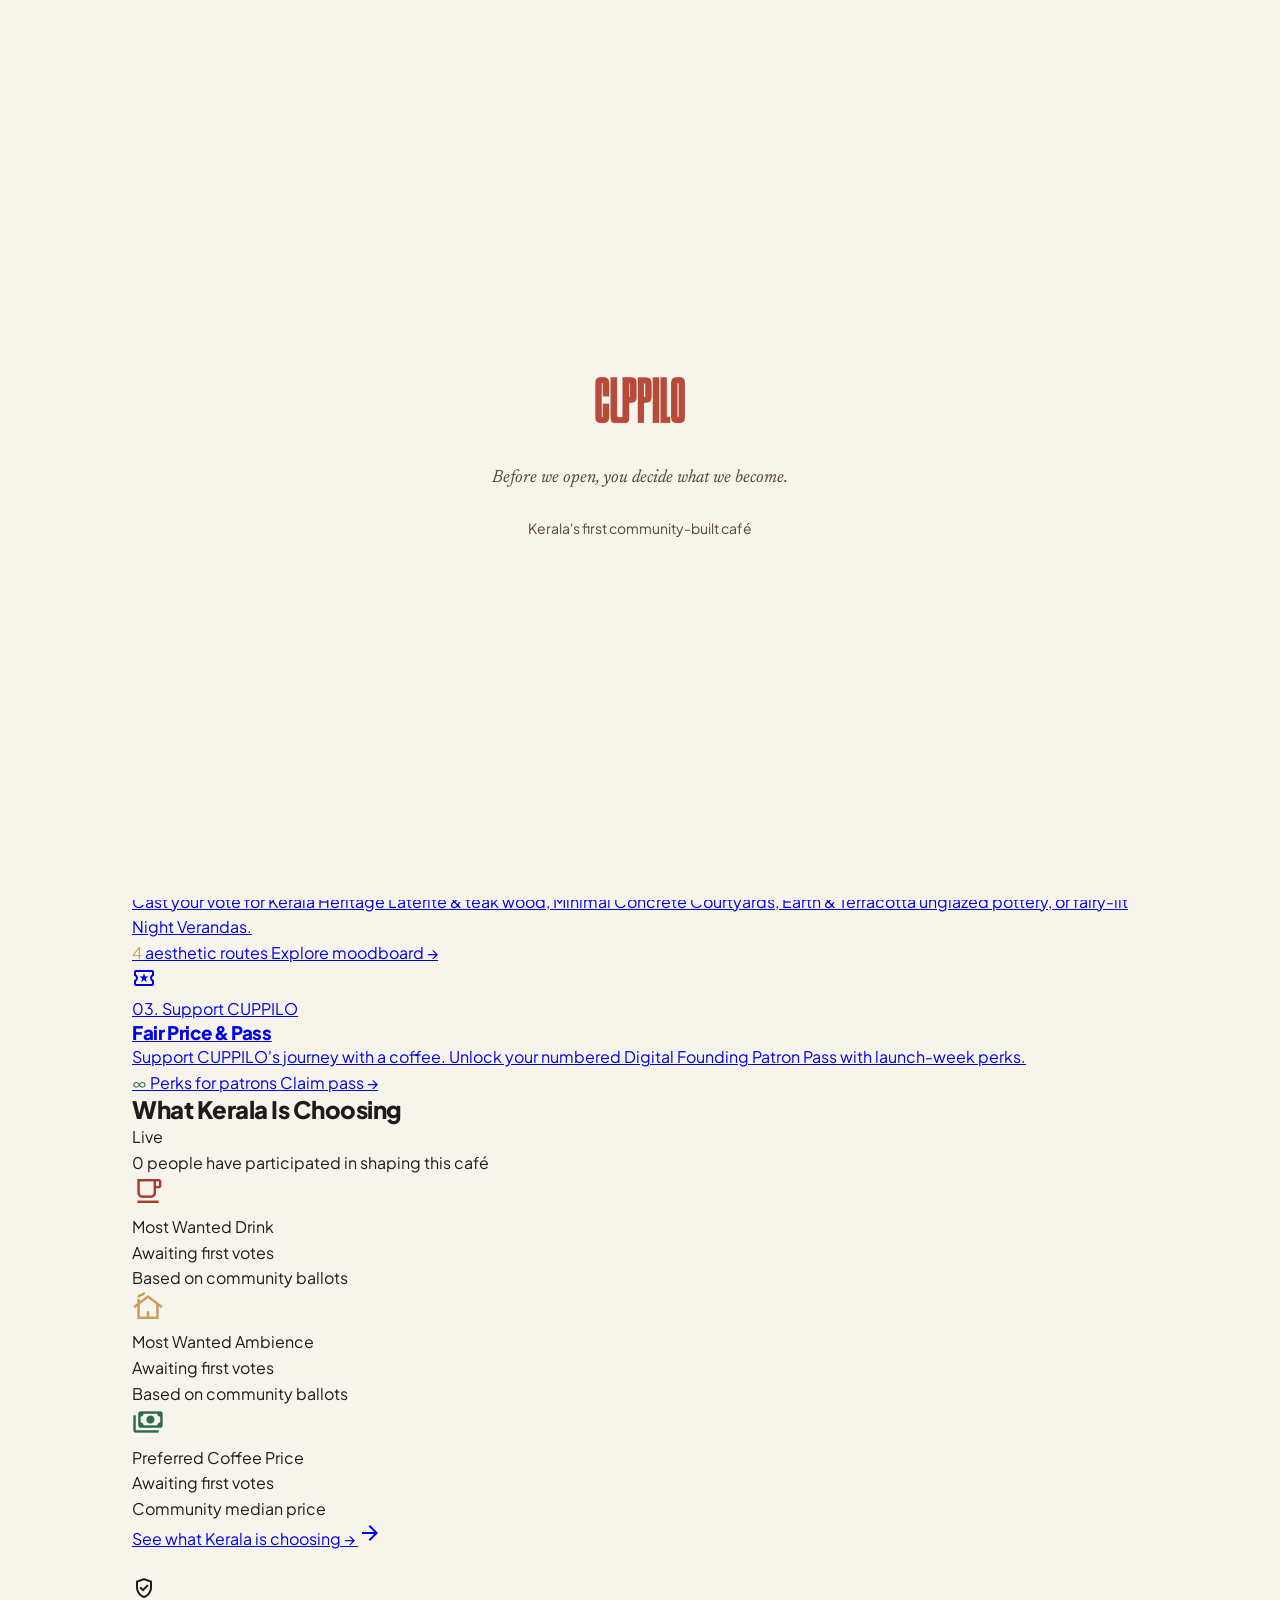
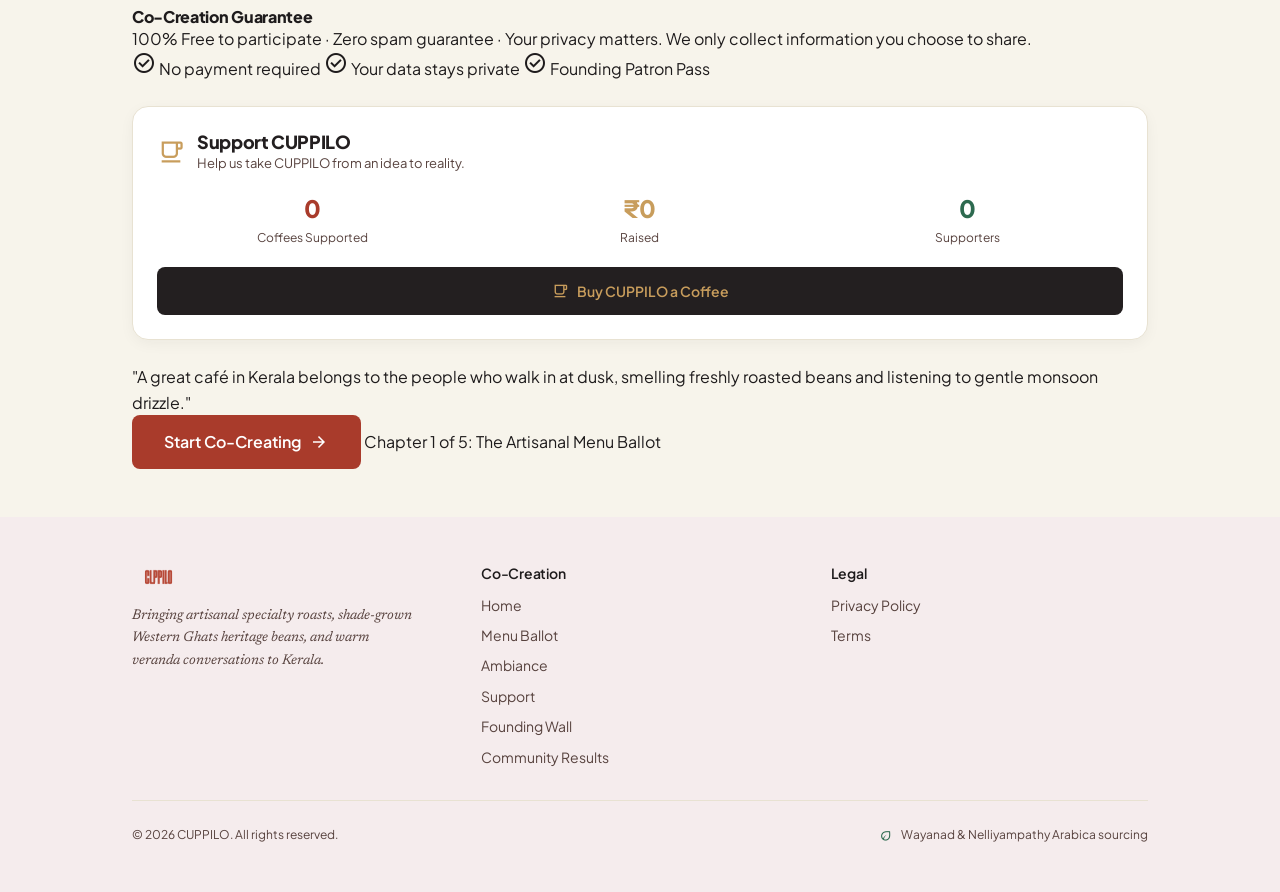
==== index.html @ 3ebe7fe4 "refactor: unify page flow, consistent navigation across all pages - Renamed pricing.html → support.h" ====
<!DOCTYPE html>
<html lang="en" data-theme="light" data-lang="en">
<head>
  <meta charset="utf-8"/>
  <meta name="viewport" content="width=device-width, initial-scale=1.0"/>
  <title>CUPPILO — Kerala's First Community-Built Café | Co-Create With Us</title>
  <meta name="description" content="Help shape Kerala's first community-built artisanal café. Vote on the menu, choose the vibe, name fair prices. 100% free, no login required."/>
  <meta name="keywords" content="CUPPILO, Kerala café, community café, co-creation, specialty coffee, artisanal café, filter coffee, Malabar coffee"/>
  <meta name="author" content="CUPPILO"/>
  <meta name="robots" content="index, follow"/>
  <link rel="canonical" href="https://cuppilo.in/index.html"/>

  <!-- Favicon -->
  <link rel="icon" type="image/svg+xml" href="img/favicon.svg"/>
  <link rel="apple-touch-icon" href="img/favicon.svg"/>
  <meta name="theme-color" content="#A93B2B"/>

  <!-- Open Graph -->
  <meta property="og:type" content="website"/>
  <meta property="og:url" content="https://cuppilo.in/index.html"/>
  <meta property="og:title" content="CUPPILO — Kerala's First Community-Built Café"/>
  <meta property="og:description" content="Help shape Kerala's first community-built artisanal café. Vote on the menu, choose the vibe, name fair prices."/>
  <meta property="og:image" content="https://cuppilo.in/img/logo-en-light.png"/>
  <meta property="og:site_name" content="CUPPILO"/>
  <meta property="og:locale" content="en_IN"/>

  <!-- Twitter Card -->
  <meta name="twitter:card" content="summary_large_image"/>
  <meta name="twitter:title" content="CUPPILO — Kerala's First Community-Built Café"/>
  <meta name="twitter:description" content="Help shape Kerala's first community-built artisanal café. Vote on the menu, choose the vibe, name fair prices."/>
  <meta name="twitter:image" content="https://cuppilo.in/img/logo-en-light.png"/>

  <!-- JSON-LD Structured Data -->
  <script type="application/ld+json">
  {
    "@context": "https://schema.org",
    "@type": "CafeOrCoffeeShop",
    "name": "CUPPILO",
    "alternateName": "കപ്പിലോ",
    "description": "Kerala's first community-built artisanal café — co-created by the people of Kerala.",
    "url": "https://cuppilo.in",
    "logo": "https://cuppilo.in/img/logo-en-light.png",
    "servesCuisine": ["Kerala", "South Indian", "Specialty Coffee"],
    "priceRange": "₹20-₹150",
    "address": {
      "@type": "PostalAddress",
      "addressRegion": "Kerala",
      "addressCountry": "IN"
    },
    "sameAs": [],
    "potentialAction": {
      "@type": "ReserveAction",
      "target": {
        "@type": "EntryPoint",
        "urlTemplate": "https://cuppilo.in/menu-ballot.html"
      }
    }
  }
  </script>

  <!-- Fonts -->
  <link rel="preconnect" href="https://fonts.googleapis.com"/>
  <link rel="preconnect" href="https://fonts.gstatic.com" crossorigin/>
  <link href="https://fonts.googleapis.com/css2?family=Newsreader:ital,opsz,wght@0,6..72,400..600;1,6..72,400&family=Plus+Jakarta+Sans:wght@400;500;600;700;800&display=swap" rel="stylesheet"/>
  <link href="https://fonts.googleapis.com/css2?family=Material+Symbols+Outlined:opsz,wght,FILL,GRAD@20..48,100..700,0..1,-50..200" rel="stylesheet"/>
  <link rel="stylesheet" href="css/styles.css"/>
</head>

<body>

  <!-- SPLASH SCREEN -->
  <div class="splash-screen" id="splash-screen">
    <img src="img/logo-en-light.png" alt="CUPPILO" class="splash-logo">
    <div class="splash-text" data-en="Before we open, you decide what we become." data-ml="തുറക്കുന്നതിന് മുമ്പ്, നിങ്ങൾ തീരുമാനിക്കും ഞങ്ങൾ എന്തായി മാറുമെന്ന്.">Before we open, you decide what we become.</div>
    <div class="splash-sub" data-en="Kerala's first community-built café" data-ml="കേരളത്തിലെ ആദ്യത്തെ കമ്മ്യൂണിറ്റി നിർമ്മിച്ച കഫേ">Kerala's first community-built café</div>
  </div>

  <!-- NAME CARD OVERLAY -->
  <div class="name-card-overlay" id="name-card-overlay">
    <div class="name-card">
      <h2 data-en="Welcome to CUPPILO" data-ml="കപ്പിലോയിലേക്ക് സ്വാഗതം">Welcome to CUPPILO</h2>
      <p data-en="What should we call you?" data-ml="നിങ്ങളെ എന്താണ് വിളിക്കേണ്ടത്?">What should we call you?</p>
      <input type="text" id="name-card-input" class="input" placeholder="Your name" maxlength="30" onkeydown="if(event.key==='Enter')submitName()">
      <button class="btn btn-primary" onclick="submitName()" data-en="Start Co-Creating" data-ml="സഹ-നിർമ്മാണം ആരംഭിക്കുക">Start Co-Creating</button>
    </div>
  </div>

  <!-- NAVBAR -->
  <nav class="navbar" id="navbar"></nav>

  <main style="padding-top:5rem;padding-bottom:3rem">

    <div style="position:relative;width:100%;overflow:hidden">
      <div style="position:absolute;top:0;left:50%;transform:translateX(-50%);width:920px;height:480px;background:rgba(169,59,43,.04);border-radius:9999px;filter:blur(60px);pointer-events:none;z-index:-1"></div>

      <div class="container">

        <!-- HERO SECTION -->
        <section class="hero-section">
          <div style="display:flex;flex-wrap:wrap;align-items:center;justify-content:space-between;gap:.75rem;margin-bottom:1.5rem">
            <div class="hero-badge">
              <span class="dot"></span>
              <span data-en="0 co-creators joined" data-ml="0 കോ-ക്രിയേറ്റർമാർ ചേർന്നു" id="hero-co-count">0 co-creators joined</span>
            </div>
            <div style="display:inline-flex;align-items:center;gap:.375rem;background:var(--surface-h);padding:.375rem .75rem;border-radius:9999px;font-size:.8125rem;color:var(--on-sv)">
              <span class="material-symbols-outlined" style="font-size:16px;color:var(--primary)">explore</span>
              <span data-en="Phase 0 · Pre-Opening Studio" data-ml="ഘട്ടം 0 · പ്രീ-ഓപ്പണിംഗ് സ്റ്റുഡിയോ">Phase 0 · Pre-Opening Studio</span>
            </div>
          </div>

          <div class="hero-grid">
            <div style="display:flex;flex-direction:column;gap:1.25rem">
              <div class="malayalam-tag">
                <span class="ml" data-en="കപ്പിലോ?" data-ml="കപ്പിലോ?">കപ്പിലോ?</span>
                <span class="en" data-en="In the cup, of course." data-ml="കപ്പിൽ, തീർച്ചയായും.">In the cup, of course.</span>
              </div>

              <h1 class="hero-title">
                <span data-en="Help Us Build Your Dream " data-ml="നിങ്ങളുടെ സ്വപ്ന കഫേ നിർമ്മിക്കാൻ ഞങ്ങളെ സഹായിക്കൂ ">Help Us Build Your Dream </span>
                <span data-en="Café" data-ml="കഫേ">Café</span>
                <span data-en=" Before We Open." data-ml=" തുറക്കുന്നതിന് മുമ്പ്."> Before We Open.</span>
              </h1>

              <p class="hero-subtitle" data-en="We are ditching boardroom guesswork. Tell us what signature brews, reimagined bites, and late-night ambiance Kerala is actually missing — and we will build it with you before doors open." data-ml="ബോർഡ്‌റൂം ഊഹാപോഹങ്ങൾ ഉപേക്ഷിക്കുന്നു. കേരളത്തിൽ യഥാർത്ഥത്തിൽ എന്താണ് വേണ്ടതെന്ന് ഞങ്ങളെ അറിയിക്കൂ — നിങ്ങളോടൊപ്പം നിർമ്മിക്കും.">
                We are ditching boardroom guesswork. Tell us what signature brews, reimagined bites, and late-night ambiance Kerala is actually missing — and we will build it with you before doors open.
              </p>

              <div class="hero-cta-row">
                <a href="menu-ballot.html" class="btn btn-primary" style="font-size:1rem;padding:.875rem 2rem">
                  <span data-en="Start Co-Creation" data-ml="സഹ-നിർമ്മാണം ആരംഭിക്കുക">Start Co-Creation</span>
                  <span class="material-symbols-outlined" style="font-size:20px">arrow_forward</span>
                </a>
                <div class="cta-badge">
                  <span class="material-symbols-outlined">bolt</span>
                  <span data-en="100% free · No login required to vote" data-ml="100% സൗജന്യം · വോട്ട് ചെയ്യാൻ ലോഗിൻ ആവശ്യമില്ല">100% free · No login required to vote</span>
                </div>
              </div>
            </div>

            <div class="hero-card">
              <div class="hero-card-body">
                <h4 data-en="Why Co-Creation?" data-ml="എന്തുകൊണ്ട് സഹ-നിർമ്മാണം?">Why Co-Creation?</h4>
                <p data-en="Every card you tap directly shapes our interior seating, milk chemistry, and late-night operating hours. You make the call." data-ml="നിങ്ങൾ ടാപ്പ് ചെയ്യുന്ന ഓരോ കാർഡും ഞങ്ങളുടെ ഇന്റീരിയർ സീറ്റിംഗ്, പാൽ രസതന്ത്രം, രാത്രി പ്രവർത്തന സമയം എന്നിവ നേരിട്ട് രൂപപ്പെടുത്തുന്നു. നിങ്ങൾ വിളിക്കുക.">
                  Every card you tap directly shapes our interior seating, milk chemistry, and late-night operating hours. You make the call.
                </p>
              </div>
              <div class="hero-card-stat">
                <div>
                  <span class="label" data-en="Leading Brew" data-ml="നേതൃത്വം നൽകുന്ന ബ്രൂ">Leading Brew</span><br/>
                  <span class="value" data-en="No votes yet" data-ml="വോട്ടുകൾ ഇല്ല">No votes yet</span>
                </div>
                <span class="pct">0%</span>
              </div>
            </div>
          </div>
        </section>

        <!-- 3-PILLAR BENTO GRID -->
        <section class="pillar-section">
          <div class="pillar-header">
            <div class="pillar-header-left">
              <span class="bar"></span>
              <h2 data-en="What You Will Decide Today" data-ml="ഇന്ന് നിങ്ങൾ തീരുമാനിക്കുന്നത്">What You Will Decide Today</h2>
            </div>
            <span class="count" data-en="3 quick chapters" data-ml="3 വേഗത്തിലുള്ള അധ്യായങ്ങൾ">3 quick chapters</span>
          </div>

          <div class="pillar-grid">
            <a href="menu-ballot.html" class="pillar-card pc1">
              <div>
                <div class="pillar-card-icon">
                  <span class="material-symbols-outlined">restaurant_menu</span>
                </div>
                <div class="pillar-card-step" data-en="01. Culinary Direction" data-ml="01. പാകശാല ദിശ">01. Culinary Direction</div>
                <h3 data-en="Curate The Menu" data-ml="മെനു ക്രമീകരിക്കുക">Curate The Menu</h3>
                <p data-en="Vote for signature brews and reimagined Malabar snacks: Tender Coconut Cold Brew, authentic Malabar Kozhi roast sliders, or heritage Karupatti Chaya." data-ml="സിഗ്നേച്ചർ ബ്രൂകളും പുനർരൂപപ്പെടുത്തിയ മലബാർ സ്നാക്കുകളും വോട്ട് ചെയ്യുക: എളനീർ കോൾഡ് ബ്രൂ, യഥാർത്ഥ മലബാർ കോഴി റോസ്റ്റ് സ്ലൈഡറുകൾ, അല്ലെങ്കിൽ പൈതൃക കരുപ്പട്ടി ചായ.">
                  Vote for signature brews and reimagined Malabar snacks: Tender Coconut Cold Brew, authentic Malabar Kozhi roast sliders, or heritage Karupatti Chaya.
                </p>
              </div>
              <div class="pillar-card-footer">
                <span><span class="bold" style="color:var(--primary)">12</span> <span data-en="items on ballot" data-ml="ബാലറ്റിൽ ഇനങ്ങൾ">items on ballot</span></span>
                <span class="action" data-en="Tap to vote →" data-ml="വോട്ട് ചെയ്യാൻ ടാപ്പ് ചെയ്യുക →">Tap to vote →</span>
              </div>
            </a>

            <a href="ambiance.html" class="pillar-card pc2">
              <div>
                <div class="pillar-card-icon">
                  <span class="material-symbols-outlined">cottage</span>
                </div>
                <div class="pillar-card-step" data-en="02. Architecture & Tone" data-ml="02. വാസ്തുവിദ്യയും ടോണും">02. Architecture & Tone</div>
                <h3 data-en="Choose The Vibe" data-ml="വൈബ് തിരഞ്ഞെടുക്കുക">Choose The Vibe</h3>
                <p data-en="Cast your vote for Kerala Heritage Laterite & teak wood, Minimal Concrete Courtyards, Earth & Terracotta unglazed pottery, or fairy-lit Night Verandas." data-ml="കേരള പൈതൃക ലാറ്ററൈറ്റ് & തേക്ക് മരം, മിനിമൽ കോൺക്രീറ്റ് കോർട്ട്‌യാർഡുകൾ, എർത്ത് & ടെറാക്കോട്ട അൺഗ്ലേസ്ഡ് പോട്ടറി, അല്ലെങ്കിൽ ഫെയറി-ലിറ്റ് നൈറ്റ് വരാന്തകൾ എന്നിവയ്ക്ക് വോട്ട് ചെയ്യുക.">
                  Cast your vote for Kerala Heritage Laterite & teak wood, Minimal Concrete Courtyards, Earth & Terracotta unglazed pottery, or fairy-lit Night Verandas.
                </p>
              </div>
              <div class="pillar-card-footer">
                <span><span class="bold" style="color:var(--brass)">4</span> <span data-en="aesthetic routes" data-ml="എസ്തറ്റിക് റൂട്ടുകൾ">aesthetic routes</span></span>
                <span class="action" data-en="Explore moodboard →" data-ml="മൂഡ്‌ബോർഡ് എക്സ്പ്ലോർ ചെയ്യുക →">Explore moodboard →</span>
              </div>
            </a>

            <a href="support.html" class="pillar-card pc3">
              <div>
                <div class="pillar-card-icon">
                  <span class="material-symbols-outlined">local_activity</span>
                </div>
                <div class="pillar-card-step" data-en="03. Support CUPPILO" data-ml="03. CUPPILO-യെ പിന്തുണയ്ക്കുക">03. Support CUPPILO</div>
                <h3 data-en="Fair Price & Pass" data-ml="ന്യായമായ വില & പാസ്">Fair Price & Pass</h3>
                <p data-en="Support CUPPILO's journey with a coffee. Unlock your numbered Digital Founding Patron Pass with launch-week perks." data-ml="ഒരു കാപ്പിയിലൂടെ CUPPILO-യുടെ യാത്രയെ പിന്തുണയ്ക്കുക. ലോഞ്ച്-വീക്ക് പ്രത്യേകതകളോടെ നിങ്ങളുടെ നമ്പർ ചെയ്ത ഡിജിറ്റൽ സ്ഥാപക പാട്രൺ പാസ് അൺലോക്ക് ചെയ്യുക.">
                  Support CUPPILO's journey with a coffee. Unlock your numbered Digital Founding Patron Pass with launch-week perks.
                </p>
              </div>
              <div class="pillar-card-footer">
                <span><span class="bold" style="color:var(--success)">∞</span> <span data-en="Perks for patrons" data-ml="പാട്രണ്ണുകൾക്ക് പ്രത്യേകതകൾ">Perks for patrons</span></span>
                <span class="action" data-en="Claim pass →" data-ml="പാസ് ക്ലെയിം ചെയ്യുക →">Claim pass →</span>
              </div>
            </a>
          </div>
        </section>

        <!-- COMMUNITY RESULTS -->
        <section class="results-section">
          <div class="results-header">
            <div class="results-header-left">
              <span class="bar"></span>
              <h2 data-en="What Kerala Is Choosing" data-ml="കേരളം തിരഞ്ഞെടുക്കുന്നത് എന്ത്">What Kerala Is Choosing</h2>
            </div>
            <span class="live-pill"><span class="dot"></span> <span data-en="Live" data-ml="ലൈവ്">Live</span></span>
          </div>

          <div class="results-count-row">
            <span class="results-count" id="results-count">0</span>
            <span class="results-count-label" data-en="people have participated in shaping this café" data-ml="ഈ കഫേ രൂപപ്പെടുത്താൻ പങ്കെടുത്തവർ">people have participated in shaping this café</span>
          </div>

          <div class="results-grid">
            <div class="results-card">
              <div class="results-card-icon">
                <span class="material-symbols-outlined" style="font-size:2rem;color:var(--primary)">local_cafe</span>
              </div>
              <div class="results-card-label" data-en="Most Wanted Drink" data-ml="ഏറ്റവും ആഗ്രഹിക്കുന്ന പാനീയം">Most Wanted Drink</div>
              <div class="results-card-value" id="top-drink" data-en="Awaiting first votes" data-ml="ആദ്യ വോട്ടുകൾക്കായി കാത്തിരിക്കുന്നു">Awaiting first votes</div>
              <div class="results-card-sub" data-en="Based on community ballots" data-ml="കമ്മ്യൂണിറ്റി ബാലറ്റുകളുടെ അടിസ്ഥാനത്തിൽ">Based on community ballots</div>
            </div>
            <div class="results-card">
              <div class="results-card-icon">
                <span class="material-symbols-outlined" style="font-size:2rem;color:var(--brass)">cottage</span>
              </div>
              <div class="results-card-label" data-en="Most Wanted Ambience" data-ml="ഏറ്റവും ആഗ്രഹിക്കുന്ന അന്തരീക്ഷം">Most Wanted Ambience</div>
              <div class="results-card-value" id="top-vibe" data-en="Awaiting first votes" data-ml="ആദ്യ വോട്ടുകൾക്കായി കാത്തിരിക്കുന്നു">Awaiting first votes</div>
              <div class="results-card-sub" data-en="Based on community ballots" data-ml="കമ്മ്യൂണിറ്റി ബാലറ്റുകളുടെ അടിസ്ഥാനത്തിൽ">Based on community ballots</div>
            </div>
            <div class="results-card">
              <div class="results-card-icon">
                <span class="material-symbols-outlined" style="font-size:2rem;color:var(--success)">payments</span>
              </div>
              <div class="results-card-label" data-en="Preferred Coffee Price" data-ml="ഇഷ്ടപ്പെട്ട കാപ്പി വില">Preferred Coffee Price</div>
              <div class="results-card-value" id="avg-price" data-en="Awaiting first votes" data-ml="ആദ്യ വോട്ടുകൾക്കായി കാത്തിരിക്കുന്നു">Awaiting first votes</div>
              <div class="results-card-sub" data-en="Community median price" data-ml="കമ്മ്യൂണിറ്റി മീഡിയൻ വില">Community median price</div>
            </div>
          </div>

          <div class="results-footer">
            <a href="community-results.html">
              <span data-en="See what Kerala is choosing →" data-ml="കേരളം തിരഞ്ഞെടുക്കുന്നത് കാണുക →">See what Kerala is choosing →</span>
              <span class="material-symbols-outlined">arrow_forward</span>
            </a>
          </div>
        </section>

        <!-- CO-CREATION GUARANTEE -->
        <section class="guarantee-section" style="margin-top:1.5rem">
          <div class="guarantee-left">
            <div class="guarantee-icon">
              <span class="material-symbols-outlined">verified_user</span>
            </div>
            <div class="guarantee-text">
              <h4 data-en="Co-Creation Guarantee" data-ml="സഹ-നിർമ്മാണ ഗ്യാരന്റി">Co-Creation Guarantee</h4>
              <p data-en="100% Free to participate · Zero spam guarantee · Your privacy matters. We only collect information you choose to share." data-ml="പങ്കെടുക്കാൻ 100% സൗജന്യം · സ്പാം ഇല്ലാത്ത ഗ്യാരന്റി · നിങ്ങളുടെ സ്വകാര്യത പ്രധാനമാണ്. നിങ്ങൾ പങ്കിടാൻ തിരഞ്ഞെടുക്കുന്ന വിവരങ്ങൾ മാത്രമേ ഞങ്ങൾ ശേഖരിക്കൂ.">100% Free to participate · Zero spam guarantee · Your privacy matters. We only collect information you choose to share.</p>
            </div>
          </div>
          <div class="guarantee-chips">
            <span class="guarantee-chip">
              <span class="material-symbols-outlined">check_circle</span>
              <span data-en="No payment required" data-ml="പേയ്‌മെന്റ് ആവശ്യമില്ല">No payment required</span>
            </span>
            <span class="guarantee-chip">
              <span class="material-symbols-outlined">check_circle</span>
              <span data-en="Your data stays private" data-ml="നിങ്ങളുടെ ഡാറ്റ സ്വകാര്യമായി തുടരും">Your data stays private</span>
            </span>
            <span class="guarantee-chip">
              <span class="material-symbols-outlined">check_circle</span>
              <span data-en="Founding Patron Pass" data-ml="സ്ഥാപക പാട്രൺ പാസ്">Founding Patron Pass</span>
            </span>
          </div>
        </section>

        <!-- SUPPORT CUPPILO -->
        <section style="margin-top:1.5rem;background:var(--bg-card);border:1px solid var(--muted);border-radius:1rem;padding:1.5rem;box-shadow:var(--shadow)">
          <div style="display:flex;align-items:center;gap:.75rem;margin-bottom:1rem">
            <span class="material-symbols-outlined" style="font-size:28px;color:var(--brass)">local_cafe</span>
            <div>
              <h3 style="font-size:1.125rem;font-weight:800;color:var(--charcoal)" data-en="Support CUPPILO" data-ml="കപ്പിലോയെ പിന്തുണയ്ക്കുക">Support CUPPILO</h3>
              <p style="font-size:.8125rem;color:var(--on-sv)" data-en="Help us take CUPPILO from an idea to reality." data-ml="ഒരു ആശയത്തിൽ നിന്ന് യാഥാർത്ഥ്യമാക്കാൻ സഹായിക്കുക.">Help us take CUPPILO from an idea to reality.</p>
            </div>
          </div>
          <div style="display:grid;grid-template-columns:repeat(auto-fit,minmax(120px,1fr));gap:1rem;margin-bottom:1.25rem">
            <div style="text-align:center">
              <div style="font-size:1.5rem;font-weight:800;color:var(--primary)" id="coffee-count">0</div>
              <div style="font-size:.75rem;color:var(--on-sv)" data-en="Coffees Supported" data-ml="കാപ്പികൾ പിന്തുണച്ചു">Coffees Supported</div>
            </div>
            <div style="text-align:center">
              <div style="font-size:1.5rem;font-weight:800;color:var(--brass)" id="raised-amount">₹0</div>
              <div style="font-size:.75rem;color:var(--on-sv)" data-en="Raised" data-ml="ശേഖരിച്ചു">Raised</div>
            </div>
            <div style="text-align:center">
              <div style="font-size:1.5rem;font-weight:800;color:var(--success)" id="supporter-count">0</div>
              <div style="font-size:.75rem;color:var(--on-sv)" data-en="Supporters" data-ml="പിന്തുണയ്ക്കുന്നവർ">Supporters</div>
            </div>
          </div>
          <div id="recent-supporters-list" style="margin-bottom:1rem"></div>
          <a href="https://buymeacoffee.com/cuppilo" target="_blank" rel="noopener" class="btn btn-brass btn-block" style="text-decoration:none">
            <span class="material-symbols-outlined" style="font-size:18px">local_cafe</span>
            <span data-en="Buy CUPPILO a Coffee" data-ml="കപ്പിലോയ്ക്ക് ഒരു കാപ്പി വാങ്ങുക">Buy CUPPILO a Coffee</span>
          </a>
        </section>

        <!-- BOTTOM CTA -->
        <section class="bottom-cta" style="margin-top:1.5rem">
          <blockquote data-en="&quot;A great café in Kerala belongs to the people who walk in at dusk, smelling freshly roasted beans and listening to gentle monsoon drizzle.&quot;" data-ml="&quot;കേരളത്തിലെ ഒരു മികച്ച കഫേ സന്ധ്യയ്ക്ക് കയറിവരുന്ന, പുതുതായി വറുത്ത ബീൻസുകളുടെ മണം നുകർന്ന്, മൃദുവായ മൺസൂൺ ചാറ്റൽ കേൾക്കുന്ന ആളുകൾക്ക് ഉടമസ്ഥരാണ്.&quot;">"A great café in Kerala belongs to the people who walk in at dusk, smelling freshly roasted beans and listening to gentle monsoon drizzle."</blockquote>
          <a href="menu-ballot.html" class="btn btn-primary" style="font-size:1rem;padding:.875rem 2rem">
            <span data-en="Start Co-Creating" data-ml="സഹ-നിർമ്മാണം ആരംഭിക്കുക">Start Co-Creating</span>
            <span class="material-symbols-outlined" style="font-size:20px">arrow_forward</span>
          </a>
          <span class="chapter" data-en="Chapter 1 of 5: The Artisanal Menu Ballot" data-ml="5-ൽ 1-ാമത്തെ അധ്യായം: കലാത്മക മെനു ബാലറ്റ്">Chapter 1 of 5: The Artisanal Menu Ballot</span>
        </section>

      </div>
    </div>
  </main>

  <!-- FOOTER -->
  <footer class="footer" id="footer"></footer>

  <script src="js/supabase-config.js"></script>
  <script src="js/shared.js"></script>
  <script>
    initPage('index');

    async function loadCommunityResults() {
      try {
        const countData = await sbSelect('profile_count', '*');
        const count = Array.isArray(countData) && countData.length > 0 ? (countData[0].count || countData[0].total || 0) : 0;
        const countEl = document.getElementById('results-count');
        if (countEl) countEl.textContent = count.toLocaleString();
        const heroEl = document.getElementById('hero-co-count');
        if (heroEl) {
          const parent = heroEl.parentElement.parentElement;
          if (parent) {
            heroEl.textContent = count + ' co-creators joined';
          }
        }
      } catch (e) {
        console.log('Profile count fetch skipped:', e);
      }

      try {
        const tally = await sbSelect('ballot_tally', '*');
        if (Array.isArray(tally) && tally.length > 0) {
          const sorted = tally.sort((a, b) => (b.vote_count || b.count || 0) - (a.vote_count || a.count || 0));
          const top = sorted[0];
          if (top) {
            const name = top.item_name || top.name || top.item || '—';
            document.getElementById('top-drink').textContent = name;
            document.getElementById('top-drink').removeAttribute('data-en');
            document.getElementById('top-drink').removeAttribute('data-ml');
          }
        }
      } catch (e) {
        console.log('Ballot tally fetch skipped:', e);
      }

      try {
        const vibes = await sbSelect('vibe_tally', '*');
        if (Array.isArray(vibes) && vibes.length > 0) {
          const sorted = vibes.sort((a, b) => (b.vote_count || b.count || 0) - (a.vote_count || a.count || 0));
          const top = sorted[0];
          if (top) {
            const name = top.vibe_name || top.name || top.vibe || '—';
            document.getElementById('top-vibe').textContent = name;
            document.getElementById('top-vibe').removeAttribute('data-en');
            document.getElementById('top-vibe').removeAttribute('data-ml');
          }
        }
      } catch (e) {
        console.log('Vibe tally fetch skipped:', e);
      }

      try {
        const pricing = await sbSelect('pricing_stats', '*');
        if (Array.isArray(pricing) && pricing.length > 0) {
          const avg = pricing[0].avg_price || pricing[0].median_price || pricing[0].price;
          if (avg) {
            document.getElementById('avg-price').textContent = '₹' + Math.round(avg);
            document.getElementById('avg-price').removeAttribute('data-en');
            document.getElementById('avg-price').removeAttribute('data-ml');
          }
        }
      } catch (e) {
        console.log('Pricing stats fetch skipped:', e);
      }
    }

    loadCommunityResults();

    // Load coffee support stats
    async function loadCoffeeStats() {
      try {
        const stats = await sbSelect('coffee_stats', '*');
        if (Array.isArray(stats) && stats.length > 0) {
          const s = stats[0];
          document.getElementById('coffee-count').textContent = s.total_supporters || 0;
          document.getElementById('raised-amount').textContent = '₹' + (s.total_raised || 0).toLocaleString();
          document.getElementById('supporter-count').textContent = s.total_supporters || 0;
        }
      } catch (e) { console.log('Coffee stats skipped:', e); }

      try {
        const supporters = await sbSelect('recent_supporters', 'name,amount,message,created_at');
        const list = document.getElementById('recent-supporters-list');
        if (list && Array.isArray(supporters) && supporters.length > 0) {
          list.innerHTML = supporters.slice(0, 5).map(s =>
            '<div style="display:flex;align-items:center;gap:.5rem;padding:.375rem 0;font-size:.8125rem">' +
            '<span class="material-symbols-outlined" style="font-size:16px;color:var(--brass)">person</span>' +
            '<span style="font-weight:600;color:var(--on-s)">' + (s.name || 'Anonymous') + '</span>' +
            '<span style="color:var(--on-sv)">' + (s.message || '') + '</span>' +
            '<span style="margin-left:auto;color:var(--primary);font-weight:700">₹' + (s.amount || 0) + '</span>' +
            '</div>'
          ).join('');
        }
      } catch (e) { console.log('Recent supporters skipped:', e); }
    }
    loadCoffeeStats();
  </script>

</body>
</html>
---- css/styles.css ----
/* CUPPILO Design System — Light + Dark Mode */
@import url('https://fonts.googleapis.com/css2?family=Newsreader:ital,opsz,wght@0,6..72,400..600;1,6..72,400&family=Plus+Jakarta+Sans:wght@400;500;600;700;800&display=swap');
@import url('https://fonts.googleapis.com/css2?family=Material+Symbols+Outlined:opsz,wght,FILL,GRAD@20..48,100..700,0..1,-50..200&display=swap');

*,*::before,*::after{box-sizing:border-box;margin:0;padding:0}
html{scroll-behavior:smooth;-webkit-text-size-adjust:100%}
body{font-family:'Plus Jakarta Sans',system-ui,sans-serif;line-height:1.6;-webkit-font-smoothing:antialiased;overflow-x:hidden;transition:background .3s,color .3s}
::-webkit-scrollbar{display:none}
body{scrollbar-width:none}

/* ── LIGHT MODE ── */
:root{
  --bg:#F7F4EB;--bg-surface:#fff8f8;--bg-card:#ffffff;--bg-canvas:#F7F4EB;
  --primary:#A93B2B;--primary-dark:#882E21;--cream:#F7F4EB;--brass:#C89D5C;
  --charcoal:#231F20;--muted:#E8E2D2;--brass-soft:#F4EBD9;
  --surface-c:#f5eced;--surface-l:#fbf1f2;--surface-h:#efe6e7;
  --on-s:#1e1b1c;--on-sv:#57423e;--on-card:#231F20;
  --success:#2D6A4F;--live:#E0533C;--outline:#8b716d;
  --nav-bg:rgba(247,244,235,.95);--nav-border:#E8E2D2;
  --bar-bg:rgba(35,31,32,.95);--bar-text:#F7F4EB;--bar-muted:#E8E2D2;
  --shadow:0 4px 16px -2px rgba(35,31,32,.06);
  --shadow-lg:0 10px 24px -4px rgba(169,59,43,.12);
  --input-bg:#ffffff;--input-border:#E8E2D2;
  --chip-bg:#F7F4EB;--chip-border:#E8E2D2;--chip-text:#231F20;
  --chip-active-bg:#231F20;--chip-active-text:#F7F4EB;
}
[data-theme="dark"]{
  --bg:#1a1a1a;--bg-surface:#222;--bg-card:#2a2a2a;--bg-canvas:#1a1a1a;
  --primary:#E0533C;--primary-dark:#FF6B4A;--cream:#1a1a1a;--brass:#D4A84B;
  --charcoal:#F0ECE4;--muted:#3a3a3a;--brass-soft:#3a3020;
  --surface-c:#252525;--surface-l:#2e2e2e;--surface-h:#333;
  --on-s:#F0ECE4;--on-sv:#a09890;--on-card:#F0ECE4;
  --success:#4CAF7D;--live:#FF6B4A;--outline:#666;
  --nav-bg:rgba(26,26,26,.95);--nav-border:#333;
  --bar-bg:rgba(26,26,26,.95);--bar-text:#F0ECE4;--bar-muted:#666;
  --shadow:0 4px 16px -2px rgba(0,0,0,.3);
  --shadow-lg:0 10px 24px -4px rgba(0,0,0,.4);
  --input-bg:#333;--input-border:#555;
  --chip-bg:#333;--chip-border:#444;--chip-text:#F0ECE4;
  --chip-active-bg:#E0533C;--chip-active-text:#fff;
}
body{background:var(--bg);color:var(--on-s)}

.container{max-width:1080px;margin:0 auto;padding:0 1rem}
@media(min-width:768px){.container{padding:0 2rem}}

h1,h2,h3,h4{font-weight:800;letter-spacing:-0.02em;line-height:1.2}
.font-editorial{font-family:'Newsreader',serif;font-style:italic}

/* ── BUTTONS ── */
.btn{display:inline-flex;align-items:center;justify-content:center;gap:.5rem;padding:.75rem 1.5rem;border-radius:.5rem;font-weight:600;font-size:.875rem;text-decoration:none;cursor:pointer;transition:all .2s;border:none;min-height:48px;font-family:inherit}
.btn:active{transform:scale(.97)}
.btn-primary{background:var(--primary);color:#fff}
.btn-primary:hover{background:var(--primary-dark)}
.btn-outline{background:transparent;border:1.5px solid var(--primary);color:var(--primary)}
.btn-brass{background:var(--charcoal);color:var(--brass)}
.btn-sm{padding:.5rem 1rem;font-size:.8125rem;min-height:36px}
.btn-block{width:100%}

/* ── CARDS ── */
.card{background:var(--bg-card);border-radius:1rem;padding:1.25rem;border:1px solid var(--muted);box-shadow:var(--shadow);transition:all .3s}

/* ── PILLS ── */
.pill{display:inline-flex;align-items:center;gap:.375rem;padding:.25rem .75rem;border-radius:9999px;font-size:.75rem;font-weight:600}
.pill-live{background:var(--brass-soft);color:var(--on-s)}
.pill-primary{background:var(--primary);color:#fff}

/* ── PROGRESS ── */
.progress-bar{width:100%;height:6px;background:var(--surface-h);border-radius:9999px;overflow:hidden}
.progress-fill{height:100%;background:var(--primary);border-radius:9999px;transition:width .7s ease}

/* ── RANGE SLIDER ── */
input[type="range"]{-webkit-appearance:none;appearance:none;width:100%;height:6px;border-radius:9999px;background:var(--muted);outline:none;cursor:pointer}
input[type="range"]::-webkit-slider-thumb{-webkit-appearance:none;width:22px;height:22px;border-radius:50%;background:var(--primary);border:3px solid var(--bg-card);box-shadow:0 2px 8px rgba(0,0,0,.2);cursor:pointer;transition:transform .15s}
input[type="range"]::-webkit-slider-thumb:active{transform:scale(1.15)}
input[type="range"]::-moz-range-thumb{width:22px;height:22px;border-radius:50%;background:var(--primary);border:3px solid var(--bg-card);box-shadow:0 2px 8px rgba(0,0,0,.2);cursor:pointer}

/* ── CHIPS ── */
.chip{display:inline-flex;align-items:center;gap:.375rem;padding:.5rem 1rem;border-radius:9999px;font-size:.8125rem;font-weight:600;cursor:pointer;transition:all .2s;border:1px solid var(--chip-border);background:var(--chip-bg);color:var(--chip-text)}
.chip.active{background:var(--chip-active-bg);color:var(--chip-active-text);border-color:var(--chip-active-bg)}

/* ── MODAL ── */
.modal-overlay{position:fixed;inset:0;z-index:50;background:rgba(0,0,0,.6);backdrop-filter:blur(4px);display:none;align-items:center;justify-content:center;padding:1rem}
.modal-overlay.active{display:flex}
.modal{background:var(--bg-card);border-radius:1.5rem;max-width:32rem;width:100%;padding:2rem;box-shadow:0 25px 50px -12px rgba(0,0,0,.25);max-height:90vh;overflow-y:auto;position:relative}
.modal-close{position:absolute;top:1rem;right:1rem;background:none;border:none;cursor:pointer;color:var(--on-sv);padding:.25rem}

/* ── INPUTS ── */
.input{width:100%;padding:.75rem 1rem;border-radius:.5rem;border:1px solid var(--input-border);background:var(--input-bg);font-family:inherit;font-size:.9375rem;color:var(--on-s);transition:all .2s;min-height:48px}
.input:focus{outline:none;border-color:var(--primary);box-shadow:0 0 0 3px rgba(169,59,43,.15)}
textarea.input{resize:none;min-height:80px}

/* ── TOAST ── */
@keyframes slideUp{from{opacity:0;transform:translate(-50%,16px)}to{opacity:1;transform:translate(-50%,0)}}
.toast{position:fixed;bottom:2rem;left:50%;transform:translateX(-50%);padding:.75rem 1.5rem;border-radius:9999px;font-size:.875rem;font-weight:600;z-index:1000;box-shadow:0 8px 24px rgba(0,0,0,.2);animation:slideUp .3s ease;display:flex;align-items:center;gap:.5rem}
.toast-success{background:#2D6A4F;color:white}
.toast-error{background:#ba1a1a;color:white}

/* ── NAVBAR ── */
.navbar{position:sticky;top:0;z-index:40;background:var(--nav-bg);backdrop-filter:blur(12px);border-bottom:1px solid var(--nav-border);transition:background .3s,border-color .3s}
.nav-link{padding:.375rem .75rem;border-radius:9999px;font-size:.8125rem;font-weight:600;text-decoration:none;transition:all .2s}
.nav-link.active{background:var(--primary);color:#fff}
.nav-link:not(.active){color:var(--on-sv)}
.nav-link:not(.active):hover{background:var(--surface-h)}

/* Logo in navbar */
.nav-logo{height:36px;width:auto;object-fit:contain;transition:opacity .3s}
.nav-logo-en-light{display:block}
.nav-logo-en-dark,.nav-logo-ml-light,.nav-logo-ml-dark{display:none}
[data-theme="dark"] .nav-logo-en-light{display:none}
[data-theme="dark"] .nav-logo-en-dark{display:block}
[data-lang="ml"] .nav-logo-en-light,.nav-logo-en-dark{display:none}
[data-lang="ml"] .nav-logo-ml-light{display:block}
[data-theme="dark"][data-lang="ml"] .nav-logo-ml-light{display:none}
[data-theme="dark"][data-lang="ml"] .nav-logo-ml-dark{display:block}

/* Language & Theme Toggle */
.lang-toggle{display:flex;align-items:center;background:var(--surface-h);border-radius:9999px;padding:2px}
.lang-btn{padding:.25rem .625rem;border-radius:9999px;font-size:.6875rem;font-weight:700;border:none;cursor:pointer;transition:all .2s;background:transparent;color:var(--on-sv);font-family:inherit}
.lang-btn.active{background:var(--primary);color:#fff}
.theme-toggle{width:36px;height:36px;border-radius:50%;border:1px solid var(--muted);background:var(--chip-bg);cursor:pointer;display:flex;align-items:center;justify-content:center;transition:all .2s;color:var(--on-sv)}
.theme-toggle:hover{background:var(--surface-h)}

/* ── HERO ── */
.hero-badge{display:inline-flex;align-items:center;gap:.5rem;background:var(--brass-soft);padding:.5rem 1rem;border-radius:9999px;font-size:.75rem;font-weight:600;color:var(--on-s)}
.hero-badge .dot{width:8px;height:8px;border-radius:50%;background:var(--live);animation:pulse 2s infinite}
@keyframes pulse{0%,100%{opacity:1}50%{opacity:.4}}

/* ── SPLASH SCREEN ── */
.splash-screen{position:fixed;inset:0;z-index:200;background:var(--bg);display:flex;align-items:center;justify-content:center;flex-direction:column;gap:1.5rem;transition:opacity .6s ease}
.splash-screen.hidden{opacity:0;pointer-events:none;z-index:-1}
.splash-logo{height:80px;width:auto;animation:fadeUp .8s ease}
.splash-text{font-family:'Newsreader',serif;font-style:italic;font-size:1.125rem;color:var(--on-sv);animation:fadeUp 1s ease .3s both}
.splash-sub{font-size:.875rem;color:var(--on-sv);opacity:.7;animation:fadeUp 1s ease .5s both}
@keyframes fadeUp{from{opacity:0;transform:translateY(12px)}to{opacity:1;transform:translateY(0)}}

/* ── NAME ENTRY CARD ── */
.name-card-overlay{position:fixed;inset:0;z-index:150;background:rgba(0,0,0,.6);backdrop-filter:blur(6px);display:none;align-items:center;justify-content:center;padding:1rem}
.name-card-overlay.active{display:flex}
.name-card{background:var(--bg-card);border-radius:1.5rem;max-width:24rem;width:100%;padding:2rem;box-shadow:0 25px 50px -12px rgba(0,0,0,.25);text-align:center}
.name-card h2{font-size:1.5rem;margin-bottom:.5rem}
.name-card p{font-size:.875rem;color:var(--on-sv);margin-bottom:1.5rem}
.name-card .input{margin-bottom:1rem}
.name-card .btn{width:100%}

/* Profile badge in navbar */
.nav-profile{display:flex;align-items:center;gap:.375rem;padding:.25rem .625rem;border-radius:9999px;background:var(--brass-soft);font-size:.75rem;font-weight:600;color:var(--on-s);cursor:default}
.nav-profile .avatar{width:24px;height:24px;border-radius:50%;background:var(--primary);color:#fff;display:flex;align-items:center;justify-content:center;font-size:.625rem;font-weight:700}

/* ── FOOTER ── */
.footer{background:var(--surface-c);padding:3rem 0;transition:background .3s}
.footer a{color:var(--on-sv);text-decoration:none;font-size:.875rem}
.footer a:hover{color:var(--on-s)}

/* ── LANG DATA ATTRIBUTES ── */
[data-lang="en"] .ml-only{display:none}
[data-lang="ml"] .en-only{display:none}
[data-lang="en"] .en-only{display:initial}
[data-lang="ml"] .ml-only{display:initial}
[data-lang="en"] .en-block{display:block}
[data-lang="ml"] .ml-block{display:block}
[data-lang="en"] .ml-block{display:none}
[data-lang="ml"] .en-block{display:none}
[data-lang="en"] .en-flex{display:flex}
[data-lang="ml"] .ml-flex{display:flex}
[data-lang="en"] .ml-flex{display:none}
[data-lang="ml"] .en-flex{display:none}

/* ── MOBILE ENHANCEMENTS ── */
@media(max-width:640px){
  .container{padding:0 .75rem}
  .btn{min-height:44px;font-size:.8125rem}
  .card{padding:1rem}
  .navbar .container{
    display:flex !important;
    justify-content:space-between !important;
    align-items:center !important;
  }
  .nav-right-group{
    display:flex;
    align-items:center;
    gap:4px;
  }
  .navbar .nav-link{display:none !important}
  .navbar .nav-profile{display:none !important}
  .navbar .nav-desktop-links{display:none !important}
  .mobile-menu-btn{display:flex !important}
}
@media(min-width:641px){
  .mobile-menu-btn{display:none !important}
  .mobile-nav{display:none !important}
}
.mobile-menu-btn{width:36px;height:36px;border-radius:50%;border:1px solid var(--muted);background:var(--chip-bg);cursor:pointer;display:none;align-items:center;justify-content:center;color:var(--on-sv)}
.mobile-nav{position:fixed;top:56px;left:0;right:0;background:var(--nav-bg);backdrop-filter:blur(12px);border-bottom:1px solid var(--nav-border);padding:.75rem 1rem;display:none;z-index:39}
.mobile-nav.open{display:flex;flex-direction:column;gap:.25rem}
.mobile-nav a{padding:.5rem .75rem;border-radius:.5rem;font-size:.875rem;font-weight:600;text-decoration:none;color:var(--on-sv);transition:background .2s}
.mobile-nav a:hover,.mobile-nav a.active{background:var(--surface-h);color:var(--on-s)}

/* ── NAV BUTTONS (prev/next between pages) ── */
.nav-back,.nav-next{display:inline-flex;align-items:center;gap:.5rem;padding:.875rem 1.5rem;border-radius:.75rem;font-weight:600;font-size:.8125rem;text-decoration:none;transition:all .2s;min-height:48px}
.nav-back{border:1.5px solid var(--muted);color:var(--on-sv);background:transparent}
.nav-back:hover{background:var(--surface-h)}
.nav-next{background:var(--primary);color:#fff;border:none}
.nav-next:hover{background:var(--primary-dark)}
.nav-next:active,.nav-back:active{transform:scale(.97)}
.nav-next .material-symbols-outlined,.nav-back .material-symbols-outlined{font-size:18px}

/* ── ADMIN PANEL ── */
.admin-layout{display:grid;grid-template-columns:1fr;min-height:calc(100vh - 56px)}
@media(min-width:768px){.admin-layout{grid-template-columns:220px 1fr}}
.admin-sidebar{background:var(--bg-card);border-right:1px solid var(--muted);padding:1rem;display:none}
@media(min-width:768px){.admin-sidebar{display:block}}
.admin-sidebar a{display:flex;align-items:center;gap:.5rem;padding:.5rem .75rem;border-radius:.5rem;font-size:.8125rem;font-weight:600;color:var(--on-sv);text-decoration:none;transition:all .2s}
.admin-sidebar a:hover,.admin-sidebar a.active{background:var(--surface-h);color:var(--on-s)}
.admin-content{padding:1.5rem}
.admin-stat{background:var(--bg-card);border:1px solid var(--muted);border-radius:1rem;padding:1.25rem}
.admin-stat .value{font-size:1.75rem;font-weight:800;color:var(--primary)}
.admin-stat .label{font-size:.8125rem;color:var(--on-sv);margin-top:.25rem}
.admin-table{width:100%;border-collapse:collapse;font-size:.8125rem}
.admin-table th{text-align:left;padding:.625rem;border-bottom:2px solid var(--muted);font-weight:700;color:var(--on-sv);font-size:.75rem;text-transform:uppercase;letter-spacing:.04em}
.admin-table td{padding:.625rem;border-bottom:1px solid var(--muted);color:var(--on-s)}
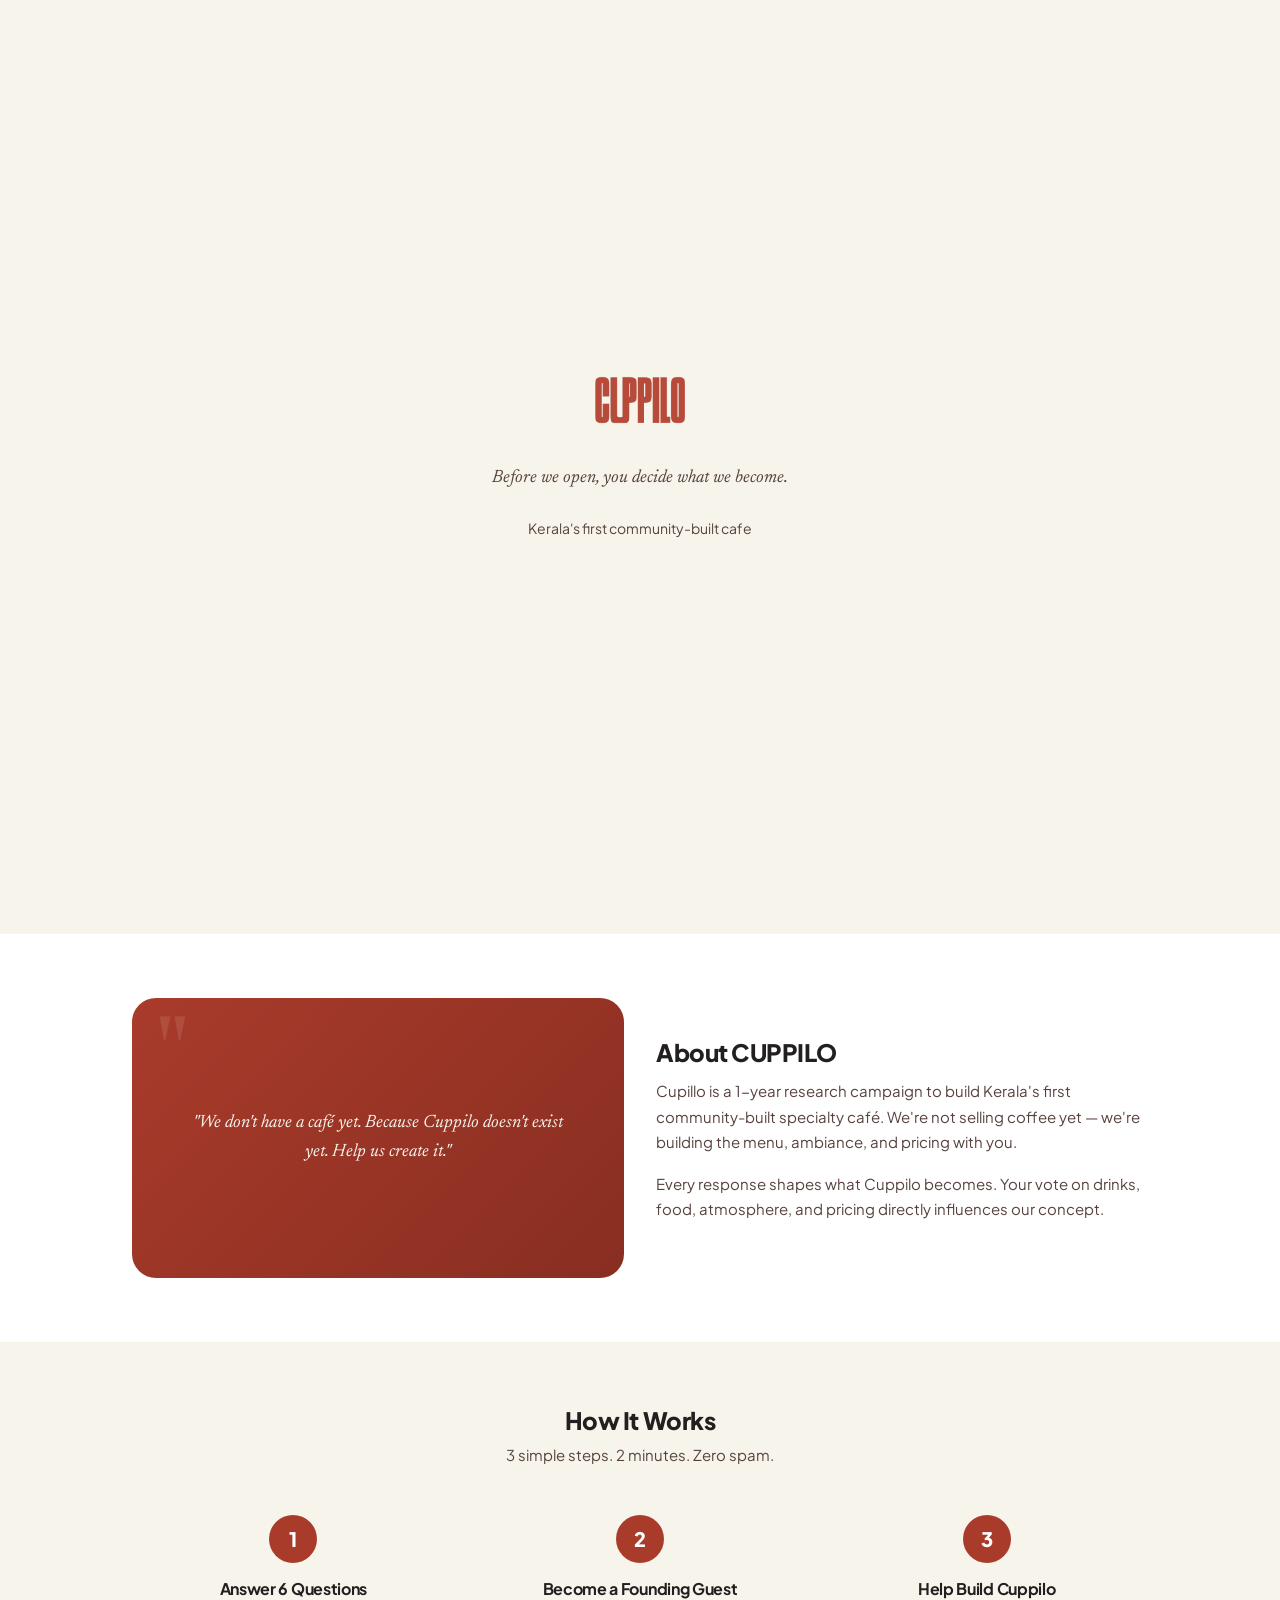
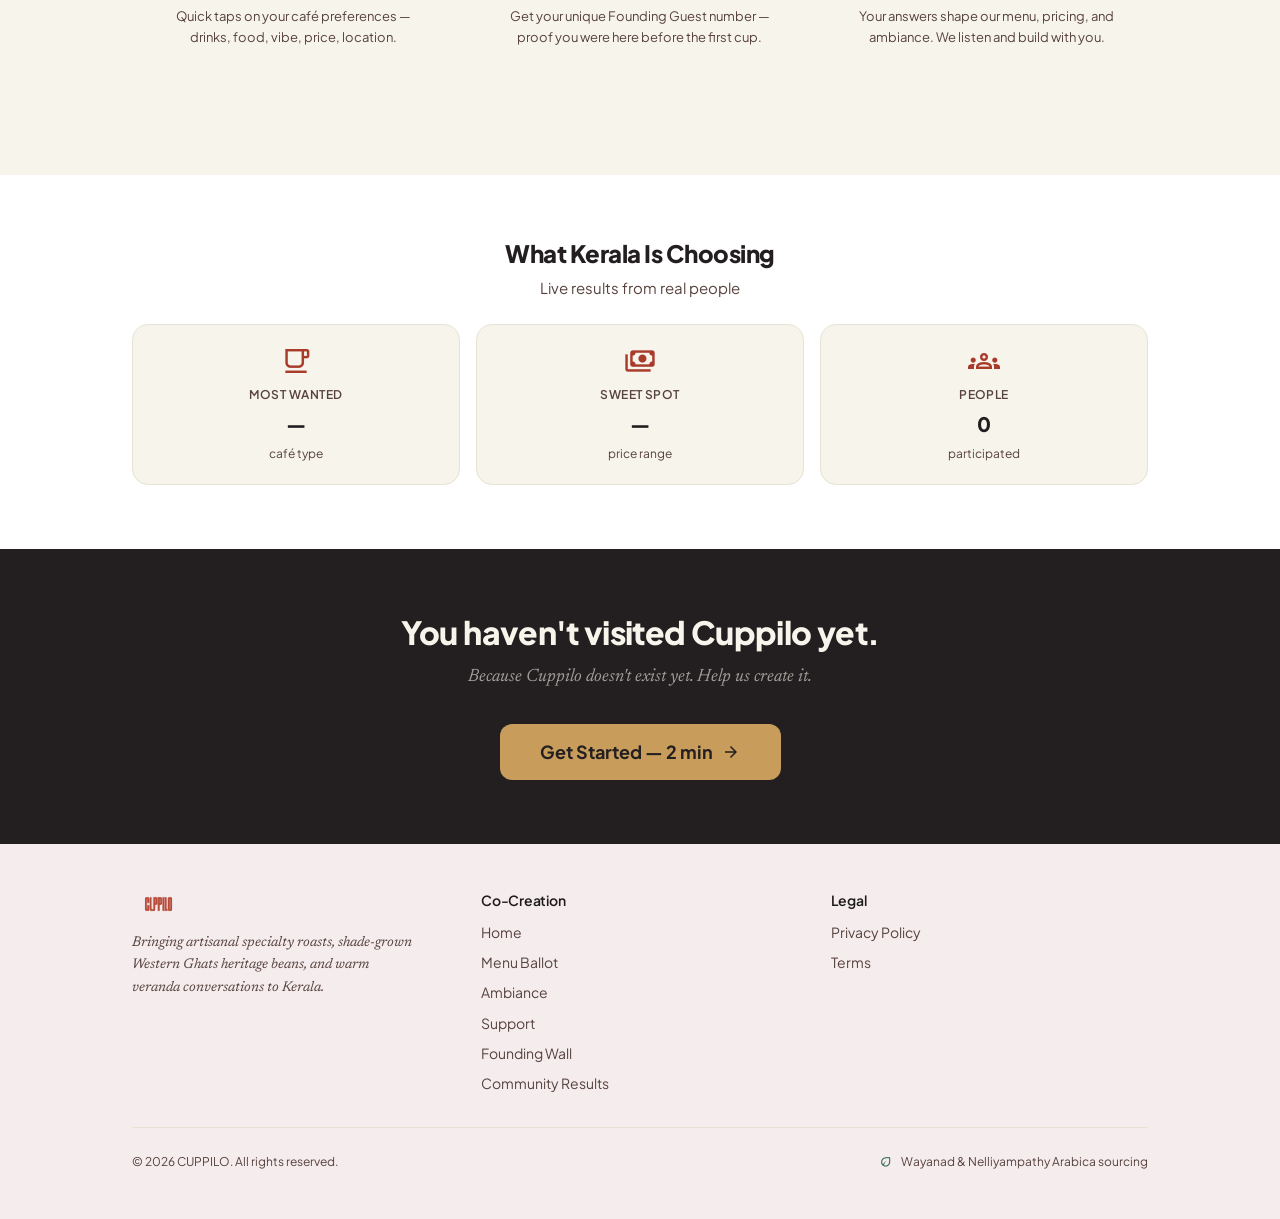
==== commit fd0445b3: "feat: Founding Guest reward moment + premium tone redesign Hero Redesign: - New headline: 'The café " ====
--- a/index.html
+++ b/index.html
@@ -3,446 +3,623 @@
 <head>
   <meta charset="utf-8"/>
   <meta name="viewport" content="width=device-width, initial-scale=1.0"/>
-  <title>CUPPILO — Kerala's First Community-Built Café | Co-Create With Us</title>
-  <meta name="description" content="Help shape Kerala's first community-built artisanal café. Vote on the menu, choose the vibe, name fair prices. 100% free, no login required."/>
-  <meta name="keywords" content="CUPPILO, Kerala café, community café, co-creation, specialty coffee, artisanal café, filter coffee, Malabar coffee"/>
-  <meta name="author" content="CUPPILO"/>
+  <title>CUPPILO — Before the first cup</title>
+  <meta name="description" content="We don't have a café yet. We're building one with you. Help us create Kerala's first community-built café in under 2 minutes."/>
   <meta name="robots" content="index, follow"/>
-  <link rel="canonical" href="https://cuppilo.in/index.html"/>
-
-  <!-- Favicon -->
+  <link rel="canonical" href="https://cuppilo.in/"/>
+  <meta name="theme-color" content="#A93B2B"/>
   <link rel="icon" type="image/svg+xml" href="img/favicon.svg"/>
-  <link rel="apple-touch-icon" href="img/favicon.svg"/>
-  <meta name="theme-color" content="#A93B2B"/>
-
-  <!-- Open Graph -->
   <meta property="og:type" content="website"/>
-  <meta property="og:url" content="https://cuppilo.in/index.html"/>
-  <meta property="og:title" content="CUPPILO — Kerala's First Community-Built Café"/>
-  <meta property="og:description" content="Help shape Kerala's first community-built artisanal café. Vote on the menu, choose the vibe, name fair prices."/>
+  <meta property="og:url" content="https://cuppilo.in/"/>
+  <meta property="og:title" content="CUPPILO — Before the first cup"/>
+  <meta property="og:description" content="We don't have a café yet. We're building one with you."/>
   <meta property="og:image" content="https://cuppilo.in/img/logo-en-light.png"/>
   <meta property="og:site_name" content="CUPPILO"/>
   <meta property="og:locale" content="en_IN"/>
-
-  <!-- Twitter Card -->
-  <meta name="twitter:card" content="summary_large_image"/>
-  <meta name="twitter:title" content="CUPPILO — Kerala's First Community-Built Café"/>
-  <meta name="twitter:description" content="Help shape Kerala's first community-built artisanal café. Vote on the menu, choose the vibe, name fair prices."/>
-  <meta name="twitter:image" content="https://cuppilo.in/img/logo-en-light.png"/>
-
-  <!-- JSON-LD Structured Data -->
-  <script type="application/ld+json">
-  {
-    "@context": "https://schema.org",
-    "@type": "CafeOrCoffeeShop",
-    "name": "CUPPILO",
-    "alternateName": "കപ്പിലോ",
-    "description": "Kerala's first community-built artisanal café — co-created by the people of Kerala.",
-    "url": "https://cuppilo.in",
-    "logo": "https://cuppilo.in/img/logo-en-light.png",
-    "servesCuisine": ["Kerala", "South Indian", "Specialty Coffee"],
-    "priceRange": "₹20-₹150",
-    "address": {
-      "@type": "PostalAddress",
-      "addressRegion": "Kerala",
-      "addressCountry": "IN"
-    },
-    "sameAs": [],
-    "potentialAction": {
-      "@type": "ReserveAction",
-      "target": {
-        "@type": "EntryPoint",
-        "urlTemplate": "https://cuppilo.in/menu-ballot.html"
-      }
-    }
-  }
-  </script>
-
-  <!-- Fonts -->
+  <meta name="twitter:card" content="summary"/>
   <link rel="preconnect" href="https://fonts.googleapis.com"/>
   <link rel="preconnect" href="https://fonts.gstatic.com" crossorigin/>
   <link href="https://fonts.googleapis.com/css2?family=Newsreader:ital,opsz,wght@0,6..72,400..600;1,6..72,400&family=Plus+Jakarta+Sans:wght@400;500;600;700;800&display=swap" rel="stylesheet"/>
   <link href="https://fonts.googleapis.com/css2?family=Material+Symbols+Outlined:opsz,wght,FILL,GRAD@20..48,100..700,0..1,-50..200" rel="stylesheet"/>
   <link rel="stylesheet" href="css/styles.css"/>
+  <style>
+    .hero-new{min-height:calc(100vh - 56px);display:flex;align-items:center;justify-content:center;text-align:center;padding:2rem 1rem;position:relative;overflow:hidden}
+    .hero-new::before{content:'';position:absolute;top:-100px;left:50%;transform:translateX(-50%);width:600px;height:600px;background:rgba(169,59,43,.05);border-radius:50%;filter:blur(80px);pointer-events:none;z-index:-1}
+    .hero-tagline{font-family:'Newsreader',serif;font-style:italic;font-size:clamp(1rem,2.5vw,1.25rem);color:var(--brass);margin-bottom:.5rem}
+    .hero-title-new{font-size:clamp(2rem,5vw,3.5rem);font-weight:800;color:var(--charcoal);line-height:1.1;margin-bottom:.75rem}
+    .hero-title-new em{font-style:italic;font-family:'Newsreader',serif;color:var(--primary)}
+    .hero-sub{font-size:1.0625rem;color:var(--on-sv);max-width:28rem;margin:0 auto 2rem;line-height:1.7}
+    .hero-cta{display:inline-flex;align-items:center;gap:.5rem;padding:1rem 2.5rem;font-size:1.125rem;font-weight:700;border-radius:.75rem;background:var(--primary);color:#fff;text-decoration:none;transition:all .2s;border:none;cursor:pointer;font-family:inherit;min-height:56px}
+    .hero-cta:hover{background:var(--primary-dark);transform:translateY(-2px);box-shadow:var(--shadow-lg)}
+    .hero-cta:active{transform:scale(.97)}
+    .hero-meta{display:flex;align-items:center;justify-content:center;gap:1.5rem;margin-top:1.5rem;font-size:.8125rem;color:var(--on-sv)}
+    .hero-meta span{display:flex;align-items:center;gap:.375rem}
+    .hero-meta .material-symbols-outlined{font-size:16px;color:var(--primary)}
+
+    /* Survey Section */
+    .survey-section{padding:3rem 0;background:var(--bg);display:none}
+    .survey-section.active{display:block}
+    .survey-container{max-width:480px;margin:0 auto;padding:0 1rem}
+    .survey-progress{display:flex;gap:.25rem;margin-bottom:2rem}
+    .survey-progress .bar{flex:1;height:4px;border-radius:2px;background:var(--muted);transition:background .3s}
+    .survey-progress .bar.filled{background:var(--primary)}
+    .survey-step{display:none}
+    .survey-step.active{display:block}
+    .survey-step h2{font-size:1.375rem;font-weight:800;color:var(--charcoal);margin-bottom:.25rem;text-align:center}
+    .survey-step p{font-size:.875rem;color:var(--on-sv);text-align:center;margin-bottom:1.5rem}
+    .survey-options{display:flex;flex-direction:column;gap:.75rem}
+    .survey-option{display:flex;align-items:center;gap:.75rem;padding:1rem 1.25rem;background:var(--bg-card);border:2px solid var(--muted);border-radius:.75rem;cursor:pointer;transition:all .2s}
+    .survey-option:hover{border-color:var(--primary);background:var(--surface-l)}
+    .survey-option.selected{border-color:var(--primary);background:var(--surface-l)}
+    .survey-option input{display:none}
+    .survey-option .icon{width:40px;height:40px;border-radius:.5rem;display:flex;align-items:center;justify-content:center;background:var(--surface-h);color:var(--on-sv);flex-shrink:0;transition:all .2s}
+    .survey-option.selected .icon{background:var(--primary);color:#fff}
+    .survey-option .text{flex:1}
+    .survey-option .text strong{display:block;font-size:.9375rem;color:var(--on-s);margin-bottom:.125rem}
+    .survey-option .text span{font-size:.8125rem;color:var(--on-sv)}
+    .survey-option .check{width:24px;height:24px;border-radius:50%;border:2px solid var(--muted);display:flex;align-items:center;justify-content:center;flex-shrink:0;transition:all .2s}
+    .survey-option.selected .check{background:var(--primary);border-color:var(--primary);color:#fff}
+    .survey-nav{display:flex;gap:.75rem;margin-top:2rem}
+    .survey-nav .btn{flex:1}
+    .survey-back{background:transparent;border:1.5px solid var(--muted);color:var(--on-sv)}
+    .survey-back:hover{background:var(--surface-h)}
+
+    /* Founding Guest Card */
+    .founding-card-section{padding:3rem 0;display:none;text-align:center}
+    .founding-card-section.active{display:block}
+    .founding-card{max-width:360px;margin:0 auto;background:var(--charcoal);border-radius:1.5rem;padding:2.5rem 2rem;color:var(--cream);position:relative;overflow:hidden;box-shadow:0 25px 50px -12px rgba(0,0,0,.3)}
+    .founding-card::before{content:'';position:absolute;top:-40px;right:-40px;width:120px;height:120px;background:var(--primary);border-radius:50%;opacity:.15}
+    .founding-card::after{content:'';position:absolute;bottom:-30px;left:-30px;width:80px;height:80px;background:var(--brass);border-radius:50%;opacity:.1}
+    .founding-card .badge{font-size:.6875rem;font-weight:700;text-transform:uppercase;letter-spacing:.12em;color:var(--brass);margin-bottom:1.5rem}
+    .founding-card .logo-text{font-size:1.5rem;font-weight:800;letter-spacing:.08em;margin-bottom:.25rem}
+    .founding-card .subtitle{font-family:'Newsreader',serif;font-style:italic;font-size:.875rem;color:rgba(247,244,235,.6);margin-bottom:1.5rem}
+    .founding-card .guest-label{font-size:.6875rem;text-transform:uppercase;letter-spacing:.1em;color:rgba(247,244,235,.5);margin-bottom:.25rem}
+    .founding-card .guest-number{font-size:3rem;font-weight:800;color:var(--brass);line-height:1;margin-bottom:1.5rem;font-family:monospace}
+    .founding-card .quote{font-family:'Newsreader',serif;font-style:italic;font-size:.875rem;color:rgba(247,244,235,.7);line-height:1.5;margin-bottom:1.5rem}
+    .founding-card .year{font-size:.75rem;color:rgba(247,244,235,.4)}
+    .founding-card .divider{width:60px;height:2px;background:var(--brass);margin:0 auto 1rem;opacity:.4}
+    .founding-actions{display:flex;gap:.75rem;justify-content:center;margin-top:1.5rem;flex-wrap:wrap}
+
+    /* About Section */
+    .about-section{padding:4rem 0;background:var(--bg-card)}
+    .about-grid{display:grid;grid-template-columns:1fr;gap:2rem;align-items:center}
+    @media(min-width:768px){.about-grid{grid-template-columns:1fr 1fr}}
+    .about-visual{background:linear-gradient(135deg,var(--primary),var(--primary-dark));border-radius:1.5rem;padding:2.5rem;color:var(--cream);position:relative;overflow:hidden;min-height:280px;display:flex;align-items:center;justify-content:center}
+    .about-visual::before{content:'"';position:absolute;top:1rem;left:1.5rem;font-size:6rem;color:rgba(255,255,255,.1);font-family:'Newsreader',serif;line-height:1}
+    .about-visual blockquote{font-family:'Newsreader',serif;font-style:italic;font-size:1.125rem;line-height:1.6;position:relative;z-index:1;text-align:center;padding:0 1rem}
+    .about-text h2{font-size:1.5rem;font-weight:800;color:var(--charcoal);margin-bottom:.75rem}
+    .about-text p{font-size:.9375rem;color:var(--on-sv);line-height:1.7;margin-bottom:1rem}
+
+    /* How It Works */
+    .how-section{padding:4rem 0}
+    .how-steps{display:grid;grid-template-columns:1fr;gap:1.5rem;margin-top:1.5rem}
+    @media(min-width:640px){.how-steps{grid-template-columns:repeat(3,1fr)}}
+    .how-step{text-align:center;padding:1.5rem}
+    .how-step-num{width:48px;height:48px;border-radius:50%;background:var(--primary);color:#fff;display:flex;align-items:center;justify-content:center;font-size:1.25rem;font-weight:800;margin:0 auto 1rem}
+    .how-step h3{font-size:1rem;font-weight:700;color:var(--charcoal);margin-bottom:.5rem}
+    .how-step p{font-size:.8125rem;color:var(--on-sv);line-height:1.6}
+
+    /* Live Results */
+    .results-section{padding:4rem 0;background:var(--bg-card)}
+    .results-grid{display:grid;grid-template-columns:repeat(auto-fit,minmax(200px,1fr));gap:1rem;margin-top:1.5rem}
+    .result-card{background:var(--bg);border:1px solid var(--muted);border-radius:1rem;padding:1.25rem;text-align:center}
+    .result-card .material-symbols-outlined{font-size:2rem;color:var(--primary);margin-bottom:.5rem}
+    .result-card .label{font-size:.75rem;font-weight:600;color:var(--on-sv);text-transform:uppercase;letter-spacing:.04em;margin-bottom:.25rem}
+    .result-card .value{font-size:1.25rem;font-weight:800;color:var(--charcoal)}
+    .result-card .sub{font-size:.75rem;color:var(--on-sv);margin-top:.25rem}
+
+    @media(max-width:640px){
+      .hero-meta{flex-direction:column;gap:.5rem}
+      .founding-card{margin:0 .5rem}
+      .founding-actions{flex-direction:column}
+      .founding-actions .btn{width:100%}
+    }
+  </style>
 </head>
-
 <body>
 
-  <!-- SPLASH SCREEN -->
   <div class="splash-screen" id="splash-screen">
     <img src="img/logo-en-light.png" alt="CUPPILO" class="splash-logo">
-    <div class="splash-text" data-en="Before we open, you decide what we become." data-ml="തുറക്കുന്നതിന് മുമ്പ്, നിങ്ങൾ തീരുമാനിക്കും ഞങ്ങൾ എന്തായി മാറുമെന്ന്.">Before we open, you decide what we become.</div>
-    <div class="splash-sub" data-en="Kerala's first community-built café" data-ml="കേരളത്തിലെ ആദ്യത്തെ കമ്മ്യൂണിറ്റി നിർമ്മിച്ച കഫേ">Kerala's first community-built café</div>
+    <div class="splash-text" data-en="Before we open, you decide what we become." data-ml="തുറക്കുന്നതിന് മുമ്പ്, നിങ്ങൾ നിർണ്ണയിക്കുന്നു നമ്മൾ എന്താകണമെന്ന്.">Before we open, you decide what we become.</div>
+    <div class="splash-sub" data-en="Kerala's first community-built cafe" data-ml="കേരളത്തിലെ ആദ്യ കമ്മ്യൂണിറ്റി-നിർമ്മിച്ച കഫേ">Kerala's first community-built cafe</div>
   </div>
-
-  <!-- NAME CARD OVERLAY -->
   <div class="name-card-overlay" id="name-card-overlay">
     <div class="name-card">
-      <h2 data-en="Welcome to CUPPILO" data-ml="കപ്പിലോയിലേക്ക് സ്വാഗതം">Welcome to CUPPILO</h2>
+      <h2 data-en="Welcome to CUPPILO" data-ml="CUPPILO-യിലേക്ക് സ്വാഗതം">Welcome to CUPPILO</h2>
       <p data-en="What should we call you?" data-ml="നിങ്ങളെ എന്താണ് വിളിക്കേണ്ടത്?">What should we call you?</p>
       <input type="text" id="name-card-input" class="input" placeholder="Your name" maxlength="30" onkeydown="if(event.key==='Enter')submitName()">
-      <button class="btn btn-primary" onclick="submitName()" data-en="Start Co-Creating" data-ml="സഹ-നിർമ്മാണം ആരംഭിക്കുക">Start Co-Creating</button>
+      <button class="btn btn-primary" onclick="submitName()" data-en="Get Started" data-ml="ആരംഭിക്കുക">Get Started</button>
     </div>
   </div>
 
-  <!-- NAVBAR -->
   <nav class="navbar" id="navbar"></nav>
 
-  <main style="padding-top:5rem;padding-bottom:3rem">
-
-    <div style="position:relative;width:100%;overflow:hidden">
-      <div style="position:absolute;top:0;left:50%;transform:translateX(-50%);width:920px;height:480px;background:rgba(169,59,43,.04);border-radius:9999px;filter:blur(60px);pointer-events:none;z-index:-1"></div>
-
+  <!-- HERO -->
+  <main>
+    <section class="hero-new" id="hero-section">
+      <div>
+        <div class="hero-tagline" data-en="Kerala's first community-built café" data-ml="കേരളത്തിലെ ആദ്യ കമ്മ്യൂണിറ്റി-നിർമ്മിച്ച കഫേ">Kerala's first community-built café</div>
+        <h1 class="hero-title-new">
+          <span data-en="The café that doesn't exist" data-ml="നിലവിലില്ലാത്ത കഫേ">The café that doesn't exist</span><br>
+          <em data-en="...yet." data-ml="...ഇതുവരെ.">...yet.</em>
+        </h1>
+        <p class="hero-sub" data-en="We're researching what Kerala actually wants from their café. Your voice shapes our menu, ambiance, and pricing. It takes 2 minutes." data-ml="കേരളം യഥാർത്ഥത്തിൽ അവരുടെ കഫേയിൽ നിന്ന് എന്താണ് ആഗ്രഹിക്കുന്നതെന്ന് ഞങ്ങൾ ഗവേഷണം ചെയ്യുന്നു. നിങ്ങളുടെ ശബ്ദം ഞങ്ങളുടെ മെനു, അന്തരീക്ഷം, വില എന്നിവ രൂപപ്പെടുത്തുന്നു. 2 മിനിറ്റ് മതി.">We're researching what Kerala actually wants from their café. Your voice shapes our menu, ambiance, and pricing. It takes 2 minutes.</p>
+        <button class="hero-cta" onclick="startSurvey()">
+          <span data-en="Get Started — 2 min" data-ml="ആരംഭിക്കുക — 2 മിനിറ്റ്">Get Started — 2 min</span>
+          <span class="material-symbols-outlined" style="font-size:20px">arrow_forward</span>
+        </button>
+        <div class="hero-meta">
+          <span><span class="material-symbols-outlined">groups</span> <span id="hero-count">0</span> <span data-en="people joined" data-ml="ആളുകൾ ചേർന്നു">people joined</span></span>
+          <span><span class="material-symbols-outlined">schedule</span> <span data-en="2 min · No login" data-ml="2 മിനിറ്റ് · ലോഗിൻ ഇല്ല">2 min · No login</span></span>
+        </div>
+      </div>
+    </section>
+
+    <!-- SURVEY -->
+    <section class="survey-section" id="survey-section">
+      <div class="survey-container">
+        <div class="survey-progress" id="survey-progress"></div>
+
+        <!-- Step 1: Café Type -->
+        <div class="survey-step active" data-step="1">
+          <h2 data-en="What kind of café do you dream of?" data-ml="നിങ്ങൾ ആഗ്രഹിക്കുന്ന തരം കഫേ ഏതാണ്?">What kind of café do you dream of?</h2>
+          <p data-en="Pick the one that feels right" data-ml="ശരിയായത് തിരഞ്ഞെടുക്കുക">Pick the one that feels right</p>
+          <div class="survey-options">
+            <label class="survey-option" onclick="selectOption(this,'cafe_type','specialty')">
+              <input type="radio" name="cafe_type" value="specialty">
+              <div class="icon"><span class="material-symbols-outlined">local_cafe</span></div>
+              <div class="text"><strong data-en="Specialty Coffee" data-ml="സ്പെഷ്യൽറ്റി കാപ്പി">Specialty Coffee</strong><span data-en="Single-origin, pour-over, latte art" data-ml="സിംഗിൾ ഓറിജിൻ, പോർ ഓവർ, ലാറ്റെ ആർട്ട്">Single-origin, pour-over, latte art</span></div>
+              <div class="check"><span class="material-symbols-outlined" style="font-size:16px">check</span></div>
+            </label>
+            <label class="survey-option" onclick="selectOption(this,'cafe_type','traditional')">
+              <input type="radio" name="cafe_type" value="traditional">
+              <div class="icon"><span class="material-symbols-outlined">emoji_food_beverage</span></div>
+              <div class="text"><strong data-en="Traditional Kerala" data-ml="പരമ്പരാഗത കേരളം">Traditional Kerala</strong><span data-en="Filter kaapi, chai, Malabar snacks" data-ml="ഫിൽട്ടർ കാപ്പി, ചായ, മലബാർ സ്നാക്കുകൾ">Filter kaapi, chai, Malabar snacks</span></div>
+              <div class="check"><span class="material-symbols-outlined" style="font-size:16px">check</span></div>
+            </label>
+            <label class="survey-option" onclick="selectOption(this,'cafe_type','fusion')">
+              <input type="radio" name="cafe_type" value="fusion">
+              <div class="icon"><span class="material-symbols-outlined">auto_awesome</span></div>
+              <div class="text"><strong data-en="Modern Fusion" data-ml="ആധുനിക ഫ്യൂഷൻ">Modern Fusion</strong><span data-en="Karupatti latte, jackfruit cold brew" data-ml="കരുപ്പട്ടി ലാറ്റെ, ചക്ക കോൾഡ് ബ്രൂ">Karupatti latte, jackfruit cold brew</span></div>
+              <div class="check"><span class="material-symbols-outlined" style="font-size:16px">check</span></div>
+            </label>
+          </div>
+          <div class="survey-nav">
+            <button class="btn survey-back" onclick="prevStep()" style="display:none" data-en="Back" data-ml="പിന്നോട്ട്">Back</button>
+            <button class="btn btn-primary" onclick="nextStep()" data-en="Next" data-ml="അടുത്തത്">Next</button>
+          </div>
+        </div>
+
+        <!-- Step 2: Drink Type -->
+        <div class="survey-step" data-step="2">
+          <h2 data-en="Your go-to drink?" data-ml="നിങ്ങളുടെ ഇഷ്ടപ്പെട്ട പാനീയം?">Your go-to drink?</h2>
+          <p data-en="What would you order first?" data-ml="ആദ്യം എന്താണ് ഓർഡർ ചെയ്യുക?">What would you order first?</p>
+          <div class="survey-options">
+            <label class="survey-option" onclick="selectOption(this,'drink_type','coffee')">
+              <input type="radio" name="drink_type" value="coffee">
+              <div class="icon"><span class="material-symbols-outlined">coffee</span></div>
+              <div class="text"><strong data-en="Coffee" data-ml="കാപ്പി">Coffee</strong><span data-en="Espresso, cold brew, cappuccino" data-ml="എസ്പ്രെസ്സോ, കോൾഡ് ബ്രൂ, കാപ്പുച്ചിനോ">Espresso, cold brew, cappuccino</span></div>
+              <div class="check"><span class="material-symbols-outlined" style="font-size:16px">check</span></div>
+            </label>
+            <label class="survey-option" onclick="selectOption(this,'drink_type','tea')">
+              <input type="radio" name="drink_type" value="tea">
+              <div class="icon"><span class="material-symbols-outlined">emoji_food_beverage</span></div>
+              <div class="text"><strong data-en="Tea" data-ml="ചായ">Tea</strong><span data-en="Chai, green tea, herbal" data-ml="ചായ, പച്ച ചായ, ഹെർബൽ">Chai, green tea, herbal</span></div>
+              <div class="check"><span class="material-symbols-outlined" style="font-size:16px">check</span></div>
+            </label>
+            <label class="survey-option" onclick="selectOption(this,'drink_type','cold')">
+              <input type="radio" name="drink_type" value="cold">
+              <div class="icon"><span class="material-symbols-outlined">local_bar</span></div>
+              <div class="text"><strong data-en="Cold Drinks" data-ml="തണുത്ത പാനീയങ്ങൾ">Cold Drinks</strong><span data-en="Smoothies, juice, iced tea" data-ml="സ്മൂത്തി, ജ്യൂസ്, ഐസ്ഡ് ടീ">Smoothies, juice, iced tea</span></div>
+              <div class="check"><span class="material-symbols-outlined" style="font-size:16px">check</span></div>
+            </label>
+            <label class="survey-option" onclick="selectOption(this,'drink_type','kerala')">
+              <input type="radio" name="drink_type" value="kerala">
+              <div class="icon"><span class="material-symbols-outlined">park</span></div>
+              <div class="text"><strong data-en="Kerala Special" data-ml="കേരള പ്രത്യേക">Kerala Special</strong><span data-en="Elaneer, Karupatti, Suleimani" data-ml="എളനീർ, കരുപ്പട്ടി, സുലൈമാനി">Elaneer, Karupatti, Suleimani</span></div>
+              <div class="check"><span class="material-symbols-outlined" style="font-size:16px">check</span></div>
+            </label>
+          </div>
+          <div class="survey-nav">
+            <button class="btn survey-back" onclick="prevStep()" data-en="Back" data-ml="പിന്നോട്ട്">Back</button>
+            <button class="btn btn-primary" onclick="nextStep()" data-en="Next" data-ml="അടുത്തത്">Next</button>
+          </div>
+        </div>
+
+        <!-- Step 3: Price Range -->
+        <div class="survey-step" data-step="3">
+          <h2 data-en="What feels fair for a great cup?" data-ml="ഒരു മികച്ച കപ്പിന് എന്താണ് ന്യായം?">What feels fair for a great cup?</h2>
+          <p data-en="Your ideal price range" data-ml="നിങ്ങളുടെ ഇഷ്ടപ്പെട്ട വില പരിധി">Your ideal price range</p>
+          <div class="survey-options">
+            <label class="survey-option" onclick="selectOption(this,'price_range','budget')">
+              <input type="radio" name="price_range" value="budget">
+              <div class="icon"><span class="material-symbols-outlined">savings</span></div>
+              <div class="text"><strong data-en="₹40–80" data-ml="₹40–80">₹40–80</strong><span data-en="Everyday affordable" data-ml="എല്ലാ ദിവസവും പ്രാപ്യം">Everyday affordable</span></div>
+              <div class="check"><span class="material-symbols-outlined" style="font-size:16px">check</span></div>
+            </label>
+            <label class="survey-option" onclick="selectOption(this,'price_range','mid')">
+              <input type="radio" name="price_range" value="mid">
+              <div class="icon"><span class="material-symbols-outlined">payments</span></div>
+              <div class="text"><strong data-en="₹80–150" data-ml="₹80–150">₹80–150</strong><span data-en="Quality feels right" data-ml="ഗുണമേമ്മന്മ ശരിയാണ്">Quality feels right</span></div>
+              <div class="check"><span class="material-symbols-outlined" style="font-size:16px">check</span></div>
+            </label>
+            <label class="survey-option" onclick="selectOption(this,'price_range','premium')">
+              <input type="radio" name="price_range" value="premium">
+              <div class="icon"><span class="material-symbols-outlined">diamond</span></div>
+              <div class="text"><strong data-en="₹150+" data-ml="₹150+">₹150+</strong><span data-en="Worth the experience" data-ml="അനുഭവത്തിന് വിലമതിക്കും">Worth the experience</span></div>
+              <div class="check"><span class="material-symbols-outlined" style="font-size:16px">check</span></div>
+            </label>
+          </div>
+          <div class="survey-nav">
+            <button class="btn survey-back" onclick="prevStep()" data-en="Back" data-ml="പിന്നോട്ട്">Back</button>
+            <button class="btn btn-primary" onclick="nextStep()" data-en="Next" data-ml="അടുത്തത്">Next</button>
+          </div>
+        </div>
+
+        <!-- Step 4: Atmosphere -->
+        <div class="survey-step" data-step="4">
+          <h2 data-en="Your perfect vibe?" data-ml="നിങ്ങളുടെ പൂർണ്ണ വൈബ്?">Your perfect vibe?</h2>
+          <p data-en="Where would you spend hours?" data-ml="നിങ്ങൾ മണിക്കൂറുകൾ ചെലവഴിക്കുന്നത് എവിടെ?">Where would you spend hours?</p>
+          <div class="survey-options">
+            <label class="survey-option" onclick="selectOption(this,'atmosphere','work')">
+              <input type="radio" name="atmosphere" value="work">
+              <div class="icon"><span class="material-symbols-outlined">laptop</span></div>
+              <div class="text"><strong data-en="Quiet & Work-Friendly" data-ml="ശാന്തവും ജോലി സൗഹൃദവും">Quiet & Work-Friendly</strong><span data-en="WiFi, sockets, soft music" data-ml="വൈഫൈ, സോക്കറ്റുകൾ, മൃദു സംഗീതം">WiFi, sockets, soft music</span></div>
+              <div class="check"><span class="material-symbols-outlined" style="font-size:16px">check</span></div>
+            </label>
+            <label class="survey-option" onclick="selectOption(this,'atmosphere','social')">
+              <input type="radio" name="atmosphere" value="social">
+              <div class="icon"><span class="material-symbols-outlined">groups</span></div>
+              <div class="text"><strong data-en="Social & Lively" data-ml="സാമൂഹ്യവും ജീവസ്സുറ്റതും">Social & Lively</strong><span data-en="Long tables, board games, chatter" data-ml="നീണ്ട മേശകൾ, ബോർഡ് ഗെയിമുകൾ, സംഭാഷണം">Long tables, board games, chatter</span></div>
+              <div class="check"><span class="material-symbols-outlined" style="font-size:16px">check</span></div>
+            </label>
+            <label class="survey-option" onclick="selectOption(this,'atmosphere','cozy')">
+              <input type="radio" name="atmosphere" value="cozy">
+              <div class="icon"><span class="material-symbols-outlined">nights_stay</span></div>
+              <div class="text"><strong data-en="Cozy & Intimate" data-ml="സുഖകരവും അടുത്തവും">Cozy & Intimate</strong><span data-en="Fairy lights, warm corners, slow" data-ml="ഫെയറി ലൈറ്റുകൾ, ചൂടുള്ള കോണുകൾ, സാവധാനം">Fairy lights, warm corners, slow</span></div>
+              <div class="check"><span class="material-symbols-outlined" style="font-size:16px">check</span></div>
+            </label>
+            <label class="survey-option" onclick="selectOption(this,'atmosphere','open')">
+              <input type="radio" name="atmosphere" value="open">
+              <div class="icon"><span class="material-symbols-outlined">deck</span></div>
+              <div class="text"><strong data-en="Open Air & Veranda" data-ml="തുറന്ന വായു & വരാന്ത">Open Air & Veranda</strong><span data-en="Plants, breeze, evening sun" data-ml="സസ്യങ്ങൾ, കാറ്റ്, വൈകുന്നേര സൂര്യൻ">Plants, breeze, evening sun</span></div>
+              <div class="check"><span class="material-symbols-outlined" style="font-size:16px">check</span></div>
+            </label>
+          </div>
+          <div class="survey-nav">
+            <button class="btn survey-back" onclick="prevStep()" data-en="Back" data-ml="പിന്നോട്ട്">Back</button>
+            <button class="btn btn-primary" onclick="nextStep()" data-en="Next" data-ml="അടുത്തത്">Next</button>
+          </div>
+        </div>
+
+        <!-- Step 5: Food -->
+        <div class="survey-step" data-step="5">
+          <h2 data-en="What should we serve?" data-ml="നമ്മൾ എന്താണ് വിളമ്പേണ്ടത്?">What should we serve?</h2>
+          <p data-en="Pick your must-haves" data-ml="നിങ്ങളുടെ നിർബന്ധം തിരഞ്ഞെടുക്കുക">Pick your must-haves</p>
+          <div class="survey-options">
+            <label class="survey-option" onclick="selectOption(this,'food_type','kerala')">
+              <input type="radio" name="food_type" value="kerala">
+              <div class="icon"><span class="material-symbols-outlined">restaurant</span></div>
+              <div class="text"><strong data-en="Kerala Snacks" data-ml="കേരള സ്നാക്കുകൾ">Kerala Snacks</strong><span data-en="Pazham pori, medu vada, samosa" data-ml="പഴം പൊരി, മെഡു വട, സമൂസ">Pazham pori, medu vada, samosa</span></div>
+              <div class="check"><span class="material-symbols-outlined" style="font-size:16px">check</span></div>
+            </label>
+            <label class="survey-option" onclick="selectOption(this,'food_type','cafe')">
+              <input type="radio" name="food_type" value="cafe">
+              <div class="icon"><span class="material-symbols-outlined">lunch_dining</span></div>
+              <div class="text"><strong data-en="Café Bites" data-ml="കഫേ ബൈറ്റ്സ്">Café Bites</strong><span data-en="Sandwiches, burgers, toast" data-ml="സാൻഡ്‌വിച്ച്, ബർഗർ, ടോസ്റ്റ്">Sandwiches, burgers, toast</span></div>
+              <div class="check"><span class="material-symbols-outlined" style="font-size:16px">check</span></div>
+            </label>
+            <label class="survey-option" onclick="selectOption(this,'food_type','dessert')">
+              <input type="radio" name="food_type" value="dessert">
+              <div class="icon"><span class="material-symbols-outlined">cake</span></div>
+              <div class="text"><strong data-en="Desserts" data-ml="ഡെസേർട്ടുകൾ">Desserts</strong><span data-en="Cake, brownie, payasam" data-ml="കേക്ക്, ബ്രൗണി, പായസം">Cake, brownie, payasam</span></div>
+              <div class="check"><span class="material-symbols-outlined" style="font-size:16px">check</span></div>
+            </label>
+            <label class="survey-option" onclick="selectOption(this,'food_type','none')">
+              <input type="radio" name="food_type" value="none">
+              <div class="icon"><span class="material-symbols-outlined">coffee</span></div>
+              <div class="text"><strong data-en="Drinks Only" data-ml="പാനീയങ്ങൾ മാത്രം">Drinks Only</strong><span data-en="Just great coffee is enough" data-ml="മികച്ച കാപ്പി മതി">Just great coffee is enough</span></div>
+              <div class="check"><span class="material-symbols-outlined" style="font-size:16px">check</span></div>
+            </label>
+          </div>
+          <div class="survey-nav">
+            <button class="btn survey-back" onclick="prevStep()" data-en="Back" data-ml="പിന്നോട്ട്">Back</button>
+            <button class="btn btn-primary" onclick="nextStep()" data-en="Next" data-ml="അടുത്തത്">Next</button>
+          </div>
+        </div>
+
+        <!-- Step 6: Location -->
+        <div class="survey-step" data-step="6">
+          <h2 data-en="Where should Cuppilo open?" data-ml="CUPPILO എവിടെ തുറക്കണം?">Where should Cuppilo open?</h2>
+          <p data-en="Help us find the right spot" data-ml="ശരിയായ സ്ഥലം കണ്ടെത്താൻ സഹായിക്കുക">Help us find the right spot</p>
+          <div class="survey-options">
+            <label class="survey-option" onclick="selectOption(this,'location_pref','city')">
+              <input type="radio" name="location_pref" value="city">
+              <div class="icon"><span class="material-symbols-outlined">location_city</span></div>
+              <div class="text"><strong data-en="City Center" data-ml="സിറ്റി സെന്റർ">City Center</strong><span data-en="Busy, accessible, central" data-ml="തിരക്കേറിയ, പ്രാപ്യം, കേന്ദ്രീയം">Busy, accessible, central</span></div>
+              <div class="check"><span class="material-symbols-outlined" style="font-size:16px">check</span></div>
+            </label>
+            <label class="survey-option" onclick="selectOption(this,'location_pref','quiet')">
+              <input type="radio" name="location_pref" value="quiet">
+              <div class="icon"><span class="material-symbols-outlined">park</span></div>
+              <div class="text"><strong data-en="Quiet Neighborhood" data-ml="ശാന്തമായ പരിസരം">Quiet Neighborhood</strong><span data-en="Residential, peaceful, hidden gem" data-ml="റെസിഡൻഷ്യൽ, ശാന്തം, ഒളിഞ്ഞിരിക്കുന്ന ഗ്രഹം">Residential, peaceful, hidden gem</span></div>
+              <div class="check"><span class="material-symbols-outlined" style="font-size:16px">check</span></div>
+            </label>
+            <label class="survey-option" onclick="selectOption(this,'location_pref','college')">
+              <input type="radio" name="location_pref" value="college">
+              <div class="icon"><span class="material-symbols-outlined">school</span></div>
+              <div class="text"><strong data-en="Near College / Office" data-ml="കോളേജ് / ഓഫീസ് അടുത്ത്">Near College / Office</strong><span data-en="Student-friendly, quick stops" data-ml="വിദ്യാർത്ഥി സൗഹൃദം, വേഗത്തിലുള്ള സന്ദർശനങ്ങൾ">Student-friendly, quick stops</span></div>
+              <div class="check"><span class="material-symbols-outlined" style="font-size:16px">check</span></div>
+            </label>
+          </div>
+          <div class="survey-nav">
+            <button class="btn survey-back" onclick="prevStep()" data-en="Back" data-ml="പിന്നോട്ട്">Back</button>
+            <button class="btn btn-primary" onclick="submitSurvey()" data-en="Submit" data-ml="സമർപ്പിക്കുക">Submit</button>
+          </div>
+        </div>
+      </div>
+    </section>
+
+    <!-- FOUNDING GUEST CARD -->
+    <section class="founding-card-section" id="founding-card-section">
+      <div class="survey-container">
+        <div class="founding-card">
+          <div class="badge" data-en="FOUNDING GUEST" data-ml="സ്ഥാപക അതിഥി">FOUNDING GUEST</div>
+          <div class="logo-text">CUPPILO</div>
+          <div class="subtitle" data-en="Before the first cup" data-ml="ആദ്യ കപ്പിന് മുമ്പ്">Before the first cup</div>
+          <div class="divider"></div>
+          <div class="guest-label" data-en="You are guest number" data-ml="നിങ്ങൾ അതിഥി നമ്പറാണ്">You are guest number</div>
+          <div class="guest-number" id="guest-number">#00001</div>
+          <div class="quote" data-en="I was here before the first cup." data-ml="ഞാൻ ആദ്യ കപ്പിന് മുമ്പ് ഇവിടെ ഉണ്ടായിരുന്നു.">I was here before the first cup.</div>
+          <div class="year">2026</div>
+        </div>
+        <div class="founding-actions">
+          <a href="support.html" class="btn btn-primary">
+            <span class="material-symbols-outlined" style="font-size:18px">local_cafe</span>
+            <span data-en="Support CUPPILO" data-ml="CUPPILO-യെ പിന്തുണയ്ക്കുക">Support CUPPILO</span>
+          </a>
+          <a href="community-results.html" class="btn btn-outline">
+            <span class="material-symbols-outlined" style="font-size:18px">bar_chart</span>
+            <span data-en="See Results" data-ml="ഫലങ്ങൾ കാണുക">See Results</span>
+          </a>
+          <button class="btn" style="background:var(--surface-h);color:var(--on-s)" onclick="shareResult()">
+            <span class="material-symbols-outlined" style="font-size:18px">share</span>
+            <span data-en="Share" data-ml="പങ്കിടുക">Share</span>
+          </button>
+        </div>
+      </div>
+    </section>
+
+    <!-- ABOUT -->
+    <section class="about-section" id="about-section">
       <div class="container">
-
-        <!-- HERO SECTION -->
-        <section class="hero-section">
-          <div style="display:flex;flex-wrap:wrap;align-items:center;justify-content:space-between;gap:.75rem;margin-bottom:1.5rem">
-            <div class="hero-badge">
-              <span class="dot"></span>
-              <span data-en="0 co-creators joined" data-ml="0 കോ-ക്രിയേറ്റർമാർ ചേർന്നു" id="hero-co-count">0 co-creators joined</span>
-            </div>
-            <div style="display:inline-flex;align-items:center;gap:.375rem;background:var(--surface-h);padding:.375rem .75rem;border-radius:9999px;font-size:.8125rem;color:var(--on-sv)">
-              <span class="material-symbols-outlined" style="font-size:16px;color:var(--primary)">explore</span>
-              <span data-en="Phase 0 · Pre-Opening Studio" data-ml="ഘട്ടം 0 · പ്രീ-ഓപ്പണിംഗ് സ്റ്റുഡിയോ">Phase 0 · Pre-Opening Studio</span>
-            </div>
-          </div>
-
-          <div class="hero-grid">
-            <div style="display:flex;flex-direction:column;gap:1.25rem">
-              <div class="malayalam-tag">
-                <span class="ml" data-en="കപ്പിലോ?" data-ml="കപ്പിലോ?">കപ്പിലോ?</span>
-                <span class="en" data-en="In the cup, of course." data-ml="കപ്പിൽ, തീർച്ചയായും.">In the cup, of course.</span>
-              </div>
-
-              <h1 class="hero-title">
-                <span data-en="Help Us Build Your Dream " data-ml="നിങ്ങളുടെ സ്വപ്ന കഫേ നിർമ്മിക്കാൻ ഞങ്ങളെ സഹായിക്കൂ ">Help Us Build Your Dream </span>
-                <span data-en="Café" data-ml="കഫേ">Café</span>
-                <span data-en=" Before We Open." data-ml=" തുറക്കുന്നതിന് മുമ്പ്."> Before We Open.</span>
-              </h1>
-
-              <p class="hero-subtitle" data-en="We are ditching boardroom guesswork. Tell us what signature brews, reimagined bites, and late-night ambiance Kerala is actually missing — and we will build it with you before doors open." data-ml="ബോർഡ്‌റൂം ഊഹാപോഹങ്ങൾ ഉപേക്ഷിക്കുന്നു. കേരളത്തിൽ യഥാർത്ഥത്തിൽ എന്താണ് വേണ്ടതെന്ന് ഞങ്ങളെ അറിയിക്കൂ — നിങ്ങളോടൊപ്പം നിർമ്മിക്കും.">
-                We are ditching boardroom guesswork. Tell us what signature brews, reimagined bites, and late-night ambiance Kerala is actually missing — and we will build it with you before doors open.
-              </p>
-
-              <div class="hero-cta-row">
-                <a href="menu-ballot.html" class="btn btn-primary" style="font-size:1rem;padding:.875rem 2rem">
-                  <span data-en="Start Co-Creation" data-ml="സഹ-നിർമ്മാണം ആരംഭിക്കുക">Start Co-Creation</span>
-                  <span class="material-symbols-outlined" style="font-size:20px">arrow_forward</span>
-                </a>
-                <div class="cta-badge">
-                  <span class="material-symbols-outlined">bolt</span>
-                  <span data-en="100% free · No login required to vote" data-ml="100% സൗജന്യം · വോട്ട് ചെയ്യാൻ ലോഗിൻ ആവശ്യമില്ല">100% free · No login required to vote</span>
-                </div>
-              </div>
-            </div>
-
-            <div class="hero-card">
-              <div class="hero-card-body">
-                <h4 data-en="Why Co-Creation?" data-ml="എന്തുകൊണ്ട് സഹ-നിർമ്മാണം?">Why Co-Creation?</h4>
-                <p data-en="Every card you tap directly shapes our interior seating, milk chemistry, and late-night operating hours. You make the call." data-ml="നിങ്ങൾ ടാപ്പ് ചെയ്യുന്ന ഓരോ കാർഡും ഞങ്ങളുടെ ഇന്റീരിയർ സീറ്റിംഗ്, പാൽ രസതന്ത്രം, രാത്രി പ്രവർത്തന സമയം എന്നിവ നേരിട്ട് രൂപപ്പെടുത്തുന്നു. നിങ്ങൾ വിളിക്കുക.">
-                  Every card you tap directly shapes our interior seating, milk chemistry, and late-night operating hours. You make the call.
-                </p>
-              </div>
-              <div class="hero-card-stat">
-                <div>
-                  <span class="label" data-en="Leading Brew" data-ml="നേതൃത്വം നൽകുന്ന ബ്രൂ">Leading Brew</span><br/>
-                  <span class="value" data-en="No votes yet" data-ml="വോട്ടുകൾ ഇല്ല">No votes yet</span>
-                </div>
-                <span class="pct">0%</span>
-              </div>
-            </div>
-          </div>
-        </section>
-
-        <!-- 3-PILLAR BENTO GRID -->
-        <section class="pillar-section">
-          <div class="pillar-header">
-            <div class="pillar-header-left">
-              <span class="bar"></span>
-              <h2 data-en="What You Will Decide Today" data-ml="ഇന്ന് നിങ്ങൾ തീരുമാനിക്കുന്നത്">What You Will Decide Today</h2>
-            </div>
-            <span class="count" data-en="3 quick chapters" data-ml="3 വേഗത്തിലുള്ള അധ്യായങ്ങൾ">3 quick chapters</span>
-          </div>
-
-          <div class="pillar-grid">
-            <a href="menu-ballot.html" class="pillar-card pc1">
-              <div>
-                <div class="pillar-card-icon">
-                  <span class="material-symbols-outlined">restaurant_menu</span>
-                </div>
-                <div class="pillar-card-step" data-en="01. Culinary Direction" data-ml="01. പാകശാല ദിശ">01. Culinary Direction</div>
-                <h3 data-en="Curate The Menu" data-ml="മെനു ക്രമീകരിക്കുക">Curate The Menu</h3>
-                <p data-en="Vote for signature brews and reimagined Malabar snacks: Tender Coconut Cold Brew, authentic Malabar Kozhi roast sliders, or heritage Karupatti Chaya." data-ml="സിഗ്നേച്ചർ ബ്രൂകളും പുനർരൂപപ്പെടുത്തിയ മലബാർ സ്നാക്കുകളും വോട്ട് ചെയ്യുക: എളനീർ കോൾഡ് ബ്രൂ, യഥാർത്ഥ മലബാർ കോഴി റോസ്റ്റ് സ്ലൈഡറുകൾ, അല്ലെങ്കിൽ പൈതൃക കരുപ്പട്ടി ചായ.">
-                  Vote for signature brews and reimagined Malabar snacks: Tender Coconut Cold Brew, authentic Malabar Kozhi roast sliders, or heritage Karupatti Chaya.
-                </p>
-              </div>
-              <div class="pillar-card-footer">
-                <span><span class="bold" style="color:var(--primary)">12</span> <span data-en="items on ballot" data-ml="ബാലറ്റിൽ ഇനങ്ങൾ">items on ballot</span></span>
-                <span class="action" data-en="Tap to vote →" data-ml="വോട്ട് ചെയ്യാൻ ടാപ്പ് ചെയ്യുക →">Tap to vote →</span>
-              </div>
-            </a>
-
-            <a href="ambiance.html" class="pillar-card pc2">
-              <div>
-                <div class="pillar-card-icon">
-                  <span class="material-symbols-outlined">cottage</span>
-                </div>
-                <div class="pillar-card-step" data-en="02. Architecture & Tone" data-ml="02. വാസ്തുവിദ്യയും ടോണും">02. Architecture & Tone</div>
-                <h3 data-en="Choose The Vibe" data-ml="വൈബ് തിരഞ്ഞെടുക്കുക">Choose The Vibe</h3>
-                <p data-en="Cast your vote for Kerala Heritage Laterite & teak wood, Minimal Concrete Courtyards, Earth & Terracotta unglazed pottery, or fairy-lit Night Verandas." data-ml="കേരള പൈതൃക ലാറ്ററൈറ്റ് & തേക്ക് മരം, മിനിമൽ കോൺക്രീറ്റ് കോർട്ട്‌യാർഡുകൾ, എർത്ത് & ടെറാക്കോട്ട അൺഗ്ലേസ്ഡ് പോട്ടറി, അല്ലെങ്കിൽ ഫെയറി-ലിറ്റ് നൈറ്റ് വരാന്തകൾ എന്നിവയ്ക്ക് വോട്ട് ചെയ്യുക.">
-                  Cast your vote for Kerala Heritage Laterite & teak wood, Minimal Concrete Courtyards, Earth & Terracotta unglazed pottery, or fairy-lit Night Verandas.
-                </p>
-              </div>
-              <div class="pillar-card-footer">
-                <span><span class="bold" style="color:var(--brass)">4</span> <span data-en="aesthetic routes" data-ml="എസ്തറ്റിക് റൂട്ടുകൾ">aesthetic routes</span></span>
-                <span class="action" data-en="Explore moodboard →" data-ml="മൂഡ്‌ബോർഡ് എക്സ്പ്ലോർ ചെയ്യുക →">Explore moodboard →</span>
-              </div>
-            </a>
-
-            <a href="support.html" class="pillar-card pc3">
-              <div>
-                <div class="pillar-card-icon">
-                  <span class="material-symbols-outlined">local_activity</span>
-                </div>
-                <div class="pillar-card-step" data-en="03. Support CUPPILO" data-ml="03. CUPPILO-യെ പിന്തുണയ്ക്കുക">03. Support CUPPILO</div>
-                <h3 data-en="Fair Price & Pass" data-ml="ന്യായമായ വില & പാസ്">Fair Price & Pass</h3>
-                <p data-en="Support CUPPILO's journey with a coffee. Unlock your numbered Digital Founding Patron Pass with launch-week perks." data-ml="ഒരു കാപ്പിയിലൂടെ CUPPILO-യുടെ യാത്രയെ പിന്തുണയ്ക്കുക. ലോഞ്ച്-വീക്ക് പ്രത്യേകതകളോടെ നിങ്ങളുടെ നമ്പർ ചെയ്ത ഡിജിറ്റൽ സ്ഥാപക പാട്രൺ പാസ് അൺലോക്ക് ചെയ്യുക.">
-                  Support CUPPILO's journey with a coffee. Unlock your numbered Digital Founding Patron Pass with launch-week perks.
-                </p>
-              </div>
-              <div class="pillar-card-footer">
-                <span><span class="bold" style="color:var(--success)">∞</span> <span data-en="Perks for patrons" data-ml="പാട്രണ്ണുകൾക്ക് പ്രത്യേകതകൾ">Perks for patrons</span></span>
-                <span class="action" data-en="Claim pass →" data-ml="പാസ് ക്ലെയിം ചെയ്യുക →">Claim pass →</span>
-              </div>
-            </a>
-          </div>
-        </section>
-
-        <!-- COMMUNITY RESULTS -->
-        <section class="results-section">
-          <div class="results-header">
-            <div class="results-header-left">
-              <span class="bar"></span>
-              <h2 data-en="What Kerala Is Choosing" data-ml="കേരളം തിരഞ്ഞെടുക്കുന്നത് എന്ത്">What Kerala Is Choosing</h2>
-            </div>
-            <span class="live-pill"><span class="dot"></span> <span data-en="Live" data-ml="ലൈവ്">Live</span></span>
-          </div>
-
-          <div class="results-count-row">
-            <span class="results-count" id="results-count">0</span>
-            <span class="results-count-label" data-en="people have participated in shaping this café" data-ml="ഈ കഫേ രൂപപ്പെടുത്താൻ പങ്കെടുത്തവർ">people have participated in shaping this café</span>
-          </div>
-
-          <div class="results-grid">
-            <div class="results-card">
-              <div class="results-card-icon">
-                <span class="material-symbols-outlined" style="font-size:2rem;color:var(--primary)">local_cafe</span>
-              </div>
-              <div class="results-card-label" data-en="Most Wanted Drink" data-ml="ഏറ്റവും ആഗ്രഹിക്കുന്ന പാനീയം">Most Wanted Drink</div>
-              <div class="results-card-value" id="top-drink" data-en="Awaiting first votes" data-ml="ആദ്യ വോട്ടുകൾക്കായി കാത്തിരിക്കുന്നു">Awaiting first votes</div>
-              <div class="results-card-sub" data-en="Based on community ballots" data-ml="കമ്മ്യൂണിറ്റി ബാലറ്റുകളുടെ അടിസ്ഥാനത്തിൽ">Based on community ballots</div>
-            </div>
-            <div class="results-card">
-              <div class="results-card-icon">
-                <span class="material-symbols-outlined" style="font-size:2rem;color:var(--brass)">cottage</span>
-              </div>
-              <div class="results-card-label" data-en="Most Wanted Ambience" data-ml="ഏറ്റവും ആഗ്രഹിക്കുന്ന അന്തരീക്ഷം">Most Wanted Ambience</div>
-              <div class="results-card-value" id="top-vibe" data-en="Awaiting first votes" data-ml="ആദ്യ വോട്ടുകൾക്കായി കാത്തിരിക്കുന്നു">Awaiting first votes</div>
-              <div class="results-card-sub" data-en="Based on community ballots" data-ml="കമ്മ്യൂണിറ്റി ബാലറ്റുകളുടെ അടിസ്ഥാനത്തിൽ">Based on community ballots</div>
-            </div>
-            <div class="results-card">
-              <div class="results-card-icon">
-                <span class="material-symbols-outlined" style="font-size:2rem;color:var(--success)">payments</span>
-              </div>
-              <div class="results-card-label" data-en="Preferred Coffee Price" data-ml="ഇഷ്ടപ്പെട്ട കാപ്പി വില">Preferred Coffee Price</div>
-              <div class="results-card-value" id="avg-price" data-en="Awaiting first votes" data-ml="ആദ്യ വോട്ടുകൾക്കായി കാത്തിരിക്കുന്നു">Awaiting first votes</div>
-              <div class="results-card-sub" data-en="Community median price" data-ml="കമ്മ്യൂണിറ്റി മീഡിയൻ വില">Community median price</div>
-            </div>
-          </div>
-
-          <div class="results-footer">
-            <a href="community-results.html">
-              <span data-en="See what Kerala is choosing →" data-ml="കേരളം തിരഞ്ഞെടുക്കുന്നത് കാണുക →">See what Kerala is choosing →</span>
-              <span class="material-symbols-outlined">arrow_forward</span>
-            </a>
-          </div>
-        </section>
-
-        <!-- CO-CREATION GUARANTEE -->
-        <section class="guarantee-section" style="margin-top:1.5rem">
-          <div class="guarantee-left">
-            <div class="guarantee-icon">
-              <span class="material-symbols-outlined">verified_user</span>
-            </div>
-            <div class="guarantee-text">
-              <h4 data-en="Co-Creation Guarantee" data-ml="സഹ-നിർമ്മാണ ഗ്യാരന്റി">Co-Creation Guarantee</h4>
-              <p data-en="100% Free to participate · Zero spam guarantee · Your privacy matters. We only collect information you choose to share." data-ml="പങ്കെടുക്കാൻ 100% സൗജന്യം · സ്പാം ഇല്ലാത്ത ഗ്യാരന്റി · നിങ്ങളുടെ സ്വകാര്യത പ്രധാനമാണ്. നിങ്ങൾ പങ്കിടാൻ തിരഞ്ഞെടുക്കുന്ന വിവരങ്ങൾ മാത്രമേ ഞങ്ങൾ ശേഖരിക്കൂ.">100% Free to participate · Zero spam guarantee · Your privacy matters. We only collect information you choose to share.</p>
-            </div>
-          </div>
-          <div class="guarantee-chips">
-            <span class="guarantee-chip">
-              <span class="material-symbols-outlined">check_circle</span>
-              <span data-en="No payment required" data-ml="പേയ്‌മെന്റ് ആവശ്യമില്ല">No payment required</span>
-            </span>
-            <span class="guarantee-chip">
-              <span class="material-symbols-outlined">check_circle</span>
-              <span data-en="Your data stays private" data-ml="നിങ്ങളുടെ ഡാറ്റ സ്വകാര്യമായി തുടരും">Your data stays private</span>
-            </span>
-            <span class="guarantee-chip">
-              <span class="material-symbols-outlined">check_circle</span>
-              <span data-en="Founding Patron Pass" data-ml="സ്ഥാപക പാട്രൺ പാസ്">Founding Patron Pass</span>
-            </span>
-          </div>
-        </section>
-
-        <!-- SUPPORT CUPPILO -->
-        <section style="margin-top:1.5rem;background:var(--bg-card);border:1px solid var(--muted);border-radius:1rem;padding:1.5rem;box-shadow:var(--shadow)">
-          <div style="display:flex;align-items:center;gap:.75rem;margin-bottom:1rem">
-            <span class="material-symbols-outlined" style="font-size:28px;color:var(--brass)">local_cafe</span>
-            <div>
-              <h3 style="font-size:1.125rem;font-weight:800;color:var(--charcoal)" data-en="Support CUPPILO" data-ml="കപ്പിലോയെ പിന്തുണയ്ക്കുക">Support CUPPILO</h3>
-              <p style="font-size:.8125rem;color:var(--on-sv)" data-en="Help us take CUPPILO from an idea to reality." data-ml="ഒരു ആശയത്തിൽ നിന്ന് യാഥാർത്ഥ്യമാക്കാൻ സഹായിക്കുക.">Help us take CUPPILO from an idea to reality.</p>
-            </div>
-          </div>
-          <div style="display:grid;grid-template-columns:repeat(auto-fit,minmax(120px,1fr));gap:1rem;margin-bottom:1.25rem">
-            <div style="text-align:center">
-              <div style="font-size:1.5rem;font-weight:800;color:var(--primary)" id="coffee-count">0</div>
-              <div style="font-size:.75rem;color:var(--on-sv)" data-en="Coffees Supported" data-ml="കാപ്പികൾ പിന്തുണച്ചു">Coffees Supported</div>
-            </div>
-            <div style="text-align:center">
-              <div style="font-size:1.5rem;font-weight:800;color:var(--brass)" id="raised-amount">₹0</div>
-              <div style="font-size:.75rem;color:var(--on-sv)" data-en="Raised" data-ml="ശേഖരിച്ചു">Raised</div>
-            </div>
-            <div style="text-align:center">
-              <div style="font-size:1.5rem;font-weight:800;color:var(--success)" id="supporter-count">0</div>
-              <div style="font-size:.75rem;color:var(--on-sv)" data-en="Supporters" data-ml="പിന്തുണയ്ക്കുന്നവർ">Supporters</div>
-            </div>
-          </div>
-          <div id="recent-supporters-list" style="margin-bottom:1rem"></div>
-          <a href="https://buymeacoffee.com/cuppilo" target="_blank" rel="noopener" class="btn btn-brass btn-block" style="text-decoration:none">
-            <span class="material-symbols-outlined" style="font-size:18px">local_cafe</span>
-            <span data-en="Buy CUPPILO a Coffee" data-ml="കപ്പിലോയ്ക്ക് ഒരു കാപ്പി വാങ്ങുക">Buy CUPPILO a Coffee</span>
-          </a>
-        </section>
-
-        <!-- BOTTOM CTA -->
-        <section class="bottom-cta" style="margin-top:1.5rem">
-          <blockquote data-en="&quot;A great café in Kerala belongs to the people who walk in at dusk, smelling freshly roasted beans and listening to gentle monsoon drizzle.&quot;" data-ml="&quot;കേരളത്തിലെ ഒരു മികച്ച കഫേ സന്ധ്യയ്ക്ക് കയറിവരുന്ന, പുതുതായി വറുത്ത ബീൻസുകളുടെ മണം നുകർന്ന്, മൃദുവായ മൺസൂൺ ചാറ്റൽ കേൾക്കുന്ന ആളുകൾക്ക് ഉടമസ്ഥരാണ്.&quot;">"A great café in Kerala belongs to the people who walk in at dusk, smelling freshly roasted beans and listening to gentle monsoon drizzle."</blockquote>
-          <a href="menu-ballot.html" class="btn btn-primary" style="font-size:1rem;padding:.875rem 2rem">
-            <span data-en="Start Co-Creating" data-ml="സഹ-നിർമ്മാണം ആരംഭിക്കുക">Start Co-Creating</span>
-            <span class="material-symbols-outlined" style="font-size:20px">arrow_forward</span>
-          </a>
-          <span class="chapter" data-en="Chapter 1 of 5: The Artisanal Menu Ballot" data-ml="5-ൽ 1-ാമത്തെ അധ്യായം: കലാത്മക മെനു ബാലറ്റ്">Chapter 1 of 5: The Artisanal Menu Ballot</span>
-        </section>
-
+        <div class="about-grid">
+          <div class="about-visual">
+            <blockquote data-en="&quot;We don't have a café yet. Because Cuppilo doesn't exist yet. Help us create it.&quot;" data-ml="&quot;ഞങ്ങൾക്ക് ഇപ്പോൾ കഫേ ഇല്ല. കാരണം CUPPILO ഇപ്പോൾ നിലവിലില്ല. അത് സൃഷ്ടിക്കാൻ സഹായിക്കൂ.&quot;">"We don't have a café yet. Because Cuppilo doesn't exist yet. Help us create it."</blockquote>
+          </div>
+          <div class="about-text">
+            <h2 data-en="About CUPPILO" data-ml="CUPPILO-യെ കുറിച്ച്">About CUPPILO</h2>
+            <p data-en="Cupillo is a 1-year research campaign to build Kerala's first community-built specialty café. We're not selling coffee yet — we're building the menu, ambiance, and pricing with you." data-ml="CUPPILO കേരളത്തിലെ ആദ്യ കമ്മ്യൂണിറ്റി-നിർമ്മിച്ച സ്പെഷ്യൽറ്റി കഫേ നിർമ്മിക്കാനുള്ള 1-വർഷത്തെ ഗവേഷണ കാമ്പെയ്‌നാണ്. ഞങ്ങൾ ഇപ്പോൾ കാപ്പി വിൽക്കുന്നില്ല — നിങ്ങളോടൊപ്പം മെനു, അന്തരീക്ഷം, വില എന്നിവ നിർമ്മിക്കുകയാണ്.">Cupillo is a 1-year research campaign to build Kerala's first community-built specialty café. We're not selling coffee yet — we're building the menu, ambiance, and pricing with you.</p>
+            <p data-en="Every response shapes what Cuppilo becomes. Your vote on drinks, food, atmosphere, and pricing directly influences our concept." data-ml="ഓരോ മറുപടിയും CUPPILO എന്താകണമെന്ന് രൂപപ്പെടുത്തുന്നു. പാനീയങ്ങൾ, ഭക്ഷണം, അന്തരീക്ഷം, വില എന്നിവയിലുള്ള നിങ്ങളുടെ വോട്ട് നേരിട്ട് ഞങ്ങളുടെ ആശയത്തെ സ്വാധീനിക്കുന്നു.">Every response shapes what Cuppilo becomes. Your vote on drinks, food, atmosphere, and pricing directly influences our concept.</p>
+          </div>
+        </div>
       </div>
-    </div>
+    </section>
+
+    <!-- HOW IT WORKS -->
+    <section class="how-section">
+      <div class="container">
+        <div style="text-align:center">
+          <h2 style="font-size:1.5rem;font-weight:800;color:var(--charcoal)" data-en="How It Works" data-ml="എങ്ങനെ പ്രവർത്തിക്കുന്നു">How It Works</h2>
+          <p style="font-size:.9375rem;color:var(--on-sv);margin-top:.5rem" data-en="3 simple steps. 2 minutes. Zero spam." data-ml="3 ലളിത ഘട്ടങ്ങൾ. 2 മിനിറ്റ്. സ്പാം ഇല്ല.">3 simple steps. 2 minutes. Zero spam.</p>
+        </div>
+        <div class="how-steps">
+          <div class="how-step">
+            <div class="how-step-num">1</div>
+            <h3 data-en="Answer 6 Questions" data-ml="6 ചോദ്യങ്ങൾക്ക് ഉത്തരിക്കുക">Answer 6 Questions</h3>
+            <p data-en="Quick taps on your café preferences — drinks, food, vibe, price, location." data-ml="നിങ്ങളുടെ കഫേ മുൻഗണനകൾ — പാനീയങ്ങൾ, ഭക്ഷണം, വൈബ്, വില, ലൊക്കേഷൻ.">Quick taps on your café preferences — drinks, food, vibe, price, location.</p>
+          </div>
+          <div class="how-step">
+            <div class="how-step-num">2</div>
+            <h3 data-en="Become a Founding Guest" data-ml="സ്ഥാപക അതിഥിയാകുക">Become a Founding Guest</h3>
+            <p data-en="Get your unique Founding Guest number — proof you were here before the first cup." data-ml="നിങ്ങളുടെ അദ്വിതീയ സ്ഥാപക അതിഥി നമ്പർ നേടുക — ആദ്യ കപ്പിന് മുമ്പ് നിങ്ങൾ ഇവിടെ ഉണ്ടായിരുന്നു എന്ന തെളിവ്.">Get your unique Founding Guest number — proof you were here before the first cup.</p>
+          </div>
+          <div class="how-step">
+            <div class="how-step-num">3</div>
+            <h3 data-en="Help Build Cuppilo" data-ml="CUPPILO നിർമ്മിക്കാൻ സഹായിക്കുക">Help Build Cuppilo</h3>
+            <p data-en="Your answers shape our menu, pricing, and ambiance. We listen and build with you." data-ml="നിങ്ങളുടെ ഉത്തരങ്ങൾ ഞങ്ങളുടെ മെനു, വില, അന്തരീക്ഷം രൂപപ്പെടുത്തുന്നു. ഞങ്ങൾ കേൾക്കുകയും നിങ്ങളോടൊപ്പം നിർമ്മിക്കുകയും ചെയ്യുന്നു.">Your answers shape our menu, pricing, and ambiance. We listen and build with you.</p>
+          </div>
+        </div>
+      </div>
+    </section>
+
+    <!-- LIVE RESULTS -->
+    <section class="results-section" id="results-section">
+      <div class="container">
+        <div style="text-align:center">
+          <h2 style="font-size:1.5rem;font-weight:800;color:var(--charcoal)" data-en="What Kerala Is Choosing" data-ml="കേരളം തിരഞ്ഞെടുക്കുന്നത് എന്ത്">What Kerala Is Choosing</h2>
+          <p style="font-size:.9375rem;color:var(--on-sv);margin-top:.5rem" data-en="Live results from real people" data-ml="യഥാർത്ഥ ആളുകളിൽ നിന്നുള്ള ലൈവ് ഫലങ്ങൾ">Live results from real people</p>
+        </div>
+        <div class="results-grid">
+          <div class="result-card">
+            <span class="material-symbols-outlined">local_cafe</span>
+            <div class="label" data-en="Most Wanted" data-ml="ഏറ്റവും ആഗ്രഹിക്കുന്നത്">Most Wanted</div>
+            <div class="value" id="top-cafe">—</div>
+            <div class="sub" data-en="café type" data-ml="കഫേ തരം">café type</div>
+          </div>
+          <div class="result-card">
+            <span class="material-symbols-outlined">payments</span>
+            <div class="label" data-en="Sweet Spot" data-ml="സ്വീറ്റ് സ്പോട്ട്">Sweet Spot</div>
+            <div class="value" id="top-price">—</div>
+            <div class="sub" data-en="price range" data-ml="വില പരിധി">price range</div>
+          </div>
+          <div class="result-card">
+            <span class="material-symbols-outlined">groups</span>
+            <div class="label" data-en="People" data-ml="ആളുകൾ">People</div>
+            <div class="value" id="total-responses">0</div>
+            <div class="sub" data-en="participated" data-ml="പങ്കെടുത്തു">participated</div>
+          </div>
+        </div>
+      </div>
+    </section>
+
+    <!-- BOTTOM CTA -->
+    <section style="padding:4rem 0;text-align:center;background:var(--charcoal);color:var(--cream)">
+      <div class="container">
+        <h2 style="font-size:clamp(1.5rem,3vw,2rem);font-weight:800;margin-bottom:.75rem" data-en="You haven't visited Cuppilo yet." data-ml="നിങ്ങൾ ഇതുവരെ CUPPILO സന്ദർശിച്ചിട്ടില്ല.">You haven't visited Cuppilo yet.</h2>
+        <p style="font-family:'Newsreader',serif;font-style:italic;font-size:1.125rem;color:rgba(247,244,235,.6);margin-bottom:2rem" data-en="Because Cuppilo doesn't exist yet. Help us create it." data-ml="കാരണം CUPPILO ഇപ്പോൾ നിലവിലില്ല. അത് സൃഷ്ടിക്കാൻ സഹായിക്കൂ.">Because Cuppilo doesn't exist yet. Help us create it.</p>
+        <button class="hero-cta" onclick="startSurvey()" style="background:var(--brass);color:var(--charcoal)">
+          <span data-en="Get Started — 2 min" data-ml="ആരംഭിക്കുക — 2 മിനിറ്റ്">Get Started — 2 min</span>
+          <span class="material-symbols-outlined" style="font-size:20px">arrow_forward</span>
+        </button>
+      </div>
+    </section>
   </main>
 
-  <!-- FOOTER -->
   <footer class="footer" id="footer"></footer>
 
   <script src="js/supabase-config.js"></script>
   <script src="js/shared.js"></script>
   <script>
-    initPage('index');
-
-    async function loadCommunityResults() {
+    var currentStep = 1;
+    var totalSteps = 6;
+    var surveyData = {};
+
+    function startSurvey() {
+      var profile = getProfile();
+      if (!profile) {
+        document.getElementById('name-card-overlay').classList.add('active');
+        return;
+      }
+      document.getElementById('hero-section').style.display = 'none';
+      document.getElementById('about-section').style.display = 'none';
+      document.querySelector('.how-section').style.display = 'none';
+      document.getElementById('results-section').style.display = 'none';
+      document.querySelectorAll('section[style*="background:var(--charcoal)"]').forEach(function(s) { s.style.display = 'none'; });
+      document.getElementById('survey-section').classList.add('active');
+      document.getElementById('founding-card-section').classList.remove('active');
+      renderProgress();
+      window.scrollTo({ top: 0, behavior: 'smooth' });
+    }
+
+    function renderProgress() {
+      var html = '';
+      for (var i = 1; i <= totalSteps; i++) {
+        html += '<div class="bar' + (i <= currentStep ? ' filled' : '') + '"></div>';
+      }
+      document.getElementById('survey-progress').innerHTML = html;
+    }
+
+    function selectOption(el, name, value) {
+      el.closest('.survey-options').querySelectorAll('.survey-option').forEach(function(o) { o.classList.remove('selected'); });
+      el.classList.add('selected');
+      el.querySelector('input').checked = true;
+      surveyData[name] = value;
+    }
+
+    function nextStep() {
+      var active = document.querySelector('.survey-step.active');
+      var name = active.querySelector('input[type="radio"]') ? active.querySelector('input[type="radio"]').name : null;
+      if (name && !surveyData[name]) {
+        showToast(document.documentElement.getAttribute('data-lang') === 'ml' ? 'ദയവായി ഒരു ഓപ്ഷൻ തിരഞ്ഞെടുക്കുക' : 'Please select an option', 'error');
+        return;
+      }
+      if (currentStep < totalSteps) {
+        active.classList.remove('active');
+        currentStep++;
+        document.querySelector('[data-step="' + currentStep + '"]').classList.add('active');
+        renderProgress();
+        window.scrollTo({ top: 0, behavior: 'smooth' });
+      }
+    }
+
+    function prevStep() {
+      if (currentStep > 1) {
+        document.querySelector('.survey-step.active').classList.remove('active');
+        currentStep--;
+        document.querySelector('[data-step="' + currentStep + '"]').classList.add('active');
+        renderProgress();
+      }
+    }
+
+    async function submitSurvey() {
+      var active = document.querySelector('.survey-step.active');
+      var name = active.querySelector('input[type="radio"]') ? active.querySelector('input[type="radio"]').name : null;
+      if (name && !surveyData[name]) {
+        showToast(document.documentElement.getAttribute('data-lang') === 'ml' ? 'ദയവായി ഒരു ഓപ്ഷൻ തിരഞ്ഞെടുക്കുക' : 'Please select an option', 'error');
+        return;
+      }
+      var profile = getProfile();
+      if (!profile) {
+        showToast('Please enter your name first', 'error');
+        return;
+      }
       try {
-        const countData = await sbSelect('profile_count', '*');
-        const count = Array.isArray(countData) && countData.length > 0 ? (countData[0].count || countData[0].total || 0) : 0;
-        const countEl = document.getElementById('results-count');
-        if (countEl) countEl.textContent = count.toLocaleString();
-        const heroEl = document.getElementById('hero-co-count');
-        if (heroEl) {
-          const parent = heroEl.parentElement.parentElement;
-          if (parent) {
-            heroEl.textContent = count + ' co-creators joined';
-          }
-        }
+        var result = await sbInsert('survey_responses', {
+          display_name: profile.display_name,
+          session_id: profile.session_id,
+          cafe_type: surveyData.cafe_type || null,
+          drink_type: surveyData.drink_type || null,
+          price_range: surveyData.price_range || null,
+          atmosphere: surveyData.atmosphere || null,
+          food_type: surveyData.food_type || null,
+          location_pref: surveyData.location_pref || null
+        });
+        var guestNum = result && result[0] ? result[0].founding_guest_number : 1;
+        showFoundingCard(guestNum);
       } catch (e) {
-        console.log('Profile count fetch skipped:', e);
-      }
-
+        console.error('Survey submit error:', e);
+        showToast('Something went wrong. Please try again.', 'error');
+      }
+    }
+
+    function showFoundingCard(num) {
+      document.getElementById('survey-section').classList.remove('active');
+      document.getElementById('survey-section').style.display = 'none';
+      document.getElementById('founding-card-section').classList.add('active');
+      document.getElementById('guest-number').textContent = '#' + String(num).padStart(5, '0');
+      window.scrollTo({ top: 0, behavior: 'smooth' });
+    }
+
+    function shareResult() {
+      var num = document.getElementById('guest-number').textContent;
+      var msg = "I'm Founding Guest " + num + " at CUPPILO! I helped shape Kerala's first community-built café. Join me: " + window.location.origin;
+      if (navigator.share) {
+        navigator.share({ title: 'CUPPILO — Before the first cup', text: msg, url: window.location.origin });
+      } else {
+        navigator.clipboard.writeText(msg).then(function() {
+          showToast('Copied to clipboard!', 'success');
+        });
+      }
+    }
+
+    async function loadLiveResults() {
       try {
-        const tally = await sbSelect('ballot_tally', '*');
-        if (Array.isArray(tally) && tally.length > 0) {
-          const sorted = tally.sort((a, b) => (b.vote_count || b.count || 0) - (a.vote_count || a.count || 0));
-          const top = sorted[0];
-          if (top) {
-            const name = top.item_name || top.name || top.item || '—';
-            document.getElementById('top-drink').textContent = name;
-            document.getElementById('top-drink').removeAttribute('data-en');
-            document.getElementById('top-drink').removeAttribute('data-ml');
-          }
-        }
-      } catch (e) {
-        console.log('Ballot tally fetch skipped:', e);
-      }
-
-      try {
-        const vibes = await sbSelect('vibe_tally', '*');
-        if (Array.isArray(vibes) && vibes.length > 0) {
-          const sorted = vibes.sort((a, b) => (b.vote_count || b.count || 0) - (a.vote_count || a.count || 0));
-          const top = sorted[0];
-          if (top) {
-            const name = top.vibe_name || top.name || top.vibe || '—';
-            document.getElementById('top-vibe').textContent = name;
-            document.getElementById('top-vibe').removeAttribute('data-en');
-            document.getElementById('top-vibe').removeAttribute('data-ml');
-          }
-        }
-      } catch (e) {
-        console.log('Vibe tally fetch skipped:', e);
-      }
-
-      try {
-        const pricing = await sbSelect('pricing_stats', '*');
-        if (Array.isArray(pricing) && pricing.length > 0) {
-          const avg = pricing[0].avg_price || pricing[0].median_price || pricing[0].price;
-          if (avg) {
-            document.getElementById('avg-price').textContent = '₹' + Math.round(avg);
-            document.getElementById('avg-price').removeAttribute('data-en');
-            document.getElementById('avg-price').removeAttribute('data-ml');
-          }
-        }
-      } catch (e) {
-        console.log('Pricing stats fetch skipped:', e);
-      }
-    }
-
-    loadCommunityResults();
-
-    // Load coffee support stats
-    async function loadCoffeeStats() {
-      try {
-        const stats = await sbSelect('coffee_stats', '*');
-        if (Array.isArray(stats) && stats.length > 0) {
-          const s = stats[0];
-          document.getElementById('coffee-count').textContent = s.total_supporters || 0;
-          document.getElementById('raised-amount').textContent = '₹' + (s.total_raised || 0).toLocaleString();
-          document.getElementById('supporter-count').textContent = s.total_supporters || 0;
-        }
-      } catch (e) { console.log('Coffee stats skipped:', e); }
-
-      try {
-        const supporters = await sbSelect('recent_supporters', 'name,amount,message,created_at');
-        const list = document.getElementById('recent-supporters-list');
-        if (list && Array.isArray(supporters) && supporters.length > 0) {
-          list.innerHTML = supporters.slice(0, 5).map(s =>
-            '<div style="display:flex;align-items:center;gap:.5rem;padding:.375rem 0;font-size:.8125rem">' +
-            '<span class="material-symbols-outlined" style="font-size:16px;color:var(--brass)">person</span>' +
-            '<span style="font-weight:600;color:var(--on-s)">' + (s.name || 'Anonymous') + '</span>' +
-            '<span style="color:var(--on-sv)">' + (s.message || '') + '</span>' +
-            '<span style="margin-left:auto;color:var(--primary);font-weight:700">₹' + (s.amount || 0) + '</span>' +
-            '</div>'
-          ).join('');
-        }
-      } catch (e) { console.log('Recent supporters skipped:', e); }
-    }
-    loadCoffeeStats();
+        var data = await sbSelect('survey_responses', 'cafe_type,price_range');
+        if (!Array.isArray(data)) return;
+        document.getElementById('total-responses').textContent = data.length;
+        if (data.length === 0) return;
+        var cafeCounts = {};
+        var priceCounts = {};
+        data.forEach(function(r) {
+          if (r.cafe_type) cafeCounts[r.cafe_type] = (cafeCounts[r.cafe_type] || 0) + 1;
+          if (r.price_range) priceCounts[r.price_range] = (priceCounts[r.price_range] || 0) + 1;
+        });
+        var topCafe = Object.keys(cafeCounts).sort(function(a,b) { return cafeCounts[b] - cafeCounts[a]; })[0];
+        var topPrice = Object.keys(priceCounts).sort(function(a,b) { return priceCounts[b] - priceCounts[a]; })[0];
+        var cafeNames = { specialty: 'Specialty Coffee', traditional: 'Traditional Kerala', fusion: 'Modern Fusion' };
+        var priceNames = { budget: '₹40–80', mid: '₹80–150', premium: '₹150+' };
+        if (topCafe) document.getElementById('top-cafe').textContent = cafeNames[topCafe] || topCafe;
+        if (topPrice) document.getElementById('top-price').textContent = priceNames[topPrice] || topPrice;
+        document.getElementById('hero-count').textContent = data.length;
+      } catch (e) { console.log('Results skipped:', e); }
+    }
+
+    document.addEventListener('DOMContentLoaded', function() {
+      initPage('index');
+      loadLiveResults();
+    });
   </script>
 
 </body>
-</html>+</html>
--- a/css/styles.css
+++ b/css/styles.css
@@ -205,6 +205,92 @@
 .nav-next:active,.nav-back:active{transform:scale(.97)}
 .nav-next .material-symbols-outlined,.nav-back .material-symbols-outlined{font-size:18px}
 
+/* ── INDEX PAGE — HERO ── */
+.hero-section{padding:2rem 0 1.5rem}
+.hero-grid{display:grid;grid-template-columns:1fr;gap:2rem;align-items:start}
+@media(min-width:768px){.hero-grid{grid-template-columns:1fr 340px}}
+.malayalam-tag{display:inline-flex;align-items:center;gap:.5rem;font-size:.8125rem;color:var(--on-sv);background:var(--surface-h);padding:.375rem .875rem;border-radius:9999px;width:fit-content}
+.malayalam-tag .ml{font-weight:700;color:var(--primary)}
+.malayalam-tag .en{font-style:italic;font-family:'Newsreader',serif}
+.hero-title{font-size:clamp(1.75rem,4vw,2.5rem);font-weight:800;color:var(--charcoal);line-height:1.15}
+.hero-subtitle{font-size:.9375rem;color:var(--on-sv);line-height:1.7;max-width:36rem}
+.hero-cta-row{display:flex;flex-wrap:wrap;align-items:center;gap:.75rem;margin-top:.5rem}
+.cta-badge{display:inline-flex;align-items:center;gap:.375rem;padding:.5rem 1rem;border-radius:9999px;background:var(--brass-soft);font-size:.75rem;font-weight:600;color:var(--on-sv)}
+.cta-badge .material-symbols-outlined{font-size:16px;color:var(--brass)}
+.hero-card{background:var(--bg-card);border:1px solid var(--muted);border-radius:1rem;padding:1.5rem;box-shadow:var(--shadow)}
+.hero-card-body h4{font-size:1rem;font-weight:800;color:var(--charcoal);margin-bottom:.5rem}
+.hero-card-body p{font-size:.8125rem;color:var(--on-sv);line-height:1.6}
+.hero-card-stat{display:flex;align-items:center;justify-content:space-between;margin-top:1rem;padding-top:1rem;border-top:1px solid var(--muted)}
+.hero-card-stat .label{font-size:.75rem;font-weight:600;color:var(--on-sv);text-transform:uppercase;letter-spacing:.04em}
+.hero-card-stat .value{font-size:.9375rem;font-weight:700;color:var(--on-s)}
+.hero-card-stat .pct{font-size:1.25rem;font-weight:800;color:var(--primary)}
+
+/* ── INDEX PAGE — PILLARS ── */
+.pillar-section{margin-top:2.5rem}
+.pillar-header{display:flex;align-items:center;justify-content:space-between;margin-bottom:1.25rem;flex-wrap:wrap;gap:.5rem}
+.pillar-header-left{display:flex;align-items:center;gap:.625rem}
+.pillar-header-left .bar{width:4px;height:1.5rem;background:var(--primary);border-radius:2px}
+.pillar-header-left h2{font-size:1.125rem;font-weight:800;color:var(--charcoal)}
+.pillar-header .count{font-size:.75rem;font-weight:600;color:var(--on-sv);background:var(--surface-h);padding:.25rem .75rem;border-radius:9999px}
+.pillar-grid{display:grid;grid-template-columns:1fr;gap:1rem}
+@media(min-width:640px){.pillar-grid{grid-template-columns:repeat(3,1fr)}}
+.pillar-card{display:flex;flex-direction:column;justify-content:space-between;background:var(--bg-card);border:1.5px solid var(--muted);border-radius:1rem;padding:1.5rem;text-decoration:none;color:var(--on-card);transition:all .3s;min-height:260px}
+.pillar-card:hover{border-color:var(--primary);box-shadow:var(--shadow-lg);transform:translateY(-2px)}
+.pillar-card-icon{width:44px;height:44px;border-radius:.75rem;display:flex;align-items:center;justify-content:center;margin-bottom:1rem}
+.pillar-card-icon .material-symbols-outlined{font-size:24px}
+.pc1 .pillar-card-icon{background:rgba(169,59,43,.1);color:var(--primary)}
+.pc2 .pillar-card-icon{background:rgba(200,92,92,.1);color:var(--brass)}
+.pc3 .pillar-card-icon{background:rgba(45,106,79,.1);color:var(--success)}
+.pillar-card-step{font-size:.6875rem;font-weight:700;text-transform:uppercase;letter-spacing:.06em;color:var(--on-sv);margin-bottom:.5rem}
+.pillar-card h3{font-size:1.0625rem;font-weight:800;color:var(--charcoal);margin-bottom:.5rem}
+.pillar-card p{font-size:.8125rem;color:var(--on-sv);line-height:1.6;flex:1}
+.pillar-card-footer{display:flex;align-items:center;justify-content:space-between;margin-top:1rem;padding-top:.75rem;border-top:1px solid var(--muted);font-size:.8125rem;color:var(--on-sv)}
+.pillar-card-footer .bold{font-weight:800}
+.pillar-card-footer .action{font-weight:600;color:var(--primary);transition:color .2s}
+.pillar-card:hover .pillar-card-footer .action{color:var(--primary-dark)}
+
+/* ── INDEX PAGE — RESULTS ── */
+.results-section{margin-top:2.5rem}
+.results-header{display:flex;align-items:center;justify-content:space-between;margin-bottom:1.25rem;flex-wrap:wrap;gap:.5rem}
+.results-header-left{display:flex;align-items:center;gap:.625rem}
+.results-header-left .bar{width:4px;height:1.5rem;background:var(--primary);border-radius:2px}
+.results-header-left h2{font-size:1.125rem;font-weight:800;color:var(--charcoal)}
+.live-pill{display:inline-flex;align-items:center;gap:.375rem;padding:.25rem .75rem;border-radius:9999px;background:var(--brass-soft);font-size:.75rem;font-weight:600;color:var(--on-s)}
+.live-pill .dot{width:6px;height:6px;border-radius:50%;background:var(--live);animation:pulse 2s infinite}
+.results-count-row{display:flex;align-items:baseline;gap:.5rem;margin-bottom:1.25rem}
+.results-count{font-size:2rem;font-weight:800;color:var(--primary)}
+.results-count-label{font-size:.8125rem;color:var(--on-sv)}
+.results-grid{display:grid;grid-template-columns:1fr;gap:1rem}
+@media(min-width:640px){.results-grid{grid-template-columns:repeat(3,1fr)}}
+.results-card{background:var(--bg-card);border:1px solid var(--muted);border-radius:1rem;padding:1.25rem;text-align:center;transition:all .3s}
+.results-card:hover{box-shadow:var(--shadow);border-color:var(--brass)}
+.results-card-icon{margin-bottom:.75rem}
+.results-card-icon .material-symbols-outlined{font-size:2rem}
+.results-card-label{font-size:.75rem;font-weight:700;text-transform:uppercase;letter-spacing:.04em;color:var(--on-sv);margin-bottom:.25rem}
+.results-card-value{font-size:1rem;font-weight:800;color:var(--charcoal);margin-bottom:.25rem}
+.results-card-sub{font-size:.75rem;color:var(--on-sv)}
+.results-footer{text-align:center;margin-top:1.5rem}
+.results-footer a{display:inline-flex;align-items:center;gap:.375rem;font-size:.875rem;font-weight:600;color:var(--primary);text-decoration:none;transition:color .2s}
+.results-footer a:hover{color:var(--primary-dark)}
+.results-footer a .material-symbols-outlined{font-size:18px}
+
+/* ── INDEX PAGE — GUARANTEE ── */
+.guarantee-section{background:var(--bg-card);border:1px solid var(--muted);border-radius:1rem;padding:1.5rem;box-shadow:var(--shadow)}
+.guarantee-left{display:flex;gap:1rem;align-items:flex-start;margin-bottom:1rem}
+.guarantee-icon{width:40px;height:40px;border-radius:.75rem;background:rgba(45,106,79,.1);color:var(--success);display:flex;align-items:center;justify-content:center;flex-shrink:0}
+.guarantee-icon .material-symbols-outlined{font-size:22px}
+.guarantee-text h4{font-size:1rem;font-weight:800;color:var(--charcoal);margin-bottom:.25rem}
+.guarantee-text p{font-size:.8125rem;color:var(--on-sv);line-height:1.6}
+.guarantee-chips{display:flex;flex-wrap:wrap;gap:.5rem}
+.guarantee-chip{display:inline-flex;align-items:center;gap:.375rem;padding:.375rem .75rem;border-radius:9999px;background:var(--surface-h);font-size:.75rem;font-weight:600;color:var(--on-sv)}
+.guarantee-chip .material-symbols-outlined{font-size:14px;color:var(--success)}
+
+/* ── INDEX PAGE — BOTTOM CTA ── */
+.bottom-cta{text-align:center;padding:2.5rem 1.5rem;background:var(--bg-card);border:1px solid var(--muted);border-radius:1rem;box-shadow:var(--shadow)}
+.bottom-cta blockquote{font-family:'Newsreader',serif;font-style:italic;font-size:1.125rem;color:var(--on-sv);line-height:1.6;max-width:40rem;margin:0 auto 1.5rem;position:relative;padding:0 1.5rem}
+.bottom-cta blockquote::before{content:'"';position:absolute;left:-.25rem;top:-.5rem;font-size:3rem;color:var(--primary);opacity:.2;font-style:normal}
+.bottom-cta .chapter{display:block;margin-top:1rem;font-size:.75rem;font-weight:600;color:var(--on-sv);text-transform:uppercase;letter-spacing:.06em}
+
 /* ── ADMIN PANEL ── */
 .admin-layout{display:grid;grid-template-columns:1fr;min-height:calc(100vh - 56px)}
 @media(min-width:768px){.admin-layout{grid-template-columns:220px 1fr}}
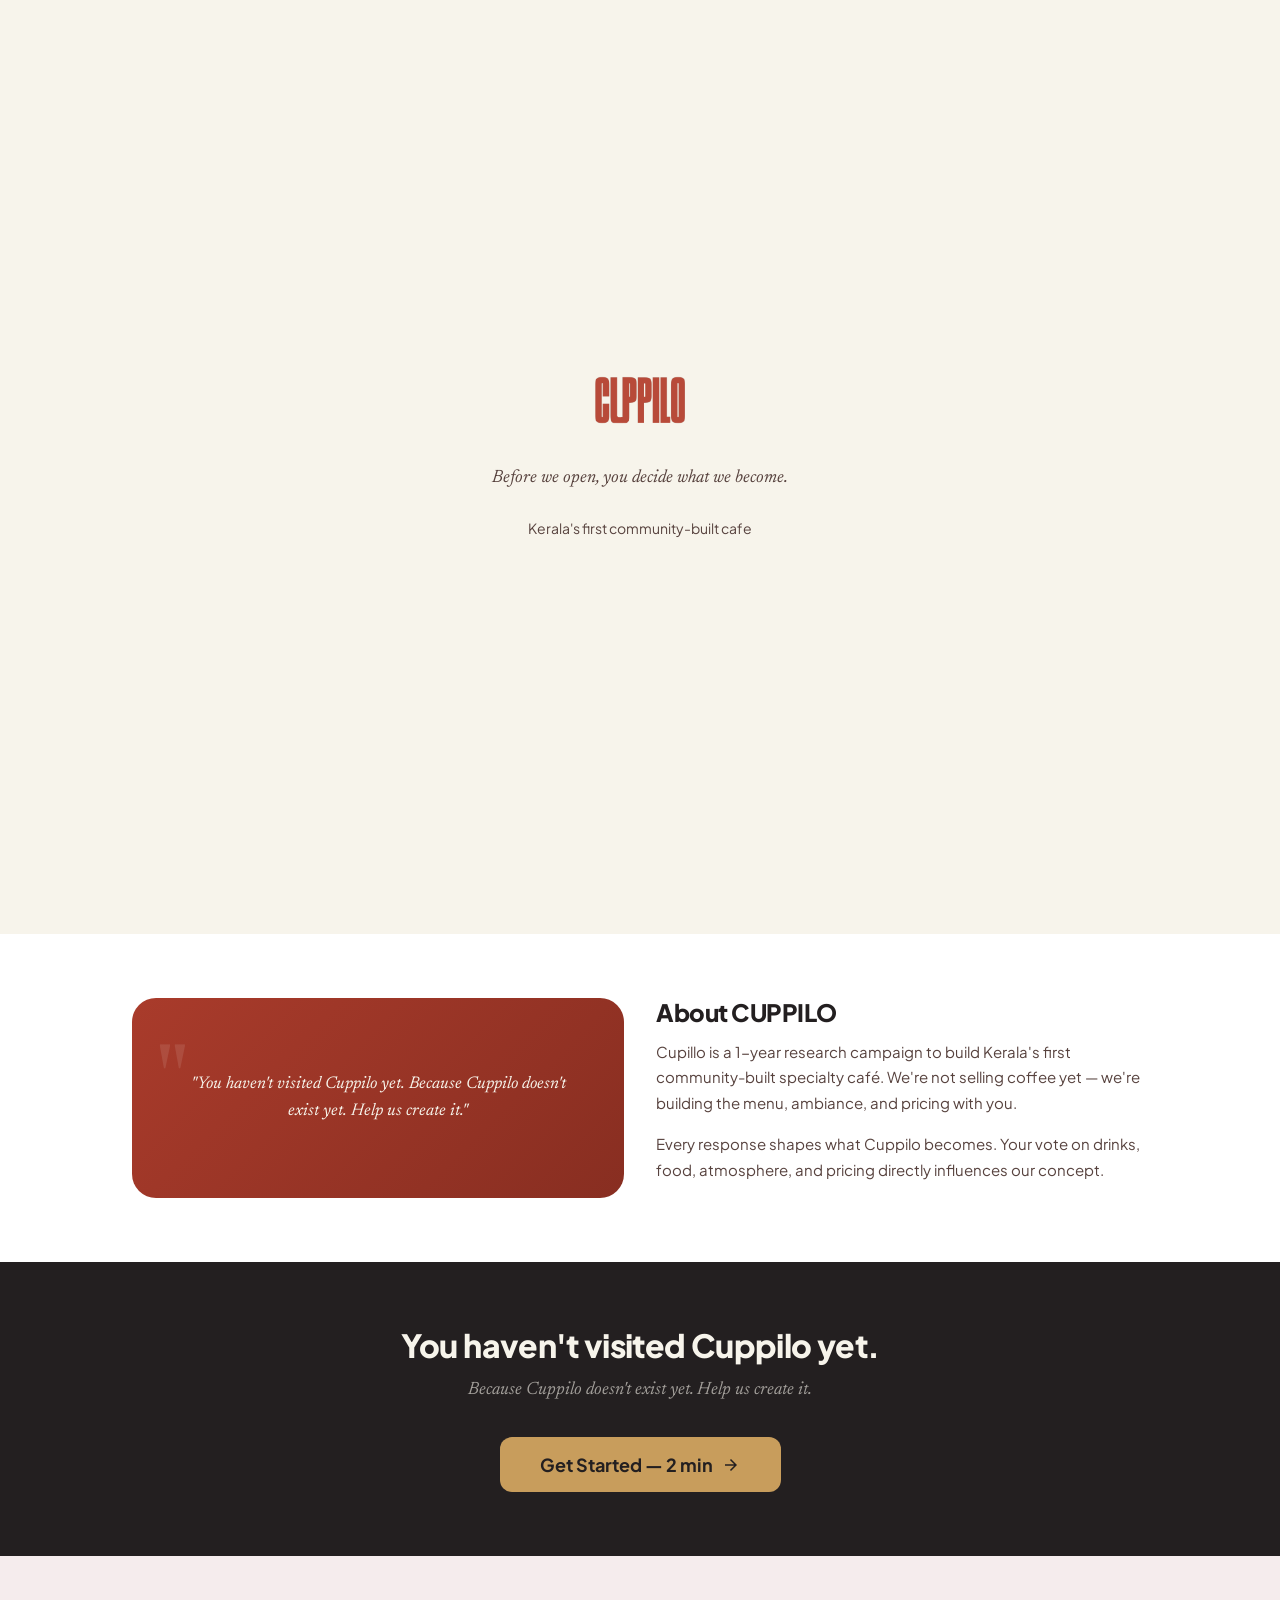
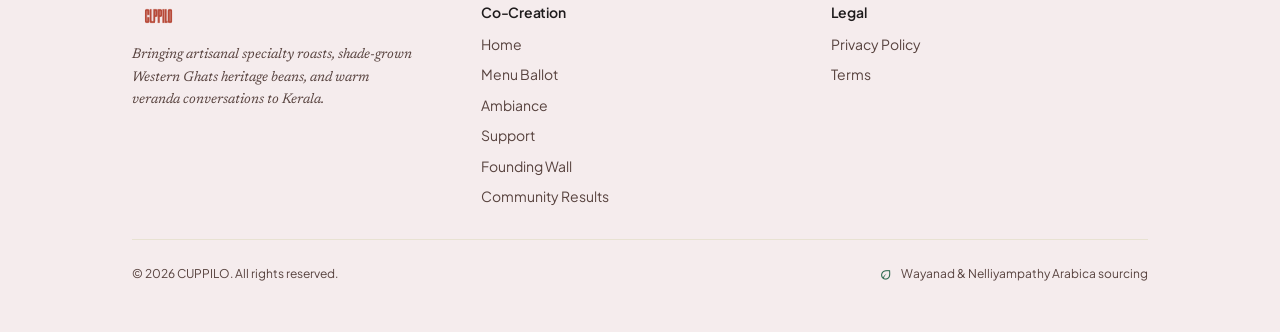
==== commit e0de6aa0: "feat: unified 2-min flow — single page, live trending, multi-select, ambiance themes" ====
--- a/index.html
+++ b/index.html
@@ -15,7 +15,6 @@
   <meta property="og:description" content="We don't have a café yet. We're building one with you."/>
   <meta property="og:image" content="https://cuppilo.in/img/logo-en-light.png"/>
   <meta property="og:site_name" content="CUPPILO"/>
-  <meta property="og:locale" content="en_IN"/>
   <meta name="twitter:card" content="summary"/>
   <link rel="preconnect" href="https://fonts.googleapis.com"/>
   <link rel="preconnect" href="https://fonts.gstatic.com" crossorigin/>
@@ -23,96 +22,137 @@
   <link href="https://fonts.googleapis.com/css2?family=Material+Symbols+Outlined:opsz,wght,FILL,GRAD@20..48,100..700,0..1,-50..200" rel="stylesheet"/>
   <link rel="stylesheet" href="css/styles.css"/>
   <style>
-    .hero-new{min-height:calc(100vh - 56px);display:flex;align-items:center;justify-content:center;text-align:center;padding:2rem 1rem;position:relative;overflow:hidden}
-    .hero-new::before{content:'';position:absolute;top:-100px;left:50%;transform:translateX(-50%);width:600px;height:600px;background:rgba(169,59,43,.05);border-radius:50%;filter:blur(80px);pointer-events:none;z-index:-1}
-    .hero-tagline{font-family:'Newsreader',serif;font-style:italic;font-size:clamp(1rem,2.5vw,1.25rem);color:var(--brass);margin-bottom:.5rem}
-    .hero-title-new{font-size:clamp(2rem,5vw,3.5rem);font-weight:800;color:var(--charcoal);line-height:1.1;margin-bottom:.75rem}
-    .hero-title-new em{font-style:italic;font-family:'Newsreader',serif;color:var(--primary)}
-    .hero-sub{font-size:1.0625rem;color:var(--on-sv);max-width:28rem;margin:0 auto 2rem;line-height:1.7}
-    .hero-cta{display:inline-flex;align-items:center;gap:.5rem;padding:1rem 2.5rem;font-size:1.125rem;font-weight:700;border-radius:.75rem;background:var(--primary);color:#fff;text-decoration:none;transition:all .2s;border:none;cursor:pointer;font-family:inherit;min-height:56px}
-    .hero-cta:hover{background:var(--primary-dark);transform:translateY(-2px);box-shadow:var(--shadow-lg)}
-    .hero-cta:active{transform:scale(.97)}
-    .hero-meta{display:flex;align-items:center;justify-content:center;gap:1.5rem;margin-top:1.5rem;font-size:.8125rem;color:var(--on-sv)}
-    .hero-meta span{display:flex;align-items:center;gap:.375rem}
-    .hero-meta .material-symbols-outlined{font-size:16px;color:var(--primary)}
-
-    /* Survey Section */
-    .survey-section{padding:3rem 0;background:var(--bg);display:none}
-    .survey-section.active{display:block}
-    .survey-container{max-width:480px;margin:0 auto;padding:0 1rem}
-    .survey-progress{display:flex;gap:.25rem;margin-bottom:2rem}
-    .survey-progress .bar{flex:1;height:4px;border-radius:2px;background:var(--muted);transition:background .3s}
-    .survey-progress .bar.filled{background:var(--primary)}
-    .survey-step{display:none}
-    .survey-step.active{display:block}
-    .survey-step h2{font-size:1.375rem;font-weight:800;color:var(--charcoal);margin-bottom:.25rem;text-align:center}
-    .survey-step p{font-size:.875rem;color:var(--on-sv);text-align:center;margin-bottom:1.5rem}
-    .survey-options{display:flex;flex-direction:column;gap:.75rem}
-    .survey-option{display:flex;align-items:center;gap:.75rem;padding:1rem 1.25rem;background:var(--bg-card);border:2px solid var(--muted);border-radius:.75rem;cursor:pointer;transition:all .2s}
-    .survey-option:hover{border-color:var(--primary);background:var(--surface-l)}
-    .survey-option.selected{border-color:var(--primary);background:var(--surface-l)}
-    .survey-option input{display:none}
-    .survey-option .icon{width:40px;height:40px;border-radius:.5rem;display:flex;align-items:center;justify-content:center;background:var(--surface-h);color:var(--on-sv);flex-shrink:0;transition:all .2s}
-    .survey-option.selected .icon{background:var(--primary);color:#fff}
-    .survey-option .text{flex:1}
-    .survey-option .text strong{display:block;font-size:.9375rem;color:var(--on-s);margin-bottom:.125rem}
-    .survey-option .text span{font-size:.8125rem;color:var(--on-sv)}
-    .survey-option .check{width:24px;height:24px;border-radius:50%;border:2px solid var(--muted);display:flex;align-items:center;justify-content:center;flex-shrink:0;transition:all .2s}
-    .survey-option.selected .check{background:var(--primary);border-color:var(--primary);color:#fff}
-    .survey-nav{display:flex;gap:.75rem;margin-top:2rem}
-    .survey-nav .btn{flex:1}
-    .survey-back{background:transparent;border:1.5px solid var(--muted);color:var(--on-sv)}
-    .survey-back:hover{background:var(--surface-h)}
-
-    /* Founding Guest Card */
-    .founding-card-section{padding:3rem 0;display:none;text-align:center}
-    .founding-card-section.active{display:block}
-    .founding-card{max-width:360px;margin:0 auto;background:var(--charcoal);border-radius:1.5rem;padding:2.5rem 2rem;color:var(--cream);position:relative;overflow:hidden;box-shadow:0 25px 50px -12px rgba(0,0,0,.3)}
-    .founding-card::before{content:'';position:absolute;top:-40px;right:-40px;width:120px;height:120px;background:var(--primary);border-radius:50%;opacity:.15}
-    .founding-card::after{content:'';position:absolute;bottom:-30px;left:-30px;width:80px;height:80px;background:var(--brass);border-radius:50%;opacity:.1}
-    .founding-card .badge{font-size:.6875rem;font-weight:700;text-transform:uppercase;letter-spacing:.12em;color:var(--brass);margin-bottom:1.5rem}
-    .founding-card .logo-text{font-size:1.5rem;font-weight:800;letter-spacing:.08em;margin-bottom:.25rem}
-    .founding-card .subtitle{font-family:'Newsreader',serif;font-style:italic;font-size:.875rem;color:rgba(247,244,235,.6);margin-bottom:1.5rem}
-    .founding-card .guest-label{font-size:.6875rem;text-transform:uppercase;letter-spacing:.1em;color:rgba(247,244,235,.5);margin-bottom:.25rem}
-    .founding-card .guest-number{font-size:3rem;font-weight:800;color:var(--brass);line-height:1;margin-bottom:1.5rem;font-family:monospace}
-    .founding-card .quote{font-family:'Newsreader',serif;font-style:italic;font-size:.875rem;color:rgba(247,244,235,.7);line-height:1.5;margin-bottom:1.5rem}
-    .founding-card .year{font-size:.75rem;color:rgba(247,244,235,.4)}
-    .founding-card .divider{width:60px;height:2px;background:var(--brass);margin:0 auto 1rem;opacity:.4}
-    .founding-actions{display:flex;gap:.75rem;justify-content:center;margin-top:1.5rem;flex-wrap:wrap}
-
-    /* About Section */
-    .about-section{padding:4rem 0;background:var(--bg-card)}
-    .about-grid{display:grid;grid-template-columns:1fr;gap:2rem;align-items:center}
-    @media(min-width:768px){.about-grid{grid-template-columns:1fr 1fr}}
-    .about-visual{background:linear-gradient(135deg,var(--primary),var(--primary-dark));border-radius:1.5rem;padding:2.5rem;color:var(--cream);position:relative;overflow:hidden;min-height:280px;display:flex;align-items:center;justify-content:center}
-    .about-visual::before{content:'"';position:absolute;top:1rem;left:1.5rem;font-size:6rem;color:rgba(255,255,255,.1);font-family:'Newsreader',serif;line-height:1}
-    .about-visual blockquote{font-family:'Newsreader',serif;font-style:italic;font-size:1.125rem;line-height:1.6;position:relative;z-index:1;text-align:center;padding:0 1rem}
-    .about-text h2{font-size:1.5rem;font-weight:800;color:var(--charcoal);margin-bottom:.75rem}
-    .about-text p{font-size:.9375rem;color:var(--on-sv);line-height:1.7;margin-bottom:1rem}
-
-    /* How It Works */
-    .how-section{padding:4rem 0}
-    .how-steps{display:grid;grid-template-columns:1fr;gap:1.5rem;margin-top:1.5rem}
-    @media(min-width:640px){.how-steps{grid-template-columns:repeat(3,1fr)}}
-    .how-step{text-align:center;padding:1.5rem}
-    .how-step-num{width:48px;height:48px;border-radius:50%;background:var(--primary);color:#fff;display:flex;align-items:center;justify-content:center;font-size:1.25rem;font-weight:800;margin:0 auto 1rem}
-    .how-step h3{font-size:1rem;font-weight:700;color:var(--charcoal);margin-bottom:.5rem}
-    .how-step p{font-size:.8125rem;color:var(--on-sv);line-height:1.6}
-
-    /* Live Results */
-    .results-section{padding:4rem 0;background:var(--bg-card)}
-    .results-grid{display:grid;grid-template-columns:repeat(auto-fit,minmax(200px,1fr));gap:1rem;margin-top:1.5rem}
-    .result-card{background:var(--bg);border:1px solid var(--muted);border-radius:1rem;padding:1.25rem;text-align:center}
-    .result-card .material-symbols-outlined{font-size:2rem;color:var(--primary);margin-bottom:.5rem}
-    .result-card .label{font-size:.75rem;font-weight:600;color:var(--on-sv);text-transform:uppercase;letter-spacing:.04em;margin-bottom:.25rem}
-    .result-card .value{font-size:1.25rem;font-weight:800;color:var(--charcoal)}
-    .result-card .sub{font-size:.75rem;color:var(--on-sv);margin-top:.25rem}
+    .u-hero{min-height:calc(100vh - 56px);display:flex;align-items:center;justify-content:center;text-align:center;padding:2rem 1rem;position:relative}
+    .u-hero::before{content:'';position:absolute;top:-120px;left:50%;transform:translateX(-50%);width:500px;height:500px;background:rgba(169,59,43,.04);border-radius:50%;filter:blur(80px);pointer-events:none}
+    .u-hero-tag{font-family:'Newsreader',serif;font-style:italic;font-size:clamp(.9rem,2vw,1.125rem);color:var(--brass);margin-bottom:.5rem}
+    .u-hero h1{font-size:clamp(2rem,5vw,3.25rem);font-weight:800;color:var(--charcoal);line-height:1.1;margin-bottom:.75rem}
+    .u-hero h1 em{font-style:italic;font-family:'Newsreader',serif;color:var(--primary)}
+    .u-hero p{font-size:1rem;color:var(--on-sv);max-width:28rem;margin:0 auto 2rem;line-height:1.7}
+    .u-cta{display:inline-flex;align-items:center;gap:.5rem;padding:1rem 2.5rem;font-size:1.125rem;font-weight:700;border-radius:.75rem;background:var(--primary);color:#fff;border:none;cursor:pointer;font-family:inherit;transition:all .2s}
+    .u-cta:hover{background:var(--primary-dark);transform:translateY(-2px);box-shadow:var(--shadow-lg)}
+    .u-meta{display:flex;align-items:center;justify-content:center;gap:1.5rem;margin-top:1.5rem;font-size:.8125rem;color:var(--on-sv)}
+    .u-meta span{display:flex;align-items:center;gap:.375rem}
+    .u-meta .material-symbols-outlined{font-size:16px;color:var(--primary)}
+
+    /* Steps wrapper */
+    .u-steps{display:none;padding:2rem 0 4rem}
+    .u-steps.active{display:block}
+    .u-step{display:none;max-width:640px;margin:0 auto;padding:0 1rem}
+    .u-step.active{display:block}
+    .u-step-head{text-align:center;margin-bottom:1.5rem}
+    .u-step-head h2{font-size:1.5rem;font-weight:800;color:var(--charcoal);margin-bottom:.25rem}
+    .u-step-head p{font-size:.875rem;color:var(--on-sv)}
+
+    /* Progress bar */
+    .u-progress{display:flex;gap:.25rem;margin-bottom:2rem}
+    .u-progress .bar{flex:1;height:4px;border-radius:2px;background:var(--muted);transition:background .3s}
+    .u-progress .bar.filled{background:var(--primary)}
+
+    /* Single select cards */
+    .u-options{display:flex;flex-direction:column;gap:.75rem}
+    .u-opt{display:flex;align-items:center;gap:.75rem;padding:1rem 1.25rem;background:var(--bg-card);border:2px solid var(--muted);border-radius:.75rem;cursor:pointer;transition:all .2s}
+    .u-opt:hover{border-color:var(--primary);background:var(--surface-l)}
+    .u-opt.selected{border-color:var(--primary);background:var(--surface-l)}
+    .u-opt-icon{width:44px;height:44px;border-radius:.5rem;display:flex;align-items:center;justify-content:center;background:var(--surface-h);color:var(--on-sv);flex-shrink:0;transition:all .2s}
+    .u-opt.selected .u-opt-icon{background:var(--primary);color:#fff}
+    .u-opt-text{flex:1}
+    .u-opt-text strong{display:block;font-size:.9375rem;color:var(--on-s);margin-bottom:.125rem}
+    .u-opt-text span{font-size:.8125rem;color:var(--on-sv)}
+    .u-opt-check{width:24px;height:24px;border-radius:50%;border:2px solid var(--muted);display:flex;align-items:center;justify-content:center;flex-shrink:0;transition:all .2s}
+    .u-opt.selected .u-opt-check{background:var(--primary);border-color:var(--primary);color:#fff}
+    .u-opt-check .material-symbols-outlined{font-size:16px}
+
+    /* Multi-select grid (drinks & food) */
+    .u-multi-info{text-align:center;margin-bottom:1rem;font-size:.8125rem;color:var(--on-sv)}
+    .u-multi-info strong{color:var(--primary)}
+    .u-multi-grid{display:grid;grid-template-columns:repeat(auto-fill,minmax(260px,1fr));gap:.75rem}
+    .u-multi-card{background:var(--bg-card);border:2px solid var(--muted);border-radius:.75rem;padding:1rem;cursor:pointer;transition:all .2s;position:relative}
+    .u-multi-card:hover{border-color:var(--primary)}
+    .u-multi-card.selected{border-color:var(--primary);background:var(--surface-l)}
+    .u-multi-top{display:flex;align-items:center;gap:.625rem;margin-bottom:.375rem}
+    .u-multi-icon{width:36px;height:36px;border-radius:.5rem;display:flex;align-items:center;justify-content:center;flex-shrink:0}
+    .u-multi-icon .material-symbols-outlined{font-size:1.125rem;color:#fff}
+    .u-multi-name{font-size:.875rem;font-weight:700;color:var(--on-s)}
+    .u-multi-price{font-size:.75rem;color:var(--primary);font-weight:600}
+    .u-multi-desc{font-size:.75rem;color:var(--on-sv);line-height:1.4}
+    .u-multi-trend{display:inline-flex;align-items:center;gap:.2rem;font-size:.65rem;font-weight:700;color:var(--brass);margin-top:.375rem;padding:.15rem .5rem;background:rgba(200,157,92,.1);border-radius:9999px}
+    .u-multi-trend .material-symbols-outlined{font-size:12px}
+    .u-multi-check{position:absolute;top:.75rem;right:.75rem;width:22px;height:22px;border-radius:50%;border:2px solid var(--muted);display:flex;align-items:center;justify-content:center;transition:all .2s}
+    .u-multi-card.selected .u-multi-check{background:var(--primary);border-color:var(--primary);color:#fff}
+    .u-multi-check .material-symbols-outlined{font-size:14px}
+
+    /* Ambiance theme cards */
+    .u-amb-grid{display:grid;grid-template-columns:1fr;gap:1rem}
+    @media(min-width:640px){.u-amb-grid{grid-template-columns:1fr 1fr}}
+    .u-amb-card{border-radius:1rem;overflow:hidden;cursor:pointer;border:3px solid var(--muted);transition:all .3s;position:relative}
+    .u-amb-card:hover{transform:translateY(-3px)}
+    .u-amb-card.selected{border-color:var(--brass);box-shadow:0 0 0 3px rgba(200,157,92,.3)}
+    .u-amb-visual{height:120px;display:flex;align-items:center;justify-content:center;position:relative}
+    .u-amb-visual .material-symbols-outlined{font-size:2.5rem;color:rgba(255,255,255,.8)}
+    .u-amb-body{padding:1rem;background:var(--bg-card)}
+    .u-amb-name{font-size:1rem;font-weight:700;color:var(--on-s);margin-bottom:.125rem}
+    .u-amb-desc{font-size:.8125rem;color:var(--on-sv);line-height:1.5}
+    .u-amb-tags{display:flex;flex-wrap:wrap;gap:.375rem;margin-top:.5rem}
+    .u-amb-tag{font-size:.625rem;font-weight:600;padding:.15rem .5rem;border-radius:9999px;background:var(--surface-h);color:var(--on-sv)}
+    .u-amb-check{position:absolute;top:.75rem;right:.75rem;width:28px;height:28px;border-radius:50%;background:rgba(255,255,255,.2);border:2px solid rgba(255,255,255,.4);display:flex;align-items:center;justify-content:center;backdrop-filter:blur(4px);transition:all .2s}
+    .u-amb-card.selected .u-amb-check{background:var(--brass);border-color:var(--brass);color:var(--charcoal)}
+
+    /* Custom ambiance input */
+    .u-custom-wrap{margin-top:1rem;display:none}
+    .u-custom-wrap.show{display:block}
+    .u-custom-input{width:100%;padding:.75rem 1rem;border:1.5px solid var(--muted);border-radius:.75rem;background:var(--bg-card);color:var(--on-s);font-size:.875rem;font-family:inherit;box-sizing:border-box}
+    .u-custom-input:focus{outline:none;border-color:var(--primary)}
+    .u-custom-label{font-size:.75rem;color:var(--on-sv);margin-bottom:.375rem;display:block}
+
+    /* Nav buttons */
+    .u-nav{display:flex;gap:.75rem;margin-top:2rem}
+    .u-nav .u-cta{flex:1;font-size:.9375rem;padding:.875rem}
+    .u-nav .u-back{background:transparent;border:1.5px solid var(--muted);color:var(--on-sv)}
+    .u-nav .u-back:hover{background:var(--surface-h)}
+
+    /* Founding Card */
+    .u-card-section{display:none;padding:3rem 0;text-align:center}
+    .u-card-section.active{display:block}
+    .f-card{max-width:360px;margin:0 auto;background:var(--charcoal);border-radius:1.5rem;padding:2.5rem 2rem;color:var(--cream);position:relative;overflow:hidden;box-shadow:0 25px 50px -12px rgba(0,0,0,.3)}
+    .f-card::before{content:'';position:absolute;top:-40px;right:-40px;width:120px;height:120px;background:var(--primary);border-radius:50%;opacity:.15}
+    .f-card::after{content:'';position:absolute;bottom:-30px;left:-30px;width:80px;height:80px;background:var(--brass);border-radius:50%;opacity:.1}
+    .f-card .badge{font-size:.6875rem;font-weight:700;text-transform:uppercase;letter-spacing:.12em;color:var(--brass);margin-bottom:1.5rem}
+    .f-card .logo-text{font-size:1.5rem;font-weight:800;letter-spacing:.08em;margin-bottom:.25rem}
+    .f-card .subtitle{font-family:'Newsreader',serif;font-style:italic;font-size:.875rem;color:rgba(247,244,235,.6);margin-bottom:1.5rem}
+    .f-card .divider{width:60px;height:2px;background:var(--brass);margin:0 auto 1rem;opacity:.4}
+    .f-card .guest-label{font-size:.6875rem;text-transform:uppercase;letter-spacing:.1em;color:rgba(247,244,235,.5);margin-bottom:.25rem}
+    .f-card .guest-number{font-size:3rem;font-weight:800;color:var(--brass);line-height:1;margin-bottom:1.5rem;font-family:monospace}
+    .f-card .quote{font-family:'Newsreader',serif;font-style:italic;font-size:.875rem;color:rgba(247,244,235,.7);line-height:1.5;margin-bottom:1rem}
+    .f-card .year{font-size:.75rem;color:rgba(247,244,235,.4)}
+    .f-actions{display:flex;gap:.75rem;justify-content:center;margin-top:1.5rem;flex-wrap:wrap}
+    .f-actions .btn{min-width:140px}
+
+    /* Trending live badge */
+    .u-live-badge{display:inline-flex;align-items:center;gap:.375rem;font-size:.75rem;font-weight:600;color:var(--primary);margin-bottom:1rem;padding:.375rem .75rem;background:rgba(169,59,43,.06);border-radius:9999px}
+    .u-live-dot{width:8px;height:8px;border-radius:50%;background:var(--primary);animation:pulse 1.5s infinite}
+    @keyframes pulse{0%,100%{opacity:1}50%{opacity:.4}}
+
+    /* Bottom CTA */
+    .u-bottom-cta{padding:4rem 0;text-align:center;background:var(--charcoal);color:var(--cream)}
+    .u-bottom-cta h2{font-size:clamp(1.5rem,3vw,2rem);font-weight:800;margin-bottom:.75rem}
+    .u-bottom-cta p{font-family:'Newsreader',serif;font-style:italic;font-size:1.125rem;color:rgba(247,244,235,.6);margin-bottom:2rem}
+
+    /* About */
+    .u-about{padding:4rem 0;background:var(--bg-card)}
+    .u-about-grid{display:grid;grid-template-columns:1fr;gap:2rem;align-items:center}
+    @media(min-width:768px){.u-about-grid{grid-template-columns:1fr 1fr}}
+    .u-about-quote{background:linear-gradient(135deg,var(--primary),var(--primary-dark));border-radius:1.5rem;padding:2.5rem;color:var(--cream);min-height:200px;display:flex;align-items:center;justify-content:center;position:relative;overflow:hidden}
+    .u-about-quote::before{content:'"';position:absolute;top:1rem;left:1.5rem;font-size:6rem;color:rgba(255,255,255,.1);font-family:'Newsreader',serif}
+    .u-about-quote blockquote{font-family:'Newsreader',serif;font-style:italic;font-size:1.0625rem;line-height:1.6;text-align:center;padding:0 1rem;position:relative;z-index:1}
+    .u-about-text h2{font-size:1.5rem;font-weight:800;color:var(--charcoal);margin-bottom:.75rem}
+    .u-about-text p{font-size:.9375rem;color:var(--on-sv);line-height:1.7;margin-bottom:1rem}
 
     @media(max-width:640px){
-      .hero-meta{flex-direction:column;gap:.5rem}
-      .founding-card{margin:0 .5rem}
-      .founding-actions{flex-direction:column}
-      .founding-actions .btn{width:100%}
+      .u-meta{flex-direction:column;gap:.5rem}
+      .u-multi-grid{grid-template-columns:1fr}
+      .f-card{margin:0 .5rem}
+      .f-actions{flex-direction:column}
+      .f-actions .btn{width:100%}
     }
   </style>
 </head>
@@ -134,236 +174,146 @@
 
   <nav class="navbar" id="navbar"></nav>
 
-  <!-- HERO -->
   <main>
-    <section class="hero-new" id="hero-section">
+    <!-- ═══ HERO ═══ -->
+    <section class="u-hero" id="hero">
       <div>
-        <div class="hero-tagline" data-en="Kerala's first community-built café" data-ml="കേരളത്തിലെ ആദ്യ കമ്മ്യൂണിറ്റി-നിർമ്മിച്ച കഫേ">Kerala's first community-built café</div>
-        <h1 class="hero-title-new">
-          <span data-en="The café that doesn't exist" data-ml="നിലവിലില്ലാത്ത കഫേ">The café that doesn't exist</span><br>
-          <em data-en="...yet." data-ml="...ഇതുവരെ.">...yet.</em>
-        </h1>
-        <p class="hero-sub" data-en="We're researching what Kerala actually wants from their café. Your voice shapes our menu, ambiance, and pricing. It takes 2 minutes." data-ml="കേരളം യഥാർത്ഥത്തിൽ അവരുടെ കഫേയിൽ നിന്ന് എന്താണ് ആഗ്രഹിക്കുന്നതെന്ന് ഞങ്ങൾ ഗവേഷണം ചെയ്യുന്നു. നിങ്ങളുടെ ശബ്ദം ഞങ്ങളുടെ മെനു, അന്തരീക്ഷം, വില എന്നിവ രൂപപ്പെടുത്തുന്നു. 2 മിനിറ്റ് മതി.">We're researching what Kerala actually wants from their café. Your voice shapes our menu, ambiance, and pricing. It takes 2 minutes.</p>
-        <button class="hero-cta" onclick="startSurvey()">
+        <div class="u-hero-tag" data-en="Kerala's first community-built café" data-ml="കേരളത്തിലെ ആദ്യ കമ്മ്യൂണിറ്റി-നിർമ്മിച്ച കഫേ">Kerala's first community-built café</div>
+        <h1><span data-en="The café that doesn't exist" data-ml="നിലവിലില്ലാത്ത കഫേ">The café that doesn't exist</span><br><em data-en="...yet." data-ml="...ഇതുവരെ.">...yet.</em></h1>
+        <p data-en="We're researching what Kerala actually wants. Your voice shapes our menu, ambiance, and pricing. It takes 2 minutes." data-ml="കേരളം യഥാർത്ഥത്തിൽ എന്താണ് ആഗ്രഹിക്കുന്നതെന്ന് ഞങ്ങൾ ഗവേഷണം ചെയ്യുന്നു. നിങ്ങളുടെ ശബ്ദം ഞങ്ങളുടെ മെനു, അന്തരീക്ഷം, വില എന്നിവ രൂപപ്പെടുത്തുന്നു. 2 മിനിറ്റ് മതി.">We're researching what Kerala actually wants. Your voice shapes our menu, ambiance, and pricing. It takes 2 minutes.</p>
+        <button class="u-cta" onclick="startSurvey()">
           <span data-en="Get Started — 2 min" data-ml="ആരംഭിക്കുക — 2 മിനിറ്റ്">Get Started — 2 min</span>
           <span class="material-symbols-outlined" style="font-size:20px">arrow_forward</span>
         </button>
-        <div class="hero-meta">
+        <div class="u-meta">
           <span><span class="material-symbols-outlined">groups</span> <span id="hero-count">0</span> <span data-en="people joined" data-ml="ആളുകൾ ചേർന്നു">people joined</span></span>
           <span><span class="material-symbols-outlined">schedule</span> <span data-en="2 min · No login" data-ml="2 മിനിറ്റ് · ലോഗിൻ ഇല്ല">2 min · No login</span></span>
         </div>
       </div>
     </section>
 
-    <!-- SURVEY -->
-    <section class="survey-section" id="survey-section">
-      <div class="survey-container">
-        <div class="survey-progress" id="survey-progress"></div>
-
-        <!-- Step 1: Café Type -->
-        <div class="survey-step active" data-step="1">
-          <h2 data-en="What kind of café do you dream of?" data-ml="നിങ്ങൾ ആഗ്രഹിക്കുന്ന തരം കഫേ ഏതാണ്?">What kind of café do you dream of?</h2>
-          <p data-en="Pick the one that feels right" data-ml="ശരിയായത് തിരഞ്ഞെടുക്കുക">Pick the one that feels right</p>
-          <div class="survey-options">
-            <label class="survey-option" onclick="selectOption(this,'cafe_type','specialty')">
+    <!-- ═══ SURVEY FLOW ═══ -->
+    <section class="u-steps" id="u-steps">
+      <div style="max-width:640px;margin:0 auto;padding:0 1rem">
+        <div class="u-progress" id="u-progress"></div>
+
+        <!-- STEP 1: Café Type -->
+        <div class="u-step active" data-step="1">
+          <div class="u-step-head">
+            <h2 data-en="What kind of café do you dream of?" data-ml="നിങ്ങൾ ആഗ്രഹിക്കുന്ന തരം കഫേ ഏതാണ്?">What kind of café do you dream of?</h2>
+            <p data-en="Pick the one that feels right" data-ml="ശരിയായത് തിരഞ്ഞെടുക്കുക">Pick the one that feels right</p>
+          </div>
+          <div class="u-options">
+            <label class="u-opt" onclick="selectSingle(this,'cafe_type','specialty')">
               <input type="radio" name="cafe_type" value="specialty">
-              <div class="icon"><span class="material-symbols-outlined">local_cafe</span></div>
-              <div class="text"><strong data-en="Specialty Coffee" data-ml="സ്പെഷ്യൽറ്റി കാപ്പി">Specialty Coffee</strong><span data-en="Single-origin, pour-over, latte art" data-ml="സിംഗിൾ ഓറിജിൻ, പോർ ഓവർ, ലാറ്റെ ആർട്ട്">Single-origin, pour-over, latte art</span></div>
-              <div class="check"><span class="material-symbols-outlined" style="font-size:16px">check</span></div>
+              <div class="u-opt-icon"><span class="material-symbols-outlined">local_cafe</span></div>
+              <div class="u-opt-text"><strong data-en="Specialty Coffee" data-ml="സ്പെഷ്യൽറ്റി കാപ്പി">Specialty Coffee</strong><span data-en="Single-origin, pour-over, latte art" data-ml="സിംഗിൾ ഓറിജിൻ, പോർ ഓവർ, ലാറ്റെ ആർട്ട്">Single-origin, pour-over, latte art</span></div>
+              <div class="u-opt-check"><span class="material-symbols-outlined">check</span></div>
             </label>
-            <label class="survey-option" onclick="selectOption(this,'cafe_type','traditional')">
+            <label class="u-opt" onclick="selectSingle(this,'cafe_type','traditional')">
               <input type="radio" name="cafe_type" value="traditional">
-              <div class="icon"><span class="material-symbols-outlined">emoji_food_beverage</span></div>
-              <div class="text"><strong data-en="Traditional Kerala" data-ml="പരമ്പരാഗത കേരളം">Traditional Kerala</strong><span data-en="Filter kaapi, chai, Malabar snacks" data-ml="ഫിൽട്ടർ കാപ്പി, ചായ, മലബാർ സ്നാക്കുകൾ">Filter kaapi, chai, Malabar snacks</span></div>
-              <div class="check"><span class="material-symbols-outlined" style="font-size:16px">check</span></div>
+              <div class="u-opt-icon"><span class="material-symbols-outlined">emoji_food_beverage</span></div>
+              <div class="u-opt-text"><strong data-en="Traditional Kerala" data-ml="പരമ്പരാഗത കേരളം">Traditional Kerala</strong><span data-en="Filter kaapi, chai, Malabar snacks" data-ml="ഫിൽട്ടർ കാപ്പി, ചായ, മലബാർ സ്നാക്കുകൾ">Filter kaapi, chai, Malabar snacks</span></div>
+              <div class="u-opt-check"><span class="material-symbols-outlined">check</span></div>
             </label>
-            <label class="survey-option" onclick="selectOption(this,'cafe_type','fusion')">
+            <label class="u-opt" onclick="selectSingle(this,'cafe_type','fusion')">
               <input type="radio" name="cafe_type" value="fusion">
-              <div class="icon"><span class="material-symbols-outlined">auto_awesome</span></div>
-              <div class="text"><strong data-en="Modern Fusion" data-ml="ആധുനിക ഫ്യൂഷൻ">Modern Fusion</strong><span data-en="Karupatti latte, jackfruit cold brew" data-ml="കരുപ്പട്ടി ലാറ്റെ, ചക്ക കോൾഡ് ബ്രൂ">Karupatti latte, jackfruit cold brew</span></div>
-              <div class="check"><span class="material-symbols-outlined" style="font-size:16px">check</span></div>
+              <div class="u-opt-icon"><span class="material-symbols-outlined">auto_awesome</span></div>
+              <div class="u-opt-text"><strong data-en="Modern Fusion" data-ml="ആധുനിക ഫ്യൂഷൻ">Modern Fusion</strong><span data-en="Karupatti latte, jackfruit cold brew" data-ml="കരുപ്പട്ടി ലാറ്റെ, ചക്ക കോൾഡ് ബ്രൂ">Karupatti latte, jackfruit cold brew</span></div>
+              <div class="u-opt-check"><span class="material-symbols-outlined">check</span></div>
             </label>
           </div>
-          <div class="survey-nav">
-            <button class="btn survey-back" onclick="prevStep()" style="display:none" data-en="Back" data-ml="പിന്നോട്ട്">Back</button>
-            <button class="btn btn-primary" onclick="nextStep()" data-en="Next" data-ml="അടുത്തത്">Next</button>
-          </div>
-        </div>
-
-        <!-- Step 2: Drink Type -->
-        <div class="survey-step" data-step="2">
-          <h2 data-en="Your go-to drink?" data-ml="നിങ്ങളുടെ ഇഷ്ടപ്പെട്ട പാനീയം?">Your go-to drink?</h2>
-          <p data-en="What would you order first?" data-ml="ആദ്യം എന്താണ് ഓർഡർ ചെയ്യുക?">What would you order first?</p>
-          <div class="survey-options">
-            <label class="survey-option" onclick="selectOption(this,'drink_type','coffee')">
-              <input type="radio" name="drink_type" value="coffee">
-              <div class="icon"><span class="material-symbols-outlined">coffee</span></div>
-              <div class="text"><strong data-en="Coffee" data-ml="കാപ്പി">Coffee</strong><span data-en="Espresso, cold brew, cappuccino" data-ml="എസ്പ്രെസ്സോ, കോൾഡ് ബ്രൂ, കാപ്പുച്ചിനോ">Espresso, cold brew, cappuccino</span></div>
-              <div class="check"><span class="material-symbols-outlined" style="font-size:16px">check</span></div>
+          <div class="u-nav">
+            <button class="u-cta u-back" onclick="prevStep()" style="display:none" data-en="Back" data-ml="പിന്നോട്ട്">Back</button>
+            <button class="u-cta" onclick="nextStep()" data-en="Next" data-ml="അടുത്തത്">Next</button>
+          </div>
+        </div>
+
+        <!-- STEP 2: Drinks (Multi-Select) -->
+        <div class="u-step" data-step="2">
+          <div class="u-step-head">
+            <div class="u-live-badge"><span class="u-live-dot"></span> <span data-en="Live — see what others are picking" data-ml="ലൈവ് — മറ്റുള്ളവർ എന്താണ് തിരഞ്ഞെടുക്കുന്നത് കാണുക">Live — see what others are picking</span></div>
+            <h2 data-en="Pick your drinks" data-ml="നിങ്ങളുടെ പാനീയങ്ങൾ തിരഞ്ഞെടുക്കുക">Pick your drinks</h2>
+            <p data-en="Select all that you'd love at Cuppilo" data-ml="CUPPILO-യിൽ ആഗ്രഹിക്കുന്നവ എല്ലാം തിരഞ്ഞെടുക്കുക">Select all that you'd love at Cuppilo</p>
+          </div>
+          <div class="u-multi-info"><strong id="drink-count">0</strong> <span data-en="selected" data-ml="തിരഞ്ഞെടുത്തു">selected</span></div>
+          <div class="u-multi-grid" id="drinks-grid"></div>
+          <div class="u-nav">
+            <button class="u-cta u-back" onclick="prevStep()" data-en="Back" data-ml="പിന്നോട്ട്">Back</button>
+            <button class="u-cta" onclick="nextStep()" data-en="Next" data-ml="അടുത്തത്">Next</button>
+          </div>
+        </div>
+
+        <!-- STEP 3: Food (Multi-Select) -->
+        <div class="u-step" data-step="3">
+          <div class="u-step-head">
+            <div class="u-live-badge"><span class="u-live-dot"></span> <span data-en="Live — trending picks" data-ml="ലൈവ് — ട്രെൻഡിംഗ് പിക്കുകൾ">Live — trending picks</span></div>
+            <h2 data-en="What should we serve?" data-ml="നമ്മൾ എന്താണ് വിളമ്പേണ്ടത്?">What should we serve?</h2>
+            <p data-en="Select all that you'd love at Cuppilo (or skip)" data-ml="CUPPILO-യിൽ ആഗ്രഹിക്കുന്നവ തിരഞ്ഞെടുക്കുക (അല്ലെങ്കിൽ ഒഴിവാക്കുക)">Select all that you'd love at Cuppilo (or skip)</p>
+          </div>
+          <div class="u-multi-info"><strong id="food-count">0</strong> <span data-en="selected" data-ml="തിരഞ്ഞെടുത്തു">selected</span></div>
+          <div class="u-multi-grid" id="food-grid"></div>
+          <div class="u-nav">
+            <button class="u-cta u-back" onclick="prevStep()" data-en="Back" data-ml="പിന്നോട്ട്">Back</button>
+            <button class="u-cta" onclick="nextStep()" data-en="Skip for now" data-ml="ഇപ്പോൾ ഒഴിവാക്കുക">Skip for now</button>
+          </div>
+        </div>
+
+        <!-- STEP 4: Ambiance Theme -->
+        <div class="u-step" data-step="4">
+          <div class="u-step-head">
+            <h2 data-en="Your perfect vibe?" data-ml="നിങ്ങളുടെ പൂർണ്ണ വൈബ്?">Your perfect vibe?</h2>
+            <p data-en="Where would you spend hours?" data-ml="നിങ്ങൾ മണിക്കൂറുകൾ ചെലവഴിക്കുന്നത് എവിടെ?">Where would you spend hours?</p>
+          </div>
+          <div class="u-amb-grid" id="amb-grid"></div>
+          <div class="u-custom-wrap" id="custom-wrap">
+            <label class="u-custom-label" data-en="Describe your dream café vibe (optional)" data-ml="നിങ്ങളുടെ സ്വപ്ന കഫേ വൈബ് വിവരിക്കുക (ഓപ്ഷണൽ)">Describe your dream café vibe (optional)</label>
+            <input type="text" class="u-custom-input" id="custom-ambiance" placeholder="e.g. Rooftop with fairy lights and old Malayalam film posters..." maxlength="120"/>
+          </div>
+          <div class="u-nav">
+            <button class="u-cta u-back" onclick="prevStep()" data-en="Back" data-ml="പിന്നോട്ട്">Back</button>
+            <button class="u-cta" onclick="nextStep()" data-en="Next" data-ml="അടുത്തത്">Next</button>
+          </div>
+        </div>
+
+        <!-- STEP 5: Price Range -->
+        <div class="u-step" data-step="5">
+          <div class="u-step-head">
+            <h2 data-en="What feels fair for a great cup?" data-ml="ഒരു മികച്ച കപ്പിന് എന്താണ് ന്യായം?">What feels fair for a great cup?</h2>
+            <p data-en="Your ideal price range" data-ml="നിങ്ങളുടെ ഇഷ്ടപ്പെട്ട വില പരിധി">Your ideal price range</p>
+          </div>
+          <div class="u-options">
+            <label class="u-opt" onclick="selectSingle(this,'price_range','budget')">
+              <input type="radio" name="price_range" value="budget">
+              <div class="u-opt-icon"><span class="material-symbols-outlined">savings</span></div>
+              <div class="u-opt-text"><strong data-en="₹40–80" data-ml="₹40–80">₹40–80</strong><span data-en="Everyday affordable" data-ml="എല്ലാ ദിവസവും പ്രാപ്യം">Everyday affordable</span></div>
+              <div class="u-opt-check"><span class="material-symbols-outlined">check</span></div>
             </label>
-            <label class="survey-option" onclick="selectOption(this,'drink_type','tea')">
-              <input type="radio" name="drink_type" value="tea">
-              <div class="icon"><span class="material-symbols-outlined">emoji_food_beverage</span></div>
-              <div class="text"><strong data-en="Tea" data-ml="ചായ">Tea</strong><span data-en="Chai, green tea, herbal" data-ml="ചായ, പച്ച ചായ, ഹെർബൽ">Chai, green tea, herbal</span></div>
-              <div class="check"><span class="material-symbols-outlined" style="font-size:16px">check</span></div>
+            <label class="u-opt" onclick="selectSingle(this,'price_range','mid')">
+              <input type="radio" name="price_range" value="mid">
+              <div class="u-opt-icon"><span class="material-symbols-outlined">payments</span></div>
+              <div class="u-opt-text"><strong data-en="₹80–150" data-ml="₹80–150">₹80–150</strong><span data-en="Quality feels right" data-ml="ഗുണമേമ്മന്മ ശരിയാണ്">Quality feels right</span></div>
+              <div class="u-opt-check"><span class="material-symbols-outlined">check</span></div>
             </label>
-            <label class="survey-option" onclick="selectOption(this,'drink_type','cold')">
-              <input type="radio" name="drink_type" value="cold">
-              <div class="icon"><span class="material-symbols-outlined">local_bar</span></div>
-              <div class="text"><strong data-en="Cold Drinks" data-ml="തണുത്ത പാനീയങ്ങൾ">Cold Drinks</strong><span data-en="Smoothies, juice, iced tea" data-ml="സ്മൂത്തി, ജ്യൂസ്, ഐസ്ഡ് ടീ">Smoothies, juice, iced tea</span></div>
-              <div class="check"><span class="material-symbols-outlined" style="font-size:16px">check</span></div>
+            <label class="u-opt" onclick="selectSingle(this,'price_range','premium')">
+              <input type="radio" name="price_range" value="premium">
+              <div class="u-opt-icon"><span class="material-symbols-outlined">diamond</span></div>
+              <div class="u-opt-text"><strong data-en="₹150+" data-ml="₹150+">₹150+</strong><span data-en="Worth the experience" data-ml="അനുഭവത്തിന് വിലമതിക്കും">Worth the experience</span></div>
+              <div class="u-opt-check"><span class="material-symbols-outlined">check</span></div>
             </label>
-            <label class="survey-option" onclick="selectOption(this,'drink_type','kerala')">
-              <input type="radio" name="drink_type" value="kerala">
-              <div class="icon"><span class="material-symbols-outlined">park</span></div>
-              <div class="text"><strong data-en="Kerala Special" data-ml="കേരള പ്രത്യേക">Kerala Special</strong><span data-en="Elaneer, Karupatti, Suleimani" data-ml="എളനീർ, കരുപ്പട്ടി, സുലൈമാനി">Elaneer, Karupatti, Suleimani</span></div>
-              <div class="check"><span class="material-symbols-outlined" style="font-size:16px">check</span></div>
-            </label>
-          </div>
-          <div class="survey-nav">
-            <button class="btn survey-back" onclick="prevStep()" data-en="Back" data-ml="പിന്നോട്ട്">Back</button>
-            <button class="btn btn-primary" onclick="nextStep()" data-en="Next" data-ml="അടുത്തത്">Next</button>
-          </div>
-        </div>
-
-        <!-- Step 3: Price Range -->
-        <div class="survey-step" data-step="3">
-          <h2 data-en="What feels fair for a great cup?" data-ml="ഒരു മികച്ച കപ്പിന് എന്താണ് ന്യായം?">What feels fair for a great cup?</h2>
-          <p data-en="Your ideal price range" data-ml="നിങ്ങളുടെ ഇഷ്ടപ്പെട്ട വില പരിധി">Your ideal price range</p>
-          <div class="survey-options">
-            <label class="survey-option" onclick="selectOption(this,'price_range','budget')">
-              <input type="radio" name="price_range" value="budget">
-              <div class="icon"><span class="material-symbols-outlined">savings</span></div>
-              <div class="text"><strong data-en="₹40–80" data-ml="₹40–80">₹40–80</strong><span data-en="Everyday affordable" data-ml="എല്ലാ ദിവസവും പ്രാപ്യം">Everyday affordable</span></div>
-              <div class="check"><span class="material-symbols-outlined" style="font-size:16px">check</span></div>
-            </label>
-            <label class="survey-option" onclick="selectOption(this,'price_range','mid')">
-              <input type="radio" name="price_range" value="mid">
-              <div class="icon"><span class="material-symbols-outlined">payments</span></div>
-              <div class="text"><strong data-en="₹80–150" data-ml="₹80–150">₹80–150</strong><span data-en="Quality feels right" data-ml="ഗുണമേമ്മന്മ ശരിയാണ്">Quality feels right</span></div>
-              <div class="check"><span class="material-symbols-outlined" style="font-size:16px">check</span></div>
-            </label>
-            <label class="survey-option" onclick="selectOption(this,'price_range','premium')">
-              <input type="radio" name="price_range" value="premium">
-              <div class="icon"><span class="material-symbols-outlined">diamond</span></div>
-              <div class="text"><strong data-en="₹150+" data-ml="₹150+">₹150+</strong><span data-en="Worth the experience" data-ml="അനുഭവത്തിന് വിലമതിക്കും">Worth the experience</span></div>
-              <div class="check"><span class="material-symbols-outlined" style="font-size:16px">check</span></div>
-            </label>
-          </div>
-          <div class="survey-nav">
-            <button class="btn survey-back" onclick="prevStep()" data-en="Back" data-ml="പിന്നോട്ട്">Back</button>
-            <button class="btn btn-primary" onclick="nextStep()" data-en="Next" data-ml="അടുത്തത്">Next</button>
-          </div>
-        </div>
-
-        <!-- Step 4: Atmosphere -->
-        <div class="survey-step" data-step="4">
-          <h2 data-en="Your perfect vibe?" data-ml="നിങ്ങളുടെ പൂർണ്ണ വൈബ്?">Your perfect vibe?</h2>
-          <p data-en="Where would you spend hours?" data-ml="നിങ്ങൾ മണിക്കൂറുകൾ ചെലവഴിക്കുന്നത് എവിടെ?">Where would you spend hours?</p>
-          <div class="survey-options">
-            <label class="survey-option" onclick="selectOption(this,'atmosphere','work')">
-              <input type="radio" name="atmosphere" value="work">
-              <div class="icon"><span class="material-symbols-outlined">laptop</span></div>
-              <div class="text"><strong data-en="Quiet & Work-Friendly" data-ml="ശാന്തവും ജോലി സൗഹൃദവും">Quiet & Work-Friendly</strong><span data-en="WiFi, sockets, soft music" data-ml="വൈഫൈ, സോക്കറ്റുകൾ, മൃദു സംഗീതം">WiFi, sockets, soft music</span></div>
-              <div class="check"><span class="material-symbols-outlined" style="font-size:16px">check</span></div>
-            </label>
-            <label class="survey-option" onclick="selectOption(this,'atmosphere','social')">
-              <input type="radio" name="atmosphere" value="social">
-              <div class="icon"><span class="material-symbols-outlined">groups</span></div>
-              <div class="text"><strong data-en="Social & Lively" data-ml="സാമൂഹ്യവും ജീവസ്സുറ്റതും">Social & Lively</strong><span data-en="Long tables, board games, chatter" data-ml="നീണ്ട മേശകൾ, ബോർഡ് ഗെയിമുകൾ, സംഭാഷണം">Long tables, board games, chatter</span></div>
-              <div class="check"><span class="material-symbols-outlined" style="font-size:16px">check</span></div>
-            </label>
-            <label class="survey-option" onclick="selectOption(this,'atmosphere','cozy')">
-              <input type="radio" name="atmosphere" value="cozy">
-              <div class="icon"><span class="material-symbols-outlined">nights_stay</span></div>
-              <div class="text"><strong data-en="Cozy & Intimate" data-ml="സുഖകരവും അടുത്തവും">Cozy & Intimate</strong><span data-en="Fairy lights, warm corners, slow" data-ml="ഫെയറി ലൈറ്റുകൾ, ചൂടുള്ള കോണുകൾ, സാവധാനം">Fairy lights, warm corners, slow</span></div>
-              <div class="check"><span class="material-symbols-outlined" style="font-size:16px">check</span></div>
-            </label>
-            <label class="survey-option" onclick="selectOption(this,'atmosphere','open')">
-              <input type="radio" name="atmosphere" value="open">
-              <div class="icon"><span class="material-symbols-outlined">deck</span></div>
-              <div class="text"><strong data-en="Open Air & Veranda" data-ml="തുറന്ന വായു & വരാന്ത">Open Air & Veranda</strong><span data-en="Plants, breeze, evening sun" data-ml="സസ്യങ്ങൾ, കാറ്റ്, വൈകുന്നേര സൂര്യൻ">Plants, breeze, evening sun</span></div>
-              <div class="check"><span class="material-symbols-outlined" style="font-size:16px">check</span></div>
-            </label>
-          </div>
-          <div class="survey-nav">
-            <button class="btn survey-back" onclick="prevStep()" data-en="Back" data-ml="പിന്നോട്ട്">Back</button>
-            <button class="btn btn-primary" onclick="nextStep()" data-en="Next" data-ml="അടുത്തത്">Next</button>
-          </div>
-        </div>
-
-        <!-- Step 5: Food -->
-        <div class="survey-step" data-step="5">
-          <h2 data-en="What should we serve?" data-ml="നമ്മൾ എന്താണ് വിളമ്പേണ്ടത്?">What should we serve?</h2>
-          <p data-en="Pick your must-haves" data-ml="നിങ്ങളുടെ നിർബന്ധം തിരഞ്ഞെടുക്കുക">Pick your must-haves</p>
-          <div class="survey-options">
-            <label class="survey-option" onclick="selectOption(this,'food_type','kerala')">
-              <input type="radio" name="food_type" value="kerala">
-              <div class="icon"><span class="material-symbols-outlined">restaurant</span></div>
-              <div class="text"><strong data-en="Kerala Snacks" data-ml="കേരള സ്നാക്കുകൾ">Kerala Snacks</strong><span data-en="Pazham pori, medu vada, samosa" data-ml="പഴം പൊരി, മെഡു വട, സമൂസ">Pazham pori, medu vada, samosa</span></div>
-              <div class="check"><span class="material-symbols-outlined" style="font-size:16px">check</span></div>
-            </label>
-            <label class="survey-option" onclick="selectOption(this,'food_type','cafe')">
-              <input type="radio" name="food_type" value="cafe">
-              <div class="icon"><span class="material-symbols-outlined">lunch_dining</span></div>
-              <div class="text"><strong data-en="Café Bites" data-ml="കഫേ ബൈറ്റ്സ്">Café Bites</strong><span data-en="Sandwiches, burgers, toast" data-ml="സാൻഡ്‌വിച്ച്, ബർഗർ, ടോസ്റ്റ്">Sandwiches, burgers, toast</span></div>
-              <div class="check"><span class="material-symbols-outlined" style="font-size:16px">check</span></div>
-            </label>
-            <label class="survey-option" onclick="selectOption(this,'food_type','dessert')">
-              <input type="radio" name="food_type" value="dessert">
-              <div class="icon"><span class="material-symbols-outlined">cake</span></div>
-              <div class="text"><strong data-en="Desserts" data-ml="ഡെസേർട്ടുകൾ">Desserts</strong><span data-en="Cake, brownie, payasam" data-ml="കേക്ക്, ബ്രൗണി, പായസം">Cake, brownie, payasam</span></div>
-              <div class="check"><span class="material-symbols-outlined" style="font-size:16px">check</span></div>
-            </label>
-            <label class="survey-option" onclick="selectOption(this,'food_type','none')">
-              <input type="radio" name="food_type" value="none">
-              <div class="icon"><span class="material-symbols-outlined">coffee</span></div>
-              <div class="text"><strong data-en="Drinks Only" data-ml="പാനീയങ്ങൾ മാത്രം">Drinks Only</strong><span data-en="Just great coffee is enough" data-ml="മികച്ച കാപ്പി മതി">Just great coffee is enough</span></div>
-              <div class="check"><span class="material-symbols-outlined" style="font-size:16px">check</span></div>
-            </label>
-          </div>
-          <div class="survey-nav">
-            <button class="btn survey-back" onclick="prevStep()" data-en="Back" data-ml="പിന്നോട്ട്">Back</button>
-            <button class="btn btn-primary" onclick="nextStep()" data-en="Next" data-ml="അടുത്തത്">Next</button>
-          </div>
-        </div>
-
-        <!-- Step 6: Location -->
-        <div class="survey-step" data-step="6">
-          <h2 data-en="Where should Cuppilo open?" data-ml="CUPPILO എവിടെ തുറക്കണം?">Where should Cuppilo open?</h2>
-          <p data-en="Help us find the right spot" data-ml="ശരിയായ സ്ഥലം കണ്ടെത്താൻ സഹായിക്കുക">Help us find the right spot</p>
-          <div class="survey-options">
-            <label class="survey-option" onclick="selectOption(this,'location_pref','city')">
-              <input type="radio" name="location_pref" value="city">
-              <div class="icon"><span class="material-symbols-outlined">location_city</span></div>
-              <div class="text"><strong data-en="City Center" data-ml="സിറ്റി സെന്റർ">City Center</strong><span data-en="Busy, accessible, central" data-ml="തിരക്കേറിയ, പ്രാപ്യം, കേന്ദ്രീയം">Busy, accessible, central</span></div>
-              <div class="check"><span class="material-symbols-outlined" style="font-size:16px">check</span></div>
-            </label>
-            <label class="survey-option" onclick="selectOption(this,'location_pref','quiet')">
-              <input type="radio" name="location_pref" value="quiet">
-              <div class="icon"><span class="material-symbols-outlined">park</span></div>
-              <div class="text"><strong data-en="Quiet Neighborhood" data-ml="ശാന്തമായ പരിസരം">Quiet Neighborhood</strong><span data-en="Residential, peaceful, hidden gem" data-ml="റെസിഡൻഷ്യൽ, ശാന്തം, ഒളിഞ്ഞിരിക്കുന്ന ഗ്രഹം">Residential, peaceful, hidden gem</span></div>
-              <div class="check"><span class="material-symbols-outlined" style="font-size:16px">check</span></div>
-            </label>
-            <label class="survey-option" onclick="selectOption(this,'location_pref','college')">
-              <input type="radio" name="location_pref" value="college">
-              <div class="icon"><span class="material-symbols-outlined">school</span></div>
-              <div class="text"><strong data-en="Near College / Office" data-ml="കോളേജ് / ഓഫീസ് അടുത്ത്">Near College / Office</strong><span data-en="Student-friendly, quick stops" data-ml="വിദ്യാർത്ഥി സൗഹൃദം, വേഗത്തിലുള്ള സന്ദർശനങ്ങൾ">Student-friendly, quick stops</span></div>
-              <div class="check"><span class="material-symbols-outlined" style="font-size:16px">check</span></div>
-            </label>
-          </div>
-          <div class="survey-nav">
-            <button class="btn survey-back" onclick="prevStep()" data-en="Back" data-ml="പിന്നോട്ട്">Back</button>
-            <button class="btn btn-primary" onclick="submitSurvey()" data-en="Submit" data-ml="സമർപ്പിക്കുക">Submit</button>
+          </div>
+          <div class="u-nav">
+            <button class="u-cta u-back" onclick="prevStep()" data-en="Back" data-ml="പിന്നോട്ട്">Back</button>
+            <button class="u-cta" onclick="submitSurvey()" data-en="See My Founding Card" data-ml="എന്റെ സ്ഥാപക കാർഡ് കാണുക">See My Founding Card</button>
           </div>
         </div>
       </div>
     </section>
 
-    <!-- FOUNDING GUEST CARD -->
-    <section class="founding-card-section" id="founding-card-section">
-      <div class="survey-container">
-        <div class="founding-card">
+    <!-- ═══ FOUNDING GUEST CARD ═══ -->
+    <section class="u-card-section" id="u-card-section">
+      <div style="max-width:480px;margin:0 auto;padding:0 1rem">
+        <div class="f-card">
           <div class="badge" data-en="FOUNDING GUEST" data-ml="സ്ഥാപക അതിഥി">FOUNDING GUEST</div>
           <div class="logo-text">CUPPILO</div>
           <div class="subtitle" data-en="Before the first cup" data-ml="ആദ്യ കപ്പിന് മുമ്പ്">Before the first cup</div>
@@ -373,102 +323,45 @@
           <div class="quote" data-en="I was here before the first cup." data-ml="ഞാൻ ആദ്യ കപ്പിന് മുമ്പ് ഇവിടെ ഉണ്ടായിരുന്നു.">I was here before the first cup.</div>
           <div class="year">2026</div>
         </div>
-        <div class="founding-actions">
-          <a href="support.html" class="btn btn-primary">
-            <span class="material-symbols-outlined" style="font-size:18px">local_cafe</span>
-            <span data-en="Support CUPPILO" data-ml="CUPPILO-യെ പിന്തുണയ്ക്കുക">Support CUPPILO</span>
+        <div class="f-actions">
+          <button class="btn btn-primary" onclick="shareResult()">
+            <span class="material-symbols-outlined" style="font-size:18px">share</span>
+            <span data-en="Share" data-ml="പങ്കിടുക">Share</span>
+          </button>
+          <a href="support.html" class="btn btn-outline">
+            <span class="material-symbols-outlined" style="font-size:18px">favorite</span>
+            <span data-en="Support Us" data-ml="പിന്തുണയ്ക്കുക">Support Us</span>
           </a>
-          <a href="community-results.html" class="btn btn-outline">
+          <a href="community-results.html" class="btn" style="background:var(--surface-h);color:var(--on-s)">
             <span class="material-symbols-outlined" style="font-size:18px">bar_chart</span>
             <span data-en="See Results" data-ml="ഫലങ്ങൾ കാണുക">See Results</span>
           </a>
-          <button class="btn" style="background:var(--surface-h);color:var(--on-s)" onclick="shareResult()">
-            <span class="material-symbols-outlined" style="font-size:18px">share</span>
-            <span data-en="Share" data-ml="പങ്കിടുക">Share</span>
-          </button>
         </div>
       </div>
     </section>
 
-    <!-- ABOUT -->
-    <section class="about-section" id="about-section">
+    <!-- ═══ ABOUT ═══ -->
+    <section class="u-about" id="u-about">
       <div class="container">
-        <div class="about-grid">
-          <div class="about-visual">
-            <blockquote data-en="&quot;We don't have a café yet. Because Cuppilo doesn't exist yet. Help us create it.&quot;" data-ml="&quot;ഞങ്ങൾക്ക് ഇപ്പോൾ കഫേ ഇല്ല. കാരണം CUPPILO ഇപ്പോൾ നിലവിലില്ല. അത് സൃഷ്ടിക്കാൻ സഹായിക്കൂ.&quot;">"We don't have a café yet. Because Cuppilo doesn't exist yet. Help us create it."</blockquote>
-          </div>
-          <div class="about-text">
+        <div class="u-about-grid">
+          <div class="u-about-quote">
+            <blockquote data-en="&quot;You haven't visited Cuppilo yet. Because Cuppilo doesn't exist yet. Help us create it.&quot;" data-ml="&quot;നിങ്ങൾ ഇതുവരെ CUPPILO സന്ദർശിച്ചിട്ടില്ല. കാരണം CUPPILO ഇപ്പോൾ നിലവിലില്ല. അത് സൃഷ്ടിക്കാൻ സഹായിക്കൂ.&quot;">"You haven't visited Cuppilo yet. Because Cuppilo doesn't exist yet. Help us create it."</blockquote>
+          </div>
+          <div class="u-about-text">
             <h2 data-en="About CUPPILO" data-ml="CUPPILO-യെ കുറിച്ച്">About CUPPILO</h2>
-            <p data-en="Cupillo is a 1-year research campaign to build Kerala's first community-built specialty café. We're not selling coffee yet — we're building the menu, ambiance, and pricing with you." data-ml="CUPPILO കേരളത്തിലെ ആദ്യ കമ്മ്യൂണിറ്റി-നിർമ്മിച്ച സ്പെഷ്യൽറ്റി കഫേ നിർമ്മിക്കാനുള്ള 1-വർഷത്തെ ഗവേഷണ കാമ്പെയ്‌നാണ്. ഞങ്ങൾ ഇപ്പോൾ കാപ്പി വിൽക്കുന്നില്ല — നിങ്ങളോടൊപ്പം മെനു, അന്തരീക്ഷം, വില എന്നിവ നിർമ്മിക്കുകയാണ്.">Cupillo is a 1-year research campaign to build Kerala's first community-built specialty café. We're not selling coffee yet — we're building the menu, ambiance, and pricing with you.</p>
-            <p data-en="Every response shapes what Cuppilo becomes. Your vote on drinks, food, atmosphere, and pricing directly influences our concept." data-ml="ഓരോ മറുപടിയും CUPPILO എന്താകണമെന്ന് രൂപപ്പെടുത്തുന്നു. പാനീയങ്ങൾ, ഭക്ഷണം, അന്തരീക്ഷം, വില എന്നിവയിലുള്ള നിങ്ങളുടെ വോട്ട് നേരിട്ട് ഞങ്ങളുടെ ആശയത്തെ സ്വാധീനിക്കുന്നു.">Every response shapes what Cuppilo becomes. Your vote on drinks, food, atmosphere, and pricing directly influences our concept.</p>
+            <p data-en="Cupillo is a 1-year research campaign to build Kerala's first community-built specialty café. We're not selling coffee yet — we're building the menu, ambiance, and pricing with you." data-ml="CUPPILO കേരളത്തിലെ ആദ്യ കമ്മ്യൂണിറ്റി-നിർമ്മിച്ച സ്പെഷ്യൽറ്റി കഫേ നിർമ്മിക്കാനുള്ള 1-വർഷത്തെ ഗവേഷണ കാമ്പെയ്‌നാണ്.">Cupillo is a 1-year research campaign to build Kerala's first community-built specialty café. We're not selling coffee yet — we're building the menu, ambiance, and pricing with you.</p>
+            <p data-en="Every response shapes what Cuppilo becomes. Your vote on drinks, food, atmosphere, and pricing directly influences our concept." data-ml="ഓരോ മറുപടിയും CUPPILO എന്താകണമെന്ന് രൂപപ്പെടുത്തുന്നു.">Every response shapes what Cuppilo becomes. Your vote on drinks, food, atmosphere, and pricing directly influences our concept.</p>
           </div>
         </div>
       </div>
     </section>
 
-    <!-- HOW IT WORKS -->
-    <section class="how-section">
+    <!-- ═══ BOTTOM CTA ═══ -->
+    <section class="u-bottom-cta" id="u-bottom-cta">
       <div class="container">
-        <div style="text-align:center">
-          <h2 style="font-size:1.5rem;font-weight:800;color:var(--charcoal)" data-en="How It Works" data-ml="എങ്ങനെ പ്രവർത്തിക്കുന്നു">How It Works</h2>
-          <p style="font-size:.9375rem;color:var(--on-sv);margin-top:.5rem" data-en="3 simple steps. 2 minutes. Zero spam." data-ml="3 ലളിത ഘട്ടങ്ങൾ. 2 മിനിറ്റ്. സ്പാം ഇല്ല.">3 simple steps. 2 minutes. Zero spam.</p>
-        </div>
-        <div class="how-steps">
-          <div class="how-step">
-            <div class="how-step-num">1</div>
-            <h3 data-en="Answer 6 Questions" data-ml="6 ചോദ്യങ്ങൾക്ക് ഉത്തരിക്കുക">Answer 6 Questions</h3>
-            <p data-en="Quick taps on your café preferences — drinks, food, vibe, price, location." data-ml="നിങ്ങളുടെ കഫേ മുൻഗണനകൾ — പാനീയങ്ങൾ, ഭക്ഷണം, വൈബ്, വില, ലൊക്കേഷൻ.">Quick taps on your café preferences — drinks, food, vibe, price, location.</p>
-          </div>
-          <div class="how-step">
-            <div class="how-step-num">2</div>
-            <h3 data-en="Become a Founding Guest" data-ml="സ്ഥാപക അതിഥിയാകുക">Become a Founding Guest</h3>
-            <p data-en="Get your unique Founding Guest number — proof you were here before the first cup." data-ml="നിങ്ങളുടെ അദ്വിതീയ സ്ഥാപക അതിഥി നമ്പർ നേടുക — ആദ്യ കപ്പിന് മുമ്പ് നിങ്ങൾ ഇവിടെ ഉണ്ടായിരുന്നു എന്ന തെളിവ്.">Get your unique Founding Guest number — proof you were here before the first cup.</p>
-          </div>
-          <div class="how-step">
-            <div class="how-step-num">3</div>
-            <h3 data-en="Help Build Cuppilo" data-ml="CUPPILO നിർമ്മിക്കാൻ സഹായിക്കുക">Help Build Cuppilo</h3>
-            <p data-en="Your answers shape our menu, pricing, and ambiance. We listen and build with you." data-ml="നിങ്ങളുടെ ഉത്തരങ്ങൾ ഞങ്ങളുടെ മെനു, വില, അന്തരീക്ഷം രൂപപ്പെടുത്തുന്നു. ഞങ്ങൾ കേൾക്കുകയും നിങ്ങളോടൊപ്പം നിർമ്മിക്കുകയും ചെയ്യുന്നു.">Your answers shape our menu, pricing, and ambiance. We listen and build with you.</p>
-          </div>
-        </div>
-      </div>
-    </section>
-
-    <!-- LIVE RESULTS -->
-    <section class="results-section" id="results-section">
-      <div class="container">
-        <div style="text-align:center">
-          <h2 style="font-size:1.5rem;font-weight:800;color:var(--charcoal)" data-en="What Kerala Is Choosing" data-ml="കേരളം തിരഞ്ഞെടുക്കുന്നത് എന്ത്">What Kerala Is Choosing</h2>
-          <p style="font-size:.9375rem;color:var(--on-sv);margin-top:.5rem" data-en="Live results from real people" data-ml="യഥാർത്ഥ ആളുകളിൽ നിന്നുള്ള ലൈവ് ഫലങ്ങൾ">Live results from real people</p>
-        </div>
-        <div class="results-grid">
-          <div class="result-card">
-            <span class="material-symbols-outlined">local_cafe</span>
-            <div class="label" data-en="Most Wanted" data-ml="ഏറ്റവും ആഗ്രഹിക്കുന്നത്">Most Wanted</div>
-            <div class="value" id="top-cafe">—</div>
-            <div class="sub" data-en="café type" data-ml="കഫേ തരം">café type</div>
-          </div>
-          <div class="result-card">
-            <span class="material-symbols-outlined">payments</span>
-            <div class="label" data-en="Sweet Spot" data-ml="സ്വീറ്റ് സ്പോട്ട്">Sweet Spot</div>
-            <div class="value" id="top-price">—</div>
-            <div class="sub" data-en="price range" data-ml="വില പരിധി">price range</div>
-          </div>
-          <div class="result-card">
-            <span class="material-symbols-outlined">groups</span>
-            <div class="label" data-en="People" data-ml="ആളുകൾ">People</div>
-            <div class="value" id="total-responses">0</div>
-            <div class="sub" data-en="participated" data-ml="പങ്കെടുത്തു">participated</div>
-          </div>
-        </div>
-      </div>
-    </section>
-
-    <!-- BOTTOM CTA -->
-    <section style="padding:4rem 0;text-align:center;background:var(--charcoal);color:var(--cream)">
-      <div class="container">
-        <h2 style="font-size:clamp(1.5rem,3vw,2rem);font-weight:800;margin-bottom:.75rem" data-en="You haven't visited Cuppilo yet." data-ml="നിങ്ങൾ ഇതുവരെ CUPPILO സന്ദർശിച്ചിട്ടില്ല.">You haven't visited Cuppilo yet.</h2>
-        <p style="font-family:'Newsreader',serif;font-style:italic;font-size:1.125rem;color:rgba(247,244,235,.6);margin-bottom:2rem" data-en="Because Cuppilo doesn't exist yet. Help us create it." data-ml="കാരണം CUPPILO ഇപ്പോൾ നിലവിലില്ല. അത് സൃഷ്ടിക്കാൻ സഹായിക്കൂ.">Because Cuppilo doesn't exist yet. Help us create it.</p>
-        <button class="hero-cta" onclick="startSurvey()" style="background:var(--brass);color:var(--charcoal)">
+        <h2 data-en="You haven't visited Cuppilo yet." data-ml="നിങ്ങൾ ഇതുവരെ CUPPILO സന്ദർശിച്ചിട്ടില്ല.">You haven't visited Cuppilo yet.</h2>
+        <p data-en="Because Cuppilo doesn't exist yet. Help us create it." data-ml="കാരണം CUPPILO ഇപ്പോൾ നിലവിലില്ല. അത് സൃഷ്ടിക്കാൻ സഹായിക്കൂ.">Because Cuppilo doesn't exist yet. Help us create it.</p>
+        <button class="u-cta" onclick="startSurvey()" style="background:var(--brass);color:var(--charcoal)">
           <span data-en="Get Started — 2 min" data-ml="ആരംഭിക്കുക — 2 മിനിറ്റ്">Get Started — 2 min</span>
           <span class="material-symbols-outlined" style="font-size:20px">arrow_forward</span>
         </button>
@@ -481,145 +374,272 @@
   <script src="js/supabase-config.js"></script>
   <script src="js/shared.js"></script>
   <script>
-    var currentStep = 1;
-    var totalSteps = 6;
-    var surveyData = {};
-
+    // ══════════════════════════════════════════
+    //  DATA — Top menu items for quick picks
+    // ══════════════════════════════════════════
+    var drinkItems = [
+      {id:'c004',name:'Cappuccino',desc:'Espresso, steamed milk, silky foam',price:129,icon:'local_cafe',grad:'#3e2723,#795548',cat:'Coffee'},
+      {id:'c005',name:'Cafe Latte',desc:'Smooth espresso, creamy steamed milk',price:139,icon:'local_cafe',grad:'#3e2723,#795548',cat:'Coffee'},
+      {id:'c009',name:'Jaggery Filter Coffee',desc:'Traditional with Kerala jaggery',price:59,icon:'local_cafe',grad:'#3e2723,#795548',cat:'Coffee'},
+      {id:'t005',name:'Sulaimani',desc:'Kerala-style spiced black tea',price:35,icon:'emoji_food_beverage',grad:'#fff3e0,#ffb74d',cat:'Tea'},
+      {id:'t007',name:'Signature Chaya',desc:'CUPPILO house tea blend',price:49,icon:'emoji_food_beverage',grad:'#fff3e0,#ffb74d',cat:'Tea'},
+      {id:'cl01',name:'Cold Coffee',desc:'Chilled creamy coffee',price:99,icon:'local_drink',grad:'#e0f2f1,#80cbc4',cat:'Cold'},
+      {id:'cl06',name:'Banana Jaggery Shake',desc:'Banana, milk, Kerala jaggery',price:109,icon:'local_drink',grad:'#e0f2f1,#80cbc4',cat:'Cold'},
+      {id:'k001',name:'Nannari Sarbath',desc:'Traditional Kerala summer cooler',price:49,icon:'water_drop',grad:'#e8f5e9,#81c784',cat:'Kerala'},
+      {id:'s001',name:'CUPPILO Signature Coffee',desc:'House coffee, Kerala-inspired',price:129,icon:'star',grad:'#231F20,#C89D5C',cat:'Signature'}
+    ];
+
+    var foodItems = [
+      {id:'f001',name:'Pazham Pori',desc:'Crispy Kerala banana fritter',price:20,icon:'restaurant',grad:'#fff8e1,#ffd54f',cat:'Snacks'},
+      {id:'f004',name:'Unniyappam',desc:'Jaggery & banana rice cake',price:30,icon:'restaurant',grad:'#fff8e1,#ffd54f',cat:'Snacks'},
+      {id:'f006',name:'Egg Puff',desc:'Flaky pastry, spiced egg',price:40,icon:'restaurant',grad:'#fff8e1,#ffd54f',cat:'Snacks'},
+      {id:'b001',name:'Classic Fries',desc:'Crispy golden fries',price:79,icon:'fastfood',grad:'#f1f8e9,#aed581',cat:'Bites'},
+      {id:'b005',name:'Cheese Garlic Bread',desc:'Garlic bread with melted cheese',price:119,icon:'fastfood',grad:'#f1f8e9,#aed581',cat:'Bites'},
+      {id:'s001',name:'Veg Grilled Sandwich',desc:'Grilled vegetables & cheese',price:89,icon:'lunch_dining',grad:'#fce4ec,#f48fb1',cat:'Sandwich'},
+      {id:'d001',name:'Brownie',desc:'Warm chocolate brownie',price:69,icon:'cake',grad:'#f3e5f5,#ce93d8',cat:'Dessert'},
+      {id:'d002',name:'Brownie & Ice Cream',desc:'Warm brownie, vanilla ice cream',price:109,icon:'cake',grad:'#f3e5f5,#ce93d8',cat:'Dessert'}
+    ];
+
+    var ambThemes = [
+      {id:'work',name:'Quiet & Work-Friendly',desc:'WiFi, power sockets, soft lo-fi. The focused freelancer\'s paradise.',icon:'laptop',grad:'linear-gradient(135deg,#1a1a2e,#16213e)',tags:['WiFi','Sockets','Soft Music','Laptop-friendly']},
+      {id:'social',name:'Social & Lively',desc:'Long communal tables, board games, conversations that spill over.',icon:'groups',grad:'linear-gradient(135deg,#e65100,#ff8f00)',tags:['Communal','Games','Chatter','Shared tables']},
+      {id:'cozy',name:'Cozy & Intimate',desc:'Fairy lights, warm corners, the kind of place you lose track of time.',icon:'nights_stay',grad:'linear-gradient(135deg,#4a148c,#7b1fa2)',tags:['Fairy lights','Warm','Intimate','Slow']},
+      {id:'open',name:'Open Air & Veranda',desc:'Plants, evening breeze, Kerala-style veranda seating.',icon:'deck',grad:'linear-gradient(135deg,#1b5e20,#388e3c)',tags:['Plants','Breeze','Veranda','Evening sun']}
+    ];
+
+    // ══════════════════════════════════════════
+    //  STATE
+    // ══════════════════════════════════════════
+    var currentStep = 1, totalSteps = 5;
+    var surveyData = { drinks: [], food: [], ambiance: null };
+    var trendingDrinks = {}, trendingFood = {};
+
+    // ══════════════════════════════════════════
+    //  FLOW CONTROL
+    // ══════════════════════════════════════════
     function startSurvey() {
-      var profile = getProfile();
-      if (!profile) {
+      if (!getProfile()) {
         document.getElementById('name-card-overlay').classList.add('active');
         return;
       }
-      document.getElementById('hero-section').style.display = 'none';
-      document.getElementById('about-section').style.display = 'none';
-      document.querySelector('.how-section').style.display = 'none';
-      document.getElementById('results-section').style.display = 'none';
-      document.querySelectorAll('section[style*="background:var(--charcoal)"]').forEach(function(s) { s.style.display = 'none'; });
-      document.getElementById('survey-section').classList.add('active');
-      document.getElementById('founding-card-section').classList.remove('active');
+      document.getElementById('hero').style.display = 'none';
+      document.getElementById('u-about').style.display = 'none';
+      document.getElementById('u-bottom-cta').style.display = 'none';
+      document.getElementById('u-steps').classList.add('active');
+      document.getElementById('u-card-section').classList.remove('active');
       renderProgress();
-      window.scrollTo({ top: 0, behavior: 'smooth' });
+      renderDrinks();
+      renderFood();
+      renderAmbiance();
+      loadTrending();
+      window.scrollTo({top:0,behavior:'smooth'});
     }
 
     function renderProgress() {
-      var html = '';
-      for (var i = 1; i <= totalSteps; i++) {
-        html += '<div class="bar' + (i <= currentStep ? ' filled' : '') + '"></div>';
+      var h = '';
+      for (var i = 1; i <= totalSteps; i++) h += '<div class="bar' + (i <= currentStep ? ' filled' : '') + '"></div>';
+      document.getElementById('u-progress').innerHTML = h;
+    }
+
+    function showStep(n) {
+      document.querySelectorAll('.u-step').forEach(function(s) { s.classList.remove('active'); });
+      document.querySelector('[data-step="' + n + '"]').classList.add('active');
+      renderProgress();
+      window.scrollTo({top:0,behavior:'smooth'});
+    }
+
+    function nextStep() {
+      if (currentStep === 1 && !surveyData.cafe_type) {
+        showToast(document.documentElement.getAttribute('data-lang') === 'ml' ? 'ദയവായി ഒരു ഓപ്ഷൻ തിരഞ്ഞെടുക്കുക' : 'Please select an option','error');
+        return;
       }
-      document.getElementById('survey-progress').innerHTML = html;
-    }
-
-    function selectOption(el, name, value) {
-      el.closest('.survey-options').querySelectorAll('.survey-option').forEach(function(o) { o.classList.remove('selected'); });
+      if (currentStep === 4 && !surveyData.ambiance) {
+        showToast(document.documentElement.getAttribute('data-lang') === 'ml' ? 'ദയവായി ഒരു വൈബ് തിരഞ്ഞെടുക്കുക' : 'Please pick a vibe','error');
+        return;
+      }
+      if (currentStep < totalSteps) {
+        currentStep++;
+        showStep(currentStep);
+      }
+    }
+
+    function prevStep() {
+      if (currentStep > 1) { currentStep--; showStep(currentStep); }
+    }
+
+    // ══════════════════════════════════════════
+    //  SINGLE SELECT
+    // ══════════════════════════════════════════
+    function selectSingle(el, name, value) {
+      el.closest('.u-options').querySelectorAll('.u-opt').forEach(function(o) { o.classList.remove('selected'); });
       el.classList.add('selected');
       el.querySelector('input').checked = true;
       surveyData[name] = value;
     }
 
-    function nextStep() {
-      var active = document.querySelector('.survey-step.active');
-      var name = active.querySelector('input[type="radio"]') ? active.querySelector('input[type="radio"]').name : null;
-      if (name && !surveyData[name]) {
-        showToast(document.documentElement.getAttribute('data-lang') === 'ml' ? 'ദയവായി ഒരു ഓപ്ഷൻ തിരഞ്ഞെടുക്കുക' : 'Please select an option', 'error');
-        return;
-      }
-      if (currentStep < totalSteps) {
-        active.classList.remove('active');
-        currentStep++;
-        document.querySelector('[data-step="' + currentStep + '"]').classList.add('active');
-        renderProgress();
-        window.scrollTo({ top: 0, behavior: 'smooth' });
-      }
-    }
-
-    function prevStep() {
-      if (currentStep > 1) {
-        document.querySelector('.survey-step.active').classList.remove('active');
-        currentStep--;
-        document.querySelector('[data-step="' + currentStep + '"]').classList.add('active');
-        renderProgress();
-      }
-    }
-
+    // ══════════════════════════════════════════
+    //  MULTI SELECT — Drinks
+    // ══════════════════════════════════════════
+    function renderDrinks() {
+      var grid = document.getElementById('drinks-grid');
+      grid.innerHTML = '';
+      drinkItems.forEach(function(item) {
+        var trend = trendingDrinks[item.id] || 0;
+        var card = document.createElement('div');
+        card.className = 'u-multi-card';
+        card.dataset.id = item.id;
+        card.innerHTML =
+          '<div class="u-multi-check"><span class="material-symbols-outlined">check</span></div>' +
+          '<div class="u-multi-top">' +
+            '<div class="u-multi-icon" style="background:linear-gradient(135deg,' + item.grad + ')"><span class="material-symbols-outlined">' + item.icon + '</span></div>' +
+            '<div><div class="u-multi-name">' + item.name + '</div><div class="u-multi-price">₹' + item.price + '</div></div>' +
+          '</div>' +
+          '<div class="u-multi-desc">' + item.desc + '</div>' +
+          (trend > 0 ? '<div class="u-multi-trend"><span class="material-symbols-outlined">trending_up</span>' + trend + ' picked this</div>' : '');
+        card.onclick = function() { toggleMulti('drinks', item.id, item.name); card.classList.toggle('selected'); };
+        grid.appendChild(card);
+      });
+    }
+
+    // ══════════════════════════════════════════
+    //  MULTI SELECT — Food
+    // ══════════════════════════════════════════
+    function renderFood() {
+      var grid = document.getElementById('food-grid');
+      grid.innerHTML = '';
+      foodItems.forEach(function(item) {
+        var trend = trendingFood[item.id] || 0;
+        var card = document.createElement('div');
+        card.className = 'u-multi-card';
+        card.dataset.id = item.id;
+        card.innerHTML =
+          '<div class="u-multi-check"><span class="material-symbols-outlined">check</span></div>' +
+          '<div class="u-multi-top">' +
+            '<div class="u-multi-icon" style="background:linear-gradient(135deg,' + item.grad + ')"><span class="material-symbols-outlined">' + item.icon + '</span></div>' +
+            '<div><div class="u-multi-name">' + item.name + '</div><div class="u-multi-price">₹' + item.price + '</div></div>' +
+          '</div>' +
+          '<div class="u-multi-desc">' + item.desc + '</div>' +
+          (trend > 0 ? '<div class="u-multi-trend"><span class="material-symbols-outlined">trending_up</span>' + trend + ' picked this</div>' : '');
+        card.onclick = function() { toggleMulti('food', item.id, item.name); card.classList.toggle('selected'); };
+        grid.appendChild(card);
+      });
+    }
+
+    function toggleMulti(type, id, name) {
+      var arr = surveyData[type];
+      var idx = arr.findIndex(function(x) { return x.id === id; });
+      if (idx >= 0) arr.splice(idx, 1); else arr.push({id: id, name: name});
+      var countEl = document.getElementById(type === 'drinks' ? 'drink-count' : 'food-count');
+      if (countEl) countEl.textContent = arr.length;
+    }
+
+    // ══════════════════════════════════════════
+    //  AMBIANCE THEME PICKER
+    // ══════════════════════════════════════════
+    function renderAmbiance() {
+      var grid = document.getElementById('amb-grid');
+      grid.innerHTML = '';
+      ambThemes.forEach(function(t) {
+        var card = document.createElement('div');
+        card.className = 'u-amb-card';
+        card.dataset.id = t.id;
+        card.innerHTML =
+          '<div class="u-amb-check"><span class="material-symbols-outlined">check</span></div>' +
+          '<div class="u-amb-visual" style="background:' + t.grad + '"><span class="material-symbols-outlined">' + t.icon + '</span></div>' +
+          '<div class="u-amb-body">' +
+            '<div class="u-amb-name">' + t.name + '</div>' +
+            '<div class="u-amb-desc">' + t.desc + '</div>' +
+            '<div class="u-amb-tags">' + t.tags.map(function(tag) { return '<span class="u-amb-tag">' + tag + '</span>'; }).join('') + '</div>' +
+          '</div>';
+        card.onclick = function() {
+          grid.querySelectorAll('.u-amb-card').forEach(function(c) { c.classList.remove('selected'); });
+          card.classList.add('selected');
+          surveyData.ambiance = t.id;
+          document.getElementById('custom-wrap').classList.toggle('show', t.id === 'open');
+        };
+        grid.appendChild(card);
+      });
+    }
+
+    // ══════════════════════════════════════════
+    //  LIVE TRENDING
+    // ══════════════════════════════════════════
+    async function loadTrending() {
+      try {
+        var results = await Promise.all([
+          sbSelect('trending_drinks', 'item_id,item_name,vote_count'),
+          sbSelect('trending_food', 'item_id,item_name,vote_count'),
+          sbSelect('survey_responses', 'id')
+        ]);
+        if (Array.isArray(results[0])) {
+          results[0].forEach(function(r) { trendingDrinks[r.item_id] = r.vote_count; });
+          renderDrinks();
+        }
+        if (Array.isArray(results[1])) {
+          results[1].forEach(function(r) { trendingFood[r.item_id] = r.vote_count; });
+          renderFood();
+        }
+        var total = Array.isArray(results[2]) ? results[2].length : 0;
+        document.getElementById('hero-count').textContent = total;
+      } catch(e) { console.log('Trending load skipped:', e); }
+    }
+
+    // ══════════════════════════════════════════
+    //  SUBMIT
+    // ══════════════════════════════════════════
     async function submitSurvey() {
-      var active = document.querySelector('.survey-step.active');
-      var name = active.querySelector('input[type="radio"]') ? active.querySelector('input[type="radio"]').name : null;
-      if (name && !surveyData[name]) {
-        showToast(document.documentElement.getAttribute('data-lang') === 'ml' ? 'ദയവായി ഒരു ഓപ്ഷൻ തിരഞ്ഞെടുക്കുക' : 'Please select an option', 'error');
+      if (!surveyData.price_range) {
+        showToast(document.documentElement.getAttribute('data-lang') === 'ml' ? 'ദയവായി ഒരു വില തിരഞ്ഞെടുക്കുക' : 'Please select a price range','error');
         return;
       }
       var profile = getProfile();
-      if (!profile) {
-        showToast('Please enter your name first', 'error');
-        return;
-      }
+      if (!profile) { showToast('Please enter your name first','error'); return; }
       try {
         var result = await sbInsert('survey_responses', {
           display_name: profile.display_name,
           session_id: profile.session_id,
           cafe_type: surveyData.cafe_type || null,
-          drink_type: surveyData.drink_type || null,
-          price_range: surveyData.price_range || null,
-          atmosphere: surveyData.atmosphere || null,
-          food_type: surveyData.food_type || null,
-          location_pref: surveyData.location_pref || null
+          drinks_voted: JSON.stringify(surveyData.drinks),
+          food_voted: JSON.stringify(surveyData.food),
+          ambiance_choice: surveyData.ambiance || null,
+          custom_ambiance: document.getElementById('custom-ambiance').value.trim() || null,
+          price_range: surveyData.price_range || null
         });
         var guestNum = result && result[0] ? result[0].founding_guest_number : 1;
-        showFoundingCard(guestNum);
-      } catch (e) {
-        console.error('Survey submit error:', e);
-        showToast('Something went wrong. Please try again.', 'error');
+        showCard(guestNum);
+      } catch(e) {
+        console.error('Submit error:', e);
+        showToast('Something went wrong. Please try again.','error');
       }
     }
 
-    function showFoundingCard(num) {
-      document.getElementById('survey-section').classList.remove('active');
-      document.getElementById('survey-section').style.display = 'none';
-      document.getElementById('founding-card-section').classList.add('active');
-      document.getElementById('guest-number').textContent = '#' + String(num).padStart(5, '0');
-      window.scrollTo({ top: 0, behavior: 'smooth' });
+    function showCard(num) {
+      document.getElementById('u-steps').classList.remove('active');
+      document.getElementById('u-steps').style.display = 'none';
+      document.getElementById('u-about').style.display = 'none';
+      document.getElementById('u-bottom-cta').style.display = 'none';
+      document.getElementById('u-card-section').classList.add('active');
+      document.getElementById('guest-number').textContent = '#' + String(num).padStart(5,'0');
+      window.scrollTo({top:0,behavior:'smooth'});
     }
 
     function shareResult() {
       var num = document.getElementById('guest-number').textContent;
       var msg = "I'm Founding Guest " + num + " at CUPPILO! I helped shape Kerala's first community-built café. Join me: " + window.location.origin;
       if (navigator.share) {
-        navigator.share({ title: 'CUPPILO — Before the first cup', text: msg, url: window.location.origin });
+        navigator.share({title:'CUPPILO — Before the first cup',text:msg,url:window.location.origin});
       } else {
-        navigator.clipboard.writeText(msg).then(function() {
-          showToast('Copied to clipboard!', 'success');
-        });
+        navigator.clipboard.writeText(msg).then(function() { showToast('Copied to clipboard!','success'); });
       }
     }
 
-    async function loadLiveResults() {
-      try {
-        var data = await sbSelect('survey_responses', 'cafe_type,price_range');
-        if (!Array.isArray(data)) return;
-        document.getElementById('total-responses').textContent = data.length;
-        if (data.length === 0) return;
-        var cafeCounts = {};
-        var priceCounts = {};
-        data.forEach(function(r) {
-          if (r.cafe_type) cafeCounts[r.cafe_type] = (cafeCounts[r.cafe_type] || 0) + 1;
-          if (r.price_range) priceCounts[r.price_range] = (priceCounts[r.price_range] || 0) + 1;
-        });
-        var topCafe = Object.keys(cafeCounts).sort(function(a,b) { return cafeCounts[b] - cafeCounts[a]; })[0];
-        var topPrice = Object.keys(priceCounts).sort(function(a,b) { return priceCounts[b] - priceCounts[a]; })[0];
-        var cafeNames = { specialty: 'Specialty Coffee', traditional: 'Traditional Kerala', fusion: 'Modern Fusion' };
-        var priceNames = { budget: '₹40–80', mid: '₹80–150', premium: '₹150+' };
-        if (topCafe) document.getElementById('top-cafe').textContent = cafeNames[topCafe] || topCafe;
-        if (topPrice) document.getElementById('top-price').textContent = priceNames[topPrice] || topPrice;
-        document.getElementById('hero-count').textContent = data.length;
-      } catch (e) { console.log('Results skipped:', e); }
-    }
-
+    // ══════════════════════════════════════════
+    //  INIT
+    // ══════════════════════════════════════════
     document.addEventListener('DOMContentLoaded', function() {
       initPage('index');
-      loadLiveResults();
+      loadTrending();
     });
   </script>
-
 </body>
 </html>
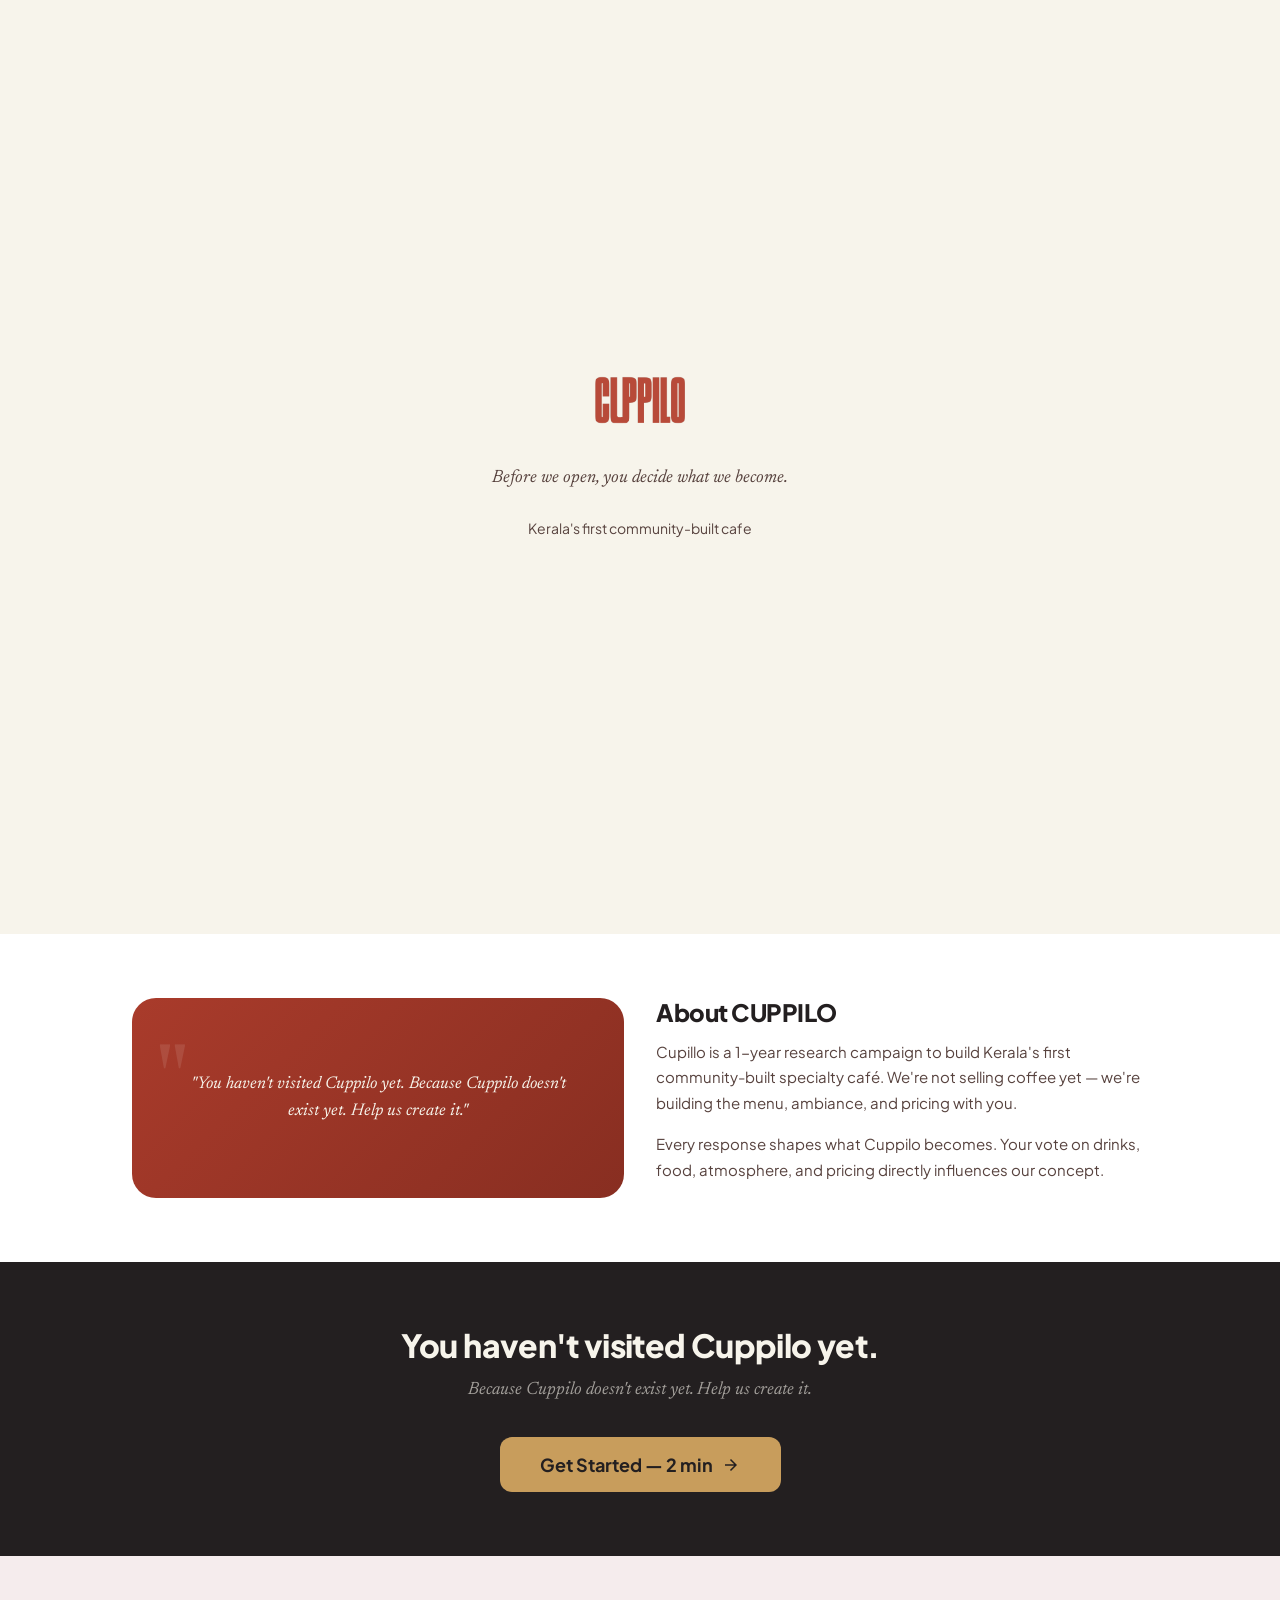
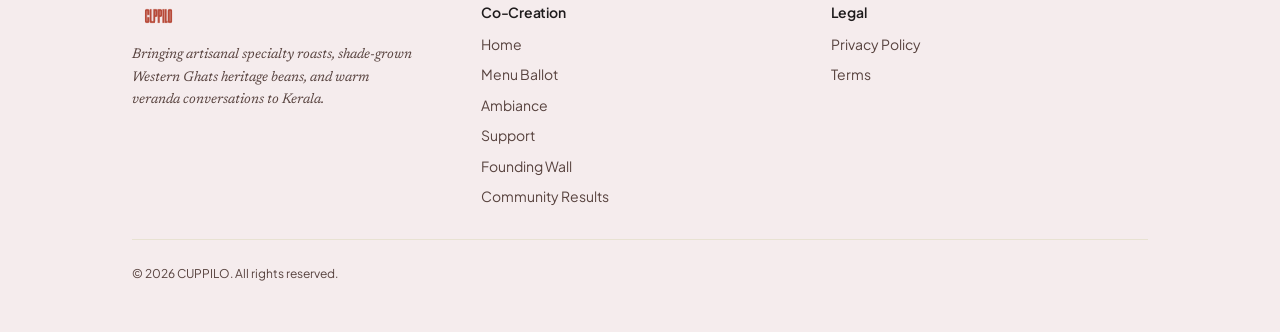
==== commit a9f89fa2: "feat: countdown timer, simplified founding wall, removed sourcing text" ====
--- a/index.html
+++ b/index.html
@@ -187,8 +187,29 @@
         </button>
         <div class="u-meta">
           <span><span class="material-symbols-outlined">groups</span> <span id="hero-count">0</span> <span data-en="people joined" data-ml="ആളുകൾ ചേർന്നു">people joined</span></span>
-          <span><span class="material-symbols-outlined">schedule</span> <span data-en="2 min · No login" data-ml="2 മിനിറ്റ് · ലോഗിൻ ഇല്ല">2 min · No login</span></span>
-        </div>
+        </div>
+        <div id="countdown" style="display:flex;align-items:center;justify-content:center;gap:1rem;margin-top:1.5rem">
+          <div style="text-align:center">
+            <div id="cd-days" style="font-size:2rem;font-weight:800;color:var(--primary);font-family:monospace;line-height:1">---</div>
+            <div style="font-size:.6875rem;font-weight:600;color:var(--on-sv);text-transform:uppercase;letter-spacing:.05em" data-en="Days" data-ml="ദിവസം">Days</div>
+          </div>
+          <div style="font-size:1.5rem;color:var(--muted);font-weight:300">:</div>
+          <div style="text-align:center">
+            <div id="cd-hours" style="font-size:2rem;font-weight:800;color:var(--primary);font-family:monospace;line-height:1">--</div>
+            <div style="font-size:.6875rem;font-weight:600;color:var(--on-sv);text-transform:uppercase;letter-spacing:.05em" data-en="Hours" data-ml="മണിക്കൂർ">Hours</div>
+          </div>
+          <div style="font-size:1.5rem;color:var(--muted);font-weight:300">:</div>
+          <div style="text-align:center">
+            <div id="cd-mins" style="font-size:2rem;font-weight:800;color:var(--primary);font-family:monospace;line-height:1">--</div>
+            <div style="font-size:.6875rem;font-weight:600;color:var(--on-sv);text-transform:uppercase;letter-spacing:.05em" data-en="Min" data-ml="മിനിറ്റ്">Min</div>
+          </div>
+          <div style="font-size:1.5rem;color:var(--muted);font-weight:300">:</div>
+          <div style="text-align:center">
+            <div id="cd-secs" style="font-size:2rem;font-weight:800;color:var(--primary);font-family:monospace;line-height:1">--</div>
+            <div style="font-size:.6875rem;font-weight:600;color:var(--on-sv);text-transform:uppercase;letter-spacing:.05em" data-en="Sec" data-ml="സെക്കൻഡ്">Sec</div>
+          </div>
+        </div>
+        <div style="font-size:.75rem;color:var(--on-sv);margin-top:.5rem" data-en="Until Cuppilo opens" data-ml="CUPPILO തുറക്കുന്നത് വരെ">Until Cuppilo opens</div>
       </div>
     </section>
 
@@ -634,10 +655,43 @@
     }
 
     // ══════════════════════════════════════════
+    //  COUNTDOWN — 356 days from tomorrow
+    // ══════════════════════════════════════════
+    function initCountdown() {
+      var tomorrow = new Date();
+      tomorrow.setDate(tomorrow.getDate() + 1);
+      tomorrow.setHours(0, 0, 0, 0);
+      var target = new Date(tomorrow.getTime() + 356 * 24 * 60 * 60 * 1000);
+
+      function update() {
+        var now = new Date();
+        var diff = target - now;
+        if (diff <= 0) {
+          document.getElementById('cd-days').textContent = '0';
+          document.getElementById('cd-hours').textContent = '00';
+          document.getElementById('cd-mins').textContent = '00';
+          document.getElementById('cd-secs').textContent = '00';
+          return;
+        }
+        var days = Math.floor(diff / (1000 * 60 * 60 * 24));
+        var hours = Math.floor((diff % (1000 * 60 * 60 * 24)) / (1000 * 60 * 60));
+        var mins = Math.floor((diff % (1000 * 60 * 60)) / (1000 * 60));
+        var secs = Math.floor((diff % (1000 * 60)) / 1000);
+        document.getElementById('cd-days').textContent = days;
+        document.getElementById('cd-hours').textContent = String(hours).padStart(2, '0');
+        document.getElementById('cd-mins').textContent = String(mins).padStart(2, '0');
+        document.getElementById('cd-secs').textContent = String(secs).padStart(2, '0');
+      }
+      update();
+      setInterval(update, 1000);
+    }
+
+    // ══════════════════════════════════════════
     //  INIT
     // ══════════════════════════════════════════
     document.addEventListener('DOMContentLoaded', function() {
       initPage('index');
+      initCountdown();
       loadTrending();
     });
   </script>
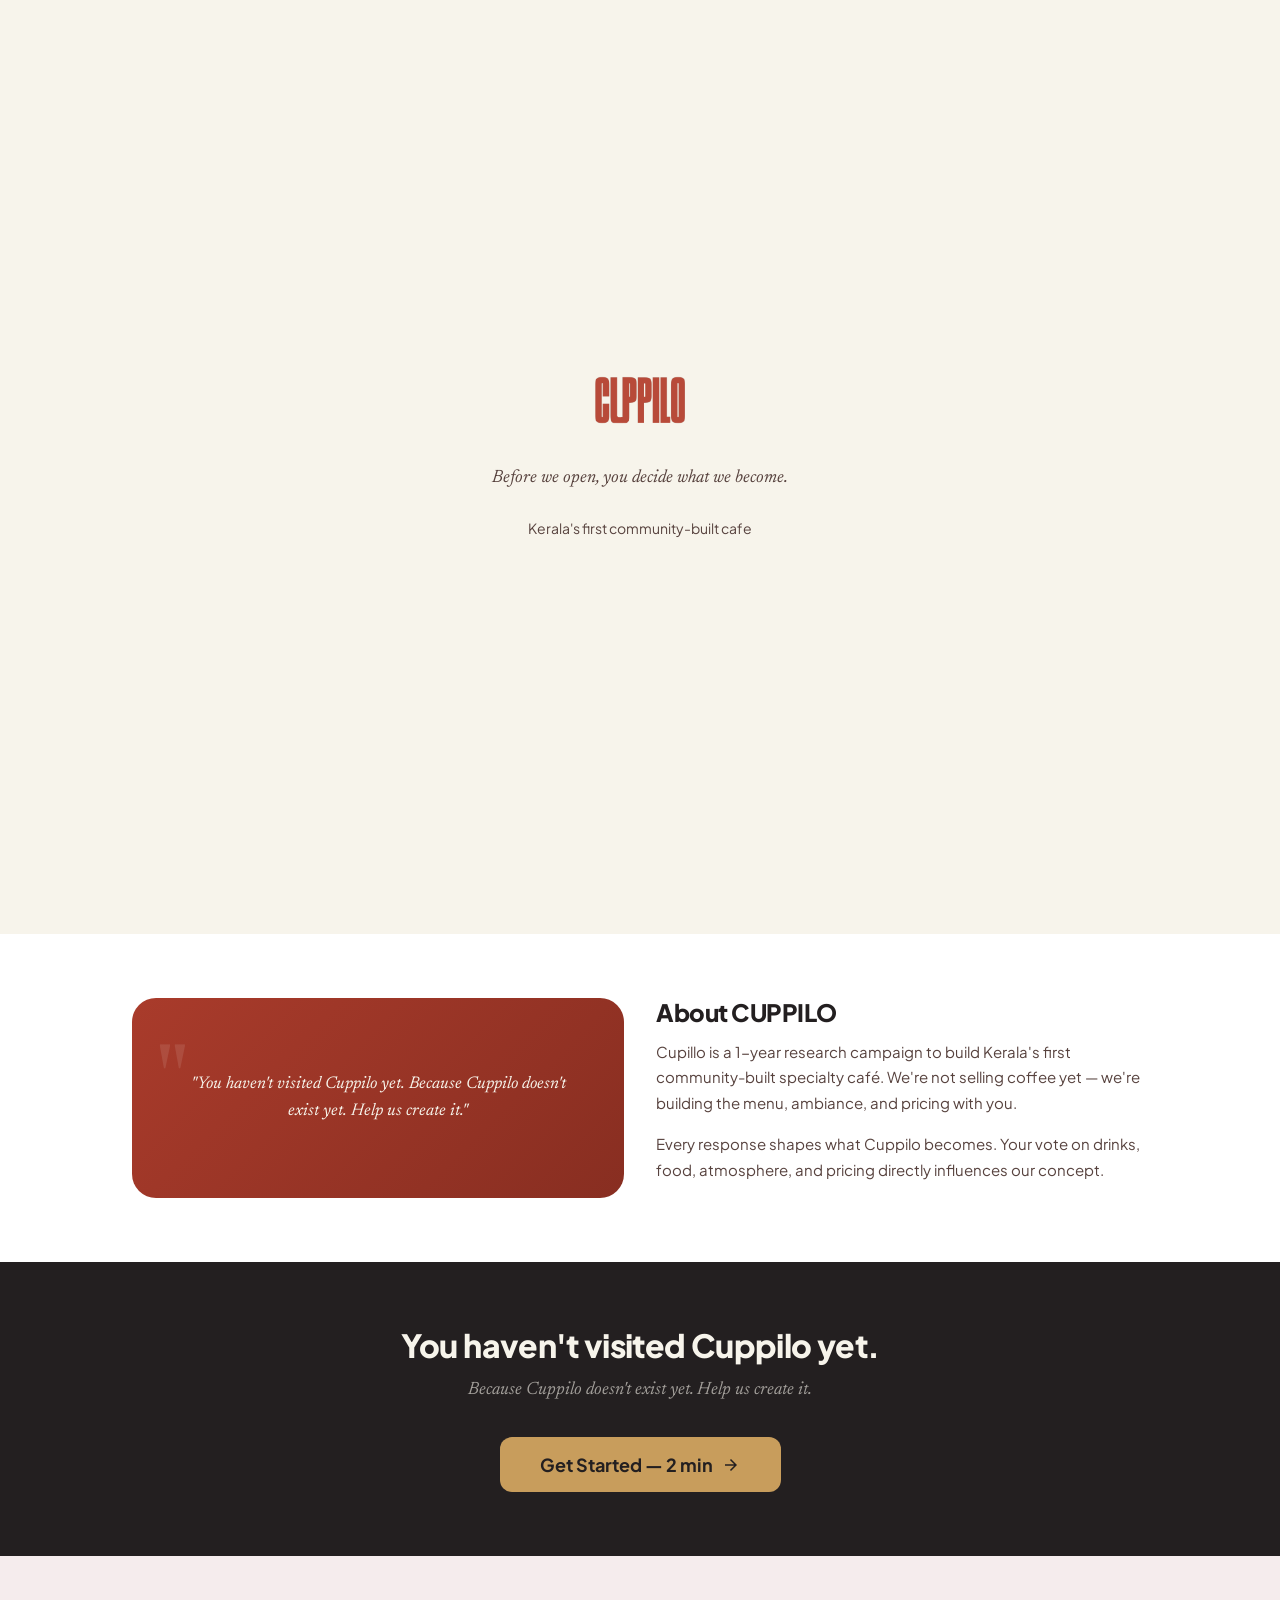
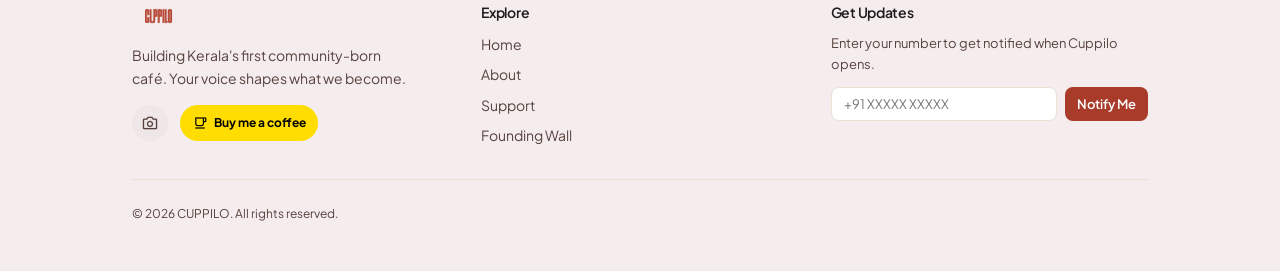
==== commit ff7acc4e: "Flip card QR, Check Position, About page, simplified Support, footer BMC → support.html" ====
--- a/index.html
+++ b/index.html
@@ -113,17 +113,27 @@
     /* Founding Card */
     .u-card-section{display:none;padding:3rem 0;text-align:center}
     .u-card-section.active{display:block}
-    .f-card{max-width:360px;margin:0 auto;background:var(--charcoal);border-radius:1.5rem;padding:2.5rem 2rem;color:var(--cream);position:relative;overflow:hidden;box-shadow:0 25px 50px -12px rgba(0,0,0,.3)}
-    .f-card::before{content:'';position:absolute;top:-40px;right:-40px;width:120px;height:120px;background:var(--primary);border-radius:50%;opacity:.15}
-    .f-card::after{content:'';position:absolute;bottom:-30px;left:-30px;width:80px;height:80px;background:var(--brass);border-radius:50%;opacity:.1}
+    .f-card{max-width:360px;margin:0 auto;perspective:1000px;cursor:pointer}
+    .f-card-inner{position:relative;width:100%;transition:transform .6s;transform-style:preserve-3d}
+    .f-card.flipped .f-card-inner{transform:rotateY(180deg)}
+    .f-card-front,.f-card-back{backface-visibility:hidden;border-radius:1.5rem;padding:2.5rem 2rem;color:var(--cream);position:relative;overflow:hidden;box-shadow:0 25px 50px -12px rgba(0,0,0,.3)}
+    .f-card-front{background:var(--charcoal)}
+    .f-card-back{background:var(--charcoal);position:absolute;top:0;left:0;right:0;transform:rotateY(180deg);display:flex;flex-direction:column;align-items:center;justify-content:center;text-align:center}
+    .f-card-front::before{content:'';position:absolute;top:-40px;right:-40px;width:120px;height:120px;background:var(--primary);border-radius:50%;opacity:.15}
+    .f-card-front::after{content:'';position:absolute;bottom:-30px;left:-30px;width:80px;height:80px;background:var(--brass);border-radius:50%;opacity:.1}
     .f-card .badge{font-size:.6875rem;font-weight:700;text-transform:uppercase;letter-spacing:.12em;color:var(--brass);margin-bottom:1.5rem}
     .f-card .logo-text{font-size:1.5rem;font-weight:800;letter-spacing:.08em;margin-bottom:.25rem}
     .f-card .subtitle{font-family:'Newsreader',serif;font-style:italic;font-size:.875rem;color:rgba(247,244,235,.6);margin-bottom:1.5rem}
     .f-card .divider{width:60px;height:2px;background:var(--brass);margin:0 auto 1rem;opacity:.4}
     .f-card .guest-label{font-size:.6875rem;text-transform:uppercase;letter-spacing:.1em;color:rgba(247,244,235,.5);margin-bottom:.25rem}
-    .f-card .guest-number{font-size:3rem;font-weight:800;color:var(--brass);line-height:1;margin-bottom:1.5rem;font-family:monospace}
-    .f-card .quote{font-family:'Newsreader',serif;font-style:italic;font-size:.875rem;color:rgba(247,244,235,.7);line-height:1.5;margin-bottom:1rem}
+    .f-card .guest-number{font-size:3rem;font-weight:800;color:var(--brass);line-height:1;margin-bottom:1rem;font-family:monospace}
+    .f-card .quote{font-family:'Newsreader',serif;font-style:italic;font-size:.875rem;color:rgba(247,244,235,.7);line-height:1.5;margin-bottom:.5rem}
     .f-card .year{font-size:.75rem;color:rgba(247,244,235,.4)}
+    .f-card .flip-hint{font-size:.6875rem;color:rgba(247,244,235,.4);margin-top:.75rem;display:flex;align-items:center;gap:.25rem}
+    .f-card .flip-hint .material-symbols-outlined{font-size:14px}
+    .f-card-back .qr-box{width:180px;height:180px;background:#fff;border-radius:1rem;padding:.75rem;margin-bottom:1rem;display:flex;align-items:center;justify-content:center}
+    .f-card-back .qr-label{font-size:.8125rem;color:rgba(247,244,235,.6);margin-bottom:.25rem}
+    .f-card-back .qr-url{font-size:.6875rem;color:var(--brass);font-family:monospace}
     .f-actions{display:flex;gap:.75rem;justify-content:center;margin-top:1.5rem;flex-wrap:wrap}
     .f-actions .btn{min-width:140px}
 
@@ -334,28 +344,40 @@
     <!-- ═══ FOUNDING GUEST CARD ═══ -->
     <section class="u-card-section" id="u-card-section">
       <div style="max-width:480px;margin:0 auto;padding:0 1rem">
-        <div class="f-card">
-          <div class="badge" data-en="FOUNDING GUEST" data-ml="സ്ഥാപക അതിഥി">FOUNDING GUEST</div>
-          <div class="logo-text">CUPPILO</div>
-          <div class="subtitle" data-en="Before the first cup" data-ml="ആദ്യ കപ്പിന് മുമ്പ്">Before the first cup</div>
-          <div class="divider"></div>
-          <div class="guest-label" data-en="You are guest number" data-ml="നിങ്ങൾ അതിഥി നമ്പറാണ്">You are guest number</div>
-          <div class="guest-number" id="guest-number">#00001</div>
-          <div class="quote" data-en="I was here before the first cup." data-ml="ഞാൻ ആദ്യ കപ്പിന് മുമ്പ് ഇവിടെ ഉണ്ടായിരുന്നു.">I was here before the first cup.</div>
-          <div class="year">2026</div>
+        <div class="f-card" id="f-card" onclick="document.getElementById('f-card').classList.toggle('flipped')">
+          <div class="f-card-inner">
+            <!-- FRONT -->
+            <div class="f-card-front">
+              <div class="badge" data-en="FOUNDING GUEST" data-ml="സ്ഥാപക അതിഥി">FOUNDING GUEST</div>
+              <div class="logo-text">CUPPILO</div>
+              <div class="subtitle" data-en="Before the first cup" data-ml="ആദ്യ കപ്പിന് മുമ്പ്">Before the first cup</div>
+              <div class="divider"></div>
+              <div class="guest-label" data-en="You are guest number" data-ml="നിങ്ങൾ അതിഥി നമ്പറാണ്">You are guest number</div>
+              <div class="guest-number" id="guest-number">#00001</div>
+              <div class="quote" data-en="I was here before the first cup." data-ml="ഞാൻ ആദ്യ കപ്പിന് മുമ്പ് ഇവിടെ ഉണ്ടായിരുന്നു.">I was here before the first cup.</div>
+              <div class="year">2026</div>
+              <div class="flip-hint"><span class="material-symbols-outlined">touch_app</span> <span data-en="Tap to flip" data-ml="ഫ്ലിപ്പ് ചെയ്യാൻ ടാപ്പ് ചെയ്യുക">Tap to flip</span></div>
+            </div>
+            <!-- BACK -->
+            <div class="f-card-back">
+              <div class="badge" data-en="YOUR QR CODE" data-ml="നിങ്ങളുടെ QR കോഡ്">YOUR QR CODE</div>
+              <div class="qr-box" id="qr-box">
+                <canvas id="qr-canvas"></canvas>
+              </div>
+              <div class="qr-label" data-en="Scan to view your founding card" data-ml="നിങ്ങളുടെ സ്ഥാപക കാർഡ് കാണാൻ സ്കാൻ ചെയ്യുക">Scan to view your founding card</div>
+              <div class="qr-url" id="qr-url">cuppilo.in</div>
+              <div class="flip-hint" style="margin-top:1rem"><span class="material-symbols-outlined">touch_app</span> <span data-en="Tap to flip back" data-ml="തിരികെ ഫ്ലിപ്പ് ചെയ്യാൻ ടാപ്പ് ചെയ്യുക">Tap to flip back</span></div>
+            </div>
+          </div>
         </div>
         <div class="f-actions">
           <button class="btn btn-primary" onclick="shareResult()">
             <span class="material-symbols-outlined" style="font-size:18px">share</span>
-            <span data-en="Share" data-ml="പങ്കിടുക">Share</span>
+            <span data-en="Share Card" data-ml="കാർഡ് പങ്കിടുക">Share Card</span>
           </button>
-          <a href="support.html" class="btn btn-outline">
-            <span class="material-symbols-outlined" style="font-size:18px">favorite</span>
-            <span data-en="Support Us" data-ml="പിന്തുണയ്ക്കുക">Support Us</span>
-          </a>
-          <a href="community-results.html" class="btn" style="background:var(--surface-h);color:var(--on-s)">
-            <span class="material-symbols-outlined" style="font-size:18px">bar_chart</span>
-            <span data-en="See Results" data-ml="ഫലങ്ങൾ കാണുക">See Results</span>
+          <a href="founding-wall.html" class="btn btn-outline">
+            <span class="material-symbols-outlined" style="font-size:18px">wall_art</span>
+            <span data-en="Check Your Position" data-ml="നിങ്ങളുടെ സ്ഥാനം പരിശോധിക്കുക">Check Your Position</span>
           </a>
         </div>
       </div>
@@ -641,6 +663,11 @@
       document.getElementById('u-bottom-cta').style.display = 'none';
       document.getElementById('u-card-section').classList.add('active');
       document.getElementById('guest-number').textContent = '#' + String(num).padStart(5,'0');
+      // Generate QR code
+      var url = window.location.origin + '/founding-wall.html';
+      var qrBox = document.getElementById('qr-box');
+      qrBox.innerHTML = '<img src="https://api.qrserver.com/v1/create-qr-code/?size=160x160&data=' + encodeURIComponent(url) + '&bgcolor=231F20&color=C89D5C" alt="QR Code" style="width:100%;height:100%;border-radius:.5rem"/>';
+      document.getElementById('qr-url').textContent = url.replace('https://','');
       window.scrollTo({top:0,behavior:'smooth'});
     }
 
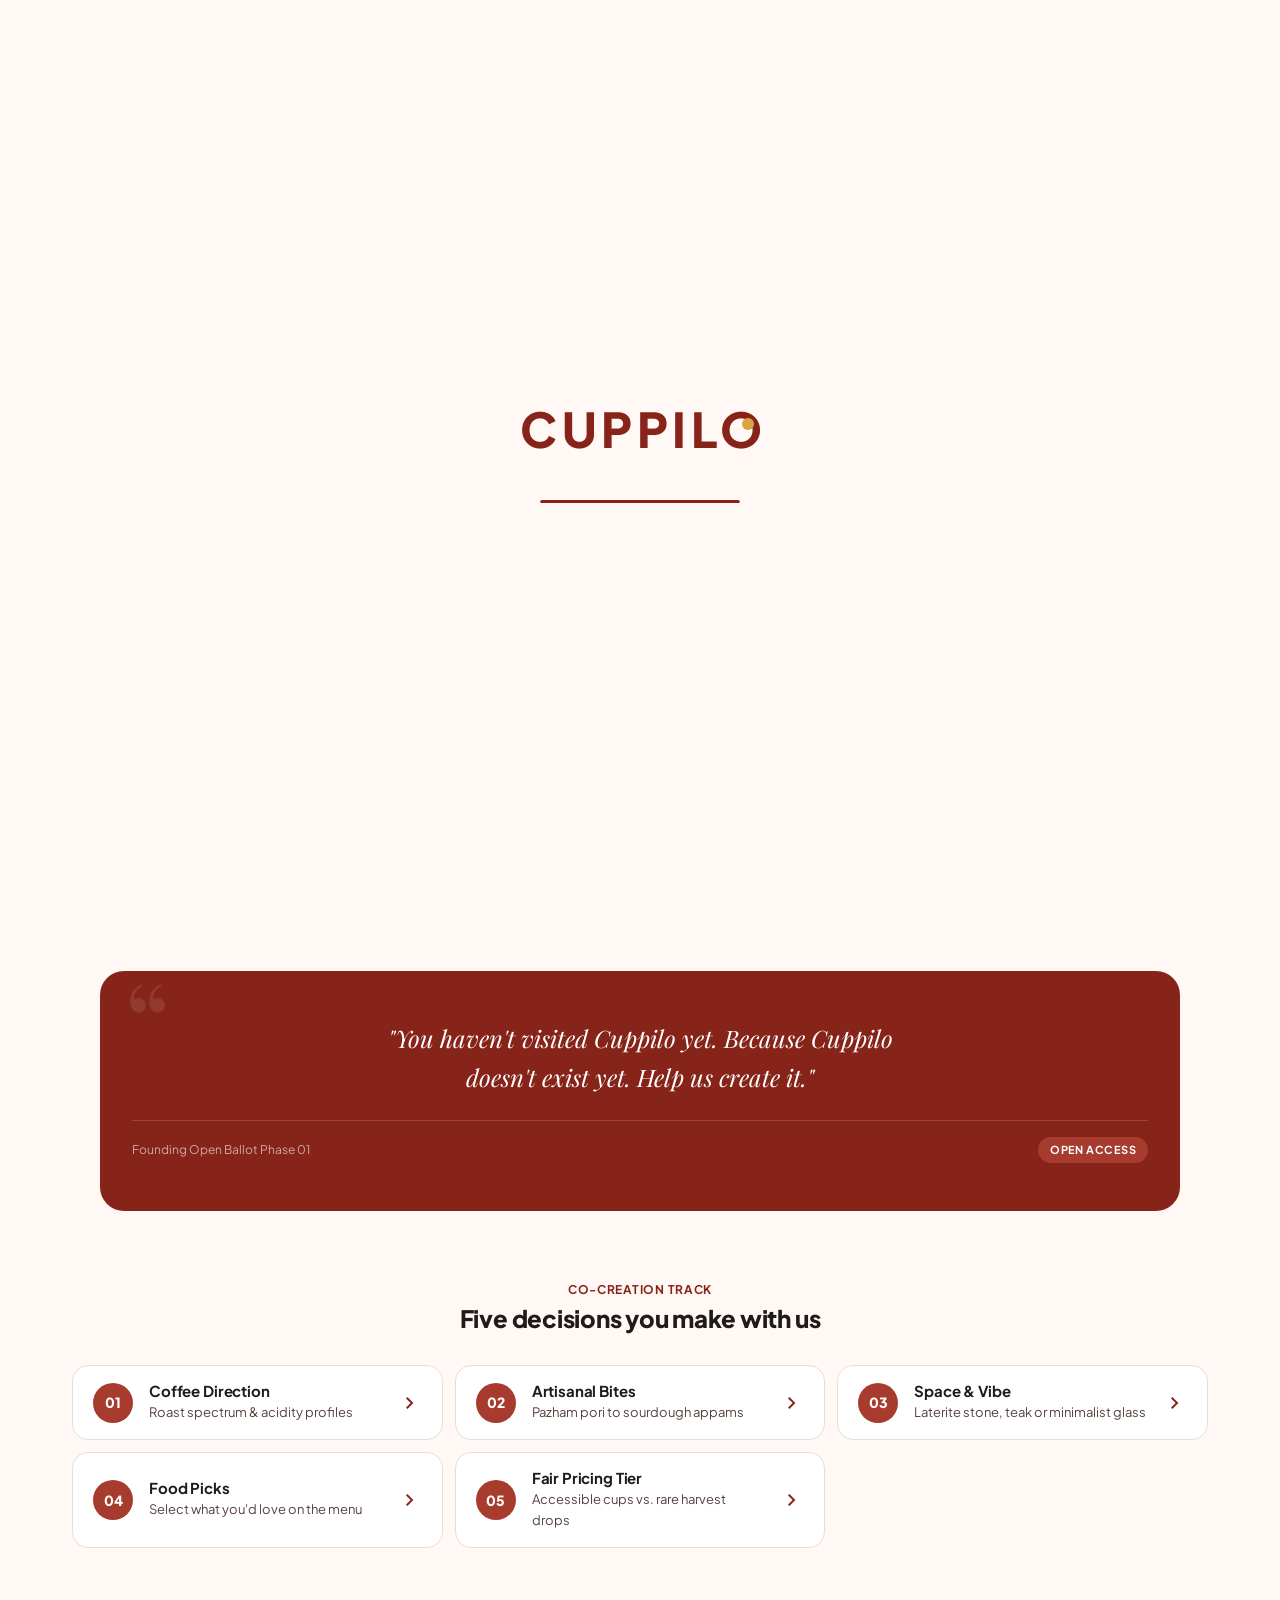
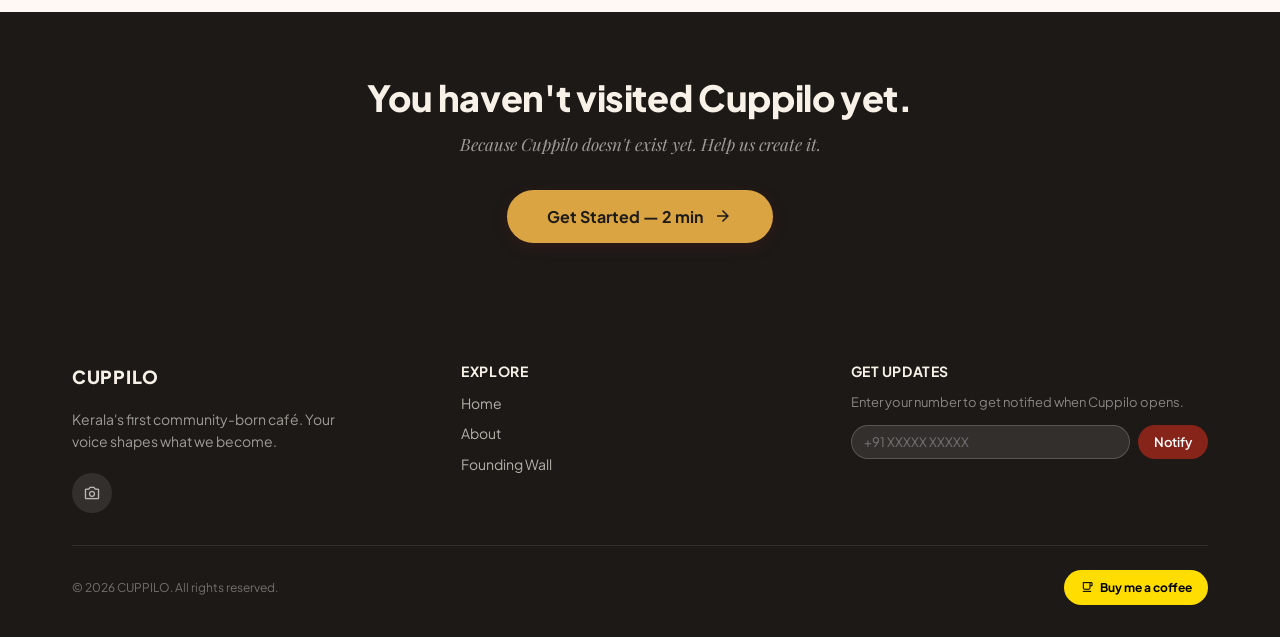
==== commit dc9b0678: "Full redesign: stitch-inspired design system, new splash (zoom+progress), minimal hero, unique QR pe" ====
--- a/index.html
+++ b/index.html
@@ -2,183 +2,46 @@
 <html lang="en" data-theme="light" data-lang="en">
 <head>
   <meta charset="utf-8"/>
-  <meta name="viewport" content="width=device-width, initial-scale=1.0"/>
+  <meta name="viewport" content="width=device-width, initial-scale=1.0, viewport-fit=cover"/>
   <title>CUPPILO — Before the first cup</title>
   <meta name="description" content="We don't have a café yet. We're building one with you. Help us create Kerala's first community-built café in under 2 minutes."/>
   <meta name="robots" content="index, follow"/>
   <link rel="canonical" href="https://cuppilo.in/"/>
-  <meta name="theme-color" content="#A93B2B"/>
+  <meta name="theme-color" content="#872419"/>
   <link rel="icon" type="image/svg+xml" href="img/favicon.svg"/>
   <meta property="og:type" content="website"/>
   <meta property="og:url" content="https://cuppilo.in/"/>
   <meta property="og:title" content="CUPPILO — Before the first cup"/>
   <meta property="og:description" content="We don't have a café yet. We're building one with you."/>
-  <meta property="og:image" content="https://cuppilo.in/img/logo-en-light.png"/>
   <meta property="og:site_name" content="CUPPILO"/>
   <meta name="twitter:card" content="summary"/>
   <link rel="preconnect" href="https://fonts.googleapis.com"/>
   <link rel="preconnect" href="https://fonts.gstatic.com" crossorigin/>
-  <link href="https://fonts.googleapis.com/css2?family=Newsreader:ital,opsz,wght@0,6..72,400..600;1,6..72,400&family=Plus+Jakarta+Sans:wght@400;500;600;700;800&display=swap" rel="stylesheet"/>
+  <link href="https://fonts.googleapis.com/css2?family=Playfair+Display:ital,wght@0,400;0,500;0,600;0,700;1,400;1,500&family=Plus+Jakarta+Sans:wght@400;500;600;700;800&display=swap" rel="stylesheet"/>
   <link href="https://fonts.googleapis.com/css2?family=Material+Symbols+Outlined:opsz,wght,FILL,GRAD@20..48,100..700,0..1,-50..200" rel="stylesheet"/>
   <link rel="stylesheet" href="css/styles.css"/>
-  <style>
-    .u-hero{min-height:calc(100vh - 56px);display:flex;align-items:center;justify-content:center;text-align:center;padding:2rem 1rem;position:relative}
-    .u-hero::before{content:'';position:absolute;top:-120px;left:50%;transform:translateX(-50%);width:500px;height:500px;background:rgba(169,59,43,.04);border-radius:50%;filter:blur(80px);pointer-events:none}
-    .u-hero-tag{font-family:'Newsreader',serif;font-style:italic;font-size:clamp(.9rem,2vw,1.125rem);color:var(--brass);margin-bottom:.5rem}
-    .u-hero h1{font-size:clamp(2rem,5vw,3.25rem);font-weight:800;color:var(--charcoal);line-height:1.1;margin-bottom:.75rem}
-    .u-hero h1 em{font-style:italic;font-family:'Newsreader',serif;color:var(--primary)}
-    .u-hero p{font-size:1rem;color:var(--on-sv);max-width:28rem;margin:0 auto 2rem;line-height:1.7}
-    .u-cta{display:inline-flex;align-items:center;gap:.5rem;padding:1rem 2.5rem;font-size:1.125rem;font-weight:700;border-radius:.75rem;background:var(--primary);color:#fff;border:none;cursor:pointer;font-family:inherit;transition:all .2s}
-    .u-cta:hover{background:var(--primary-dark);transform:translateY(-2px);box-shadow:var(--shadow-lg)}
-    .u-meta{display:flex;align-items:center;justify-content:center;gap:1.5rem;margin-top:1.5rem;font-size:.8125rem;color:var(--on-sv)}
-    .u-meta span{display:flex;align-items:center;gap:.375rem}
-    .u-meta .material-symbols-outlined{font-size:16px;color:var(--primary)}
-
-    /* Steps wrapper */
-    .u-steps{display:none;padding:2rem 0 4rem}
-    .u-steps.active{display:block}
-    .u-step{display:none;max-width:640px;margin:0 auto;padding:0 1rem}
-    .u-step.active{display:block}
-    .u-step-head{text-align:center;margin-bottom:1.5rem}
-    .u-step-head h2{font-size:1.5rem;font-weight:800;color:var(--charcoal);margin-bottom:.25rem}
-    .u-step-head p{font-size:.875rem;color:var(--on-sv)}
-
-    /* Progress bar */
-    .u-progress{display:flex;gap:.25rem;margin-bottom:2rem}
-    .u-progress .bar{flex:1;height:4px;border-radius:2px;background:var(--muted);transition:background .3s}
-    .u-progress .bar.filled{background:var(--primary)}
-
-    /* Single select cards */
-    .u-options{display:flex;flex-direction:column;gap:.75rem}
-    .u-opt{display:flex;align-items:center;gap:.75rem;padding:1rem 1.25rem;background:var(--bg-card);border:2px solid var(--muted);border-radius:.75rem;cursor:pointer;transition:all .2s}
-    .u-opt:hover{border-color:var(--primary);background:var(--surface-l)}
-    .u-opt.selected{border-color:var(--primary);background:var(--surface-l)}
-    .u-opt-icon{width:44px;height:44px;border-radius:.5rem;display:flex;align-items:center;justify-content:center;background:var(--surface-h);color:var(--on-sv);flex-shrink:0;transition:all .2s}
-    .u-opt.selected .u-opt-icon{background:var(--primary);color:#fff}
-    .u-opt-text{flex:1}
-    .u-opt-text strong{display:block;font-size:.9375rem;color:var(--on-s);margin-bottom:.125rem}
-    .u-opt-text span{font-size:.8125rem;color:var(--on-sv)}
-    .u-opt-check{width:24px;height:24px;border-radius:50%;border:2px solid var(--muted);display:flex;align-items:center;justify-content:center;flex-shrink:0;transition:all .2s}
-    .u-opt.selected .u-opt-check{background:var(--primary);border-color:var(--primary);color:#fff}
-    .u-opt-check .material-symbols-outlined{font-size:16px}
-
-    /* Multi-select grid (drinks & food) */
-    .u-multi-info{text-align:center;margin-bottom:1rem;font-size:.8125rem;color:var(--on-sv)}
-    .u-multi-info strong{color:var(--primary)}
-    .u-multi-grid{display:grid;grid-template-columns:repeat(auto-fill,minmax(260px,1fr));gap:.75rem}
-    .u-multi-card{background:var(--bg-card);border:2px solid var(--muted);border-radius:.75rem;padding:1rem;cursor:pointer;transition:all .2s;position:relative}
-    .u-multi-card:hover{border-color:var(--primary)}
-    .u-multi-card.selected{border-color:var(--primary);background:var(--surface-l)}
-    .u-multi-top{display:flex;align-items:center;gap:.625rem;margin-bottom:.375rem}
-    .u-multi-icon{width:36px;height:36px;border-radius:.5rem;display:flex;align-items:center;justify-content:center;flex-shrink:0}
-    .u-multi-icon .material-symbols-outlined{font-size:1.125rem;color:#fff}
-    .u-multi-name{font-size:.875rem;font-weight:700;color:var(--on-s)}
-    .u-multi-price{font-size:.75rem;color:var(--primary);font-weight:600}
-    .u-multi-desc{font-size:.75rem;color:var(--on-sv);line-height:1.4}
-    .u-multi-trend{display:inline-flex;align-items:center;gap:.2rem;font-size:.65rem;font-weight:700;color:var(--brass);margin-top:.375rem;padding:.15rem .5rem;background:rgba(200,157,92,.1);border-radius:9999px}
-    .u-multi-trend .material-symbols-outlined{font-size:12px}
-    .u-multi-check{position:absolute;top:.75rem;right:.75rem;width:22px;height:22px;border-radius:50%;border:2px solid var(--muted);display:flex;align-items:center;justify-content:center;transition:all .2s}
-    .u-multi-card.selected .u-multi-check{background:var(--primary);border-color:var(--primary);color:#fff}
-    .u-multi-check .material-symbols-outlined{font-size:14px}
-
-    /* Ambiance theme cards */
-    .u-amb-grid{display:grid;grid-template-columns:1fr;gap:1rem}
-    @media(min-width:640px){.u-amb-grid{grid-template-columns:1fr 1fr}}
-    .u-amb-card{border-radius:1rem;overflow:hidden;cursor:pointer;border:3px solid var(--muted);transition:all .3s;position:relative}
-    .u-amb-card:hover{transform:translateY(-3px)}
-    .u-amb-card.selected{border-color:var(--brass);box-shadow:0 0 0 3px rgba(200,157,92,.3)}
-    .u-amb-visual{height:120px;display:flex;align-items:center;justify-content:center;position:relative}
-    .u-amb-visual .material-symbols-outlined{font-size:2.5rem;color:rgba(255,255,255,.8)}
-    .u-amb-body{padding:1rem;background:var(--bg-card)}
-    .u-amb-name{font-size:1rem;font-weight:700;color:var(--on-s);margin-bottom:.125rem}
-    .u-amb-desc{font-size:.8125rem;color:var(--on-sv);line-height:1.5}
-    .u-amb-tags{display:flex;flex-wrap:wrap;gap:.375rem;margin-top:.5rem}
-    .u-amb-tag{font-size:.625rem;font-weight:600;padding:.15rem .5rem;border-radius:9999px;background:var(--surface-h);color:var(--on-sv)}
-    .u-amb-check{position:absolute;top:.75rem;right:.75rem;width:28px;height:28px;border-radius:50%;background:rgba(255,255,255,.2);border:2px solid rgba(255,255,255,.4);display:flex;align-items:center;justify-content:center;backdrop-filter:blur(4px);transition:all .2s}
-    .u-amb-card.selected .u-amb-check{background:var(--brass);border-color:var(--brass);color:var(--charcoal)}
-
-    /* Custom ambiance input */
-    .u-custom-wrap{margin-top:1rem;display:none}
-    .u-custom-wrap.show{display:block}
-    .u-custom-input{width:100%;padding:.75rem 1rem;border:1.5px solid var(--muted);border-radius:.75rem;background:var(--bg-card);color:var(--on-s);font-size:.875rem;font-family:inherit;box-sizing:border-box}
-    .u-custom-input:focus{outline:none;border-color:var(--primary)}
-    .u-custom-label{font-size:.75rem;color:var(--on-sv);margin-bottom:.375rem;display:block}
-
-    /* Nav buttons */
-    .u-nav{display:flex;gap:.75rem;margin-top:2rem}
-    .u-nav .u-cta{flex:1;font-size:.9375rem;padding:.875rem}
-    .u-nav .u-back{background:transparent;border:1.5px solid var(--muted);color:var(--on-sv)}
-    .u-nav .u-back:hover{background:var(--surface-h)}
-
-    /* Founding Card */
-    .u-card-section{display:none;padding:3rem 0;text-align:center}
-    .u-card-section.active{display:block}
-    .f-card{max-width:360px;margin:0 auto;perspective:1000px;cursor:pointer}
-    .f-card-inner{position:relative;width:100%;transition:transform .6s;transform-style:preserve-3d}
-    .f-card.flipped .f-card-inner{transform:rotateY(180deg)}
-    .f-card-front,.f-card-back{backface-visibility:hidden;border-radius:1.5rem;padding:2.5rem 2rem;color:var(--cream);position:relative;overflow:hidden;box-shadow:0 25px 50px -12px rgba(0,0,0,.3)}
-    .f-card-front{background:var(--charcoal)}
-    .f-card-back{background:var(--charcoal);position:absolute;top:0;left:0;right:0;transform:rotateY(180deg);display:flex;flex-direction:column;align-items:center;justify-content:center;text-align:center}
-    .f-card-front::before{content:'';position:absolute;top:-40px;right:-40px;width:120px;height:120px;background:var(--primary);border-radius:50%;opacity:.15}
-    .f-card-front::after{content:'';position:absolute;bottom:-30px;left:-30px;width:80px;height:80px;background:var(--brass);border-radius:50%;opacity:.1}
-    .f-card .badge{font-size:.6875rem;font-weight:700;text-transform:uppercase;letter-spacing:.12em;color:var(--brass);margin-bottom:1.5rem}
-    .f-card .logo-text{font-size:1.5rem;font-weight:800;letter-spacing:.08em;margin-bottom:.25rem}
-    .f-card .subtitle{font-family:'Newsreader',serif;font-style:italic;font-size:.875rem;color:rgba(247,244,235,.6);margin-bottom:1.5rem}
-    .f-card .divider{width:60px;height:2px;background:var(--brass);margin:0 auto 1rem;opacity:.4}
-    .f-card .guest-label{font-size:.6875rem;text-transform:uppercase;letter-spacing:.1em;color:rgba(247,244,235,.5);margin-bottom:.25rem}
-    .f-card .guest-number{font-size:3rem;font-weight:800;color:var(--brass);line-height:1;margin-bottom:1rem;font-family:monospace}
-    .f-card .quote{font-family:'Newsreader',serif;font-style:italic;font-size:.875rem;color:rgba(247,244,235,.7);line-height:1.5;margin-bottom:.5rem}
-    .f-card .year{font-size:.75rem;color:rgba(247,244,235,.4)}
-    .f-card .flip-hint{font-size:.6875rem;color:rgba(247,244,235,.4);margin-top:.75rem;display:flex;align-items:center;gap:.25rem}
-    .f-card .flip-hint .material-symbols-outlined{font-size:14px}
-    .f-card-back .qr-box{width:180px;height:180px;background:#fff;border-radius:1rem;padding:.75rem;margin-bottom:1rem;display:flex;align-items:center;justify-content:center}
-    .f-card-back .qr-label{font-size:.8125rem;color:rgba(247,244,235,.6);margin-bottom:.25rem}
-    .f-card-back .qr-url{font-size:.6875rem;color:var(--brass);font-family:monospace}
-    .f-actions{display:flex;gap:.75rem;justify-content:center;margin-top:1.5rem;flex-wrap:wrap}
-    .f-actions .btn{min-width:140px}
-
-    /* Trending live badge */
-    .u-live-badge{display:inline-flex;align-items:center;gap:.375rem;font-size:.75rem;font-weight:600;color:var(--primary);margin-bottom:1rem;padding:.375rem .75rem;background:rgba(169,59,43,.06);border-radius:9999px}
-    .u-live-dot{width:8px;height:8px;border-radius:50%;background:var(--primary);animation:pulse 1.5s infinite}
-    @keyframes pulse{0%,100%{opacity:1}50%{opacity:.4}}
-
-    /* Bottom CTA */
-    .u-bottom-cta{padding:4rem 0;text-align:center;background:var(--charcoal);color:var(--cream)}
-    .u-bottom-cta h2{font-size:clamp(1.5rem,3vw,2rem);font-weight:800;margin-bottom:.75rem}
-    .u-bottom-cta p{font-family:'Newsreader',serif;font-style:italic;font-size:1.125rem;color:rgba(247,244,235,.6);margin-bottom:2rem}
-
-    /* About */
-    .u-about{padding:4rem 0;background:var(--bg-card)}
-    .u-about-grid{display:grid;grid-template-columns:1fr;gap:2rem;align-items:center}
-    @media(min-width:768px){.u-about-grid{grid-template-columns:1fr 1fr}}
-    .u-about-quote{background:linear-gradient(135deg,var(--primary),var(--primary-dark));border-radius:1.5rem;padding:2.5rem;color:var(--cream);min-height:200px;display:flex;align-items:center;justify-content:center;position:relative;overflow:hidden}
-    .u-about-quote::before{content:'"';position:absolute;top:1rem;left:1.5rem;font-size:6rem;color:rgba(255,255,255,.1);font-family:'Newsreader',serif}
-    .u-about-quote blockquote{font-family:'Newsreader',serif;font-style:italic;font-size:1.0625rem;line-height:1.6;text-align:center;padding:0 1rem;position:relative;z-index:1}
-    .u-about-text h2{font-size:1.5rem;font-weight:800;color:var(--charcoal);margin-bottom:.75rem}
-    .u-about-text p{font-size:.9375rem;color:var(--on-sv);line-height:1.7;margin-bottom:1rem}
-
-    @media(max-width:640px){
-      .u-meta{flex-direction:column;gap:.5rem}
-      .u-multi-grid{grid-template-columns:1fr}
-      .f-card{margin:0 .5rem}
-      .f-actions{flex-direction:column}
-      .f-actions .btn{width:100%}
-    }
-  </style>
 </head>
 <body>
 
+  <!-- ═══ SPLASH ═══ -->
   <div class="splash-screen" id="splash-screen">
-    <img src="img/logo-en-light.png" alt="CUPPILO" class="splash-logo">
-    <div class="splash-text" data-en="Before we open, you decide what we become." data-ml="തുറക്കുന്നതിന് മുമ്പ്, നിങ്ങൾ നിർണ്ണയിക്കുന്നു നമ്മൾ എന്താകണമെന്ന്.">Before we open, you decide what we become.</div>
-    <div class="splash-sub" data-en="Kerala's first community-built cafe" data-ml="കേരളത്തിലെ ആദ്യ കമ്മ്യൂണിറ്റി-നിർമ്മിച്ച കഫേ">Kerala's first community-built cafe</div>
+    <div class="splash-logo-wrap">
+      <svg class="splash-logo" viewBox="0 0 160 48" fill="none" xmlns="http://www.w3.org/2000/svg">
+        <text x="0" y="34" font-family="'Plus Jakarta Sans',system-ui,sans-serif" font-weight="900" font-size="32" letter-spacing="3" fill="var(--primary)">CUPPILO</text>
+        <circle cx="152" cy="18" r="4" fill="var(--brass)"/>
+      </svg>
+    </div>
+    <div class="splash-progress"><div class="splash-progress-fill"></div></div>
   </div>
+
+  <!-- ═══ NAME ENTRY ═══ -->
   <div class="name-card-overlay" id="name-card-overlay">
     <div class="name-card">
-      <h2 data-en="Welcome to CUPPILO" data-ml="CUPPILO-യിലേക്ക് സ്വാഗതം">Welcome to CUPPILO</h2>
-      <p data-en="What should we call you?" data-ml="നിങ്ങളെ എന്താണ് വിളിക്കേണ്ടത്?">What should we call you?</p>
+      <span class="material-symbols-outlined" style="font-size:40px;color:var(--primary);margin-bottom:.75rem">waving_hand</span>
+      <h2>Welcome to CUPPILO</h2>
+      <p>What should we call you?</p>
       <input type="text" id="name-card-input" class="input" placeholder="Your name" maxlength="30" onkeydown="if(event.key==='Enter')submitName()">
-      <button class="btn btn-primary" onclick="submitName()" data-en="Get Started" data-ml="ആരംഭിക്കുക">Get Started</button>
+      <button class="btn btn-primary" onclick="submitName()">Get Started</button>
     </div>
   </div>
 
@@ -186,40 +49,79 @@
 
   <main>
     <!-- ═══ HERO ═══ -->
-    <section class="u-hero" id="hero">
+    <section class="hero" id="hero">
       <div>
-        <div class="u-hero-tag" data-en="Kerala's first community-built café" data-ml="കേരളത്തിലെ ആദ്യ കമ്മ്യൂണിറ്റി-നിർമ്മിച്ച കഫേ">Kerala's first community-built café</div>
-        <h1><span data-en="The café that doesn't exist" data-ml="നിലവിലില്ലാത്ത കഫേ">The café that doesn't exist</span><br><em data-en="...yet." data-ml="...ഇതുവരെ.">...yet.</em></h1>
-        <p data-en="We're researching what Kerala actually wants. Your voice shapes our menu, ambiance, and pricing. It takes 2 minutes." data-ml="കേരളം യഥാർത്ഥത്തിൽ എന്താണ് ആഗ്രഹിക്കുന്നതെന്ന് ഞങ്ങൾ ഗവേഷണം ചെയ്യുന്നു. നിങ്ങളുടെ ശബ്ദം ഞങ്ങളുടെ മെനു, അന്തരീക്ഷം, വില എന്നിവ രൂപപ്പെടുത്തുന്നു. 2 മിനിറ്റ് മതി.">We're researching what Kerala actually wants. Your voice shapes our menu, ambiance, and pricing. It takes 2 minutes.</p>
-        <button class="u-cta" onclick="startSurvey()">
-          <span data-en="Get Started — 2 min" data-ml="ആരംഭിക്കുക — 2 മിനിറ്റ്">Get Started — 2 min</span>
+        <div class="hero-badge">
+          <span class="dot"></span>
+          <span data-en="Kerala's first community-built café" data-ml="\u0D15\u0D47\u0D30\u0D33\u0D32\u0D24\u0D4D\u0D24\u0D3F\u0D32\u0D46 \u0D06\u0D26\u0D4D\u0D2F \u0D15\u0D2E\u0D4D\u0D2E\u0D4D\u0D2F\u0D42\u0D23\u0D3F\u0D1F\u0D3F-\u0D28\u0D3F\u0D30\u0D4D\u0D2E\u0D4D\u0D3F\u0D1A\u0D4D\u0D1A \u0D15\u0D2B\u0D47">Kerala's first community-built café</span>
+        </div>
+        <h1 data-en="The café that doesn't exist <em>...yet.</em>" data-ml="\u0D28\u0D3F\u0D32\u0D3F\u0D32\u0D3F\u0D32\u0D3F\u0D32\u0D3F\u0D32\u0D32\u0D4D\u0D24\u0D4D \u0D15\u0D2B\u0D47 <em>...\u0D07\u0D24\u0D41\u0D35\u0D30\u0D46.</em>">The café that doesn't exist <em>...yet.</em></h1>
+        <p data-en="A participatory roastery experiment. We're asking Kerala what they actually want — the drinks, the food, the vibe, the pricing. Every answer shapes what we build." data-ml="\u0D15\u0D47\u0D30\u0D32\u0D3E \u0D2F\u0D3E\u0D25\u0D3E\u0D30\u0D4D\u0D24\u0D4D\u0D24 \u0D0E\u0D28\u0D4D\u0D24 \u0D06\u0D17\u0D4D\u0D30\u0D39\u0D3F\u0D1A\u0D4D\u0D1A\u0D41\u0D28\u0D4D\u0D24\u0D4D \u0D1A\u0D4B\u0D26\u0D3F\u0D15\u0D4D\u0D15\u0D41\u0D28\u0D4D\u0D24\u0D41. \u0D2A\u0D3E\u0D28\u0D40\u0D2F\u0D19\u0D4D\u0D23\u0D3E\u0D32\u0D4D, \u0D2D\u0D15\u0D4D\u0D37\u0D23\u0D02, \u0D35\u0D48\u0D2A\u0D4D, \u0D35\u0D3F\u0D32.">A participatory roastery experiment. We're asking Kerala what they actually want — the drinks, the food, the vibe, the pricing. Every answer shapes what we build.</p>
+        <button class="hero-cta" onclick="startSurvey()">
+          <span data-en="Get Started — 2 min" data-ml="\u0D06\u0D30\u0D02\u0D2D\u0D3F\u0D15\u0D4D\u0D15\u0D41\u0D15 — 2 \u0D2E\u0D3F\u0D23\u0D3F\u0D1F\u0D4D">Get Started — 2 min</span>
           <span class="material-symbols-outlined" style="font-size:20px">arrow_forward</span>
         </button>
-        <div class="u-meta">
-          <span><span class="material-symbols-outlined">groups</span> <span id="hero-count">0</span> <span data-en="people joined" data-ml="ആളുകൾ ചേർന്നു">people joined</span></span>
-        </div>
-        <div id="countdown" style="display:flex;align-items:center;justify-content:center;gap:1rem;margin-top:1.5rem">
-          <div style="text-align:center">
-            <div id="cd-days" style="font-size:2rem;font-weight:800;color:var(--primary);font-family:monospace;line-height:1">---</div>
-            <div style="font-size:.6875rem;font-weight:600;color:var(--on-sv);text-transform:uppercase;letter-spacing:.05em" data-en="Days" data-ml="ദിവസം">Days</div>
-          </div>
-          <div style="font-size:1.5rem;color:var(--muted);font-weight:300">:</div>
-          <div style="text-align:center">
-            <div id="cd-hours" style="font-size:2rem;font-weight:800;color:var(--primary);font-family:monospace;line-height:1">--</div>
-            <div style="font-size:.6875rem;font-weight:600;color:var(--on-sv);text-transform:uppercase;letter-spacing:.05em" data-en="Hours" data-ml="മണിക്കൂർ">Hours</div>
-          </div>
-          <div style="font-size:1.5rem;color:var(--muted);font-weight:300">:</div>
-          <div style="text-align:center">
-            <div id="cd-mins" style="font-size:2rem;font-weight:800;color:var(--primary);font-family:monospace;line-height:1">--</div>
-            <div style="font-size:.6875rem;font-weight:600;color:var(--on-sv);text-transform:uppercase;letter-spacing:.05em" data-en="Min" data-ml="മിനിറ്റ്">Min</div>
-          </div>
-          <div style="font-size:1.5rem;color:var(--muted);font-weight:300">:</div>
-          <div style="text-align:center">
-            <div id="cd-secs" style="font-size:2rem;font-weight:800;color:var(--primary);font-family:monospace;line-height:1">--</div>
-            <div style="font-size:.6875rem;font-weight:600;color:var(--on-sv);text-transform:uppercase;letter-spacing:.05em" data-en="Sec" data-ml="സെക്കൻഡ്">Sec</div>
-          </div>
-        </div>
-        <div style="font-size:.75rem;color:var(--on-sv);margin-top:.5rem" data-en="Until Cuppilo opens" data-ml="CUPPILO തുറക്കുന്നത് വരെ">Until Cuppilo opens</div>
+        <div class="hero-meta">
+          <span><span class="material-symbols-outlined">groups</span> <span id="hero-count">0</span> <span data-en="people joined" data-ml="\u0D06\u0D33\u0D41\u0D15\u0D3E\u0D33 \u0D1A\u0D47\u0D30\u0D4D\u0D28\u0D41">people joined</span></span>
+        </div>
+        <div class="countdown" id="countdown">
+          <div class="countdown-item"><div class="countdown-val" id="cd-days">---</div><div class="countdown-label" data-en="Days" data-ml="\u0D26\u0D3F\u0D35\u0D38\u0D02">Days</div></div>
+          <div class="countdown-sep">:</div>
+          <div class="countdown-item"><div class="countdown-val" id="cd-hours">--</div><div class="countdown-label" data-en="Hours" data-ml="\u0D2E\u0D23\u0D3F\u0D15\u0D4D\u0D15\u0D42\u0D30\u0D4D">Hours</div></div>
+          <div class="countdown-sep">:</div>
+          <div class="countdown-item"><div class="countdown-val" id="cd-mins">--</div><div class="countdown-label" data-en="Min" data-ml="\u0D2E\u0D3F\u0D23\u0D3F\u0D1F\u0D4D">Min</div></div>
+          <div class="countdown-sep">:</div>
+          <div class="countdown-item"><div class="countdown-val" id="cd-secs">--</div><div class="countdown-label" data-en="Sec" data-ml="\u0D38\u0D46\u0D15\u0D4D\u0D15\u0D28\u0D4D\u0D1F\u0D4D">Sec</div></div>
+        </div>
+        <div style="font-size:.75rem;color:var(--on-sv);margin-top:.5rem" data-en="Until Cuppilo opens" data-ml="CUPPILO \u0D24\u0D41\u0D31\u0D15\u0D4D\u0D15\u0D41\u0D28\u0D4D\u0D24\u0D4D \u0D35\u0D30\u0D46">Until Cuppilo opens</div>
+      </div>
+    </section>
+
+    <!-- ═══ QUOTE ═══ -->
+    <section style="padding:2rem 1rem">
+      <div class="quote-card">
+        <blockquote data-en="&quot;You haven't visited Cuppilo yet. Because Cuppilo doesn't exist yet. Help us create it.&quot;" data-ml="&quot;\u0D28\u0D3F\u0D19\u0D4D\u0D19\u0D33\u0D4D \u0D07\u0D24\u0D41\u0D35\u0D30\u0D46 CUPPILO \u0D38\u0D28\u0D4D\u0D26\u0D30\u0D4D\u0D36\u0D3F\u0D1A\u0D4D\u0D1A\u0D3F\u0D1F\u0D4D\u0D1F\u0D3F\u0D32\u0D4D. \u0D15\u0D3E\u0D30\u0D23\u0D02 CUPPILO \u0D07\u0D2A\u0D4D\u0D2A\u0D4B\u0D32\u0D4D \u0D28\u0D3F\u0D32\u0D3F\u0D32\u0D3F\u0D32\u0D3F\u0D32\u0D3F\u0D32\u0D3F\u0D32\u0D4D\u0D24\u0D4D. \u0D05\u0D24\u0D4D \u0D38\u0D43\u0D37\u0D4D\u0D1F\u0D3F\u0D15\u0D4D\u0D15\u0D3E\u0D28\u0D4D \u0D38\u0D39\u0D3E\u0D2F\u0D3F\u0D15\u0D4D\u0D15\u0D42.&quot;">"You haven't visited Cuppilo yet. Because Cuppilo doesn't exist yet. Help us create it."</blockquote>
+        <div class="quote-meta">
+          <span>Founding Open Ballot Phase 01</span>
+          <span class="badge" data-en="Open Access" data-ml="\u0D13\u0D2A\u0D28\u0D4D \u0D06\u0D15\u0D4D\u0D38\u0D46\u0D38\u0D4D">Open Access</span>
+        </div>
+      </div>
+    </section>
+
+    <!-- ═══ STEPS ═══ -->
+    <section style="padding:2rem 1rem">
+      <div class="container">
+        <div style="text-align:center;margin-bottom:1.5rem">
+          <span style="font-size:.75rem;font-weight:700;text-transform:uppercase;letter-spacing:.06em;color:var(--primary)" data-en="Co-Creation Track" data-ml="\u0D38\u0D39\u0D15\u0D3E\u0D30\u0D4D\u0D2F \u0D1F\u0D4D\u0D31\u0D3E\u0D15\u0D4D">Co-Creation Track</span>
+          <h2 style="font-size:1.5rem;font-weight:800;color:var(--charcoal);margin-top:.25rem" data-en="Five decisions you make with us" data-ml="\u0D05\u0D2F\u0D3E\u0D36 \u0D24\u0D40\u0D31\u0D4D\u0D2E\u0D3E\u0D28\u0D42\u0D13\u0D1F\u0D41\u0D28\u0D4D\u0D24 \u0D28\u0D3F\u0D19\u0D4D\u0D19\u0D3D \u0D1E\u0D2E\u0D4D\u0D2E\u0D3E\u0D2F\u0D4D">Five decisions you make with us</h2>
+        </div>
+        <div class="steps-track">
+          <a class="step-item" href="#" onclick="startSurvey();return false">
+            <div class="step-num">01</div>
+            <div class="step-text"><h3>Coffee Direction</h3><p>Roast spectrum & acidity profiles</p></div>
+            <span class="material-symbols-outlined step-arrow">chevron_right</span>
+          </a>
+          <a class="step-item" href="#" onclick="startSurvey();return false">
+            <div class="step-num">02</div>
+            <div class="step-text"><h3>Artisanal Bites</h3><p>Pazham pori to sourdough appams</p></div>
+            <span class="material-symbols-outlined step-arrow">chevron_right</span>
+          </a>
+          <a class="step-item" href="#" onclick="startSurvey();return false">
+            <div class="step-num">03</div>
+            <div class="step-text"><h3>Space & Vibe</h3><p>Laterite stone, teak or minimalist glass</p></div>
+            <span class="material-symbols-outlined step-arrow">chevron_right</span>
+          </a>
+          <a class="step-item" href="#" onclick="startSurvey();return false">
+            <div class="step-num">04</div>
+            <div class="step-text"><h3>Food Picks</h3><p>Select what you'd love on the menu</p></div>
+            <span class="material-symbols-outlined step-arrow">chevron_right</span>
+          </a>
+          <a class="step-item" href="#" onclick="startSurvey();return false">
+            <div class="step-num">05</div>
+            <div class="step-text"><h3>Fair Pricing Tier</h3><p>Accessible cups vs. rare harvest drops</p></div>
+            <span class="material-symbols-outlined step-arrow">chevron_right</span>
+          </a>
+        </div>
       </div>
     </section>
 
@@ -228,184 +130,162 @@
       <div style="max-width:640px;margin:0 auto;padding:0 1rem">
         <div class="u-progress" id="u-progress"></div>
 
-        <!-- STEP 1: Café Type -->
+        <!-- STEP 1 -->
         <div class="u-step active" data-step="1">
           <div class="u-step-head">
-            <h2 data-en="What kind of café do you dream of?" data-ml="നിങ്ങൾ ആഗ്രഹിക്കുന്ന തരം കഫേ ഏതാണ്?">What kind of café do you dream of?</h2>
-            <p data-en="Pick the one that feels right" data-ml="ശരിയായത് തിരഞ്ഞെടുക്കുക">Pick the one that feels right</p>
+            <h2>What kind of café do you dream of?</h2>
+            <p>Pick the one that feels right</p>
           </div>
           <div class="u-options">
             <label class="u-opt" onclick="selectSingle(this,'cafe_type','specialty')">
               <input type="radio" name="cafe_type" value="specialty">
               <div class="u-opt-icon"><span class="material-symbols-outlined">local_cafe</span></div>
-              <div class="u-opt-text"><strong data-en="Specialty Coffee" data-ml="സ്പെഷ്യൽറ്റി കാപ്പി">Specialty Coffee</strong><span data-en="Single-origin, pour-over, latte art" data-ml="സിംഗിൾ ഓറിജിൻ, പോർ ഓവർ, ലാറ്റെ ആർട്ട്">Single-origin, pour-over, latte art</span></div>
+              <div class="u-opt-text"><strong>Specialty Coffee</strong><span>Single-origin, pour-over, latte art</span></div>
               <div class="u-opt-check"><span class="material-symbols-outlined">check</span></div>
             </label>
             <label class="u-opt" onclick="selectSingle(this,'cafe_type','traditional')">
               <input type="radio" name="cafe_type" value="traditional">
               <div class="u-opt-icon"><span class="material-symbols-outlined">emoji_food_beverage</span></div>
-              <div class="u-opt-text"><strong data-en="Traditional Kerala" data-ml="പരമ്പരാഗത കേരളം">Traditional Kerala</strong><span data-en="Filter kaapi, chai, Malabar snacks" data-ml="ഫിൽട്ടർ കാപ്പി, ചായ, മലബാർ സ്നാക്കുകൾ">Filter kaapi, chai, Malabar snacks</span></div>
+              <div class="u-opt-text"><strong>Traditional Kerala</strong><span>Filter kaapi, chai, Malabar snacks</span></div>
               <div class="u-opt-check"><span class="material-symbols-outlined">check</span></div>
             </label>
             <label class="u-opt" onclick="selectSingle(this,'cafe_type','fusion')">
               <input type="radio" name="cafe_type" value="fusion">
               <div class="u-opt-icon"><span class="material-symbols-outlined">auto_awesome</span></div>
-              <div class="u-opt-text"><strong data-en="Modern Fusion" data-ml="ആധുനിക ഫ്യൂഷൻ">Modern Fusion</strong><span data-en="Karupatti latte, jackfruit cold brew" data-ml="കരുപ്പട്ടി ലാറ്റെ, ചക്ക കോൾഡ് ബ്രൂ">Karupatti latte, jackfruit cold brew</span></div>
+              <div class="u-opt-text"><strong>Modern Fusion</strong><span>Karupatti latte, jackfruit cold brew</span></div>
               <div class="u-opt-check"><span class="material-symbols-outlined">check</span></div>
             </label>
           </div>
           <div class="u-nav">
-            <button class="u-cta u-back" onclick="prevStep()" style="display:none" data-en="Back" data-ml="പിന്നോട്ട്">Back</button>
-            <button class="u-cta" onclick="nextStep()" data-en="Next" data-ml="അടുത്തത്">Next</button>
-          </div>
-        </div>
-
-        <!-- STEP 2: Drinks (Multi-Select) -->
+            <button class="u-cta u-back" onclick="prevStep()" style="display:none">Back</button>
+            <button class="u-cta" onclick="nextStep()">Next</button>
+          </div>
+        </div>
+
+        <!-- STEP 2 -->
         <div class="u-step" data-step="2">
           <div class="u-step-head">
-            <div class="u-live-badge"><span class="u-live-dot"></span> <span data-en="Live — see what others are picking" data-ml="ലൈവ് — മറ്റുള്ളവർ എന്താണ് തിരഞ്ഞെടുക്കുന്നത് കാണുക">Live — see what others are picking</span></div>
-            <h2 data-en="Pick your drinks" data-ml="നിങ്ങളുടെ പാനീയങ്ങൾ തിരഞ്ഞെടുക്കുക">Pick your drinks</h2>
-            <p data-en="Select all that you'd love at Cuppilo" data-ml="CUPPILO-യിൽ ആഗ്രഹിക്കുന്നവ എല്ലാം തിരഞ്ഞെടുക്കുക">Select all that you'd love at Cuppilo</p>
-          </div>
-          <div class="u-multi-info"><strong id="drink-count">0</strong> <span data-en="selected" data-ml="തിരഞ്ഞെടുത്തു">selected</span></div>
+            <div class="u-live-badge"><span class="u-live-dot"></span> Live — see what others are picking</div>
+            <h2>Pick your drinks</h2>
+            <p>Select all that you'd love at Cuppilo</p>
+          </div>
+          <div class="u-multi-info"><strong id="drink-count">0</strong> selected</div>
           <div class="u-multi-grid" id="drinks-grid"></div>
           <div class="u-nav">
-            <button class="u-cta u-back" onclick="prevStep()" data-en="Back" data-ml="പിന്നോട്ട്">Back</button>
-            <button class="u-cta" onclick="nextStep()" data-en="Next" data-ml="അടുത്തത്">Next</button>
-          </div>
-        </div>
-
-        <!-- STEP 3: Food (Multi-Select) -->
+            <button class="u-cta u-back" onclick="prevStep()">Back</button>
+            <button class="u-cta" onclick="nextStep()">Next</button>
+          </div>
+        </div>
+
+        <!-- STEP 3 -->
         <div class="u-step" data-step="3">
           <div class="u-step-head">
-            <div class="u-live-badge"><span class="u-live-dot"></span> <span data-en="Live — trending picks" data-ml="ലൈവ് — ട്രെൻഡിംഗ് പിക്കുകൾ">Live — trending picks</span></div>
-            <h2 data-en="What should we serve?" data-ml="നമ്മൾ എന്താണ് വിളമ്പേണ്ടത്?">What should we serve?</h2>
-            <p data-en="Select all that you'd love at Cuppilo (or skip)" data-ml="CUPPILO-യിൽ ആഗ്രഹിക്കുന്നവ തിരഞ്ഞെടുക്കുക (അല്ലെങ്കിൽ ഒഴിവാക്കുക)">Select all that you'd love at Cuppilo (or skip)</p>
-          </div>
-          <div class="u-multi-info"><strong id="food-count">0</strong> <span data-en="selected" data-ml="തിരഞ്ഞെടുത്തു">selected</span></div>
+            <div class="u-live-badge"><span class="u-live-dot"></span> Live — trending picks</div>
+            <h2>What should we serve?</h2>
+            <p>Select all that you'd love at Cuppilo (or skip)</p>
+          </div>
+          <div class="u-multi-info"><strong id="food-count">0</strong> selected</div>
           <div class="u-multi-grid" id="food-grid"></div>
           <div class="u-nav">
-            <button class="u-cta u-back" onclick="prevStep()" data-en="Back" data-ml="പിന്നോട്ട്">Back</button>
-            <button class="u-cta" onclick="nextStep()" data-en="Skip for now" data-ml="ഇപ്പോൾ ഒഴിവാക്കുക">Skip for now</button>
-          </div>
-        </div>
-
-        <!-- STEP 4: Ambiance Theme -->
+            <button class="u-cta u-back" onclick="prevStep()">Back</button>
+            <button class="u-cta" onclick="nextStep()">Skip for now</button>
+          </div>
+        </div>
+
+        <!-- STEP 4 -->
         <div class="u-step" data-step="4">
           <div class="u-step-head">
-            <h2 data-en="Your perfect vibe?" data-ml="നിങ്ങളുടെ പൂർണ്ണ വൈബ്?">Your perfect vibe?</h2>
-            <p data-en="Where would you spend hours?" data-ml="നിങ്ങൾ മണിക്കൂറുകൾ ചെലവഴിക്കുന്നത് എവിടെ?">Where would you spend hours?</p>
+            <h2>Your perfect vibe?</h2>
+            <p>Where would you spend hours?</p>
           </div>
           <div class="u-amb-grid" id="amb-grid"></div>
           <div class="u-custom-wrap" id="custom-wrap">
-            <label class="u-custom-label" data-en="Describe your dream café vibe (optional)" data-ml="നിങ്ങളുടെ സ്വപ്ന കഫേ വൈബ് വിവരിക്കുക (ഓപ്ഷണൽ)">Describe your dream café vibe (optional)</label>
-            <input type="text" class="u-custom-input" id="custom-ambiance" placeholder="e.g. Rooftop with fairy lights and old Malayalam film posters..." maxlength="120"/>
+            <label class="u-custom-label">Describe your dream café vibe (optional)</label>
+            <input type="text" class="u-custom-input" id="custom-ambiance" placeholder="e.g. Rooftop with fairy lights..." maxlength="120"/>
           </div>
           <div class="u-nav">
-            <button class="u-cta u-back" onclick="prevStep()" data-en="Back" data-ml="പിന്നോട്ട്">Back</button>
-            <button class="u-cta" onclick="nextStep()" data-en="Next" data-ml="അടുത്തത്">Next</button>
-          </div>
-        </div>
-
-        <!-- STEP 5: Price Range -->
+            <button class="u-cta u-back" onclick="prevStep()">Back</button>
+            <button class="u-cta" onclick="nextStep()">Next</button>
+          </div>
+        </div>
+
+        <!-- STEP 5 -->
         <div class="u-step" data-step="5">
           <div class="u-step-head">
-            <h2 data-en="What feels fair for a great cup?" data-ml="ഒരു മികച്ച കപ്പിന് എന്താണ് ന്യായം?">What feels fair for a great cup?</h2>
-            <p data-en="Your ideal price range" data-ml="നിങ്ങളുടെ ഇഷ്ടപ്പെട്ട വില പരിധി">Your ideal price range</p>
+            <h2>What feels fair for a great cup?</h2>
+            <p>Your ideal price range</p>
           </div>
           <div class="u-options">
             <label class="u-opt" onclick="selectSingle(this,'price_range','budget')">
               <input type="radio" name="price_range" value="budget">
               <div class="u-opt-icon"><span class="material-symbols-outlined">savings</span></div>
-              <div class="u-opt-text"><strong data-en="₹40–80" data-ml="₹40–80">₹40–80</strong><span data-en="Everyday affordable" data-ml="എല്ലാ ദിവസവും പ്രാപ്യം">Everyday affordable</span></div>
+              <div class="u-opt-text"><strong>₹40–80</strong><span>Everyday affordable</span></div>
               <div class="u-opt-check"><span class="material-symbols-outlined">check</span></div>
             </label>
             <label class="u-opt" onclick="selectSingle(this,'price_range','mid')">
               <input type="radio" name="price_range" value="mid">
               <div class="u-opt-icon"><span class="material-symbols-outlined">payments</span></div>
-              <div class="u-opt-text"><strong data-en="₹80–150" data-ml="₹80–150">₹80–150</strong><span data-en="Quality feels right" data-ml="ഗുണമേമ്മന്മ ശരിയാണ്">Quality feels right</span></div>
+              <div class="u-opt-text"><strong>₹80–150</strong><span>Quality feels right</span></div>
               <div class="u-opt-check"><span class="material-symbols-outlined">check</span></div>
             </label>
             <label class="u-opt" onclick="selectSingle(this,'price_range','premium')">
               <input type="radio" name="price_range" value="premium">
               <div class="u-opt-icon"><span class="material-symbols-outlined">diamond</span></div>
-              <div class="u-opt-text"><strong data-en="₹150+" data-ml="₹150+">₹150+</strong><span data-en="Worth the experience" data-ml="അനുഭവത്തിന് വിലമതിക്കും">Worth the experience</span></div>
+              <div class="u-opt-text"><strong>₹150+</strong><span>Worth the experience</span></div>
               <div class="u-opt-check"><span class="material-symbols-outlined">check</span></div>
             </label>
           </div>
           <div class="u-nav">
-            <button class="u-cta u-back" onclick="prevStep()" data-en="Back" data-ml="പിന്നോട്ട്">Back</button>
-            <button class="u-cta" onclick="submitSurvey()" data-en="See My Founding Card" data-ml="എന്റെ സ്ഥാപക കാർഡ് കാണുക">See My Founding Card</button>
+            <button class="u-cta u-back" onclick="prevStep()">Back</button>
+            <button class="u-cta" onclick="submitSurvey()">See My Founding Card</button>
           </div>
         </div>
       </div>
     </section>
 
-    <!-- ═══ FOUNDING GUEST CARD ═══ -->
-    <section class="u-card-section" id="u-card-section">
+    <!-- ═══ FOUNDING CARD ═══ -->
+    <section class="card-section" id="u-card-section">
       <div style="max-width:480px;margin:0 auto;padding:0 1rem">
         <div class="f-card" id="f-card" onclick="document.getElementById('f-card').classList.toggle('flipped')">
           <div class="f-card-inner">
-            <!-- FRONT -->
             <div class="f-card-front">
-              <div class="badge" data-en="FOUNDING GUEST" data-ml="സ്ഥാപക അതിഥി">FOUNDING GUEST</div>
+              <div class="badge">FOUNDING GUEST</div>
               <div class="logo-text">CUPPILO</div>
-              <div class="subtitle" data-en="Before the first cup" data-ml="ആദ്യ കപ്പിന് മുമ്പ്">Before the first cup</div>
+              <div class="subtitle">Before the first cup</div>
               <div class="divider"></div>
-              <div class="guest-label" data-en="You are guest number" data-ml="നിങ്ങൾ അതിഥി നമ്പറാണ്">You are guest number</div>
+              <div class="guest-label">You are guest number</div>
               <div class="guest-number" id="guest-number">#00001</div>
-              <div class="quote" data-en="I was here before the first cup." data-ml="ഞാൻ ആദ്യ കപ്പിന് മുമ്പ് ഇവിടെ ഉണ്ടായിരുന്നു.">I was here before the first cup.</div>
+              <div class="quote">I was here before the first cup.</div>
               <div class="year">2026</div>
-              <div class="flip-hint"><span class="material-symbols-outlined">touch_app</span> <span data-en="Tap to flip" data-ml="ഫ്ലിപ്പ് ചെയ്യാൻ ടാപ്പ് ചെയ്യുക">Tap to flip</span></div>
+              <div class="flip-hint"><span class="material-symbols-outlined">touch_app</span> Tap to flip</div>
             </div>
-            <!-- BACK -->
             <div class="f-card-back">
-              <div class="badge" data-en="YOUR QR CODE" data-ml="നിങ്ങളുടെ QR കോഡ്">YOUR QR CODE</div>
-              <div class="qr-box" id="qr-box">
-                <canvas id="qr-canvas"></canvas>
-              </div>
-              <div class="qr-label" data-en="Scan to view your founding card" data-ml="നിങ്ങളുടെ സ്ഥാപക കാർഡ് കാണാൻ സ്കാൻ ചെയ്യുക">Scan to view your founding card</div>
+              <div class="badge">YOUR QR CODE</div>
+              <div class="qr-box" id="qr-box"></div>
+              <div class="qr-label">Scan to view your founding card</div>
               <div class="qr-url" id="qr-url">cuppilo.in</div>
-              <div class="flip-hint" style="margin-top:1rem"><span class="material-symbols-outlined">touch_app</span> <span data-en="Tap to flip back" data-ml="തിരികെ ഫ്ലിപ്പ് ചെയ്യാൻ ടാപ്പ് ചെയ്യുക">Tap to flip back</span></div>
+              <div class="flip-hint" style="margin-top:1rem"><span class="material-symbols-outlined">touch_app</span> Tap to flip back</div>
             </div>
           </div>
         </div>
         <div class="f-actions">
           <button class="btn btn-primary" onclick="shareResult()">
-            <span class="material-symbols-outlined" style="font-size:18px">share</span>
-            <span data-en="Share Card" data-ml="കാർഡ് പങ്കിടുക">Share Card</span>
+            <span class="material-symbols-outlined" style="font-size:18px">share</span> Share Card
           </button>
           <a href="founding-wall.html" class="btn btn-outline">
-            <span class="material-symbols-outlined" style="font-size:18px">wall_art</span>
-            <span data-en="Check Your Position" data-ml="നിങ്ങളുടെ സ്ഥാനം പരിശോധിക്കുക">Check Your Position</span>
+            <span class="material-symbols-outlined" style="font-size:18px">wall_art</span> Check Your Position
           </a>
         </div>
       </div>
     </section>
 
-    <!-- ═══ ABOUT ═══ -->
-    <section class="u-about" id="u-about">
+    <!-- ═══ BOTTOM CTA ═══ -->
+    <section class="bottom-cta" id="u-bottom-cta">
       <div class="container">
-        <div class="u-about-grid">
-          <div class="u-about-quote">
-            <blockquote data-en="&quot;You haven't visited Cuppilo yet. Because Cuppilo doesn't exist yet. Help us create it.&quot;" data-ml="&quot;നിങ്ങൾ ഇതുവരെ CUPPILO സന്ദർശിച്ചിട്ടില്ല. കാരണം CUPPILO ഇപ്പോൾ നിലവിലില്ല. അത് സൃഷ്ടിക്കാൻ സഹായിക്കൂ.&quot;">"You haven't visited Cuppilo yet. Because Cuppilo doesn't exist yet. Help us create it."</blockquote>
-          </div>
-          <div class="u-about-text">
-            <h2 data-en="About CUPPILO" data-ml="CUPPILO-യെ കുറിച്ച്">About CUPPILO</h2>
-            <p data-en="Cupillo is a 1-year research campaign to build Kerala's first community-built specialty café. We're not selling coffee yet — we're building the menu, ambiance, and pricing with you." data-ml="CUPPILO കേരളത്തിലെ ആദ്യ കമ്മ്യൂണിറ്റി-നിർമ്മിച്ച സ്പെഷ്യൽറ്റി കഫേ നിർമ്മിക്കാനുള്ള 1-വർഷത്തെ ഗവേഷണ കാമ്പെയ്‌നാണ്.">Cupillo is a 1-year research campaign to build Kerala's first community-built specialty café. We're not selling coffee yet — we're building the menu, ambiance, and pricing with you.</p>
-            <p data-en="Every response shapes what Cuppilo becomes. Your vote on drinks, food, atmosphere, and pricing directly influences our concept." data-ml="ഓരോ മറുപടിയും CUPPILO എന്താകണമെന്ന് രൂപപ്പെടുത്തുന്നു.">Every response shapes what Cuppilo becomes. Your vote on drinks, food, atmosphere, and pricing directly influences our concept.</p>
-          </div>
-        </div>
-      </div>
-    </section>
-
-    <!-- ═══ BOTTOM CTA ═══ -->
-    <section class="u-bottom-cta" id="u-bottom-cta">
-      <div class="container">
-        <h2 data-en="You haven't visited Cuppilo yet." data-ml="നിങ്ങൾ ഇതുവരെ CUPPILO സന്ദർശിച്ചിട്ടില്ല.">You haven't visited Cuppilo yet.</h2>
-        <p data-en="Because Cuppilo doesn't exist yet. Help us create it." data-ml="കാരണം CUPPILO ഇപ്പോൾ നിലവിലില്ല. അത് സൃഷ്ടിക്കാൻ സഹായിക്കൂ.">Because Cuppilo doesn't exist yet. Help us create it.</p>
-        <button class="u-cta" onclick="startSurvey()" style="background:var(--brass);color:var(--charcoal)">
-          <span data-en="Get Started — 2 min" data-ml="ആരംഭിക്കുക — 2 മിനിറ്റ്">Get Started — 2 min</span>
+        <h2>You haven't visited Cuppilo yet.</h2>
+        <p>Because Cuppilo doesn't exist yet. Help us create it.</p>
+        <button class="hero-cta" onclick="startSurvey()" style="background:var(--brass);color:var(--charcoal)">
+          <span>Get Started — 2 min</span>
           <span class="material-symbols-outlined" style="font-size:20px">arrow_forward</span>
         </button>
       </div>
@@ -417,59 +297,54 @@
   <script src="js/supabase-config.js"></script>
   <script src="js/shared.js"></script>
   <script>
-    // ══════════════════════════════════════════
-    //  DATA — Top menu items for quick picks
-    // ══════════════════════════════════════════
     var drinkItems = [
-      {id:'c004',name:'Cappuccino',desc:'Espresso, steamed milk, silky foam',price:129,icon:'local_cafe',grad:'#3e2723,#795548',cat:'Coffee'},
-      {id:'c005',name:'Cafe Latte',desc:'Smooth espresso, creamy steamed milk',price:139,icon:'local_cafe',grad:'#3e2723,#795548',cat:'Coffee'},
-      {id:'c009',name:'Jaggery Filter Coffee',desc:'Traditional with Kerala jaggery',price:59,icon:'local_cafe',grad:'#3e2723,#795548',cat:'Coffee'},
-      {id:'t005',name:'Sulaimani',desc:'Kerala-style spiced black tea',price:35,icon:'emoji_food_beverage',grad:'#fff3e0,#ffb74d',cat:'Tea'},
-      {id:'t007',name:'Signature Chaya',desc:'CUPPILO house tea blend',price:49,icon:'emoji_food_beverage',grad:'#fff3e0,#ffb74d',cat:'Tea'},
-      {id:'cl01',name:'Cold Coffee',desc:'Chilled creamy coffee',price:99,icon:'local_drink',grad:'#e0f2f1,#80cbc4',cat:'Cold'},
-      {id:'cl06',name:'Banana Jaggery Shake',desc:'Banana, milk, Kerala jaggery',price:109,icon:'local_drink',grad:'#e0f2f1,#80cbc4',cat:'Cold'},
-      {id:'k001',name:'Nannari Sarbath',desc:'Traditional Kerala summer cooler',price:49,icon:'water_drop',grad:'#e8f5e9,#81c784',cat:'Kerala'},
-      {id:'s001',name:'CUPPILO Signature Coffee',desc:'House coffee, Kerala-inspired',price:129,icon:'star',grad:'#231F20,#C89D5C',cat:'Signature'}
+      {id:'c004',name:'Cappuccino',desc:'Espresso, steamed milk, silky foam',price:129,icon:'local_cafe',grad:'#3e2723,#795548'},
+      {id:'c005',name:'Cafe Latte',desc:'Smooth espresso, creamy steamed milk',price:139,icon:'local_cafe',grad:'#3e2723,#795548'},
+      {id:'c009',name:'Jaggery Filter Coffee',desc:'Traditional with Kerala jaggery',price:59,icon:'local_cafe',grad:'#3e2723,#795548'},
+      {id:'t005',name:'Sulaimani',desc:'Kerala-style spiced black tea',price:35,icon:'emoji_food_beverage',grad:'#fff3e0,#ffb74d'},
+      {id:'t007',name:'Signature Chaya',desc:'CUPPILO house tea blend',price:49,icon:'emoji_food_beverage',grad:'#fff3e0,#ffb74d'},
+      {id:'cl01',name:'Cold Coffee',desc:'Chilled creamy coffee',price:99,icon:'local_drink',grad:'#e0f2f1,#80cbc4'},
+      {id:'cl06',name:'Banana Jaggery Shake',desc:'Banana, milk, Kerala jaggery',price:109,icon:'local_drink',grad:'#e0f2f1,#80cbc4'},
+      {id:'k001',name:'Nannari Sarbath',desc:'Traditional Kerala summer cooler',price:49,icon:'water_drop',grad:'#e8f5e9,#81c784'},
+      {id:'s001',name:'CUPPILO Signature Coffee',desc:'House coffee, Kerala-inspired',price:129,icon:'star',grad:'#231F20,#C89D5C'}
     ];
 
     var foodItems = [
-      {id:'f001',name:'Pazham Pori',desc:'Crispy Kerala banana fritter',price:20,icon:'restaurant',grad:'#fff8e1,#ffd54f',cat:'Snacks'},
-      {id:'f004',name:'Unniyappam',desc:'Jaggery & banana rice cake',price:30,icon:'restaurant',grad:'#fff8e1,#ffd54f',cat:'Snacks'},
-      {id:'f006',name:'Egg Puff',desc:'Flaky pastry, spiced egg',price:40,icon:'restaurant',grad:'#fff8e1,#ffd54f',cat:'Snacks'},
-      {id:'b001',name:'Classic Fries',desc:'Crispy golden fries',price:79,icon:'fastfood',grad:'#f1f8e9,#aed581',cat:'Bites'},
-      {id:'b005',name:'Cheese Garlic Bread',desc:'Garlic bread with melted cheese',price:119,icon:'fastfood',grad:'#f1f8e9,#aed581',cat:'Bites'},
-      {id:'s001',name:'Veg Grilled Sandwich',desc:'Grilled vegetables & cheese',price:89,icon:'lunch_dining',grad:'#fce4ec,#f48fb1',cat:'Sandwich'},
-      {id:'d001',name:'Brownie',desc:'Warm chocolate brownie',price:69,icon:'cake',grad:'#f3e5f5,#ce93d8',cat:'Dessert'},
-      {id:'d002',name:'Brownie & Ice Cream',desc:'Warm brownie, vanilla ice cream',price:109,icon:'cake',grad:'#f3e5f5,#ce93d8',cat:'Dessert'}
+      {id:'f001',name:'Pazham Pori',desc:'Crispy Kerala banana fritter',price:20,icon:'restaurant',grad:'#fff8e1,#ffd54f'},
+      {id:'f004',name:'Unniyappam',desc:'Jaggery & banana rice cake',price:30,icon:'restaurant',grad:'#fff8e1,#ffd54f'},
+      {id:'f006',name:'Egg Puff',desc:'Flaky pastry, spiced egg',price:40,icon:'restaurant',grad:'#fff8e1,#ffd54f'},
+      {id:'b001',name:'Classic Fries',desc:'Crispy golden fries',price:79,icon:'fastfood',grad:'#f1f8e9,#aed581'},
+      {id:'b005',name:'Cheese Garlic Bread',desc:'Garlic bread with melted cheese',price:119,icon:'fastfood',grad:'#f1f8e9,#aed581'},
+      {id:'s001',name:'Veg Grilled Sandwich',desc:'Grilled vegetables & cheese',price:89,icon:'lunch_dining',grad:'#fce4ec,#f48fb1'},
+      {id:'d001',name:'Brownie',desc:'Warm chocolate brownie',price:69,icon:'cake',grad:'#f3e5f5,#ce93d8'},
+      {id:'d002',name:'Brownie & Ice Cream',desc:'Warm brownie, vanilla ice cream',price:109,icon:'cake',grad:'#f3e5f5,#ce93d8'}
     ];
 
     var ambThemes = [
-      {id:'work',name:'Quiet & Work-Friendly',desc:'WiFi, power sockets, soft lo-fi. The focused freelancer\'s paradise.',icon:'laptop',grad:'linear-gradient(135deg,#1a1a2e,#16213e)',tags:['WiFi','Sockets','Soft Music','Laptop-friendly']},
-      {id:'social',name:'Social & Lively',desc:'Long communal tables, board games, conversations that spill over.',icon:'groups',grad:'linear-gradient(135deg,#e65100,#ff8f00)',tags:['Communal','Games','Chatter','Shared tables']},
-      {id:'cozy',name:'Cozy & Intimate',desc:'Fairy lights, warm corners, the kind of place you lose track of time.',icon:'nights_stay',grad:'linear-gradient(135deg,#4a148c,#7b1fa2)',tags:['Fairy lights','Warm','Intimate','Slow']},
-      {id:'open',name:'Open Air & Veranda',desc:'Plants, evening breeze, Kerala-style veranda seating.',icon:'deck',grad:'linear-gradient(135deg,#1b5e20,#388e3c)',tags:['Plants','Breeze','Veranda','Evening sun']}
+      {id:'work',name:'Quiet & Work-Friendly',desc:'WiFi, power sockets, soft lo-fi.',icon:'laptop',grad:'linear-gradient(135deg,#1a1a2e,#16213e)',tags:['WiFi','Sockets','Soft Music']},
+      {id:'social',name:'Social & Lively',desc:'Long communal tables, board games.',icon:'groups',grad:'linear-gradient(135deg,#e65100,#ff8f00)',tags:['Communal','Games','Chatter']},
+      {id:'cozy',name:'Cozy & Intimate',desc:'Fairy lights, warm corners.',icon:'nights_stay',grad:'linear-gradient(135deg,#4a148c,#7b1fa2)',tags:['Fairy lights','Warm','Intimate']},
+      {id:'open',name:'Open Air & Veranda',desc:'Plants, evening breeze, Kerala veranda.',icon:'deck',grad:'linear-gradient(135deg,#1b5e20,#388e3c)',tags:['Plants','Breeze','Veranda']}
     ];
 
-    // ══════════════════════════════════════════
-    //  STATE
-    // ══════════════════════════════════════════
     var currentStep = 1, totalSteps = 5;
     var surveyData = { drinks: [], food: [], ambiance: null };
     var trendingDrinks = {}, trendingFood = {};
 
-    // ══════════════════════════════════════════
-    //  FLOW CONTROL
-    // ══════════════════════════════════════════
     function startSurvey() {
       if (!getProfile()) {
         document.getElementById('name-card-overlay').classList.add('active');
         return;
       }
       document.getElementById('hero').style.display = 'none';
-      document.getElementById('u-about').style.display = 'none';
+      document.getElementById('u-about') && (document.getElementById('u-about').style.display = 'none');
       document.getElementById('u-bottom-cta').style.display = 'none';
+      document.querySelectorAll('section:not(.u-steps):not(.card-section)').forEach(function(s) {
+        if (s.id !== 'hero' && s.id !== 'u-steps' && s.id !== 'u-card-section' && s.id !== 'u-bottom-cta') s.style.display = 'none';
+      });
       document.getElementById('u-steps').classList.add('active');
       document.getElementById('u-card-section').classList.remove('active');
+      currentStep = 1;
       renderProgress();
       renderDrinks();
       renderFood();
@@ -492,27 +367,13 @@
     }
 
     function nextStep() {
-      if (currentStep === 1 && !surveyData.cafe_type) {
-        showToast(document.documentElement.getAttribute('data-lang') === 'ml' ? 'ദയവായി ഒരു ഓപ്ഷൻ തിരഞ്ഞെടുക്കുക' : 'Please select an option','error');
-        return;
-      }
-      if (currentStep === 4 && !surveyData.ambiance) {
-        showToast(document.documentElement.getAttribute('data-lang') === 'ml' ? 'ദയവായി ഒരു വൈബ് തിരഞ്ഞെടുക്കുക' : 'Please pick a vibe','error');
-        return;
-      }
-      if (currentStep < totalSteps) {
-        currentStep++;
-        showStep(currentStep);
-      }
-    }
-
-    function prevStep() {
-      if (currentStep > 1) { currentStep--; showStep(currentStep); }
-    }
-
-    // ══════════════════════════════════════════
-    //  SINGLE SELECT
-    // ══════════════════════════════════════════
+      if (currentStep === 1 && !surveyData.cafe_type) { showToast('Please select an option','error'); return; }
+      if (currentStep === 4 && !surveyData.ambiance) { showToast('Please pick a vibe','error'); return; }
+      if (currentStep < totalSteps) { currentStep++; showStep(currentStep); }
+    }
+
+    function prevStep() { if (currentStep > 1) { currentStep--; showStep(currentStep); } }
+
     function selectSingle(el, name, value) {
       el.closest('.u-options').querySelectorAll('.u-opt').forEach(function(o) { o.classList.remove('selected'); });
       el.classList.add('selected');
@@ -520,9 +381,6 @@
       surveyData[name] = value;
     }
 
-    // ══════════════════════════════════════════
-    //  MULTI SELECT — Drinks
-    // ══════════════════════════════════════════
     function renderDrinks() {
       var grid = document.getElementById('drinks-grid');
       grid.innerHTML = '';
@@ -530,12 +388,11 @@
         var trend = trendingDrinks[item.id] || 0;
         var card = document.createElement('div');
         card.className = 'u-multi-card';
-        card.dataset.id = item.id;
         card.innerHTML =
           '<div class="u-multi-check"><span class="material-symbols-outlined">check</span></div>' +
           '<div class="u-multi-top">' +
             '<div class="u-multi-icon" style="background:linear-gradient(135deg,' + item.grad + ')"><span class="material-symbols-outlined">' + item.icon + '</span></div>' +
-            '<div><div class="u-multi-name">' + item.name + '</div><div class="u-multi-price">₹' + item.price + '</div></div>' +
+            '<div><div class="u-multi-name">' + item.name + '</div><div class="u-multi-price">\u20B9' + item.price + '</div></div>' +
           '</div>' +
           '<div class="u-multi-desc">' + item.desc + '</div>' +
           (trend > 0 ? '<div class="u-multi-trend"><span class="material-symbols-outlined">trending_up</span>' + trend + ' picked this</div>' : '');
@@ -544,9 +401,6 @@
       });
     }
 
-    // ══════════════════════════════════════════
-    //  MULTI SELECT — Food
-    // ══════════════════════════════════════════
     function renderFood() {
       var grid = document.getElementById('food-grid');
       grid.innerHTML = '';
@@ -554,12 +408,11 @@
         var trend = trendingFood[item.id] || 0;
         var card = document.createElement('div');
         card.className = 'u-multi-card';
-        card.dataset.id = item.id;
         card.innerHTML =
           '<div class="u-multi-check"><span class="material-symbols-outlined">check</span></div>' +
           '<div class="u-multi-top">' +
             '<div class="u-multi-icon" style="background:linear-gradient(135deg,' + item.grad + ')"><span class="material-symbols-outlined">' + item.icon + '</span></div>' +
-            '<div><div class="u-multi-name">' + item.name + '</div><div class="u-multi-price">₹' + item.price + '</div></div>' +
+            '<div><div class="u-multi-name">' + item.name + '</div><div class="u-multi-price">\u20B9' + item.price + '</div></div>' +
           '</div>' +
           '<div class="u-multi-desc">' + item.desc + '</div>' +
           (trend > 0 ? '<div class="u-multi-trend"><span class="material-symbols-outlined">trending_up</span>' + trend + ' picked this</div>' : '');
@@ -576,16 +429,12 @@
       if (countEl) countEl.textContent = arr.length;
     }
 
-    // ══════════════════════════════════════════
-    //  AMBIANCE THEME PICKER
-    // ══════════════════════════════════════════
     function renderAmbiance() {
       var grid = document.getElementById('amb-grid');
       grid.innerHTML = '';
       ambThemes.forEach(function(t) {
         var card = document.createElement('div');
         card.className = 'u-amb-card';
-        card.dataset.id = t.id;
         card.innerHTML =
           '<div class="u-amb-check"><span class="material-symbols-outlined">check</span></div>' +
           '<div class="u-amb-visual" style="background:' + t.grad + '"><span class="material-symbols-outlined">' + t.icon + '</span></div>' +
@@ -604,9 +453,6 @@
       });
     }
 
-    // ══════════════════════════════════════════
-    //  LIVE TRENDING
-    // ══════════════════════════════════════════
     async function loadTrending() {
       try {
         var results = await Promise.all([
@@ -614,27 +460,15 @@
           sbSelect('trending_food', 'item_id,item_name,vote_count'),
           sbSelect('survey_responses', 'id')
         ]);
-        if (Array.isArray(results[0])) {
-          results[0].forEach(function(r) { trendingDrinks[r.item_id] = r.vote_count; });
-          renderDrinks();
-        }
-        if (Array.isArray(results[1])) {
-          results[1].forEach(function(r) { trendingFood[r.item_id] = r.vote_count; });
-          renderFood();
-        }
+        if (Array.isArray(results[0])) { results[0].forEach(function(r) { trendingDrinks[r.item_id] = r.vote_count; }); renderDrinks(); }
+        if (Array.isArray(results[1])) { results[1].forEach(function(r) { trendingFood[r.item_id] = r.vote_count; }); renderFood(); }
         var total = Array.isArray(results[2]) ? results[2].length : 0;
         document.getElementById('hero-count').textContent = total;
       } catch(e) { console.log('Trending load skipped:', e); }
     }
 
-    // ══════════════════════════════════════════
-    //  SUBMIT
-    // ══════════════════════════════════════════
     async function submitSurvey() {
-      if (!surveyData.price_range) {
-        showToast(document.documentElement.getAttribute('data-lang') === 'ml' ? 'ദയവായി ഒരു വില തിരഞ്ഞെടുക്കുക' : 'Please select a price range','error');
-        return;
-      }
+      if (!surveyData.price_range) { showToast('Please select a price range','error'); return; }
       var profile = getProfile();
       if (!profile) { showToast('Please enter your name first','error'); return; }
       try {
@@ -659,67 +493,57 @@
     function showCard(num) {
       document.getElementById('u-steps').classList.remove('active');
       document.getElementById('u-steps').style.display = 'none';
-      document.getElementById('u-about').style.display = 'none';
-      document.getElementById('u-bottom-cta').style.display = 'none';
+      document.querySelectorAll('section').forEach(function(s) {
+        if (s.id !== 'u-card-section' && s.id !== 'navbar' && !s.classList.contains('footer')) s.style.display = 'none';
+      });
       document.getElementById('u-card-section').classList.add('active');
+      document.getElementById('u-card-section').style.display = 'block';
       document.getElementById('guest-number').textContent = '#' + String(num).padStart(5,'0');
-      // Generate QR code
-      var url = window.location.origin + '/founding-wall.html';
+
+      // Generate unique QR code for this member
+      var uniqueUrl = window.location.origin + '/founding-wall.html?guest=' + num;
       var qrBox = document.getElementById('qr-box');
-      qrBox.innerHTML = '<img src="https://api.qrserver.com/v1/create-qr-code/?size=160x160&data=' + encodeURIComponent(url) + '&bgcolor=231F20&color=C89D5C" alt="QR Code" style="width:100%;height:100%;border-radius:.5rem"/>';
-      document.getElementById('qr-url').textContent = url.replace('https://','');
+      qrBox.innerHTML = '<img src="https://api.qrserver.com/v1/create-qr-code/?size=180x180&data=' + encodeURIComponent(uniqueUrl) + '&bgcolor=1e1b19&color=D9A441&margin=12" alt="QR Code" style="width:100%;height:100%;border-radius:.5rem"/>';
+      document.getElementById('qr-url').textContent = 'cuppilo.in/guest/' + num;
       window.scrollTo({top:0,behavior:'smooth'});
     }
 
     function shareResult() {
+      var profile = getProfile();
       var num = document.getElementById('guest-number').textContent;
-      var msg = "I'm Founding Guest " + num + " at CUPPILO! I helped shape Kerala's first community-built café. Join me: " + window.location.origin;
+      var text = 'I am Founding Guest ' + num + ' at CUPPILO!\nHelp build Kerala\'s first community café — cuppilo.in';
       if (navigator.share) {
-        navigator.share({title:'CUPPILO — Before the first cup',text:msg,url:window.location.origin});
+        navigator.share({title:'My CUPPILO Founding Card',text:text,url:window.location.origin}).catch(function(){});
       } else {
-        navigator.clipboard.writeText(msg).then(function() { showToast('Copied to clipboard!','success'); });
+        navigator.clipboard.writeText(text).then(function(){showToast('Copied to clipboard!','success');}).catch(function(){});
       }
     }
 
-    // ══════════════════════════════════════════
-    //  COUNTDOWN — 356 days from tomorrow
-    // ══════════════════════════════════════════
-    function initCountdown() {
-      var tomorrow = new Date();
-      tomorrow.setDate(tomorrow.getDate() + 1);
-      tomorrow.setHours(0, 0, 0, 0);
-      var target = new Date(tomorrow.getTime() + 356 * 24 * 60 * 60 * 1000);
-
+    // ── COUNTDOWN ──
+    (function(){
+      var target = new Date();
+      target.setDate(target.getDate() + 356);
+      target.setHours(0,0,0,0);
       function update() {
         var now = new Date();
         var diff = target - now;
-        if (diff <= 0) {
-          document.getElementById('cd-days').textContent = '0';
-          document.getElementById('cd-hours').textContent = '00';
-          document.getElementById('cd-mins').textContent = '00';
-          document.getElementById('cd-secs').textContent = '00';
-          return;
-        }
-        var days = Math.floor(diff / (1000 * 60 * 60 * 24));
-        var hours = Math.floor((diff % (1000 * 60 * 60 * 24)) / (1000 * 60 * 60));
-        var mins = Math.floor((diff % (1000 * 60 * 60)) / (1000 * 60));
-        var secs = Math.floor((diff % (1000 * 60)) / 1000);
-        document.getElementById('cd-days').textContent = days;
-        document.getElementById('cd-hours').textContent = String(hours).padStart(2, '0');
-        document.getElementById('cd-mins').textContent = String(mins).padStart(2, '0');
-        document.getElementById('cd-secs').textContent = String(secs).padStart(2, '0');
+        if (diff <= 0) { document.getElementById('cd-days').textContent = '0'; return; }
+        var d = Math.floor(diff / 86400000);
+        var h = Math.floor((diff % 86400000) / 3600000);
+        var m = Math.floor((diff % 3600000) / 60000);
+        var s = Math.floor((diff % 60000) / 1000);
+        document.getElementById('cd-days').textContent = d;
+        document.getElementById('cd-hours').textContent = String(h).padStart(2,'0');
+        document.getElementById('cd-mins').textContent = String(m).padStart(2,'0');
+        document.getElementById('cd-secs').textContent = String(s).padStart(2,'0');
       }
       update();
       setInterval(update, 1000);
-    }
-
-    // ══════════════════════════════════════════
-    //  INIT
-    // ══════════════════════════════════════════
+    })();
+
+    // ── INIT ──
     document.addEventListener('DOMContentLoaded', function() {
       initPage('index');
-      initCountdown();
-      loadTrending();
     });
   </script>
 </body>
--- a/css/styles.css
+++ b/css/styles.css
@@ -1,110 +1,97 @@
-/* CUPPILO Design System — Light + Dark Mode */
-@import url('https://fonts.googleapis.com/css2?family=Newsreader:ital,opsz,wght@0,6..72,400..600;1,6..72,400&family=Plus+Jakarta+Sans:wght@400;500;600;700;800&display=swap');
+/* CUPPILO Design System — Stitch-Inspired Material Design 3 */
+@import url('https://fonts.googleapis.com/css2?family=Playfair+Display:ital,wght@0,400;0,500;0,600;0,700;1,400;1,500&family=Plus+Jakarta+Sans:wght@400;500;600;700;800&display=swap');
 @import url('https://fonts.googleapis.com/css2?family=Material+Symbols+Outlined:opsz,wght,FILL,GRAD@20..48,100..700,0..1,-50..200&display=swap');
 
 *,*::before,*::after{box-sizing:border-box;margin:0;padding:0}
-html{scroll-behavior:smooth;-webkit-text-size-adjust:100%}
+html{scroll-behavior:smooth;-webkit-text-size-adjust:100%;overscroll-behavior:none}
 body{font-family:'Plus Jakarta Sans',system-ui,sans-serif;line-height:1.6;-webkit-font-smoothing:antialiased;overflow-x:hidden;transition:background .3s,color .3s}
 ::-webkit-scrollbar{display:none}
 body{scrollbar-width:none}
 
 /* ── LIGHT MODE ── */
 :root{
-  --bg:#F7F4EB;--bg-surface:#fff8f8;--bg-card:#ffffff;--bg-canvas:#F7F4EB;
-  --primary:#A93B2B;--primary-dark:#882E21;--cream:#F7F4EB;--brass:#C89D5C;
-  --charcoal:#231F20;--muted:#E8E2D2;--brass-soft:#F4EBD9;
-  --surface-c:#f5eced;--surface-l:#fbf1f2;--surface-h:#efe6e7;
-  --on-s:#1e1b1c;--on-sv:#57423e;--on-card:#231F20;
-  --success:#2D6A4F;--live:#E0533C;--outline:#8b716d;
-  --nav-bg:rgba(247,244,235,.95);--nav-border:#E8E2D2;
-  --bar-bg:rgba(35,31,32,.95);--bar-text:#F7F4EB;--bar-muted:#E8E2D2;
-  --shadow:0 4px 16px -2px rgba(35,31,32,.06);
-  --shadow-lg:0 10px 24px -4px rgba(169,59,43,.12);
-  --input-bg:#ffffff;--input-border:#E8E2D2;
-  --chip-bg:#F7F4EB;--chip-border:#E8E2D2;--chip-text:#231F20;
-  --chip-active-bg:#231F20;--chip-active-text:#F7F4EB;
+  --bg:#fff8f5;--bg-surface:#fff8f5;--bg-card:#ffffff;--bg-canvas:#fff8f5;
+  --primary:#872419;--primary-dark:#6d1d14;--primary-container:#a73b2e;
+  --cream:#F7F1E8;--brass:#D9A441;--brass-dim:#f5bd58;
+  --charcoal:#1e1b19;--muted:#E7DFD5;--brass-soft:#ffdeaa;
+  --surface:#fff8f5;--surface-c:#f4ece8;--surface-l:#faf2ee;--surface-h:#eee7e3;
+  --surface-highest:#e9e1dd;--surface-card:#ffffff;--surface-dark:#1C1917;
+  --on-s:#1e1b19;--on-sv:#57423e;--on-card:#1e1b19;
+  --on-p:#ffffff;--on-pc:#ffcfc8;
+  --secondary:#7d5700;--secondary-container:#ffc55f;--on-secondary:#ffffff;--on-sc:#755100;
+  --tertiary:#75342b;--tertiary-container:#924b41;
+  --success:#2D6A4F;--live:#E0533C;--outline:#8b716d;--error:#ba1a1a;
+  --nav-bg:rgba(247,241,232,.85);--nav-border:#E7DFD5;
+  --shadow:0 1px 8px rgba(115,51,42,.06);--shadow-lg:0 8px 24px rgba(115,51,42,.12);
+  --input-bg:#ffffff;--input-border:#E7DFD5;
 }
 [data-theme="dark"]{
-  --bg:#1a1a1a;--bg-surface:#222;--bg-card:#2a2a2a;--bg-canvas:#1a1a1a;
-  --primary:#E0533C;--primary-dark:#FF6B4A;--cream:#1a1a1a;--brass:#D4A84B;
-  --charcoal:#F0ECE4;--muted:#3a3a3a;--brass-soft:#3a3020;
-  --surface-c:#252525;--surface-l:#2e2e2e;--surface-h:#333;
-  --on-s:#F0ECE4;--on-sv:#a09890;--on-card:#F0ECE4;
-  --success:#4CAF7D;--live:#FF6B4A;--outline:#666;
-  --nav-bg:rgba(26,26,26,.95);--nav-border:#333;
-  --bar-bg:rgba(26,26,26,.95);--bar-text:#F0ECE4;--bar-muted:#666;
-  --shadow:0 4px 16px -2px rgba(0,0,0,.3);
-  --shadow-lg:0 10px 24px -4px rgba(0,0,0,.4);
-  --input-bg:#333;--input-border:#555;
-  --chip-bg:#333;--chip-border:#444;--chip-text:#F0ECE4;
-  --chip-active-bg:#E0533C;--chip-active-text:#fff;
+  --bg:#1C1917;--bg-surface:#1C1917;--bg-card:#292524;--bg-canvas:#1C1917;
+  --primary:#ffb4a8;--primary-dark:#ffcfc8;--primary-container:#a73b2e;
+  --cream:#1C1917;--brass:#f5bd58;--brass-dim:#D9A441;
+  --charcoal:#F7F1E8;--muted:#44403C;--brass-soft:#3a3020;
+  --surface:#1C1917;--surface-c:#292524;--surface-l:#292524;--surface-h:#44403C;
+  --surface-highest:#57534e;--surface-card:#292524;--surface-dark:#F7F1E8;
+  --on-s:#F7F1E8;--on-sv:#A8A29E;--on-card:#F7F1E8;
+  --on-p:#1e1b19;--on-pc:#a73b2e;
+  --secondary:#f5bd58;--secondary-container:#D9A441;--on-secondary:#1e1b19;--on-sc:#271900;
+  --tertiary:#ffb4a8;--tertiary-container:#924b41;
+  --success:#4CAF7D;--live:#FF6B4A;--outline:#78716C;--error:#ffdad6;
+  --nav-bg:rgba(28,25,23,.85);--nav-border:#44403C;
+  --shadow:0 1px 8px rgba(0,0,0,.3);--shadow-lg:0 8px 24px rgba(0,0,0,.4);
+  --input-bg:#44403C;--input-border:#57534e;
 }
 body{background:var(--bg);color:var(--on-s)}
 
-.container{max-width:1080px;margin:0 auto;padding:0 1rem}
-@media(min-width:768px){.container{padding:0 2rem}}
-
-h1,h2,h3,h4{font-weight:800;letter-spacing:-0.02em;line-height:1.2}
-.font-editorial{font-family:'Newsreader',serif;font-style:italic}
+.container{max-width:1200px;margin:0 auto;padding:0 1rem}
+@media(min-width:768px){.container{padding:0 1.5rem}}
+@media(min-width:1024px){.container{padding:0 2rem}}
+
+h1,h2,h3,h4{font-weight:700;letter-spacing:-0.01em;line-height:1.2}
 
 /* ── BUTTONS ── */
-.btn{display:inline-flex;align-items:center;justify-content:center;gap:.5rem;padding:.75rem 1.5rem;border-radius:.5rem;font-weight:600;font-size:.875rem;text-decoration:none;cursor:pointer;transition:all .2s;border:none;min-height:48px;font-family:inherit}
+.btn{display:inline-flex;align-items:center;justify-content:center;gap:.5rem;padding:.75rem 1.5rem;border-radius:9999px;font-weight:600;font-size:.875rem;text-decoration:none;cursor:pointer;transition:all .2s;border:none;min-height:48px;font-family:inherit}
 .btn:active{transform:scale(.97)}
-.btn-primary{background:var(--primary);color:#fff}
-.btn-primary:hover{background:var(--primary-dark)}
+.btn-primary{background:var(--primary);color:var(--on-p)}
+.btn-primary:hover{background:var(--primary-dark);box-shadow:var(--shadow-lg)}
 .btn-outline{background:transparent;border:1.5px solid var(--primary);color:var(--primary)}
-.btn-brass{background:var(--charcoal);color:var(--brass)}
+.btn-brass{background:var(--secondary);color:var(--on-secondary)}
+.btn-dark{background:var(--charcoal);color:var(--cream)}
 .btn-sm{padding:.5rem 1rem;font-size:.8125rem;min-height:36px}
 .btn-block{width:100%}
+.btn-icon{width:44px;height:44px;padding:0;border-radius:50%}
 
 /* ── CARDS ── */
-.card{background:var(--bg-card);border-radius:1rem;padding:1.25rem;border:1px solid var(--muted);box-shadow:var(--shadow);transition:all .3s}
-
-/* ── PILLS ── */
-.pill{display:inline-flex;align-items:center;gap:.375rem;padding:.25rem .75rem;border-radius:9999px;font-size:.75rem;font-weight:600}
-.pill-live{background:var(--brass-soft);color:var(--on-s)}
-.pill-primary{background:var(--primary);color:#fff}
+.card{background:var(--surface-card);border-radius:1rem;padding:1.25rem;border:1px solid var(--muted);box-shadow:var(--shadow);transition:all .3s}
+.card-sm{padding:1rem;border-radius:.75rem}
+
+/* ── CHIPS ── */
+.chip{display:inline-flex;align-items:center;gap:.375rem;padding:.375rem .75rem;border-radius:9999px;font-size:.75rem;font-weight:600;cursor:pointer;transition:all .2s;border:1px solid var(--muted);background:var(--surface-card);color:var(--on-s)}
+.chip.active{background:var(--primary);color:var(--on-p);border-color:var(--primary)}
 
 /* ── PROGRESS ── */
 .progress-bar{width:100%;height:6px;background:var(--surface-h);border-radius:9999px;overflow:hidden}
 .progress-fill{height:100%;background:var(--primary);border-radius:9999px;transition:width .7s ease}
 
-/* ── RANGE SLIDER ── */
-input[type="range"]{-webkit-appearance:none;appearance:none;width:100%;height:6px;border-radius:9999px;background:var(--muted);outline:none;cursor:pointer}
-input[type="range"]::-webkit-slider-thumb{-webkit-appearance:none;width:22px;height:22px;border-radius:50%;background:var(--primary);border:3px solid var(--bg-card);box-shadow:0 2px 8px rgba(0,0,0,.2);cursor:pointer;transition:transform .15s}
-input[type="range"]::-webkit-slider-thumb:active{transform:scale(1.15)}
-input[type="range"]::-moz-range-thumb{width:22px;height:22px;border-radius:50%;background:var(--primary);border:3px solid var(--bg-card);box-shadow:0 2px 8px rgba(0,0,0,.2);cursor:pointer}
-
-/* ── CHIPS ── */
-.chip{display:inline-flex;align-items:center;gap:.375rem;padding:.5rem 1rem;border-radius:9999px;font-size:.8125rem;font-weight:600;cursor:pointer;transition:all .2s;border:1px solid var(--chip-border);background:var(--chip-bg);color:var(--chip-text)}
-.chip.active{background:var(--chip-active-bg);color:var(--chip-active-text);border-color:var(--chip-active-bg)}
-
-/* ── MODAL ── */
-.modal-overlay{position:fixed;inset:0;z-index:50;background:rgba(0,0,0,.6);backdrop-filter:blur(4px);display:none;align-items:center;justify-content:center;padding:1rem}
-.modal-overlay.active{display:flex}
-.modal{background:var(--bg-card);border-radius:1.5rem;max-width:32rem;width:100%;padding:2rem;box-shadow:0 25px 50px -12px rgba(0,0,0,.25);max-height:90vh;overflow-y:auto;position:relative}
-.modal-close{position:absolute;top:1rem;right:1rem;background:none;border:none;cursor:pointer;color:var(--on-sv);padding:.25rem}
-
 /* ── INPUTS ── */
-.input{width:100%;padding:.75rem 1rem;border-radius:.5rem;border:1px solid var(--input-border);background:var(--input-bg);font-family:inherit;font-size:.9375rem;color:var(--on-s);transition:all .2s;min-height:48px}
-.input:focus{outline:none;border-color:var(--primary);box-shadow:0 0 0 3px rgba(169,59,43,.15)}
-textarea.input{resize:none;min-height:80px}
+.input{width:100%;padding:.75rem 1rem;border-radius:.75rem;border:1.5px solid var(--input-border);background:var(--input-bg);font-family:inherit;font-size:.9375rem;color:var(--on-s);transition:all .2s;min-height:48px}
+.input:focus{outline:none;border-color:var(--primary);box-shadow:0 0 0 3px rgba(135,36,25,.1)}
 
 /* ── TOAST ── */
 @keyframes slideUp{from{opacity:0;transform:translate(-50%,16px)}to{opacity:1;transform:translate(-50%,0)}}
-.toast{position:fixed;bottom:2rem;left:50%;transform:translateX(-50%);padding:.75rem 1.5rem;border-radius:9999px;font-size:.875rem;font-weight:600;z-index:1000;box-shadow:0 8px 24px rgba(0,0,0,.2);animation:slideUp .3s ease;display:flex;align-items:center;gap:.5rem}
-.toast-success{background:#2D6A4F;color:white}
-.toast-error{background:#ba1a1a;color:white}
+.toast{position:fixed;bottom:2rem;left:50%;transform:translateX(-50%);padding:.75rem 1.25rem;border-radius:9999px;font-size:.875rem;font-weight:600;z-index:1000;box-shadow:var(--shadow-lg);animation:slideUp .3s ease;display:flex;align-items:center;gap:.5rem}
+.toast-success{background:var(--success);color:white}
+.toast-error{background:var(--error);color:white}
 
 /* ── NAVBAR ── */
-.navbar{position:sticky;top:0;z-index:40;background:var(--nav-bg);backdrop-filter:blur(12px);border-bottom:1px solid var(--nav-border);transition:background .3s,border-color .3s}
-.nav-link{padding:.375rem .75rem;border-radius:9999px;font-size:.8125rem;font-weight:600;text-decoration:none;transition:all .2s}
-.nav-link.active{background:var(--primary);color:#fff}
-.nav-link:not(.active){color:var(--on-sv)}
-.nav-link:not(.active):hover{background:var(--surface-h)}
+.navbar{position:sticky;top:0;z-index:40;background:var(--nav-bg);backdrop-filter:blur(20px);-webkit-backdrop-filter:blur(20px);border-bottom:1px solid var(--nav-border);transition:background .3s,border-color .3s}
+.nav-link{padding:.5rem 1rem;border-radius:9999px;font-size:.875rem;font-weight:600;text-decoration:none;transition:all .2s;color:var(--on-sv)}
+.nav-link.active{background:var(--primary-container);color:var(--on-p)}
+.nav-link:not(.active):hover{background:var(--surface-h);color:var(--on-s)}
+.nav-logo-text{font-size:1.125rem;font-weight:800;letter-spacing:.04em;text-transform:uppercase;color:var(--primary);text-decoration:none}
 
 /* Logo in navbar */
-.nav-logo{height:36px;width:auto;object-fit:contain;transition:opacity .3s}
+.nav-logo{height:32px;width:auto;object-fit:contain;transition:opacity .3s}
 .nav-logo-en-light{display:block}
 .nav-logo-en-dark,.nav-logo-ml-light,.nav-logo-ml-dark{display:none}
 [data-theme="dark"] .nav-logo-en-light{display:none}
@@ -116,71 +103,267 @@
 
 /* Language & Theme Toggle */
 .lang-toggle{display:flex;align-items:center;background:var(--surface-h);border-radius:9999px;padding:2px}
-.lang-btn{padding:.25rem .625rem;border-radius:9999px;font-size:.6875rem;font-weight:700;border:none;cursor:pointer;transition:all .2s;background:transparent;color:var(--on-sv);font-family:inherit}
-.lang-btn.active{background:var(--primary);color:#fff}
-.theme-toggle{width:36px;height:36px;border-radius:50%;border:1px solid var(--muted);background:var(--chip-bg);cursor:pointer;display:flex;align-items:center;justify-content:center;transition:all .2s;color:var(--on-sv)}
+.lang-btn{padding:.25rem .625rem;border-radius:9999px;font-size:.75rem;font-weight:700;border:none;cursor:pointer;transition:all .2s;background:transparent;color:var(--on-sv);font-family:inherit}
+.lang-btn.active{background:var(--primary);color:var(--on-p)}
+.theme-toggle{width:40px;height:40px;border-radius:50%;border:none;background:transparent;cursor:pointer;display:flex;align-items:center;justify-content:center;transition:all .2s;color:var(--on-sv)}
 .theme-toggle:hover{background:var(--surface-h)}
 
-/* ── HERO ── */
-.hero-badge{display:inline-flex;align-items:center;gap:.5rem;background:var(--brass-soft);padding:.5rem 1rem;border-radius:9999px;font-size:.75rem;font-weight:600;color:var(--on-s)}
-.hero-badge .dot{width:8px;height:8px;border-radius:50%;background:var(--live);animation:pulse 2s infinite}
-@keyframes pulse{0%,100%{opacity:1}50%{opacity:.4}}
+/* Profile badge in navbar */
+.nav-profile{display:flex;align-items:center;gap:.375rem;padding:.25rem .75rem .25rem .25rem;border-radius:9999px;background:var(--surface-h);font-size:.8125rem;font-weight:600;color:var(--on-s);cursor:default}
+.nav-profile .avatar{width:28px;height:28px;border-radius:50%;background:var(--primary);color:var(--on-p);display:flex;align-items:center;justify-content:center;font-size:.6875rem;font-weight:700}
 
 /* ── SPLASH SCREEN ── */
-.splash-screen{position:fixed;inset:0;z-index:200;background:var(--bg);display:flex;align-items:center;justify-content:center;flex-direction:column;gap:1.5rem;transition:opacity .6s ease}
-.splash-screen.hidden{opacity:0;pointer-events:none;z-index:-1}
-.splash-logo{height:80px;width:auto;animation:fadeUp .8s ease}
-.splash-text{font-family:'Newsreader',serif;font-style:italic;font-size:1.125rem;color:var(--on-sv);animation:fadeUp 1s ease .3s both}
-.splash-sub{font-size:.875rem;color:var(--on-sv);opacity:.7;animation:fadeUp 1s ease .5s both}
-@keyframes fadeUp{from{opacity:0;transform:translateY(12px)}to{opacity:1;transform:translateY(0)}}
+.splash-screen{position:fixed;inset:0;z-index:200;background:var(--bg);display:flex;align-items:center;justify-content:center;flex-direction:column;gap:1.5rem;transition:opacity .5s ease,transform .5s ease}
+.splash-screen.hidden{opacity:0;transform:scale(1.05);pointer-events:none;z-index:-1}
+.splash-logo-wrap{animation:splashZoom 1s cubic-bezier(.22,1,.36,1) forwards}
+@keyframes splashZoom{from{opacity:0;transform:scale(.8)}to{opacity:1;transform:scale(1)}}
+.splash-logo{height:72px;width:auto}
+.splash-progress{width:200px;height:3px;background:var(--surface-h);border-radius:9999px;overflow:hidden;opacity:0;animation:fadeIn .4s ease .5s forwards}
+@keyframes fadeIn{to{opacity:1}}
+.splash-progress-fill{height:100%;background:var(--primary);border-radius:9999px;width:0;animation:progressFill 1.6s cubic-bezier(.4,0,.2,1) .6s forwards}
+@keyframes progressFill{to{width:100%}}
 
 /* ── NAME ENTRY CARD ── */
-.name-card-overlay{position:fixed;inset:0;z-index:150;background:rgba(0,0,0,.6);backdrop-filter:blur(6px);display:none;align-items:center;justify-content:center;padding:1rem}
+.name-card-overlay{position:fixed;inset:0;z-index:150;background:rgba(0,0,0,.5);backdrop-filter:blur(8px);-webkit-backdrop-filter:blur(8px);display:none;align-items:center;justify-content:center;padding:1rem}
 .name-card-overlay.active{display:flex}
-.name-card{background:var(--bg-card);border-radius:1.5rem;max-width:24rem;width:100%;padding:2rem;box-shadow:0 25px 50px -12px rgba(0,0,0,.25);text-align:center}
-.name-card h2{font-size:1.5rem;margin-bottom:.5rem}
+.name-card{background:var(--surface-card);border-radius:1.5rem;max-width:24rem;width:100%;padding:2.5rem 2rem;box-shadow:0 25px 50px -12px rgba(0,0,0,.25);text-align:center}
+.name-card h2{font-size:1.5rem;font-weight:800;margin-bottom:.5rem;color:var(--on-s)}
 .name-card p{font-size:.875rem;color:var(--on-sv);margin-bottom:1.5rem}
 .name-card .input{margin-bottom:1rem}
 .name-card .btn{width:100%}
 
-/* Profile badge in navbar */
-.nav-profile{display:flex;align-items:center;gap:.375rem;padding:.25rem .625rem;border-radius:9999px;background:var(--brass-soft);font-size:.75rem;font-weight:600;color:var(--on-s);cursor:default}
-.nav-profile .avatar{width:24px;height:24px;border-radius:50%;background:var(--primary);color:#fff;display:flex;align-items:center;justify-content:center;font-size:.625rem;font-weight:700}
-
 /* ── FOOTER ── */
-.footer{background:var(--surface-c);padding:3rem 0;transition:background .3s}
-.footer a{color:var(--on-sv);text-decoration:none;font-size:.875rem}
-.footer a:hover{color:var(--on-s)}
+.footer{background:var(--surface-dark);color:var(--cream);padding:3.5rem 0 2rem}
+.footer a{color:rgba(247,241,232,.7);text-decoration:none;font-size:.875rem;transition:color .2s}
+.footer a:hover{color:var(--cream)}
+.footer h4{font-size:.875rem;font-weight:700;color:var(--cream);margin-bottom:.75rem;text-transform:uppercase;letter-spacing:.04em}
+
+/* ── MOBILE MENU ── */
+.mobile-menu-btn{width:44px;height:44px;border-radius:50%;border:none;background:transparent;cursor:pointer;display:none;align-items:center;justify-content:center;color:var(--on-sv)}
+@media(max-width:767px){.mobile-menu-btn{display:flex}}
+.mobile-nav{position:fixed;top:56px;left:0;right:0;background:var(--nav-bg);backdrop-filter:blur(20px);-webkit-backdrop-filter:blur(20px);border-bottom:1px solid var(--nav-border);padding:.75rem 1rem;display:none;z-index:39}
+.mobile-nav.open{display:flex;flex-direction:column;gap:.25rem}
+.mobile-nav a{padding:.625rem 1rem;border-radius:.75rem;font-size:.9375rem;font-weight:600;text-decoration:none;color:var(--on-sv);transition:background .2s}
+.mobile-nav a:hover,.mobile-nav a.active{background:var(--surface-h);color:var(--on-s)}
+
+/* ── HERO ── */
+.hero{min-height:calc(100vh - 56px);display:flex;align-items:center;justify-content:center;text-align:center;padding:3rem 1rem;position:relative;overflow:hidden}
+.hero::before{content:'';position:absolute;top:-160px;left:50%;transform:translateX(-50%);width:600px;height:600px;background:radial-gradient(circle,rgba(135,36,25,.05) 0%,transparent 70%);pointer-events:none}
+.hero-badge{display:inline-flex;align-items:center;gap:.5rem;padding:.5rem 1rem;border-radius:9999px;background:var(--surface-h);margin-bottom:1.5rem}
+.hero-badge .dot{width:8px;height:8px;border-radius:50%;background:var(--primary);animation:pulse 2s infinite}
+@keyframes pulse{0%,100%{opacity:1}50%{opacity:.3}}
+.hero-badge span{font-size:.75rem;font-weight:600;color:var(--on-sv);text-transform:uppercase;letter-spacing:.04em}
+.hero h1{font-size:clamp(2.25rem,6vw,4rem);font-weight:800;color:var(--charcoal);line-height:1.05;margin-bottom:1rem;letter-spacing:-.03em}
+.hero h1 em{font-family:'Playfair Display',serif;font-style:italic;font-weight:500;color:var(--primary);letter-spacing:0}
+.hero p{font-size:1.0625rem;color:var(--on-sv);max-width:32rem;margin:0 auto 2.5rem;line-height:1.7}
+.hero-cta{display:inline-flex;align-items:center;gap:.625rem;padding:1rem 2.5rem;font-size:1rem;font-weight:700;border-radius:9999px;background:var(--primary);color:var(--on-p);border:none;cursor:pointer;font-family:inherit;transition:all .2s;box-shadow:0 4px 16px rgba(135,36,25,.2)}
+.hero-cta:hover{transform:translateY(-2px);box-shadow:0 8px 24px rgba(135,36,25,.3)}
+.hero-cta:active{transform:scale(.97)}
+.hero-meta{display:flex;align-items:center;justify-content:center;gap:1.25rem;margin-top:2rem;font-size:.8125rem;color:var(--on-sv)}
+.hero-meta span{display:flex;align-items:center;gap:.375rem}
+.hero-meta .material-symbols-outlined{font-size:18px;color:var(--primary)}
+
+/* Countdown */
+.countdown{display:flex;align-items:center;justify-content:center;gap:.75rem;margin-top:2rem}
+.countdown-item{text-align:center;min-width:60px}
+.countdown-val{font-size:clamp(1.75rem,4vw,2.5rem);font-weight:800;color:var(--primary);font-variant-numeric:tabular-nums;line-height:1}
+.countdown-label{font-size:.625rem;font-weight:700;text-transform:uppercase;letter-spacing:.06em;color:var(--on-sv);margin-top:.25rem}
+.countdown-sep{font-size:1.25rem;color:var(--muted);font-weight:300;margin-top:-.75rem}
+
+/* ── QUOTE CARD ── */
+.quote-card{position:relative;overflow:hidden;border-radius:1.5rem;background:var(--primary);color:var(--on-p);padding:3rem 2rem;margin:0 auto;max-width:1080px}
+.quote-card::before{content:'\201C';position:absolute;top:-.5rem;left:1.5rem;font-size:7rem;font-family:'Playfair Display',serif;color:rgba(255,255,255,.1);line-height:1;pointer-events:none}
+.quote-card blockquote{font-family:'Playfair Display',serif;font-style:italic;font-size:clamp(1.125rem,2.5vw,1.5rem);line-height:1.6;position:relative;z-index:1;max-width:36rem;margin:0 auto;text-align:center}
+.quote-meta{display:flex;align-items:center;justify-content:space-between;margin-top:1.5rem;padding-top:1rem;border-top:1px solid rgba(255,255,255,.15);font-size:.75rem;color:rgba(255,255,255,.6)}
+.quote-meta .badge{padding:.25rem .75rem;border-radius:9999px;background:var(--primary-container);color:var(--on-p);font-weight:700;font-size:.6875rem;text-transform:uppercase;letter-spacing:.04em}
+
+/* ── STEPS TRACKER ── */
+.steps-track{display:grid;grid-template-columns:1fr;gap:.75rem;margin:2rem 0}
+@media(min-width:640px){.steps-track{grid-template-columns:repeat(3,1fr)}}
+.step-item{display:flex;align-items:center;gap:1rem;padding:1rem 1.25rem;border-radius:1rem;background:var(--surface-card);border:1.5px solid var(--muted);text-decoration:none;color:var(--on-card);transition:all .3s}
+.step-item:hover{border-color:var(--primary);box-shadow:var(--shadow);transform:translateY(-2px)}
+.step-num{width:40px;height:40px;border-radius:50%;background:var(--primary-container);color:var(--on-p);display:flex;align-items:center;justify-content:center;font-size:.875rem;font-weight:800;flex-shrink:0}
+.step-text h3{font-size:.9375rem;font-weight:700;color:var(--on-s);margin-bottom:.125rem}
+.step-text p{font-size:.8125rem;color:var(--on-sv)}
+.step-arrow{margin-left:auto;color:var(--primary);flex-shrink:0}
+
+/* ── BOTTOM CTA ── */
+.bottom-cta{background:var(--surface-dark);color:var(--cream);padding:4rem 1rem;text-align:center}
+.bottom-cta h2{font-size:clamp(1.5rem,4vw,2.25rem);font-weight:800;margin-bottom:.75rem}
+.bottom-cta p{font-family:'Playfair Display',serif;font-style:italic;font-size:1.0625rem;color:rgba(247,241,235,.6);margin-bottom:2rem;max-width:32rem;margin-left:auto;margin-right:auto}
+
+/* ── ABOUT PAGE ── */
+.about-hero{text-align:center;padding:4rem 1rem 3rem}
+.about-hero h1{font-size:clamp(2rem,5vw,3rem);font-weight:800;color:var(--charcoal);margin-bottom:.75rem}
+.about-hero h1 em{font-family:'Playfair Display',serif;font-style:italic;color:var(--primary)}
+.about-hero p{font-size:1.0625rem;color:var(--on-sv);max-width:32rem;margin:0 auto;line-height:1.7}
+.about-section{padding:3.5rem 0}
+.about-section h2{font-size:1.5rem;font-weight:800;color:var(--charcoal);margin-bottom:.75rem;text-align:center}
+.about-section p{font-size:.9375rem;color:var(--on-sv);line-height:1.7;max-width:40rem;margin:0 auto}
+.growth-track{display:flex;align-items:center;justify-content:center;gap:0;margin:2.5rem 0;flex-wrap:wrap}
+.growth-step{text-align:center;padding:1.5rem 1rem;flex:1;min-width:120px}
+.growth-num{font-size:2.5rem;font-weight:800;color:var(--primary);line-height:1}
+.growth-label{font-size:.8125rem;color:var(--on-sv);margin-top:.25rem;font-weight:500}
+.growth-arrow{font-size:1.5rem;color:var(--muted);flex-shrink:0}
+.about-quote{background:linear-gradient(135deg,var(--primary),var(--primary-dark));border-radius:1.5rem;padding:3rem 2rem;color:var(--cream);text-align:center;margin:2rem 0;position:relative;overflow:hidden}
+.about-quote::before{content:'\201C';position:absolute;top:.5rem;left:1.5rem;font-size:6rem;color:rgba(255,255,255,.1);font-family:'Playfair Display',serif}
+.about-quote blockquote{font-family:'Playfair Display',serif;font-style:italic;font-size:1.25rem;line-height:1.6;position:relative;z-index:1;max-width:36rem;margin:0 auto}
+.about-cta{text-align:center;padding:3.5rem 1rem;background:var(--surface-dark);color:var(--cream)}
+.about-cta h2{font-size:1.5rem;font-weight:800;margin-bottom:.5rem}
+.about-cta p{font-family:'Playfair Display',serif;font-style:italic;color:rgba(247,241,235,.6);margin-bottom:1.5rem}
+
+/* ── SUPPORT PAGE ── */
+.sup-hero{text-align:center;padding:3.5rem 1rem 2rem}
+.sup-hero h1{font-size:clamp(1.75rem,4vw,2.5rem);font-weight:800;color:var(--charcoal);margin-bottom:.5rem}
+.sup-hero p{font-size:1rem;color:var(--on-sv);max-width:28rem;margin:0 auto}
+.flip-container{max-width:340px;margin:2rem auto;perspective:1200px;cursor:pointer}
+.flip-inner{position:relative;width:100%;height:340px;transition:transform .7s cubic-bezier(.4,0,.2,1);transform-style:preserve-3d}
+.flip-container.flipped .flip-inner{transform:rotateY(180deg)}
+.flip-front,.flip-back{backface-visibility:hidden;position:absolute;width:100%;height:100%;border-radius:1.5rem;overflow:hidden;display:flex;flex-direction:column;align-items:center;justify-content:center}
+.flip-front{background:linear-gradient(135deg,var(--primary),var(--primary-dark));color:var(--on-p);padding:2rem}
+.flip-back{background:var(--surface-dark);color:var(--cream);transform:rotateY(180deg);padding:2rem}
+.flip-front .material-symbols-outlined{font-size:4rem;margin-bottom:1rem;opacity:.8}
+.flip-front h2{font-size:1.75rem;font-weight:800;margin-bottom:.25rem;letter-spacing:.04em}
+.flip-front p{font-size:.875rem;opacity:.7}
+.flip-hint{font-size:.75rem;opacity:.5;margin-top:1rem;display:flex;align-items:center;gap:.25rem}
+.flip-hint .material-symbols-outlined{font-size:14px}
+.flip-back img,.flip-back canvas{width:180px;height:180px;border-radius:1rem;margin-bottom:1rem}
+.flip-back .qr-label{font-size:.8125rem;opacity:.7;margin-bottom:.25rem}
+.flip-back .qr-link{font-size:.6875rem;color:var(--brass);font-family:monospace}
+.sup-btn{text-align:center;padding:1.5rem 1rem}
+.sup-btn a{display:inline-flex;align-items:center;gap:.5rem;padding:.875rem 2.25rem;border-radius:9999px;background:#FFDD00;color:#000;font-weight:700;font-size:1rem;text-decoration:none;transition:all .2s}
+.sup-btn a:hover{transform:translateY(-2px);box-shadow:0 8px 24px rgba(255,221,0,.3)}
+.live-reports{display:grid;grid-template-columns:repeat(3,1fr);gap:1rem;max-width:480px;margin:2rem auto;padding:0 1rem}
+.report-card{background:var(--surface-card);border:1px solid var(--muted);border-radius:1rem;padding:1.25rem;text-align:center}
+.report-card .material-symbols-outlined{font-size:2rem;color:var(--primary);margin-bottom:.5rem}
+.report-card .value{font-size:1.5rem;font-weight:800;color:var(--charcoal)}
+.report-card .label{font-size:.75rem;color:var(--on-sv);margin-top:.25rem}
+.sup-note{text-align:center;padding:2rem 1rem;max-width:400px;margin:0 auto}
+.sup-note p{font-size:.8125rem;color:var(--on-sv);line-height:1.6}
+.sup-note strong{color:var(--primary)}
+
+/* ── FOUNDING CARD ── */
+.card-section{display:none;padding:3rem 0;text-align:center}
+.card-section.active{display:block}
+.f-card{max-width:380px;margin:0 auto;perspective:1200px;cursor:pointer}
+.f-card-inner{position:relative;width:100%;transition:transform .7s cubic-bezier(.4,0,.2,1);transform-style:preserve-3d}
+.f-card.flipped .f-card-inner{transform:rotateY(180deg)}
+.f-card-front,.f-card-back{backface-visibility:hidden;border-radius:1.5rem;padding:2.5rem 2rem;color:var(--cream);position:relative;overflow:hidden;box-shadow:0 25px 50px -12px rgba(0,0,0,.3)}
+.f-card-front{background:var(--charcoal)}
+.f-card-back{background:var(--charcoal);position:absolute;top:0;left:0;right:0;transform:rotateY(180deg);display:flex;flex-direction:column;align-items:center;justify-content:center;text-align:center}
+.f-card-front::before{content:'';position:absolute;top:-50px;right:-50px;width:160px;height:160px;background:var(--primary);border-radius:50%;opacity:.1}
+.f-card-front::after{content:'';position:absolute;bottom:-40px;left:-40px;width:100px;height:100px;background:var(--brass);border-radius:50%;opacity:.08}
+.f-card .badge{font-size:.6875rem;font-weight:700;text-transform:uppercase;letter-spacing:.12em;color:var(--brass);margin-bottom:1.5rem}
+.f-card .logo-text{font-size:1.5rem;font-weight:800;letter-spacing:.08em;margin-bottom:.25rem}
+.f-card .subtitle{font-family:'Playfair Display',serif;font-style:italic;font-size:.875rem;color:rgba(247,241,235,.6);margin-bottom:1.5rem}
+.f-card .divider{width:60px;height:2px;background:var(--brass);margin:0 auto 1rem;opacity:.4}
+.f-card .guest-label{font-size:.6875rem;text-transform:uppercase;letter-spacing:.1em;color:rgba(247,241,235,.5);margin-bottom:.25rem}
+.f-card .guest-number{font-size:3rem;font-weight:800;color:var(--brass);line-height:1;margin-bottom:1rem;font-variant-numeric:tabular-nums}
+.f-card .quote{font-family:'Playfair Display',serif;font-style:italic;font-size:.875rem;color:rgba(247,241,235,.7);line-height:1.5;margin-bottom:.5rem}
+.f-card .year{font-size:.75rem;color:rgba(247,241,235,.4)}
+.f-card .flip-hint{font-size:.6875rem;color:rgba(247,241,235,.4);margin-top:.75rem;display:flex;align-items:center;gap:.25rem}
+.f-card .flip-hint .material-symbols-outlined{font-size:14px}
+.f-card-back .qr-box{width:200px;height:200px;background:#fff;border-radius:1rem;padding:.75rem;margin-bottom:1rem;display:flex;align-items:center;justify-content:center}
+.f-card-back .qr-label{font-size:.8125rem;color:rgba(247,241,235,.6);margin-bottom:.25rem}
+.f-card-back .qr-url{font-size:.6875rem;color:var(--brass);font-family:monospace}
+.f-actions{display:flex;gap:.75rem;justify-content:center;margin-top:1.5rem;flex-wrap:wrap}
+.f-actions .btn{min-width:160px}
+
+/* ── SURVEY ── */
+.u-steps{display:none;padding:2rem 0 4rem}
+.u-steps.active{display:block}
+.u-step{display:none;max-width:640px;margin:0 auto;padding:0 1rem}
+.u-step.active{display:block}
+.u-step-head{text-align:center;margin-bottom:1.5rem}
+.u-step-head h2{font-size:1.5rem;font-weight:800;color:var(--charcoal);margin-bottom:.25rem}
+.u-step-head p{font-size:.875rem;color:var(--on-sv)}
+.u-progress{display:flex;gap:.25rem;margin-bottom:2rem}
+.u-progress .bar{flex:1;height:4px;border-radius:2px;background:var(--surface-h);transition:background .3s}
+.u-progress .bar.filled{background:var(--primary)}
+.u-options{display:flex;flex-direction:column;gap:.75rem}
+.u-opt{display:flex;align-items:center;gap:.75rem;padding:1rem 1.25rem;background:var(--surface-card);border:2px solid var(--muted);border-radius:1rem;cursor:pointer;transition:all .2s;min-height:56px}
+.u-opt:hover{border-color:var(--primary);background:var(--surface-l)}
+.u-opt.selected{border-color:var(--primary);background:var(--surface-l)}
+.u-opt-icon{width:44px;height:44px;border-radius:.75rem;display:flex;align-items:center;justify-content:center;background:var(--surface-h);color:var(--on-sv);flex-shrink:0;transition:all .2s}
+.u-opt.selected .u-opt-icon{background:var(--primary);color:var(--on-p)}
+.u-opt-text{flex:1}
+.u-opt-text strong{display:block;font-size:.9375rem;color:var(--on-s);margin-bottom:.125rem}
+.u-opt-text span{font-size:.8125rem;color:var(--on-sv)}
+.u-opt-check{width:24px;height:24px;border-radius:50%;border:2px solid var(--muted);display:flex;align-items:center;justify-content:center;flex-shrink:0;transition:all .2s}
+.u-opt.selected .u-opt-check{background:var(--primary);border-color:var(--primary);color:var(--on-p)}
+.u-opt-check .material-symbols-outlined{font-size:16px}
+.u-multi-info{text-align:center;margin-bottom:1rem;font-size:.8125rem;color:var(--on-sv)}
+.u-multi-info strong{color:var(--primary)}
+.u-multi-grid{display:grid;grid-template-columns:repeat(auto-fill,minmax(260px,1fr));gap:.75rem}
+.u-multi-card{background:var(--surface-card);border:2px solid var(--muted);border-radius:1rem;padding:1rem;cursor:pointer;transition:all .2s;position:relative}
+.u-multi-card:hover{border-color:var(--primary)}
+.u-multi-card.selected{border-color:var(--primary);background:var(--surface-l)}
+.u-multi-top{display:flex;align-items:center;gap:.625rem;margin-bottom:.375rem}
+.u-multi-icon{width:36px;height:36px;border-radius:.5rem;display:flex;align-items:center;justify-content:center;flex-shrink:0}
+.u-multi-icon .material-symbols-outlined{font-size:1.125rem;color:#fff}
+.u-multi-name{font-size:.875rem;font-weight:700;color:var(--on-s)}
+.u-multi-price{font-size:.75rem;color:var(--primary);font-weight:600}
+.u-multi-desc{font-size:.75rem;color:var(--on-sv);line-height:1.4}
+.u-multi-trend{display:inline-flex;align-items:center;gap:.2rem;font-size:.65rem;font-weight:700;color:var(--brass);margin-top:.375rem;padding:.15rem .5rem;background:rgba(217,164,65,.1);border-radius:9999px}
+.u-multi-trend .material-symbols-outlined{font-size:12px}
+.u-multi-check{position:absolute;top:.75rem;right:.75rem;width:22px;height:22px;border-radius:50%;border:2px solid var(--muted);display:flex;align-items:center;justify-content:center;transition:all .2s}
+.u-multi-card.selected .u-multi-check{background:var(--primary);border-color:var(--primary);color:var(--on-p)}
+.u-multi-check .material-symbols-outlined{font-size:14px}
+.u-amb-grid{display:grid;grid-template-columns:1fr;gap:1rem}
+@media(min-width:640px){.u-amb-grid{grid-template-columns:1fr 1fr}}
+.u-amb-card{border-radius:1rem;overflow:hidden;cursor:pointer;border:3px solid var(--muted);transition:all .3s;position:relative}
+.u-amb-card:hover{transform:translateY(-3px)}
+.u-amb-card.selected{border-color:var(--brass);box-shadow:0 0 0 3px rgba(217,164,65,.3)}
+.u-amb-visual{height:120px;display:flex;align-items:center;justify-content:center;position:relative}
+.u-amb-visual .material-symbols-outlined{font-size:2.5rem;color:rgba(255,255,255,.8)}
+.u-amb-body{padding:1rem;background:var(--surface-card)}
+.u-amb-name{font-size:1rem;font-weight:700;color:var(--on-s);margin-bottom:.125rem}
+.u-amb-desc{font-size:.8125rem;color:var(--on-sv);line-height:1.5}
+.u-amb-tags{display:flex;flex-wrap:wrap;gap:.375rem;margin-top:.5rem}
+.u-amb-tag{font-size:.625rem;font-weight:600;padding:.15rem .5rem;border-radius:9999px;background:var(--surface-h);color:var(--on-sv)}
+.u-amb-check{position:absolute;top:.75rem;right:.75rem;width:28px;height:28px;border-radius:50%;background:rgba(255,255,255,.2);border:2px solid rgba(255,255,255,.4);display:flex;align-items:center;justify-content:center;backdrop-filter:blur(4px);transition:all .2s}
+.u-amb-card.selected .u-amb-check{background:var(--brass);border-color:var(--brass);color:var(--charcoal)}
+.u-custom-wrap{margin-top:1rem;display:none}
+.u-custom-wrap.show{display:block}
+.u-custom-input{width:100%;padding:.75rem 1rem;border:1.5px solid var(--muted);border-radius:.75rem;background:var(--surface-card);color:var(--on-s);font-size:.875rem;font-family:inherit;box-sizing:border-box}
+.u-custom-input:focus{outline:none;border-color:var(--primary)}
+.u-custom-label{font-size:.75rem;color:var(--on-sv);margin-bottom:.375rem;display:block}
+.u-nav{display:flex;gap:.75rem;margin-top:2rem}
+.u-nav .u-cta{flex:1;font-size:.9375rem;padding:.875rem;border-radius:9999px;font-weight:700;border:none;cursor:pointer;font-family:inherit;transition:all .2s;display:inline-flex;align-items:center;justify-content:center;gap:.5rem}
+.u-nav .u-cta.u-back{background:transparent;border:1.5px solid var(--muted);color:var(--on-sv)}
+.u-nav .u-cta.u-back:hover{background:var(--surface-h)}
+.u-nav .u-cta:not(.u-back){background:var(--primary);color:var(--on-p)}
+.u-live-badge{display:inline-flex;align-items:center;gap:.375rem;font-size:.75rem;font-weight:600;color:var(--primary);margin-bottom:1rem;padding:.375rem .75rem;background:rgba(135,36,25,.06);border-radius:9999px}
+.u-live-dot{width:8px;height:8px;border-radius:50%;background:var(--primary);animation:pulse 1.5s infinite}
 
 /* ── LANG DATA ATTRIBUTES ── */
 [data-lang="en"] .ml-only{display:none}
 [data-lang="ml"] .en-only{display:none}
 [data-lang="en"] .en-only{display:initial}
 [data-lang="ml"] .ml-only{display:initial}
-[data-lang="en"] .en-block{display:block}
-[data-lang="ml"] .ml-block{display:block}
-[data-lang="en"] .ml-block{display:none}
-[data-lang="ml"] .en-block{display:none}
 [data-lang="en"] .en-flex{display:flex}
 [data-lang="ml"] .ml-flex{display:flex}
 [data-lang="en"] .ml-flex{display:none}
 [data-lang="ml"] .en-flex{display:none}
 
-/* ── MOBILE ENHANCEMENTS ── */
+/* ── RESPONSIVE ── */
 @media(max-width:640px){
   .container{padding:0 .75rem}
   .btn{min-height:44px;font-size:.8125rem}
-  .card{padding:1rem}
-  .navbar .container{
-    display:flex !important;
-    justify-content:space-between !important;
-    align-items:center !important;
-  }
-  .nav-right-group{
-    display:flex;
-    align-items:center;
-    gap:4px;
-  }
+  .hero h1{font-size:2rem}
+  .hero p{font-size:.9375rem}
+  .countdown{gap:.5rem}
+  .countdown-item{min-width:50px}
+  .countdown-val{font-size:1.5rem}
+  .steps-track{grid-template-columns:1fr}
+  .live-reports{grid-template-columns:1fr}
+  .f-card{margin:0 .5rem}
+  .f-actions{flex-direction:column}
+  .f-actions .btn{width:100%}
+  .u-multi-grid{grid-template-columns:1fr}
+  .footer .container>div:first-child{grid-template-columns:1fr !important;gap:1.5rem !important}
+  .navbar .container{display:flex !important;justify-content:space-between !important;align-items:center !important}
+  .nav-right-group{display:flex;align-items:center;gap:4px}
   .navbar .nav-link{display:none !important}
   .navbar .nav-profile{display:none !important}
   .navbar .nav-desktop-links{display:none !important}
@@ -190,118 +373,4 @@
   .mobile-menu-btn{display:none !important}
   .mobile-nav{display:none !important}
 }
-.mobile-menu-btn{width:36px;height:36px;border-radius:50%;border:1px solid var(--muted);background:var(--chip-bg);cursor:pointer;display:none;align-items:center;justify-content:center;color:var(--on-sv)}
-.mobile-nav{position:fixed;top:56px;left:0;right:0;background:var(--nav-bg);backdrop-filter:blur(12px);border-bottom:1px solid var(--nav-border);padding:.75rem 1rem;display:none;z-index:39}
-.mobile-nav.open{display:flex;flex-direction:column;gap:.25rem}
-.mobile-nav a{padding:.5rem .75rem;border-radius:.5rem;font-size:.875rem;font-weight:600;text-decoration:none;color:var(--on-sv);transition:background .2s}
-.mobile-nav a:hover,.mobile-nav a.active{background:var(--surface-h);color:var(--on-s)}
-
-/* ── NAV BUTTONS (prev/next between pages) ── */
-.nav-back,.nav-next{display:inline-flex;align-items:center;gap:.5rem;padding:.875rem 1.5rem;border-radius:.75rem;font-weight:600;font-size:.8125rem;text-decoration:none;transition:all .2s;min-height:48px}
-.nav-back{border:1.5px solid var(--muted);color:var(--on-sv);background:transparent}
-.nav-back:hover{background:var(--surface-h)}
-.nav-next{background:var(--primary);color:#fff;border:none}
-.nav-next:hover{background:var(--primary-dark)}
-.nav-next:active,.nav-back:active{transform:scale(.97)}
-.nav-next .material-symbols-outlined,.nav-back .material-symbols-outlined{font-size:18px}
-
-/* ── INDEX PAGE — HERO ── */
-.hero-section{padding:2rem 0 1.5rem}
-.hero-grid{display:grid;grid-template-columns:1fr;gap:2rem;align-items:start}
-@media(min-width:768px){.hero-grid{grid-template-columns:1fr 340px}}
-.malayalam-tag{display:inline-flex;align-items:center;gap:.5rem;font-size:.8125rem;color:var(--on-sv);background:var(--surface-h);padding:.375rem .875rem;border-radius:9999px;width:fit-content}
-.malayalam-tag .ml{font-weight:700;color:var(--primary)}
-.malayalam-tag .en{font-style:italic;font-family:'Newsreader',serif}
-.hero-title{font-size:clamp(1.75rem,4vw,2.5rem);font-weight:800;color:var(--charcoal);line-height:1.15}
-.hero-subtitle{font-size:.9375rem;color:var(--on-sv);line-height:1.7;max-width:36rem}
-.hero-cta-row{display:flex;flex-wrap:wrap;align-items:center;gap:.75rem;margin-top:.5rem}
-.cta-badge{display:inline-flex;align-items:center;gap:.375rem;padding:.5rem 1rem;border-radius:9999px;background:var(--brass-soft);font-size:.75rem;font-weight:600;color:var(--on-sv)}
-.cta-badge .material-symbols-outlined{font-size:16px;color:var(--brass)}
-.hero-card{background:var(--bg-card);border:1px solid var(--muted);border-radius:1rem;padding:1.5rem;box-shadow:var(--shadow)}
-.hero-card-body h4{font-size:1rem;font-weight:800;color:var(--charcoal);margin-bottom:.5rem}
-.hero-card-body p{font-size:.8125rem;color:var(--on-sv);line-height:1.6}
-.hero-card-stat{display:flex;align-items:center;justify-content:space-between;margin-top:1rem;padding-top:1rem;border-top:1px solid var(--muted)}
-.hero-card-stat .label{font-size:.75rem;font-weight:600;color:var(--on-sv);text-transform:uppercase;letter-spacing:.04em}
-.hero-card-stat .value{font-size:.9375rem;font-weight:700;color:var(--on-s)}
-.hero-card-stat .pct{font-size:1.25rem;font-weight:800;color:var(--primary)}
-
-/* ── INDEX PAGE — PILLARS ── */
-.pillar-section{margin-top:2.5rem}
-.pillar-header{display:flex;align-items:center;justify-content:space-between;margin-bottom:1.25rem;flex-wrap:wrap;gap:.5rem}
-.pillar-header-left{display:flex;align-items:center;gap:.625rem}
-.pillar-header-left .bar{width:4px;height:1.5rem;background:var(--primary);border-radius:2px}
-.pillar-header-left h2{font-size:1.125rem;font-weight:800;color:var(--charcoal)}
-.pillar-header .count{font-size:.75rem;font-weight:600;color:var(--on-sv);background:var(--surface-h);padding:.25rem .75rem;border-radius:9999px}
-.pillar-grid{display:grid;grid-template-columns:1fr;gap:1rem}
-@media(min-width:640px){.pillar-grid{grid-template-columns:repeat(3,1fr)}}
-.pillar-card{display:flex;flex-direction:column;justify-content:space-between;background:var(--bg-card);border:1.5px solid var(--muted);border-radius:1rem;padding:1.5rem;text-decoration:none;color:var(--on-card);transition:all .3s;min-height:260px}
-.pillar-card:hover{border-color:var(--primary);box-shadow:var(--shadow-lg);transform:translateY(-2px)}
-.pillar-card-icon{width:44px;height:44px;border-radius:.75rem;display:flex;align-items:center;justify-content:center;margin-bottom:1rem}
-.pillar-card-icon .material-symbols-outlined{font-size:24px}
-.pc1 .pillar-card-icon{background:rgba(169,59,43,.1);color:var(--primary)}
-.pc2 .pillar-card-icon{background:rgba(200,92,92,.1);color:var(--brass)}
-.pc3 .pillar-card-icon{background:rgba(45,106,79,.1);color:var(--success)}
-.pillar-card-step{font-size:.6875rem;font-weight:700;text-transform:uppercase;letter-spacing:.06em;color:var(--on-sv);margin-bottom:.5rem}
-.pillar-card h3{font-size:1.0625rem;font-weight:800;color:var(--charcoal);margin-bottom:.5rem}
-.pillar-card p{font-size:.8125rem;color:var(--on-sv);line-height:1.6;flex:1}
-.pillar-card-footer{display:flex;align-items:center;justify-content:space-between;margin-top:1rem;padding-top:.75rem;border-top:1px solid var(--muted);font-size:.8125rem;color:var(--on-sv)}
-.pillar-card-footer .bold{font-weight:800}
-.pillar-card-footer .action{font-weight:600;color:var(--primary);transition:color .2s}
-.pillar-card:hover .pillar-card-footer .action{color:var(--primary-dark)}
-
-/* ── INDEX PAGE — RESULTS ── */
-.results-section{margin-top:2.5rem}
-.results-header{display:flex;align-items:center;justify-content:space-between;margin-bottom:1.25rem;flex-wrap:wrap;gap:.5rem}
-.results-header-left{display:flex;align-items:center;gap:.625rem}
-.results-header-left .bar{width:4px;height:1.5rem;background:var(--primary);border-radius:2px}
-.results-header-left h2{font-size:1.125rem;font-weight:800;color:var(--charcoal)}
-.live-pill{display:inline-flex;align-items:center;gap:.375rem;padding:.25rem .75rem;border-radius:9999px;background:var(--brass-soft);font-size:.75rem;font-weight:600;color:var(--on-s)}
-.live-pill .dot{width:6px;height:6px;border-radius:50%;background:var(--live);animation:pulse 2s infinite}
-.results-count-row{display:flex;align-items:baseline;gap:.5rem;margin-bottom:1.25rem}
-.results-count{font-size:2rem;font-weight:800;color:var(--primary)}
-.results-count-label{font-size:.8125rem;color:var(--on-sv)}
-.results-grid{display:grid;grid-template-columns:1fr;gap:1rem}
-@media(min-width:640px){.results-grid{grid-template-columns:repeat(3,1fr)}}
-.results-card{background:var(--bg-card);border:1px solid var(--muted);border-radius:1rem;padding:1.25rem;text-align:center;transition:all .3s}
-.results-card:hover{box-shadow:var(--shadow);border-color:var(--brass)}
-.results-card-icon{margin-bottom:.75rem}
-.results-card-icon .material-symbols-outlined{font-size:2rem}
-.results-card-label{font-size:.75rem;font-weight:700;text-transform:uppercase;letter-spacing:.04em;color:var(--on-sv);margin-bottom:.25rem}
-.results-card-value{font-size:1rem;font-weight:800;color:var(--charcoal);margin-bottom:.25rem}
-.results-card-sub{font-size:.75rem;color:var(--on-sv)}
-.results-footer{text-align:center;margin-top:1.5rem}
-.results-footer a{display:inline-flex;align-items:center;gap:.375rem;font-size:.875rem;font-weight:600;color:var(--primary);text-decoration:none;transition:color .2s}
-.results-footer a:hover{color:var(--primary-dark)}
-.results-footer a .material-symbols-outlined{font-size:18px}
-
-/* ── INDEX PAGE — GUARANTEE ── */
-.guarantee-section{background:var(--bg-card);border:1px solid var(--muted);border-radius:1rem;padding:1.5rem;box-shadow:var(--shadow)}
-.guarantee-left{display:flex;gap:1rem;align-items:flex-start;margin-bottom:1rem}
-.guarantee-icon{width:40px;height:40px;border-radius:.75rem;background:rgba(45,106,79,.1);color:var(--success);display:flex;align-items:center;justify-content:center;flex-shrink:0}
-.guarantee-icon .material-symbols-outlined{font-size:22px}
-.guarantee-text h4{font-size:1rem;font-weight:800;color:var(--charcoal);margin-bottom:.25rem}
-.guarantee-text p{font-size:.8125rem;color:var(--on-sv);line-height:1.6}
-.guarantee-chips{display:flex;flex-wrap:wrap;gap:.5rem}
-.guarantee-chip{display:inline-flex;align-items:center;gap:.375rem;padding:.375rem .75rem;border-radius:9999px;background:var(--surface-h);font-size:.75rem;font-weight:600;color:var(--on-sv)}
-.guarantee-chip .material-symbols-outlined{font-size:14px;color:var(--success)}
-
-/* ── INDEX PAGE — BOTTOM CTA ── */
-.bottom-cta{text-align:center;padding:2.5rem 1.5rem;background:var(--bg-card);border:1px solid var(--muted);border-radius:1rem;box-shadow:var(--shadow)}
-.bottom-cta blockquote{font-family:'Newsreader',serif;font-style:italic;font-size:1.125rem;color:var(--on-sv);line-height:1.6;max-width:40rem;margin:0 auto 1.5rem;position:relative;padding:0 1.5rem}
-.bottom-cta blockquote::before{content:'"';position:absolute;left:-.25rem;top:-.5rem;font-size:3rem;color:var(--primary);opacity:.2;font-style:normal}
-.bottom-cta .chapter{display:block;margin-top:1rem;font-size:.75rem;font-weight:600;color:var(--on-sv);text-transform:uppercase;letter-spacing:.06em}
-
-/* ── ADMIN PANEL ── */
-.admin-layout{display:grid;grid-template-columns:1fr;min-height:calc(100vh - 56px)}
-@media(min-width:768px){.admin-layout{grid-template-columns:220px 1fr}}
-.admin-sidebar{background:var(--bg-card);border-right:1px solid var(--muted);padding:1rem;display:none}
-@media(min-width:768px){.admin-sidebar{display:block}}
-.admin-sidebar a{display:flex;align-items:center;gap:.5rem;padding:.5rem .75rem;border-radius:.5rem;font-size:.8125rem;font-weight:600;color:var(--on-sv);text-decoration:none;transition:all .2s}
-.admin-sidebar a:hover,.admin-sidebar a.active{background:var(--surface-h);color:var(--on-s)}
-.admin-content{padding:1.5rem}
-.admin-stat{background:var(--bg-card);border:1px solid var(--muted);border-radius:1rem;padding:1.25rem}
-.admin-stat .value{font-size:1.75rem;font-weight:800;color:var(--primary)}
-.admin-stat .label{font-size:.8125rem;color:var(--on-sv);margin-top:.25rem}
-.admin-table{width:100%;border-collapse:collapse;font-size:.8125rem}
-.admin-table th{text-align:left;padding:.625rem;border-bottom:2px solid var(--muted);font-weight:700;color:var(--on-sv);font-size:.75rem;text-transform:uppercase;letter-spacing:.04em}
-.admin-table td{padding:.625rem;border-bottom:1px solid var(--muted);color:var(--on-s)}
+.nav-right-group{display:flex;align-items:center;gap:.5rem}
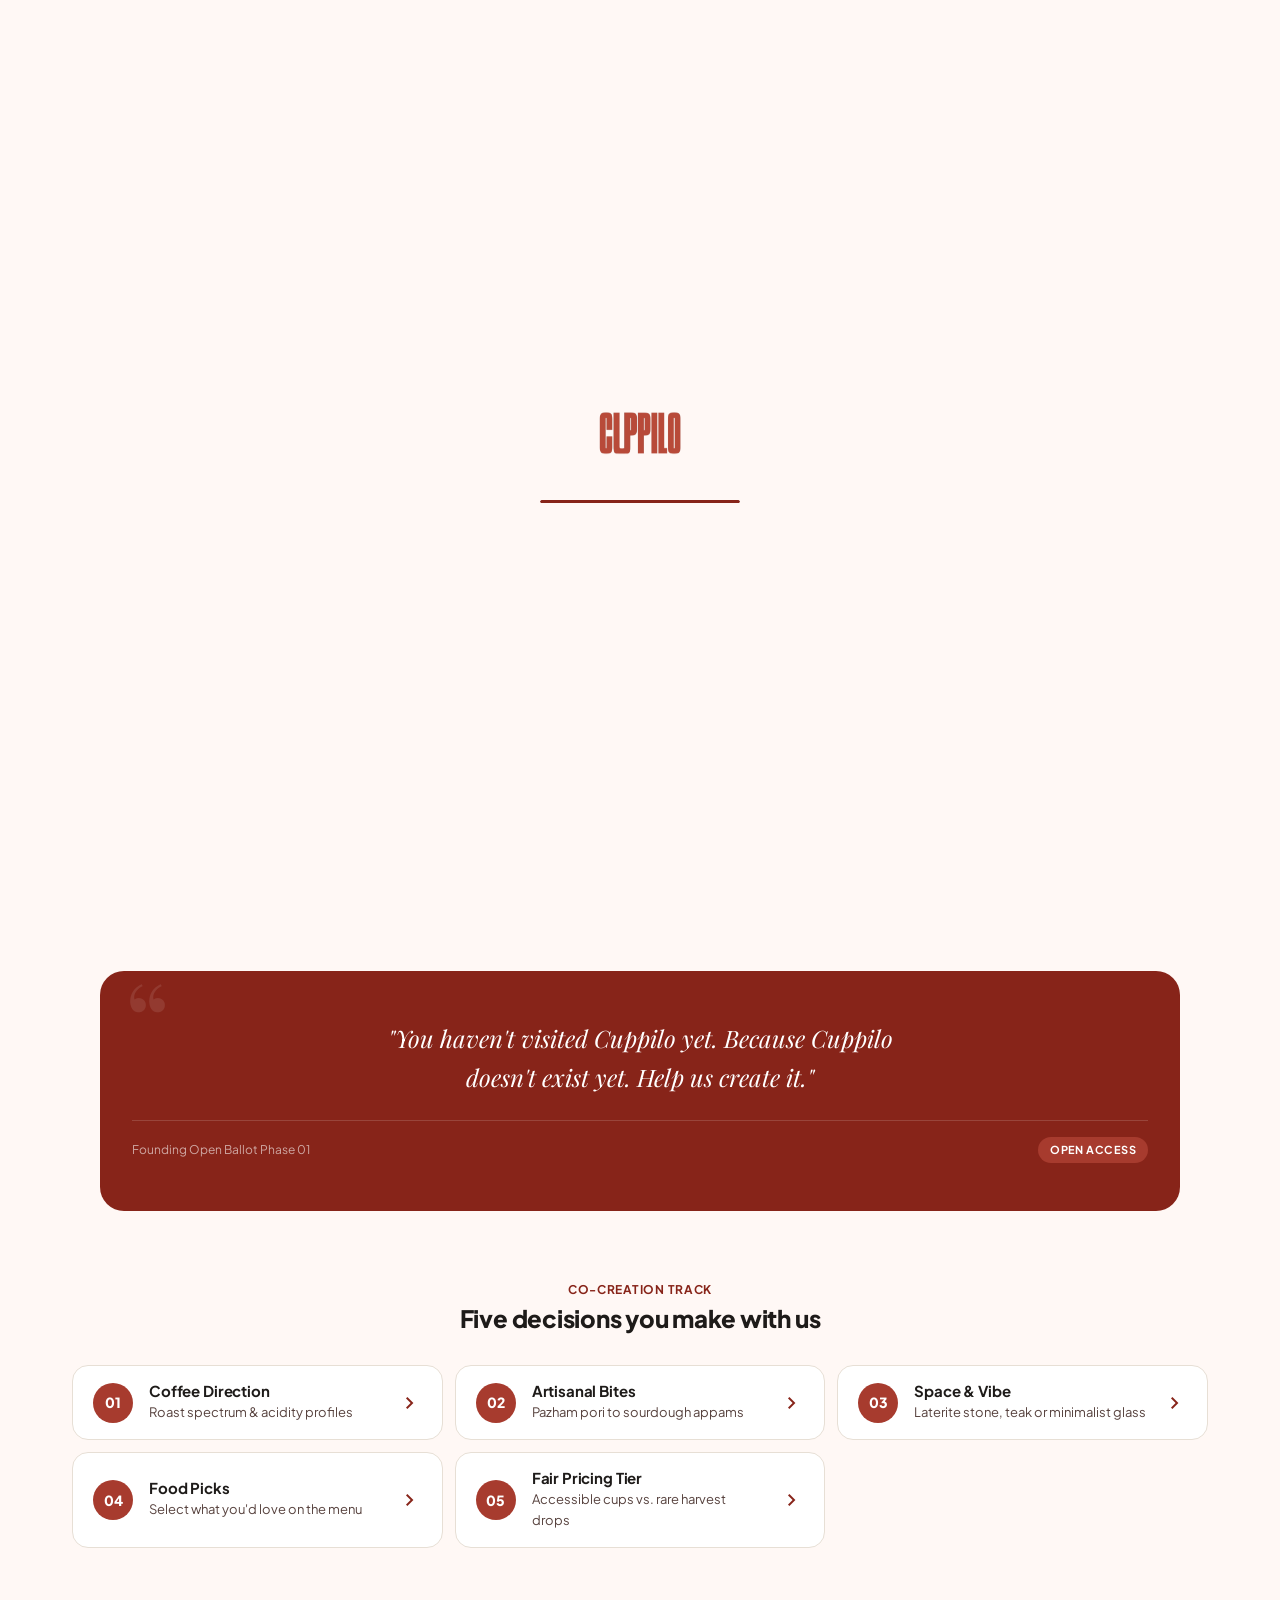
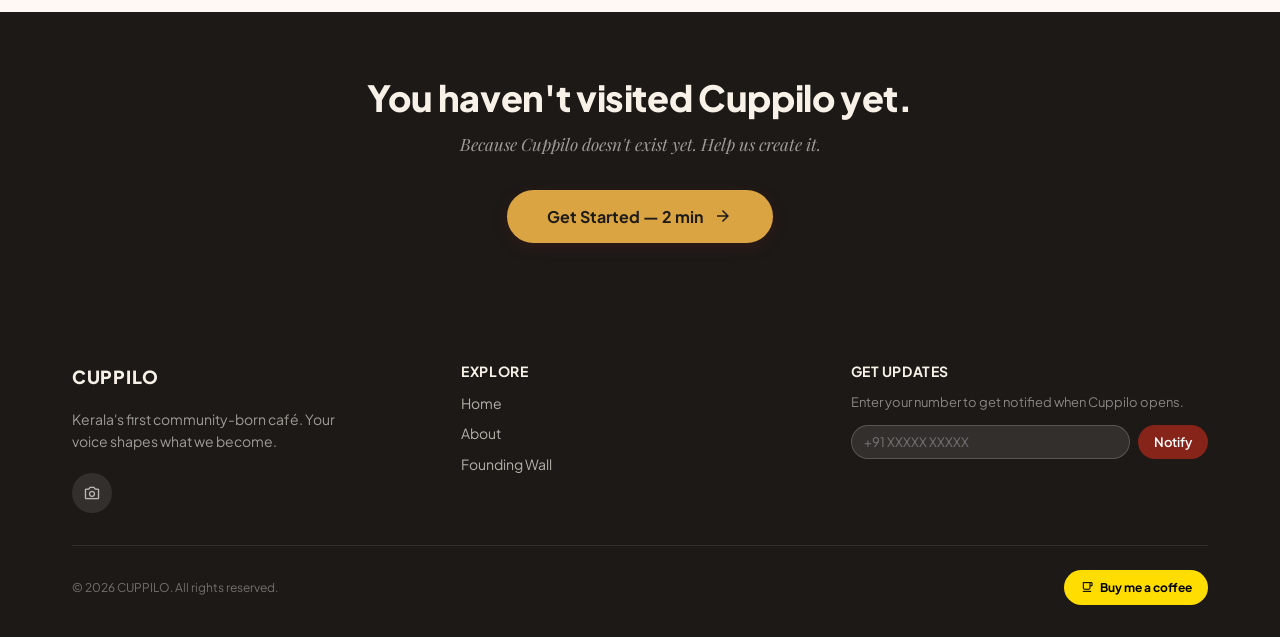
==== commit 4f5e2fee: "Replace all SVG text logos with actual logo images - navbar and splash" ====
--- a/index.html
+++ b/index.html
@@ -23,77 +23,69 @@
 </head>
 <body>
 
-  <!-- ═══ SPLASH ═══ -->
   <div class="splash-screen" id="splash-screen">
     <div class="splash-logo-wrap">
-      <svg class="splash-logo" viewBox="0 0 160 48" fill="none" xmlns="http://www.w3.org/2000/svg">
-        <text x="0" y="34" font-family="'Plus Jakarta Sans',system-ui,sans-serif" font-weight="900" font-size="32" letter-spacing="3" fill="var(--primary)">CUPPILO</text>
-        <circle cx="152" cy="18" r="4" fill="var(--brass)"/>
-      </svg>
+      <img class="splash-logo" src="img/logo-en-light.png" alt="CUPPILO" id="splash-logo">
     </div>
     <div class="splash-progress"><div class="splash-progress-fill"></div></div>
   </div>
 
-  <!-- ═══ NAME ENTRY ═══ -->
   <div class="name-card-overlay" id="name-card-overlay">
     <div class="name-card">
       <span class="material-symbols-outlined" style="font-size:40px;color:var(--primary);margin-bottom:.75rem">waving_hand</span>
-      <h2>Welcome to CUPPILO</h2>
-      <p>What should we call you?</p>
+      <h2 data-en="Welcome to CUPPILO" data-ml="CUPPILO-യിലേക്ക് സ്വാഗതം">Welcome to CUPPILO</h2>
+      <p data-en="What should we call you?" data-ml="നിങ്ങളെ എന്താണ് വിളിക്കേണ്ടത്?">What should we call you?</p>
       <input type="text" id="name-card-input" class="input" placeholder="Your name" maxlength="30" onkeydown="if(event.key==='Enter')submitName()">
-      <button class="btn btn-primary" onclick="submitName()">Get Started</button>
+      <button class="btn btn-primary" onclick="submitName()" data-en="Get Started" data-ml="ആരംഭിക്കുക">Get Started</button>
     </div>
   </div>
 
   <nav class="navbar" id="navbar"></nav>
 
   <main>
-    <!-- ═══ HERO ═══ -->
     <section class="hero" id="hero">
       <div>
         <div class="hero-badge">
           <span class="dot"></span>
-          <span data-en="Kerala's first community-built café" data-ml="\u0D15\u0D47\u0D30\u0D33\u0D32\u0D24\u0D4D\u0D24\u0D3F\u0D32\u0D46 \u0D06\u0D26\u0D4D\u0D2F \u0D15\u0D2E\u0D4D\u0D2E\u0D4D\u0D2F\u0D42\u0D23\u0D3F\u0D1F\u0D3F-\u0D28\u0D3F\u0D30\u0D4D\u0D2E\u0D4D\u0D3F\u0D1A\u0D4D\u0D1A \u0D15\u0D2B\u0D47">Kerala's first community-built café</span>
-        </div>
-        <h1 data-en="The café that doesn't exist <em>...yet.</em>" data-ml="\u0D28\u0D3F\u0D32\u0D3F\u0D32\u0D3F\u0D32\u0D3F\u0D32\u0D3F\u0D32\u0D32\u0D4D\u0D24\u0D4D \u0D15\u0D2B\u0D47 <em>...\u0D07\u0D24\u0D41\u0D35\u0D30\u0D46.</em>">The café that doesn't exist <em>...yet.</em></h1>
-        <p data-en="A participatory roastery experiment. We're asking Kerala what they actually want — the drinks, the food, the vibe, the pricing. Every answer shapes what we build." data-ml="\u0D15\u0D47\u0D30\u0D32\u0D3E \u0D2F\u0D3E\u0D25\u0D3E\u0D30\u0D4D\u0D24\u0D4D\u0D24 \u0D0E\u0D28\u0D4D\u0D24 \u0D06\u0D17\u0D4D\u0D30\u0D39\u0D3F\u0D1A\u0D4D\u0D1A\u0D41\u0D28\u0D4D\u0D24\u0D4D \u0D1A\u0D4B\u0D26\u0D3F\u0D15\u0D4D\u0D15\u0D41\u0D28\u0D4D\u0D24\u0D41. \u0D2A\u0D3E\u0D28\u0D40\u0D2F\u0D19\u0D4D\u0D23\u0D3E\u0D32\u0D4D, \u0D2D\u0D15\u0D4D\u0D37\u0D23\u0D02, \u0D35\u0D48\u0D2A\u0D4D, \u0D35\u0D3F\u0D32.">A participatory roastery experiment. We're asking Kerala what they actually want — the drinks, the food, the vibe, the pricing. Every answer shapes what we build.</p>
+          <span data-en="Kerala's first community-built café" data-ml="കേരളത്തിലെ ആദ്യ കമ്മ്യൂണിറ്റി-നിർമ്മിച്ച കഫേ">Kerala's first community-built café</span>
+        </div>
+        <h1 data-en='The café that doesn\'t exist <span class="text-accent">...yet.</span>' data-ml='നിലവിലില്ലാത്ത കഫേ <span class="text-accent">...ഇതുവരെ.</span>'>The café that doesn't exist <span class="text-accent">...yet.</span></h1>
+        <p data-en="A participatory roastery experiment. We're asking Kerala what they actually want — the drinks, the food, the vibe, the pricing. Every answer shapes what we build." data-ml="കേരളം യഥാർത്ഥത്തിൽ എന്താണ് ആഗ്രഹിക്കുന്നതെന്ന് ഞങ്ങൾ ചോദിക്കുന്നു — പാനീയങ്ങൾ, ഭക്ഷണം, വൈബ്, വില. ഓരോ ഉത്തരവും ഞങ്ങൾ നിർമ്മിക്കുന്നതിനെ രൂപപ്പെടുത്തുന്നു.">A participatory roastery experiment. We're asking Kerala what they actually want — the drinks, the food, the vibe, the pricing. Every answer shapes what we build.</p>
         <button class="hero-cta" onclick="startSurvey()">
-          <span data-en="Get Started — 2 min" data-ml="\u0D06\u0D30\u0D02\u0D2D\u0D3F\u0D15\u0D4D\u0D15\u0D41\u0D15 — 2 \u0D2E\u0D3F\u0D23\u0D3F\u0D1F\u0D4D">Get Started — 2 min</span>
+          <span data-en="Get Started — 2 min" data-ml="ആരംഭിക്കുക — 2 മിനിറ്റ്">Get Started — 2 min</span>
           <span class="material-symbols-outlined" style="font-size:20px">arrow_forward</span>
         </button>
         <div class="hero-meta">
-          <span><span class="material-symbols-outlined">groups</span> <span id="hero-count">0</span> <span data-en="people joined" data-ml="\u0D06\u0D33\u0D41\u0D15\u0D3E\u0D33 \u0D1A\u0D47\u0D30\u0D4D\u0D28\u0D41">people joined</span></span>
+          <span><span class="material-symbols-outlined">groups</span> <span id="hero-count">0</span> <span data-en="people joined" data-ml="ആളുകൾ ചേർന്നു">people joined</span></span>
         </div>
         <div class="countdown" id="countdown">
-          <div class="countdown-item"><div class="countdown-val" id="cd-days">---</div><div class="countdown-label" data-en="Days" data-ml="\u0D26\u0D3F\u0D35\u0D38\u0D02">Days</div></div>
+          <div class="countdown-item"><div class="countdown-val" id="cd-days">---</div><div class="countdown-label" data-en="Days" data-ml="ദിവസം">Days</div></div>
           <div class="countdown-sep">:</div>
-          <div class="countdown-item"><div class="countdown-val" id="cd-hours">--</div><div class="countdown-label" data-en="Hours" data-ml="\u0D2E\u0D23\u0D3F\u0D15\u0D4D\u0D15\u0D42\u0D30\u0D4D">Hours</div></div>
+          <div class="countdown-item"><div class="countdown-val" id="cd-hours">--</div><div class="countdown-label" data-en="Hours" data-ml="മണിക്കൂർ">Hours</div></div>
           <div class="countdown-sep">:</div>
-          <div class="countdown-item"><div class="countdown-val" id="cd-mins">--</div><div class="countdown-label" data-en="Min" data-ml="\u0D2E\u0D3F\u0D23\u0D3F\u0D1F\u0D4D">Min</div></div>
+          <div class="countdown-item"><div class="countdown-val" id="cd-mins">--</div><div class="countdown-label" data-en="Min" data-ml="മിനിറ്റ്">Min</div></div>
           <div class="countdown-sep">:</div>
-          <div class="countdown-item"><div class="countdown-val" id="cd-secs">--</div><div class="countdown-label" data-en="Sec" data-ml="\u0D38\u0D46\u0D15\u0D4D\u0D15\u0D28\u0D4D\u0D1F\u0D4D">Sec</div></div>
-        </div>
-        <div style="font-size:.75rem;color:var(--on-sv);margin-top:.5rem" data-en="Until Cuppilo opens" data-ml="CUPPILO \u0D24\u0D41\u0D31\u0D15\u0D4D\u0D15\u0D41\u0D28\u0D4D\u0D24\u0D4D \u0D35\u0D30\u0D46">Until Cuppilo opens</div>
-      </div>
-    </section>
-
-    <!-- ═══ QUOTE ═══ -->
+          <div class="countdown-item"><div class="countdown-val" id="cd-secs">--</div><div class="countdown-label" data-en="Sec" data-ml="സെക്കൻഡ്">Sec</div></div>
+        </div>
+        <div style="font-size:.75rem;color:var(--on-sv);margin-top:.5rem" data-en="Until Cuppilo opens" data-ml="CUPPILO തുറക്കുന്നത് വരെ">Until Cuppilo opens</div>
+      </div>
+    </section>
+
     <section style="padding:2rem 1rem">
       <div class="quote-card">
-        <blockquote data-en="&quot;You haven't visited Cuppilo yet. Because Cuppilo doesn't exist yet. Help us create it.&quot;" data-ml="&quot;\u0D28\u0D3F\u0D19\u0D4D\u0D19\u0D33\u0D4D \u0D07\u0D24\u0D41\u0D35\u0D30\u0D46 CUPPILO \u0D38\u0D28\u0D4D\u0D26\u0D30\u0D4D\u0D36\u0D3F\u0D1A\u0D4D\u0D1A\u0D3F\u0D1F\u0D4D\u0D1F\u0D3F\u0D32\u0D4D. \u0D15\u0D3E\u0D30\u0D23\u0D02 CUPPILO \u0D07\u0D2A\u0D4D\u0D2A\u0D4B\u0D32\u0D4D \u0D28\u0D3F\u0D32\u0D3F\u0D32\u0D3F\u0D32\u0D3F\u0D32\u0D3F\u0D32\u0D3F\u0D32\u0D4D\u0D24\u0D4D. \u0D05\u0D24\u0D4D \u0D38\u0D43\u0D37\u0D4D\u0D1F\u0D3F\u0D15\u0D4D\u0D15\u0D3E\u0D28\u0D4D \u0D38\u0D39\u0D3E\u0D2F\u0D3F\u0D15\u0D4D\u0D15\u0D42.&quot;">"You haven't visited Cuppilo yet. Because Cuppilo doesn't exist yet. Help us create it."</blockquote>
+        <blockquote data-en="&quot;You haven't visited Cuppilo yet. Because Cuppilo doesn't exist yet. Help us create it.&quot;" data-ml="&quot;നിങ്ങൾ ഇതുവരെ CUPPILO സന്ദർശിച്ചിട്ടില്ല. കാരണം CUPPILO ഇപ്പോൾ നിലവിലില്ല. അത് സൃഷ്ടിക്കാൻ സഹായിക്കൂ.&quot;">"You haven't visited Cuppilo yet. Because Cuppilo doesn't exist yet. Help us create it."</blockquote>
         <div class="quote-meta">
           <span>Founding Open Ballot Phase 01</span>
-          <span class="badge" data-en="Open Access" data-ml="\u0D13\u0D2A\u0D28\u0D4D \u0D06\u0D15\u0D4D\u0D38\u0D46\u0D38\u0D4D">Open Access</span>
-        </div>
-      </div>
-    </section>
-
-    <!-- ═══ STEPS ═══ -->
+          <span class="badge" data-en="Open Access" data-ml="ഓപ്പൺ ആക്സസ്">Open Access</span>
+        </div>
+      </div>
+    </section>
+
     <section style="padding:2rem 1rem">
       <div class="container">
         <div style="text-align:center;margin-bottom:1.5rem">
-          <span style="font-size:.75rem;font-weight:700;text-transform:uppercase;letter-spacing:.06em;color:var(--primary)" data-en="Co-Creation Track" data-ml="\u0D38\u0D39\u0D15\u0D3E\u0D30\u0D4D\u0D2F \u0D1F\u0D4D\u0D31\u0D3E\u0D15\u0D4D">Co-Creation Track</span>
-          <h2 style="font-size:1.5rem;font-weight:800;color:var(--charcoal);margin-top:.25rem" data-en="Five decisions you make with us" data-ml="\u0D05\u0D2F\u0D3E\u0D36 \u0D24\u0D40\u0D31\u0D4D\u0D2E\u0D3E\u0D28\u0D42\u0D13\u0D1F\u0D41\u0D28\u0D4D\u0D24 \u0D28\u0D3F\u0D19\u0D4D\u0D19\u0D3D \u0D1E\u0D2E\u0D4D\u0D2E\u0D3E\u0D2F\u0D4D">Five decisions you make with us</h2>
+          <span style="font-size:.75rem;font-weight:700;text-transform:uppercase;letter-spacing:.06em;color:var(--primary)" data-en="Co-Creation Track" data-ml="സഹകരണ ട്രാക്ക്">Co-Creation Track</span>
+          <h2 style="font-size:1.5rem;font-weight:800;color:var(--charcoal);margin-top:.25rem" data-en="Five decisions you make with us" data-ml="അഞ്ച് തീരുമാനങ്ങൾ നിങ്ങൾ ഞങ്ങളോടൊപ്പം ചെയ്യുന്നു">Five decisions you make with us</h2>
         </div>
         <div class="steps-track">
           <a class="step-item" href="#" onclick="startSurvey();return false">
@@ -125,167 +117,161 @@
       </div>
     </section>
 
-    <!-- ═══ SURVEY FLOW ═══ -->
     <section class="u-steps" id="u-steps">
       <div style="max-width:640px;margin:0 auto;padding:0 1rem">
         <div class="u-progress" id="u-progress"></div>
 
-        <!-- STEP 1 -->
         <div class="u-step active" data-step="1">
           <div class="u-step-head">
-            <h2>What kind of café do you dream of?</h2>
-            <p>Pick the one that feels right</p>
+            <h2 data-en="What kind of café do you dream of?" data-ml="നിങ്ങൾ ആഗ്രഹിക്കുന്ന തരം കഫേ ഏതാണ്?">What kind of café do you dream of?</h2>
+            <p data-en="Pick the one that feels right" data-ml="ശരിയായത് തിരഞ്ഞെടുക്കുക">Pick the one that feels right</p>
           </div>
           <div class="u-options">
             <label class="u-opt" onclick="selectSingle(this,'cafe_type','specialty')">
               <input type="radio" name="cafe_type" value="specialty">
               <div class="u-opt-icon"><span class="material-symbols-outlined">local_cafe</span></div>
-              <div class="u-opt-text"><strong>Specialty Coffee</strong><span>Single-origin, pour-over, latte art</span></div>
+              <div class="u-opt-text"><strong data-en="Specialty Coffee" data-ml="സ്പെഷ്യൽറ്റി കാപ്പി">Specialty Coffee</strong><span data-en="Single-origin, pour-over, latte art" data-ml="സിംഗിൾ ഓറിജിൻ, പോർ ഓവർ, ലാറ്റെ ആർട്ട്">Single-origin, pour-over, latte art</span></div>
               <div class="u-opt-check"><span class="material-symbols-outlined">check</span></div>
             </label>
             <label class="u-opt" onclick="selectSingle(this,'cafe_type','traditional')">
               <input type="radio" name="cafe_type" value="traditional">
               <div class="u-opt-icon"><span class="material-symbols-outlined">emoji_food_beverage</span></div>
-              <div class="u-opt-text"><strong>Traditional Kerala</strong><span>Filter kaapi, chai, Malabar snacks</span></div>
+              <div class="u-opt-text"><strong data-en="Traditional Kerala" data-ml="പരമ്പരാഗത കേരളം">Traditional Kerala</strong><span data-en="Filter kaapi, chai, Malabar snacks" data-ml="ഫിൽട്ടർ കാപ്പി, ചായ, മലബാർ സ്നാക്കുകൾ">Filter kaapi, chai, Malabar snacks</span></div>
               <div class="u-opt-check"><span class="material-symbols-outlined">check</span></div>
             </label>
             <label class="u-opt" onclick="selectSingle(this,'cafe_type','fusion')">
               <input type="radio" name="cafe_type" value="fusion">
               <div class="u-opt-icon"><span class="material-symbols-outlined">auto_awesome</span></div>
-              <div class="u-opt-text"><strong>Modern Fusion</strong><span>Karupatti latte, jackfruit cold brew</span></div>
+              <div class="u-opt-text"><strong data-en="Modern Fusion" data-ml="ആധുനിക ഫ്യൂഷൻ">Modern Fusion</strong><span data-en="Karupatti latte, jackfruit cold brew" data-ml="കരുപ്പട്ടി ലാറ്റെ, ചക്ക കോൾഡ് ബ്രൂ">Karupatti latte, jackfruit cold brew</span></div>
               <div class="u-opt-check"><span class="material-symbols-outlined">check</span></div>
             </label>
           </div>
           <div class="u-nav">
-            <button class="u-cta u-back" onclick="prevStep()" style="display:none">Back</button>
-            <button class="u-cta" onclick="nextStep()">Next</button>
-          </div>
-        </div>
-
-        <!-- STEP 2 -->
+            <button class="u-cta u-back" onclick="prevStep()" style="display:none" data-en="Back" data-ml="പിന്നോട്ട്">Back</button>
+            <button class="u-cta" onclick="nextStep()" data-en="Next" data-ml="അടുത്തത്">Next</button>
+          </div>
+        </div>
+
         <div class="u-step" data-step="2">
           <div class="u-step-head">
-            <div class="u-live-badge"><span class="u-live-dot"></span> Live — see what others are picking</div>
-            <h2>Pick your drinks</h2>
-            <p>Select all that you'd love at Cuppilo</p>
-          </div>
-          <div class="u-multi-info"><strong id="drink-count">0</strong> selected</div>
+            <div class="u-live-badge"><span class="u-live-dot"></span> <span data-en="Live — see what others are picking" data-ml="ലൈവ് — മറ്റുള്ളവർ എന്താണ് തിരഞ്ഞെടുക്കുന്നത് കാണുക">Live — see what others are picking</span></div>
+            <h2 data-en="Pick your drinks" data-ml="നിങ്ങളുടെ പാനീയങ്ങൾ തിരഞ്ഞെടുക്കുക">Pick your drinks</h2>
+            <p data-en="Select all that you'd love at Cuppilo" data-ml="CUPPILO-യിൽ ആഗ്രഹിക്കുന്നവ എല്ലാം തിരഞ്ഞെടുക്കുക">Select all that you'd love at Cuppilo</p>
+          </div>
+          <div class="u-multi-info"><strong id="drink-count">0</strong> <span data-en="selected" data-ml="തിരഞ്ഞെടുത്തു">selected</span></div>
           <div class="u-multi-grid" id="drinks-grid"></div>
           <div class="u-nav">
-            <button class="u-cta u-back" onclick="prevStep()">Back</button>
-            <button class="u-cta" onclick="nextStep()">Next</button>
-          </div>
-        </div>
-
-        <!-- STEP 3 -->
+            <button class="u-cta u-back" onclick="prevStep()" data-en="Back" data-ml="പിന്നോട്ട്">Back</button>
+            <button class="u-cta" onclick="nextStep()" data-en="Next" data-ml="അടുത്തത്">Next</button>
+          </div>
+        </div>
+
         <div class="u-step" data-step="3">
           <div class="u-step-head">
-            <div class="u-live-badge"><span class="u-live-dot"></span> Live — trending picks</div>
-            <h2>What should we serve?</h2>
-            <p>Select all that you'd love at Cuppilo (or skip)</p>
-          </div>
-          <div class="u-multi-info"><strong id="food-count">0</strong> selected</div>
+            <div class="u-live-badge"><span class="u-live-dot"></span> <span data-en="Live — trending picks" data-ml="ലൈവ് — ട്രെൻഡിംഗ് പിക്കുകൾ">Live — trending picks</span></div>
+            <h2 data-en="What should we serve?" data-ml="നമ്മൾ എന്താണ് വിളമ്പേണ്ടത്?">What should we serve?</h2>
+            <p data-en="Select all that you'd love at Cuppilo (or skip)" data-ml="CUPPILO-യിൽ ആഗ്രഹിക്കുന്നവ തിരഞ്ഞെടുക്കുക (അല്ലെങ്കിൽ ഒഴിവാക്കുക)">Select all that you'd love at Cuppilo (or skip)</p>
+          </div>
+          <div class="u-multi-info"><strong id="food-count">0</strong> <span data-en="selected" data-ml="തിരഞ്ഞെടുത്തു">selected</span></div>
           <div class="u-multi-grid" id="food-grid"></div>
           <div class="u-nav">
-            <button class="u-cta u-back" onclick="prevStep()">Back</button>
-            <button class="u-cta" onclick="nextStep()">Skip for now</button>
-          </div>
-        </div>
-
-        <!-- STEP 4 -->
+            <button class="u-cta u-back" onclick="prevStep()" data-en="Back" data-ml="പിന്നോട്ട്">Back</button>
+            <button class="u-cta" onclick="nextStep()" data-en="Skip for now" data-ml="ഇപ്പോൾ ഒഴിവാക്കുക">Skip for now</button>
+          </div>
+        </div>
+
         <div class="u-step" data-step="4">
           <div class="u-step-head">
-            <h2>Your perfect vibe?</h2>
-            <p>Where would you spend hours?</p>
+            <h2 data-en="Your perfect vibe?" data-ml="നിങ്ങളുടെ പൂർണ്ണ വൈബ്?">Your perfect vibe?</h2>
+            <p data-en="Where would you spend hours?" data-ml="നിങ്ങൾ മണിക്കൂറുകൾ ചെലവഴിക്കുന്നത് എവിടെ?">Where would you spend hours?</p>
           </div>
           <div class="u-amb-grid" id="amb-grid"></div>
           <div class="u-custom-wrap" id="custom-wrap">
-            <label class="u-custom-label">Describe your dream café vibe (optional)</label>
+            <label class="u-custom-label" data-en="Describe your dream café vibe (optional)" data-ml="നിങ്ങളുടെ സ്വപ്ന കഫേ വൈബ് വിവരിക്കുക (ഓപ്ഷണൽ)">Describe your dream café vibe (optional)</label>
             <input type="text" class="u-custom-input" id="custom-ambiance" placeholder="e.g. Rooftop with fairy lights..." maxlength="120"/>
           </div>
           <div class="u-nav">
-            <button class="u-cta u-back" onclick="prevStep()">Back</button>
-            <button class="u-cta" onclick="nextStep()">Next</button>
-          </div>
-        </div>
-
-        <!-- STEP 5 -->
+            <button class="u-cta u-back" onclick="prevStep()" data-en="Back" data-ml="പിന്നോട്ട്">Back</button>
+            <button class="u-cta" onclick="nextStep()" data-en="Next" data-ml="അടുത്തത്">Next</button>
+          </div>
+        </div>
+
         <div class="u-step" data-step="5">
           <div class="u-step-head">
-            <h2>What feels fair for a great cup?</h2>
-            <p>Your ideal price range</p>
+            <h2 data-en="What feels fair for a great cup?" data-ml="ഒരു മികച്ച കപ്പിന് എന്താണ് ന്യായം?">What feels fair for a great cup?</h2>
+            <p data-en="Your ideal price range" data-ml="നിങ്ങളുടെ ഇഷ്ടപ്പെട്ട വില പരിധി">Your ideal price range</p>
           </div>
           <div class="u-options">
             <label class="u-opt" onclick="selectSingle(this,'price_range','budget')">
               <input type="radio" name="price_range" value="budget">
               <div class="u-opt-icon"><span class="material-symbols-outlined">savings</span></div>
-              <div class="u-opt-text"><strong>₹40–80</strong><span>Everyday affordable</span></div>
+              <div class="u-opt-text"><strong>₹40–80</strong><span data-en="Everyday affordable" data-ml="എല്ലാ ദിവസവും പ്രാപ്യം">Everyday affordable</span></div>
               <div class="u-opt-check"><span class="material-symbols-outlined">check</span></div>
             </label>
             <label class="u-opt" onclick="selectSingle(this,'price_range','mid')">
               <input type="radio" name="price_range" value="mid">
               <div class="u-opt-icon"><span class="material-symbols-outlined">payments</span></div>
-              <div class="u-opt-text"><strong>₹80–150</strong><span>Quality feels right</span></div>
+              <div class="u-opt-text"><strong>₹80–150</strong><span data-en="Quality feels right" data-ml="ഗുണമേന്മ ശരിയാണ്">Quality feels right</span></div>
               <div class="u-opt-check"><span class="material-symbols-outlined">check</span></div>
             </label>
             <label class="u-opt" onclick="selectSingle(this,'price_range','premium')">
               <input type="radio" name="price_range" value="premium">
               <div class="u-opt-icon"><span class="material-symbols-outlined">diamond</span></div>
-              <div class="u-opt-text"><strong>₹150+</strong><span>Worth the experience</span></div>
+              <div class="u-opt-text"><strong>₹150+</strong><span data-en="Worth the experience" data-ml="അനുഭവത്തിന് വിലമതിക്കും">Worth the experience</span></div>
               <div class="u-opt-check"><span class="material-symbols-outlined">check</span></div>
             </label>
           </div>
           <div class="u-nav">
-            <button class="u-cta u-back" onclick="prevStep()">Back</button>
-            <button class="u-cta" onclick="submitSurvey()">See My Founding Card</button>
-          </div>
-        </div>
-      </div>
-    </section>
-
-    <!-- ═══ FOUNDING CARD ═══ -->
+            <button class="u-cta u-back" onclick="prevStep()" data-en="Back" data-ml="പിന്നോട്ട്">Back</button>
+            <button class="u-cta" onclick="submitSurvey()" data-en="See My Founding Card" data-ml="എന്റെ സ്ഥാപക കാർഡ് കാണുക">See My Founding Card</button>
+          </div>
+        </div>
+      </div>
+    </section>
+
     <section class="card-section" id="u-card-section">
       <div style="max-width:480px;margin:0 auto;padding:0 1rem">
         <div class="f-card" id="f-card" onclick="document.getElementById('f-card').classList.toggle('flipped')">
           <div class="f-card-inner">
             <div class="f-card-front">
-              <div class="badge">FOUNDING GUEST</div>
+              <div class="badge" data-en="FOUNDING GUEST" data-ml="സ്ഥാപക അതിഥി">FOUNDING GUEST</div>
               <div class="logo-text">CUPPILO</div>
-              <div class="subtitle">Before the first cup</div>
+              <div class="subtitle" data-en="Before the first cup" data-ml="ആദ്യ കപ്പിന് മുമ്പ്">Before the first cup</div>
               <div class="divider"></div>
-              <div class="guest-label">You are guest number</div>
+              <div class="guest-label" data-en="You are guest number" data-ml="നിങ്ങൾ അതിഥി നമ്പറാണ്">You are guest number</div>
               <div class="guest-number" id="guest-number">#00001</div>
-              <div class="quote">I was here before the first cup.</div>
+              <div class="quote" data-en="I was here before the first cup." data-ml="ഞാൻ ആദ്യ കപ്പിന് മുമ്പ് ഇവിടെ ഉണ്ടായിരുന്നു.">I was here before the first cup.</div>
               <div class="year">2026</div>
-              <div class="flip-hint"><span class="material-symbols-outlined">touch_app</span> Tap to flip</div>
+              <div class="flip-hint"><span class="material-symbols-outlined">touch_app</span> <span data-en="Tap to flip" data-ml="ഫ്ലിപ്പ് ചെയ്യാൻ ടാപ്പ് ചെയ്യുക">Tap to flip</span></div>
             </div>
             <div class="f-card-back">
-              <div class="badge">YOUR QR CODE</div>
+              <div class="badge" data-en="YOUR QR CODE" data-ml="നിങ്ങളുടെ QR കോഡ്">YOUR QR CODE</div>
               <div class="qr-box" id="qr-box"></div>
-              <div class="qr-label">Scan to view your founding card</div>
+              <div class="qr-label" data-en="Scan to view your founding card" data-ml="നിങ്ങളുടെ സ്ഥാപക കാർഡ് കാണാൻ സ്കാൻ ചെയ്യുക">Scan to view your founding card</div>
               <div class="qr-url" id="qr-url">cuppilo.in</div>
-              <div class="flip-hint" style="margin-top:1rem"><span class="material-symbols-outlined">touch_app</span> Tap to flip back</div>
+              <div class="flip-hint" style="margin-top:1rem"><span class="material-symbols-outlined">touch_app</span> <span data-en="Tap to flip back" data-ml="തിരികെ ഫ്ലിപ്പ് ചെയ്യാൻ ടാപ്പ് ചെയ്യുക">Tap to flip back</span></div>
             </div>
           </div>
         </div>
         <div class="f-actions">
           <button class="btn btn-primary" onclick="shareResult()">
-            <span class="material-symbols-outlined" style="font-size:18px">share</span> Share Card
+            <span class="material-symbols-outlined" style="font-size:18px">share</span>
+            <span data-en="Share Card" data-ml="കാർഡ് പങ്കിടുക">Share Card</span>
           </button>
           <a href="founding-wall.html" class="btn btn-outline">
-            <span class="material-symbols-outlined" style="font-size:18px">wall_art</span> Check Your Position
-          </a>
-        </div>
-      </div>
-    </section>
-
-    <!-- ═══ BOTTOM CTA ═══ -->
+            <span class="material-symbols-outlined" style="font-size:18px">wall_art</span>
+            <span data-en="Check Your Position" data-ml="നിങ്ങളുടെ സ്ഥാനം പരിശോധിക്കുക">Check Your Position</span>
+          </a>
+        </div>
+      </div>
+    </section>
+
     <section class="bottom-cta" id="u-bottom-cta">
       <div class="container">
-        <h2>You haven't visited Cuppilo yet.</h2>
-        <p>Because Cuppilo doesn't exist yet. Help us create it.</p>
+        <h2 data-en="You haven't visited Cuppilo yet." data-ml="നിങ്ങൾ ഇതുവരെ CUPPILO സന്ദർശിച്ചിട്ടില്ല.">You haven't visited Cuppilo yet.</h2>
+        <p data-en="Because Cuppilo doesn't exist yet. Help us create it." data-ml="കാരണം CUPPILO ഇപ്പോൾ നിലവിലില്ല. അത് സൃഷ്ടിക്കാൻ സഹായിക്കൂ.">Because Cuppilo doesn't exist yet. Help us create it.</p>
         <button class="hero-cta" onclick="startSurvey()" style="background:var(--brass);color:var(--charcoal)">
-          <span>Get Started — 2 min</span>
+          <span data-en="Get Started — 2 min" data-ml="ആരംഭിക്കുക — 2 മിനിറ്റ്">Get Started — 2 min</span>
           <span class="material-symbols-outlined" style="font-size:20px">arrow_forward</span>
         </button>
       </div>
@@ -308,7 +294,6 @@
       {id:'k001',name:'Nannari Sarbath',desc:'Traditional Kerala summer cooler',price:49,icon:'water_drop',grad:'#e8f5e9,#81c784'},
       {id:'s001',name:'CUPPILO Signature Coffee',desc:'House coffee, Kerala-inspired',price:129,icon:'star',grad:'#231F20,#C89D5C'}
     ];
-
     var foodItems = [
       {id:'f001',name:'Pazham Pori',desc:'Crispy Kerala banana fritter',price:20,icon:'restaurant',grad:'#fff8e1,#ffd54f'},
       {id:'f004',name:'Unniyappam',desc:'Jaggery & banana rice cake',price:30,icon:'restaurant',grad:'#fff8e1,#ffd54f'},
@@ -319,232 +304,144 @@
       {id:'d001',name:'Brownie',desc:'Warm chocolate brownie',price:69,icon:'cake',grad:'#f3e5f5,#ce93d8'},
       {id:'d002',name:'Brownie & Ice Cream',desc:'Warm brownie, vanilla ice cream',price:109,icon:'cake',grad:'#f3e5f5,#ce93d8'}
     ];
-
     var ambThemes = [
       {id:'work',name:'Quiet & Work-Friendly',desc:'WiFi, power sockets, soft lo-fi.',icon:'laptop',grad:'linear-gradient(135deg,#1a1a2e,#16213e)',tags:['WiFi','Sockets','Soft Music']},
       {id:'social',name:'Social & Lively',desc:'Long communal tables, board games.',icon:'groups',grad:'linear-gradient(135deg,#e65100,#ff8f00)',tags:['Communal','Games','Chatter']},
       {id:'cozy',name:'Cozy & Intimate',desc:'Fairy lights, warm corners.',icon:'nights_stay',grad:'linear-gradient(135deg,#4a148c,#7b1fa2)',tags:['Fairy lights','Warm','Intimate']},
       {id:'open',name:'Open Air & Veranda',desc:'Plants, evening breeze, Kerala veranda.',icon:'deck',grad:'linear-gradient(135deg,#1b5e20,#388e3c)',tags:['Plants','Breeze','Veranda']}
     ];
-
     var currentStep = 1, totalSteps = 5;
     var surveyData = { drinks: [], food: [], ambiance: null };
     var trendingDrinks = {}, trendingFood = {};
 
     function startSurvey() {
-      if (!getProfile()) {
-        document.getElementById('name-card-overlay').classList.add('active');
-        return;
-      }
+      if (!getProfile()) { document.getElementById('name-card-overlay').classList.add('active'); return; }
       document.getElementById('hero').style.display = 'none';
-      document.getElementById('u-about') && (document.getElementById('u-about').style.display = 'none');
-      document.getElementById('u-bottom-cta').style.display = 'none';
-      document.querySelectorAll('section:not(.u-steps):not(.card-section)').forEach(function(s) {
-        if (s.id !== 'hero' && s.id !== 'u-steps' && s.id !== 'u-card-section' && s.id !== 'u-bottom-cta') s.style.display = 'none';
+      document.querySelectorAll('section').forEach(function(s) {
+        if (s.id !== 'u-steps' && s.id !== 'u-card-section') s.style.display = 'none';
       });
       document.getElementById('u-steps').classList.add('active');
       document.getElementById('u-card-section').classList.remove('active');
       currentStep = 1;
-      renderProgress();
-      renderDrinks();
-      renderFood();
-      renderAmbiance();
-      loadTrending();
+      renderProgress(); renderDrinks(); renderFood(); renderAmbiance(); loadTrending();
       window.scrollTo({top:0,behavior:'smooth'});
     }
-
     function renderProgress() {
       var h = '';
       for (var i = 1; i <= totalSteps; i++) h += '<div class="bar' + (i <= currentStep ? ' filled' : '') + '"></div>';
       document.getElementById('u-progress').innerHTML = h;
     }
-
     function showStep(n) {
       document.querySelectorAll('.u-step').forEach(function(s) { s.classList.remove('active'); });
       document.querySelector('[data-step="' + n + '"]').classList.add('active');
-      renderProgress();
-      window.scrollTo({top:0,behavior:'smooth'});
-    }
-
+      renderProgress(); window.scrollTo({top:0,behavior:'smooth'});
+    }
     function nextStep() {
-      if (currentStep === 1 && !surveyData.cafe_type) { showToast('Please select an option','error'); return; }
-      if (currentStep === 4 && !surveyData.ambiance) { showToast('Please pick a vibe','error'); return; }
+      if (currentStep === 1 && !surveyData.cafe_type) { showToast(document.documentElement.getAttribute('data-lang')==='ml'?'ദയവായി ഒരു ഓപ്ഷൻ തിരഞ്ഞെടുക്കുക':'Please select an option','error'); return; }
+      if (currentStep === 4 && !surveyData.ambiance) { showToast(document.documentElement.getAttribute('data-lang')==='ml'?'ദയവായി ഒരു വൈബ് തിരഞ്ഞെടുക്കുക':'Please pick a vibe','error'); return; }
       if (currentStep < totalSteps) { currentStep++; showStep(currentStep); }
     }
-
     function prevStep() { if (currentStep > 1) { currentStep--; showStep(currentStep); } }
-
     function selectSingle(el, name, value) {
       el.closest('.u-options').querySelectorAll('.u-opt').forEach(function(o) { o.classList.remove('selected'); });
-      el.classList.add('selected');
-      el.querySelector('input').checked = true;
-      surveyData[name] = value;
-    }
-
+      el.classList.add('selected'); el.querySelector('input').checked = true; surveyData[name] = value;
+    }
     function renderDrinks() {
-      var grid = document.getElementById('drinks-grid');
-      grid.innerHTML = '';
+      var grid = document.getElementById('drinks-grid'); grid.innerHTML = '';
       drinkItems.forEach(function(item) {
         var trend = trendingDrinks[item.id] || 0;
-        var card = document.createElement('div');
-        card.className = 'u-multi-card';
-        card.innerHTML =
-          '<div class="u-multi-check"><span class="material-symbols-outlined">check</span></div>' +
-          '<div class="u-multi-top">' +
-            '<div class="u-multi-icon" style="background:linear-gradient(135deg,' + item.grad + ')"><span class="material-symbols-outlined">' + item.icon + '</span></div>' +
-            '<div><div class="u-multi-name">' + item.name + '</div><div class="u-multi-price">\u20B9' + item.price + '</div></div>' +
-          '</div>' +
-          '<div class="u-multi-desc">' + item.desc + '</div>' +
-          (trend > 0 ? '<div class="u-multi-trend"><span class="material-symbols-outlined">trending_up</span>' + trend + ' picked this</div>' : '');
-        card.onclick = function() { toggleMulti('drinks', item.id, item.name); card.classList.toggle('selected'); };
+        var card = document.createElement('div'); card.className = 'u-multi-card';
+        card.innerHTML = '<div class="u-multi-check"><span class="material-symbols-outlined">check</span></div><div class="u-multi-top"><div class="u-multi-icon" style="background:linear-gradient(135deg,'+item.grad+')"><span class="material-symbols-outlined">'+item.icon+'</span></div><div><div class="u-multi-name">'+item.name+'</div><div class="u-multi-price">₹'+item.price+'</div></div></div><div class="u-multi-desc">'+item.desc+'</div>'+(trend>0?'<div class="u-multi-trend"><span class="material-symbols-outlined">trending_up</span>'+trend+' picked this</div>':'');
+        card.onclick = function() { toggleMulti('drinks',item.id,item.name); card.classList.toggle('selected'); };
         grid.appendChild(card);
       });
     }
-
     function renderFood() {
-      var grid = document.getElementById('food-grid');
-      grid.innerHTML = '';
+      var grid = document.getElementById('food-grid'); grid.innerHTML = '';
       foodItems.forEach(function(item) {
         var trend = trendingFood[item.id] || 0;
-        var card = document.createElement('div');
-        card.className = 'u-multi-card';
-        card.innerHTML =
-          '<div class="u-multi-check"><span class="material-symbols-outlined">check</span></div>' +
-          '<div class="u-multi-top">' +
-            '<div class="u-multi-icon" style="background:linear-gradient(135deg,' + item.grad + ')"><span class="material-symbols-outlined">' + item.icon + '</span></div>' +
-            '<div><div class="u-multi-name">' + item.name + '</div><div class="u-multi-price">\u20B9' + item.price + '</div></div>' +
-          '</div>' +
-          '<div class="u-multi-desc">' + item.desc + '</div>' +
-          (trend > 0 ? '<div class="u-multi-trend"><span class="material-symbols-outlined">trending_up</span>' + trend + ' picked this</div>' : '');
-        card.onclick = function() { toggleMulti('food', item.id, item.name); card.classList.toggle('selected'); };
+        var card = document.createElement('div'); card.className = 'u-multi-card';
+        card.innerHTML = '<div class="u-multi-check"><span class="material-symbols-outlined">check</span></div><div class="u-multi-top"><div class="u-multi-icon" style="background:linear-gradient(135deg,'+item.grad+')"><span class="material-symbols-outlined">'+item.icon+'</span></div><div><div class="u-multi-name">'+item.name+'</div><div class="u-multi-price">₹'+item.price+'</div></div></div><div class="u-multi-desc">'+item.desc+'</div>'+(trend>0?'<div class="u-multi-trend"><span class="material-symbols-outlined">trending_up</span>'+trend+' picked this</div>':'');
+        card.onclick = function() { toggleMulti('food',item.id,item.name); card.classList.toggle('selected'); };
         grid.appendChild(card);
       });
     }
-
-    function toggleMulti(type, id, name) {
-      var arr = surveyData[type];
-      var idx = arr.findIndex(function(x) { return x.id === id; });
-      if (idx >= 0) arr.splice(idx, 1); else arr.push({id: id, name: name});
-      var countEl = document.getElementById(type === 'drinks' ? 'drink-count' : 'food-count');
-      if (countEl) countEl.textContent = arr.length;
-    }
-
+    function toggleMulti(type,id,name) {
+      var arr = surveyData[type]; var idx = arr.findIndex(function(x){return x.id===id;});
+      if(idx>=0) arr.splice(idx,1); else arr.push({id:id,name:name});
+      var countEl = document.getElementById(type==='drinks'?'drink-count':'food-count');
+      if(countEl) countEl.textContent = arr.length;
+    }
     function renderAmbiance() {
-      var grid = document.getElementById('amb-grid');
-      grid.innerHTML = '';
+      var grid = document.getElementById('amb-grid'); grid.innerHTML = '';
       ambThemes.forEach(function(t) {
-        var card = document.createElement('div');
-        card.className = 'u-amb-card';
-        card.innerHTML =
-          '<div class="u-amb-check"><span class="material-symbols-outlined">check</span></div>' +
-          '<div class="u-amb-visual" style="background:' + t.grad + '"><span class="material-symbols-outlined">' + t.icon + '</span></div>' +
-          '<div class="u-amb-body">' +
-            '<div class="u-amb-name">' + t.name + '</div>' +
-            '<div class="u-amb-desc">' + t.desc + '</div>' +
-            '<div class="u-amb-tags">' + t.tags.map(function(tag) { return '<span class="u-amb-tag">' + tag + '</span>'; }).join('') + '</div>' +
-          '</div>';
+        var card = document.createElement('div'); card.className = 'u-amb-card';
+        card.innerHTML = '<div class="u-amb-check"><span class="material-symbols-outlined">check</span></div><div class="u-amb-visual" style="background:'+t.grad+'"><span class="material-symbols-outlined">'+t.icon+'</span></div><div class="u-amb-body"><div class="u-amb-name">'+t.name+'</div><div class="u-amb-desc">'+t.desc+'</div><div class="u-amb-tags">'+t.tags.map(function(tag){return '<span class="u-amb-tag">'+tag+'</span>';}).join('')+'</div></div>';
         card.onclick = function() {
-          grid.querySelectorAll('.u-amb-card').forEach(function(c) { c.classList.remove('selected'); });
-          card.classList.add('selected');
-          surveyData.ambiance = t.id;
-          document.getElementById('custom-wrap').classList.toggle('show', t.id === 'open');
+          grid.querySelectorAll('.u-amb-card').forEach(function(c){c.classList.remove('selected');});
+          card.classList.add('selected'); surveyData.ambiance = t.id;
+          document.getElementById('custom-wrap').classList.toggle('show', t.id==='open');
         };
         grid.appendChild(card);
       });
     }
-
     async function loadTrending() {
       try {
-        var results = await Promise.all([
-          sbSelect('trending_drinks', 'item_id,item_name,vote_count'),
-          sbSelect('trending_food', 'item_id,item_name,vote_count'),
-          sbSelect('survey_responses', 'id')
-        ]);
-        if (Array.isArray(results[0])) { results[0].forEach(function(r) { trendingDrinks[r.item_id] = r.vote_count; }); renderDrinks(); }
-        if (Array.isArray(results[1])) { results[1].forEach(function(r) { trendingFood[r.item_id] = r.vote_count; }); renderFood(); }
-        var total = Array.isArray(results[2]) ? results[2].length : 0;
+        var results = await Promise.all([sbSelect('trending_drinks','item_id,item_name,vote_count'),sbSelect('trending_food','item_id,item_name,vote_count'),sbSelect('survey_responses','id')]);
+        if(Array.isArray(results[0])){results[0].forEach(function(r){trendingDrinks[r.item_id]=r.vote_count;});renderDrinks();}
+        if(Array.isArray(results[1])){results[1].forEach(function(r){trendingFood[r.item_id]=r.vote_count;});renderFood();}
+        var total = Array.isArray(results[2])?results[2].length:0;
         document.getElementById('hero-count').textContent = total;
-      } catch(e) { console.log('Trending load skipped:', e); }
-    }
-
+      } catch(e) { console.log('Trending load skipped:',e); }
+    }
     async function submitSurvey() {
-      if (!surveyData.price_range) { showToast('Please select a price range','error'); return; }
+      if(!surveyData.price_range){showToast(document.documentElement.getAttribute('data-lang')==='ml'?'ദയവായി ഒരു വില തിരഞ്ഞെടുക്കുക':'Please select a price range','error');return;}
       var profile = getProfile();
-      if (!profile) { showToast('Please enter your name first','error'); return; }
+      if(!profile){showToast('Please enter your name first','error');return;}
       try {
-        var result = await sbInsert('survey_responses', {
-          display_name: profile.display_name,
-          session_id: profile.session_id,
-          cafe_type: surveyData.cafe_type || null,
-          drinks_voted: JSON.stringify(surveyData.drinks),
-          food_voted: JSON.stringify(surveyData.food),
-          ambiance_choice: surveyData.ambiance || null,
-          custom_ambiance: document.getElementById('custom-ambiance').value.trim() || null,
-          price_range: surveyData.price_range || null
+        var result = await sbInsert('survey_responses',{
+          display_name:profile.display_name,session_id:profile.session_id,
+          cafe_type:surveyData.cafe_type||null,drinks_voted:JSON.stringify(surveyData.drinks),
+          food_voted:JSON.stringify(surveyData.food),ambiance_choice:surveyData.ambiance||null,
+          custom_ambiance:document.getElementById('custom-ambiance').value.trim()||null,
+          price_range:surveyData.price_range||null
         });
-        var guestNum = result && result[0] ? result[0].founding_guest_number : 1;
+        var guestNum = result&&result[0]&&result[0].founding_guest_number ? result[0].founding_guest_number : null;
+        if (!guestNum) { showToast('Something went wrong. Please try again.','error'); return; }
         showCard(guestNum);
-      } catch(e) {
-        console.error('Submit error:', e);
-        showToast('Something went wrong. Please try again.','error');
-      }
-    }
-
+      } catch(e) { console.error('Submit error:',e); showToast('Something went wrong.','error'); }
+    }
     function showCard(num) {
       document.getElementById('u-steps').classList.remove('active');
       document.getElementById('u-steps').style.display = 'none';
-      document.querySelectorAll('section').forEach(function(s) {
-        if (s.id !== 'u-card-section' && s.id !== 'navbar' && !s.classList.contains('footer')) s.style.display = 'none';
-      });
+      document.querySelectorAll('section').forEach(function(s){if(s.id!=='u-card-section')s.style.display='none';});
       document.getElementById('u-card-section').classList.add('active');
       document.getElementById('u-card-section').style.display = 'block';
-      document.getElementById('guest-number').textContent = '#' + String(num).padStart(5,'0');
-
-      // Generate unique QR code for this member
-      var uniqueUrl = window.location.origin + '/founding-wall.html?guest=' + num;
-      var qrBox = document.getElementById('qr-box');
-      qrBox.innerHTML = '<img src="https://api.qrserver.com/v1/create-qr-code/?size=180x180&data=' + encodeURIComponent(uniqueUrl) + '&bgcolor=1e1b19&color=D9A441&margin=12" alt="QR Code" style="width:100%;height:100%;border-radius:.5rem"/>';
-      document.getElementById('qr-url').textContent = 'cuppilo.in/guest/' + num;
+      document.getElementById('guest-number').textContent = '#'+String(num).padStart(5,'0');
+      var uniqueUrl = window.location.origin+'/founding-wall.html?guest='+num;
+      document.getElementById('qr-box').innerHTML = '<img src="https://api.qrserver.com/v1/create-qr-code/?size=180x180&data='+encodeURIComponent(uniqueUrl)+'&bgcolor=1e1b19&color=D9A441&margin=12" alt="QR Code" style="width:100%;height:100%;border-radius:.5rem"/>';
+      document.getElementById('qr-url').textContent = 'cuppilo.in/guest/'+num;
       window.scrollTo({top:0,behavior:'smooth'});
     }
-
     function shareResult() {
-      var profile = getProfile();
       var num = document.getElementById('guest-number').textContent;
-      var text = 'I am Founding Guest ' + num + ' at CUPPILO!\nHelp build Kerala\'s first community café — cuppilo.in';
-      if (navigator.share) {
-        navigator.share({title:'My CUPPILO Founding Card',text:text,url:window.location.origin}).catch(function(){});
-      } else {
-        navigator.clipboard.writeText(text).then(function(){showToast('Copied to clipboard!','success');}).catch(function(){});
+      var text = 'I am Founding Guest '+num+' at CUPPILO!\nHelp build Kerala\'s first community café — cuppilo.in';
+      if(navigator.share){navigator.share({title:'My CUPPILO Founding Card',text:text,url:window.location.origin}).catch(function(){});}
+      else{navigator.clipboard.writeText(text).then(function(){showToast('Copied!','success');}).catch(function(){});}
+    }
+    (function(){
+      var target=new Date();target.setDate(target.getDate()+356);target.setHours(0,0,0,0);
+      function update(){
+        var now=new Date();var diff=target-now;if(diff<=0){document.getElementById('cd-days').textContent='0';return;}
+        var d=Math.floor(diff/86400000),h=Math.floor((diff%86400000)/3600000),m=Math.floor((diff%3600000)/60000),s=Math.floor((diff%60000)/1000);
+        document.getElementById('cd-days').textContent=d;
+        document.getElementById('cd-hours').textContent=String(h).padStart(2,'0');
+        document.getElementById('cd-mins').textContent=String(m).padStart(2,'0');
+        document.getElementById('cd-secs').textContent=String(s).padStart(2,'0');
       }
-    }
-
-    // ── COUNTDOWN ──
-    (function(){
-      var target = new Date();
-      target.setDate(target.getDate() + 356);
-      target.setHours(0,0,0,0);
-      function update() {
-        var now = new Date();
-        var diff = target - now;
-        if (diff <= 0) { document.getElementById('cd-days').textContent = '0'; return; }
-        var d = Math.floor(diff / 86400000);
-        var h = Math.floor((diff % 86400000) / 3600000);
-        var m = Math.floor((diff % 3600000) / 60000);
-        var s = Math.floor((diff % 60000) / 1000);
-        document.getElementById('cd-days').textContent = d;
-        document.getElementById('cd-hours').textContent = String(h).padStart(2,'0');
-        document.getElementById('cd-mins').textContent = String(m).padStart(2,'0');
-        document.getElementById('cd-secs').textContent = String(s).padStart(2,'0');
-      }
-      update();
-      setInterval(update, 1000);
+      update();setInterval(update,1000);
     })();
-
-    // ── INIT ──
-    document.addEventListener('DOMContentLoaded', function() {
-      initPage('index');
-    });
+    document.addEventListener('DOMContentLoaded',function(){initPage('index');});
   </script>
 </body>
 </html>
--- a/css/styles.css
+++ b/css/styles.css
@@ -48,6 +48,7 @@
 @media(min-width:1024px){.container{padding:0 2rem}}
 
 h1,h2,h3,h4{font-weight:700;letter-spacing:-0.01em;line-height:1.2}
+.text-accent{font-family:'Playfair Display',serif;font-style:italic;font-weight:500;color:var(--primary);letter-spacing:0}
 
 /* ── BUTTONS ── */
 .btn{display:inline-flex;align-items:center;justify-content:center;gap:.5rem;padding:.75rem 1.5rem;border-radius:9999px;font-weight:600;font-size:.875rem;text-decoration:none;cursor:pointer;transition:all .2s;border:none;min-height:48px;font-family:inherit}
@@ -307,8 +308,9 @@
 .u-multi-trend{display:inline-flex;align-items:center;gap:.2rem;font-size:.65rem;font-weight:700;color:var(--brass);margin-top:.375rem;padding:.15rem .5rem;background:rgba(217,164,65,.1);border-radius:9999px}
 .u-multi-trend .material-symbols-outlined{font-size:12px}
 .u-multi-check{position:absolute;top:.75rem;right:.75rem;width:22px;height:22px;border-radius:50%;border:2px solid var(--muted);display:flex;align-items:center;justify-content:center;transition:all .2s}
+.u-multi-check .material-symbols-outlined{font-size:14px;opacity:0;transition:opacity .2s}
 .u-multi-card.selected .u-multi-check{background:var(--primary);border-color:var(--primary);color:var(--on-p)}
-.u-multi-check .material-symbols-outlined{font-size:14px}
+.u-multi-card.selected .u-multi-check .material-symbols-outlined{opacity:1}
 .u-amb-grid{display:grid;grid-template-columns:1fr;gap:1rem}
 @media(min-width:640px){.u-amb-grid{grid-template-columns:1fr 1fr}}
 .u-amb-card{border-radius:1rem;overflow:hidden;cursor:pointer;border:3px solid var(--muted);transition:all .3s;position:relative}
@@ -322,7 +324,9 @@
 .u-amb-tags{display:flex;flex-wrap:wrap;gap:.375rem;margin-top:.5rem}
 .u-amb-tag{font-size:.625rem;font-weight:600;padding:.15rem .5rem;border-radius:9999px;background:var(--surface-h);color:var(--on-sv)}
 .u-amb-check{position:absolute;top:.75rem;right:.75rem;width:28px;height:28px;border-radius:50%;background:rgba(255,255,255,.2);border:2px solid rgba(255,255,255,.4);display:flex;align-items:center;justify-content:center;backdrop-filter:blur(4px);transition:all .2s}
+.u-amb-check .material-symbols-outlined{opacity:0;transition:opacity .2s}
 .u-amb-card.selected .u-amb-check{background:var(--brass);border-color:var(--brass);color:var(--charcoal)}
+.u-amb-card.selected .u-amb-check .material-symbols-outlined{opacity:1}
 .u-custom-wrap{margin-top:1rem;display:none}
 .u-custom-wrap.show{display:block}
 .u-custom-input{width:100%;padding:.75rem 1rem;border:1.5px solid var(--muted);border-radius:.75rem;background:var(--surface-card);color:var(--on-s);font-size:.875rem;font-family:inherit;box-sizing:border-box}
